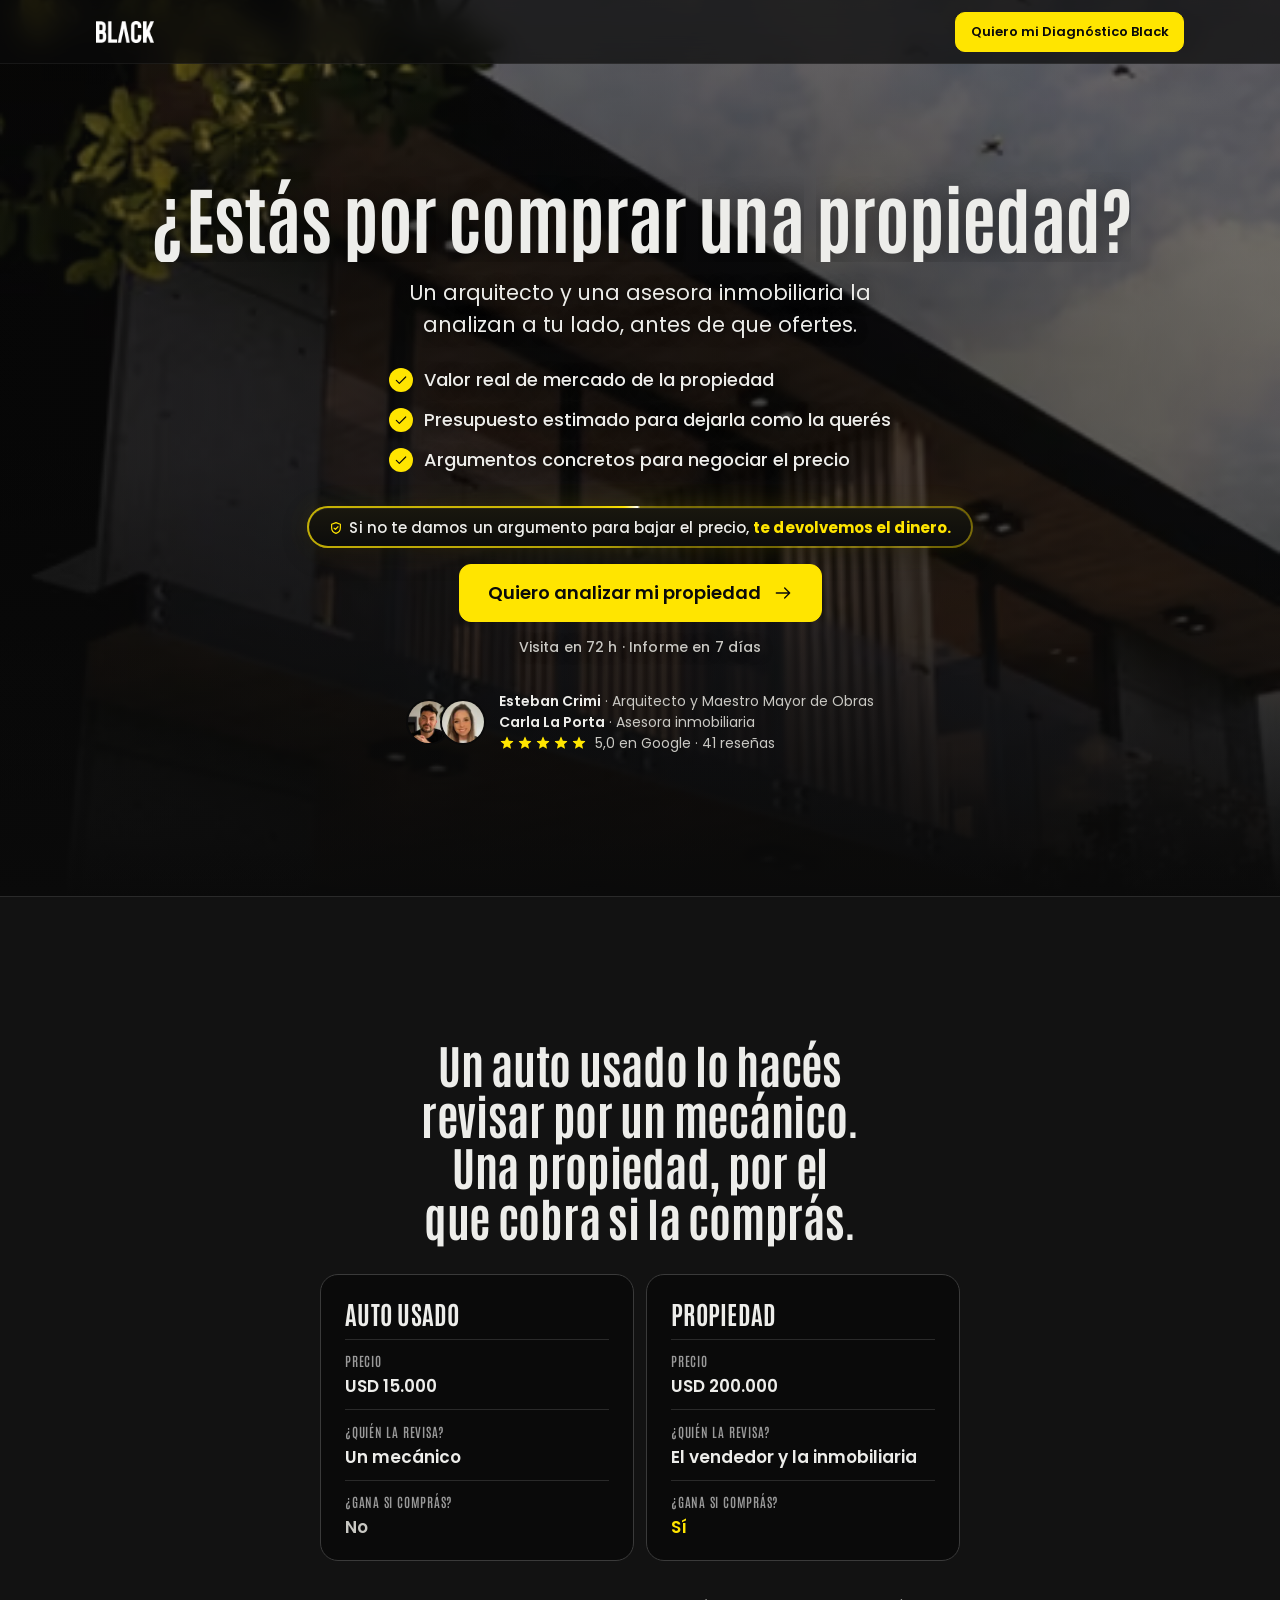
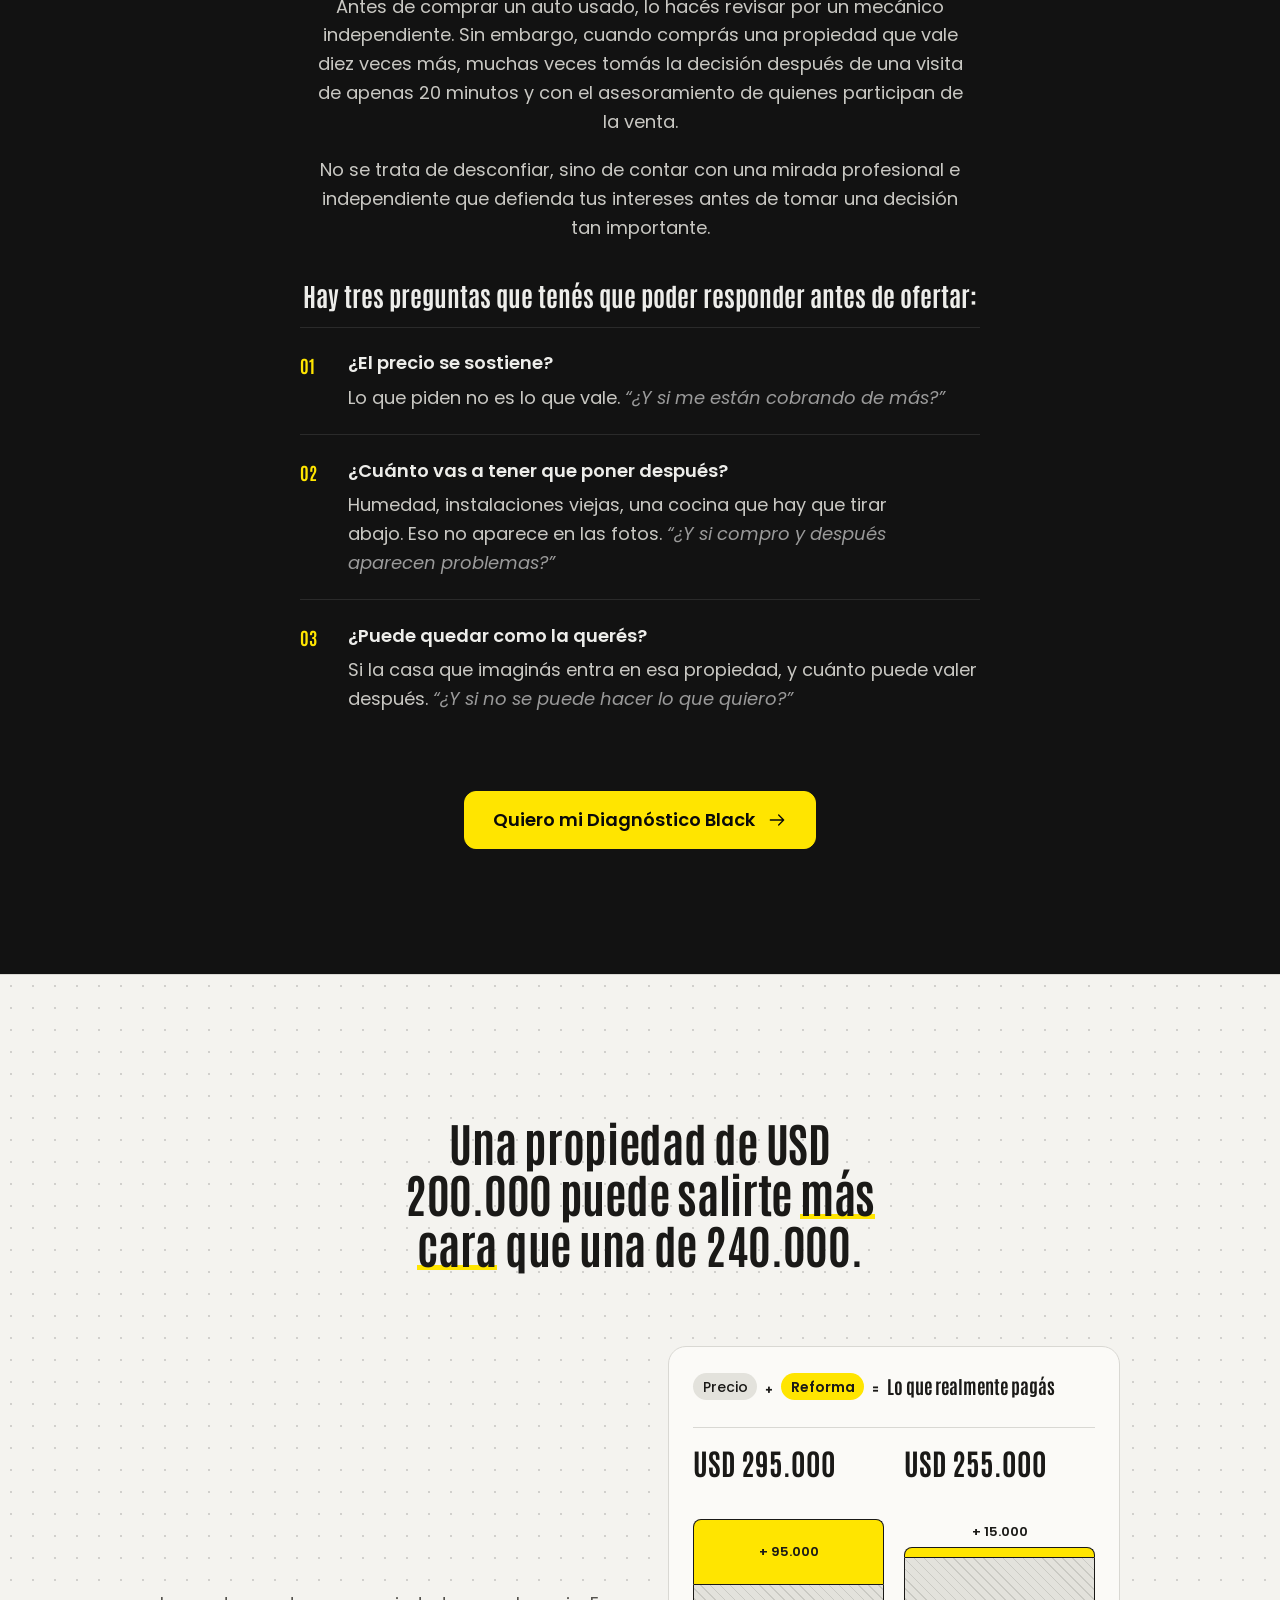
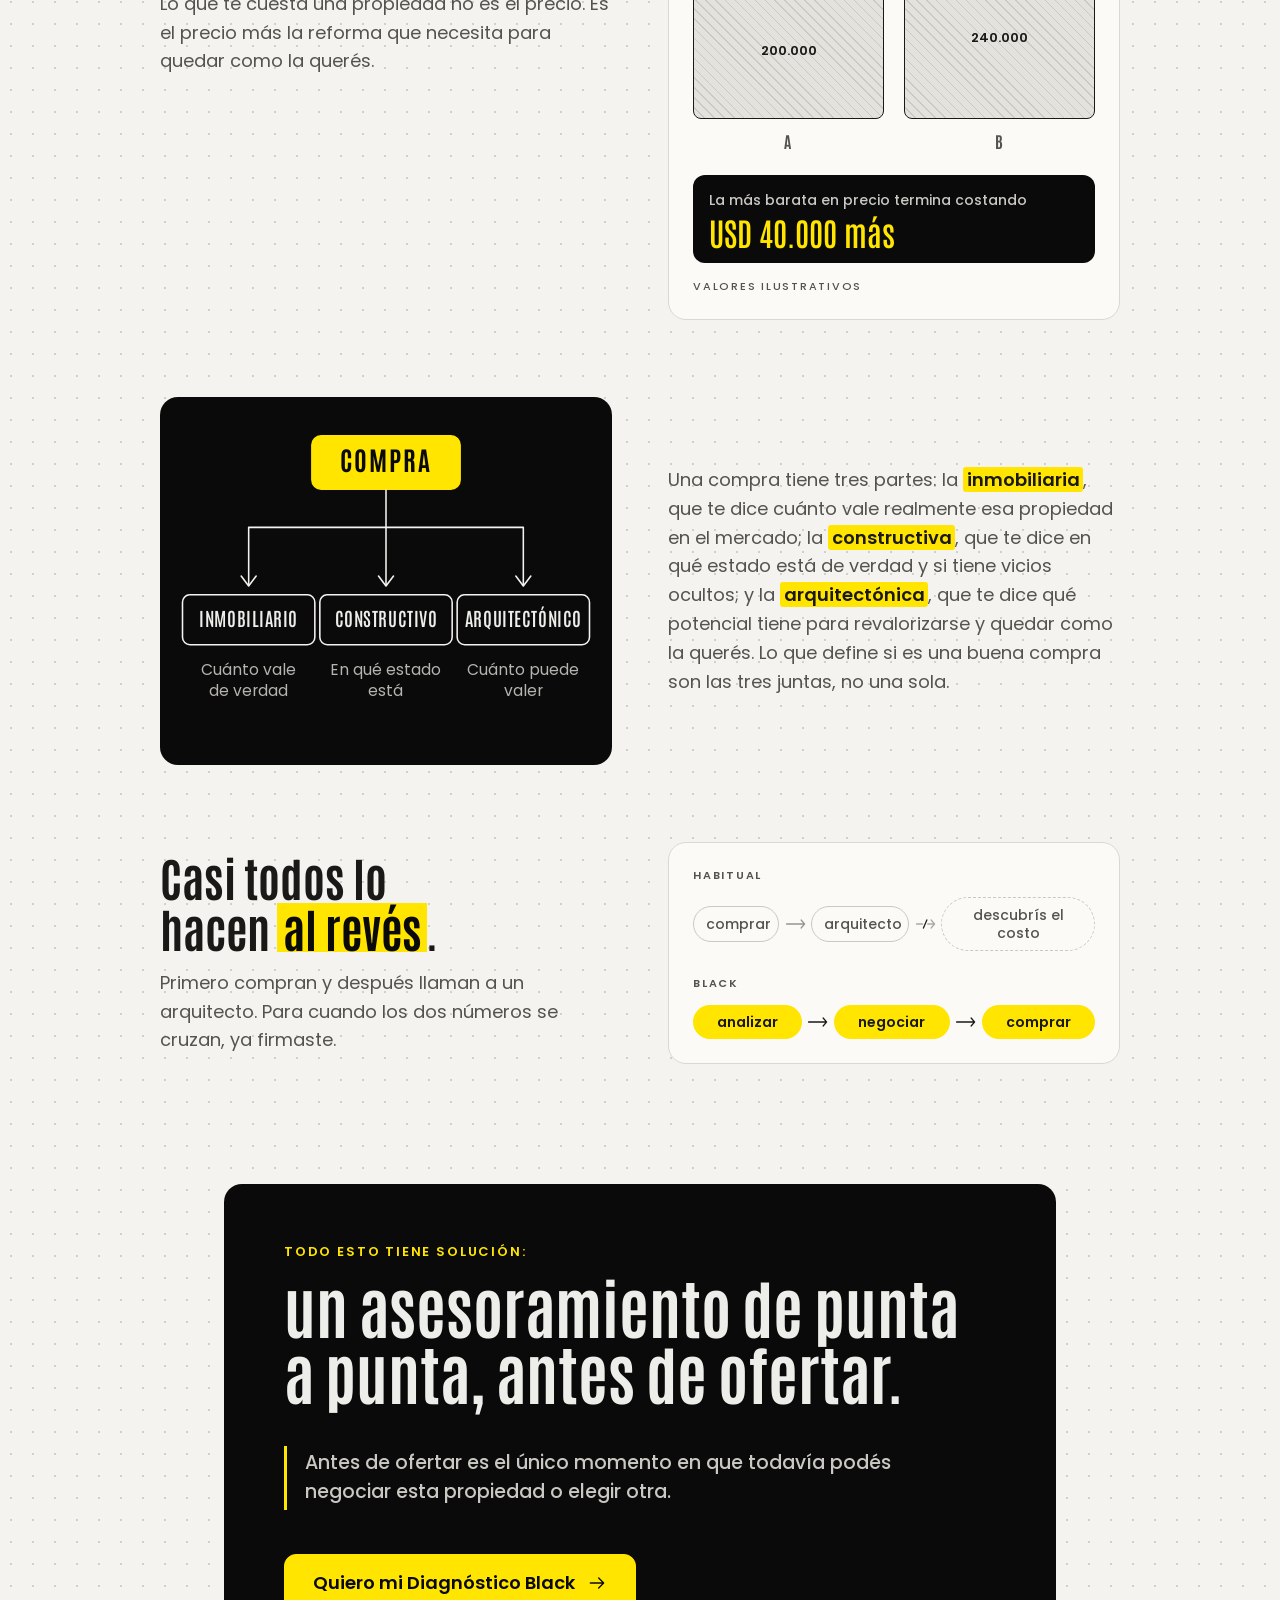
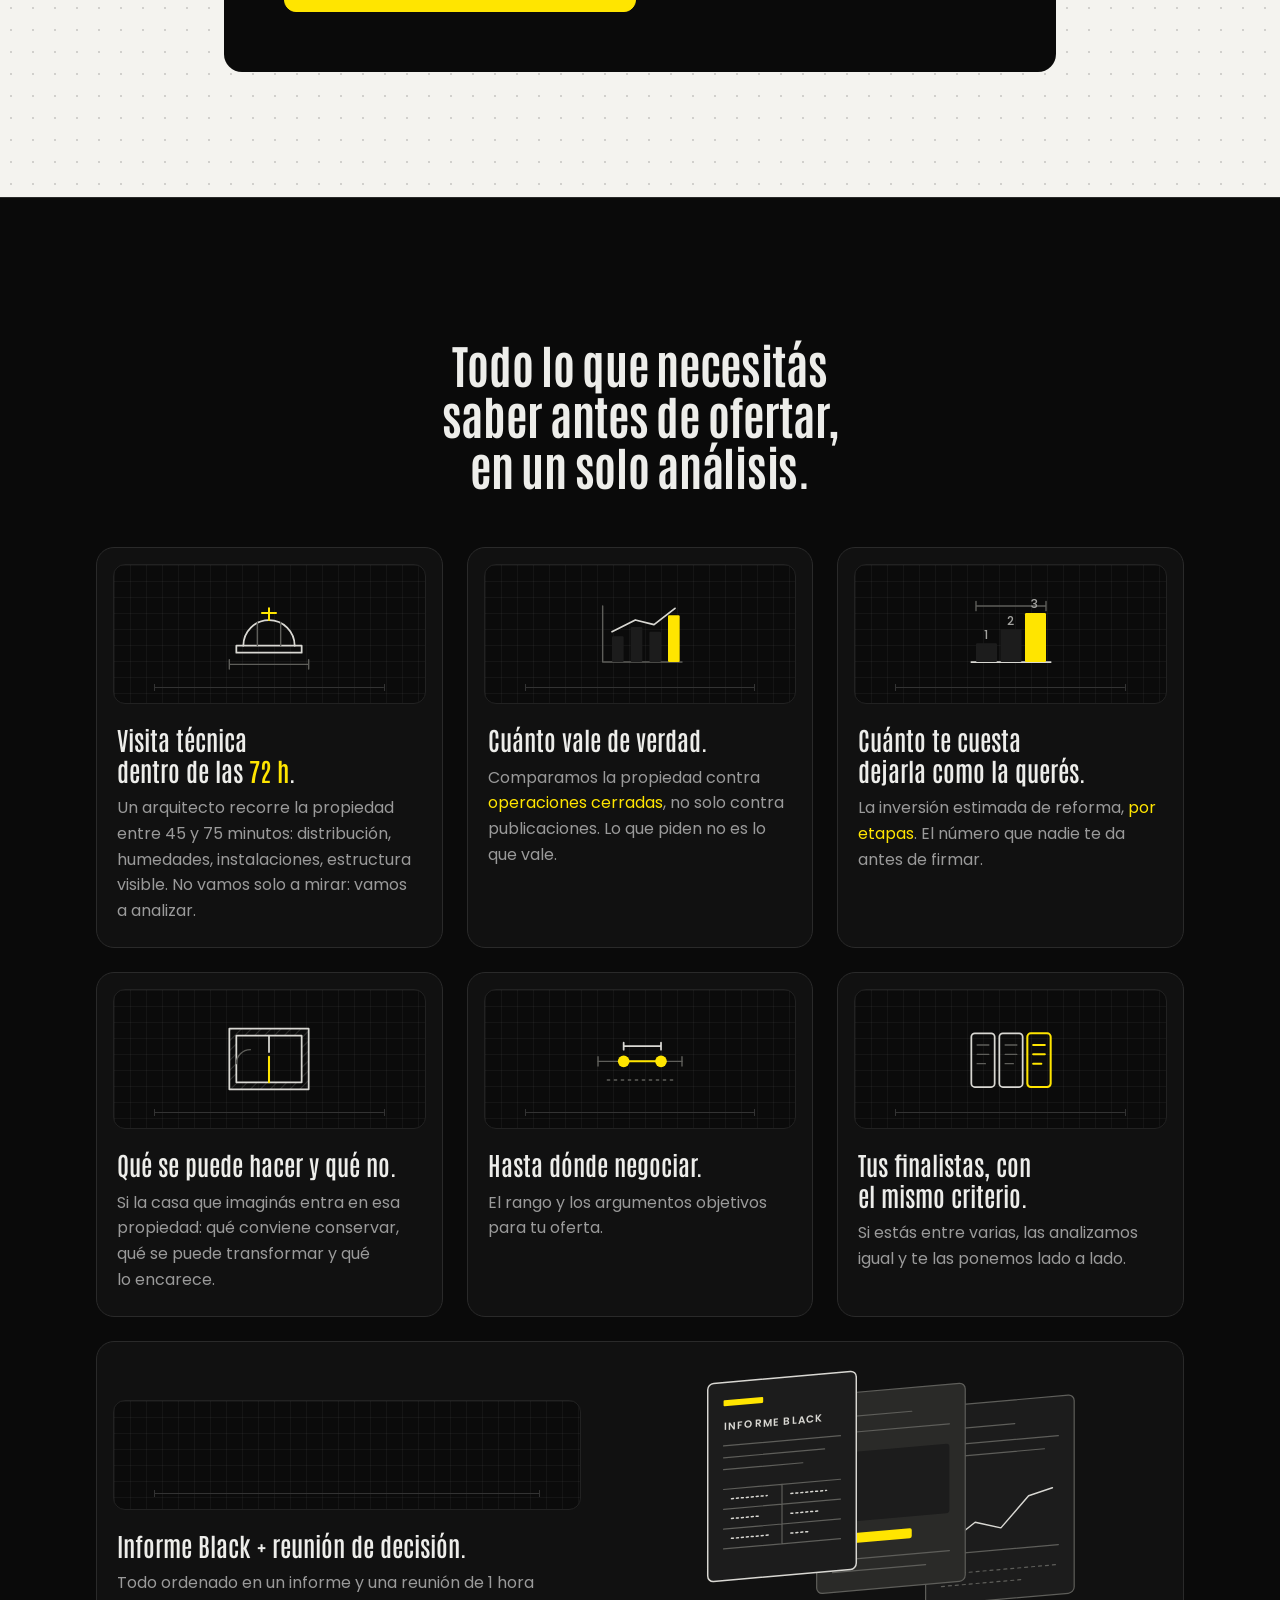
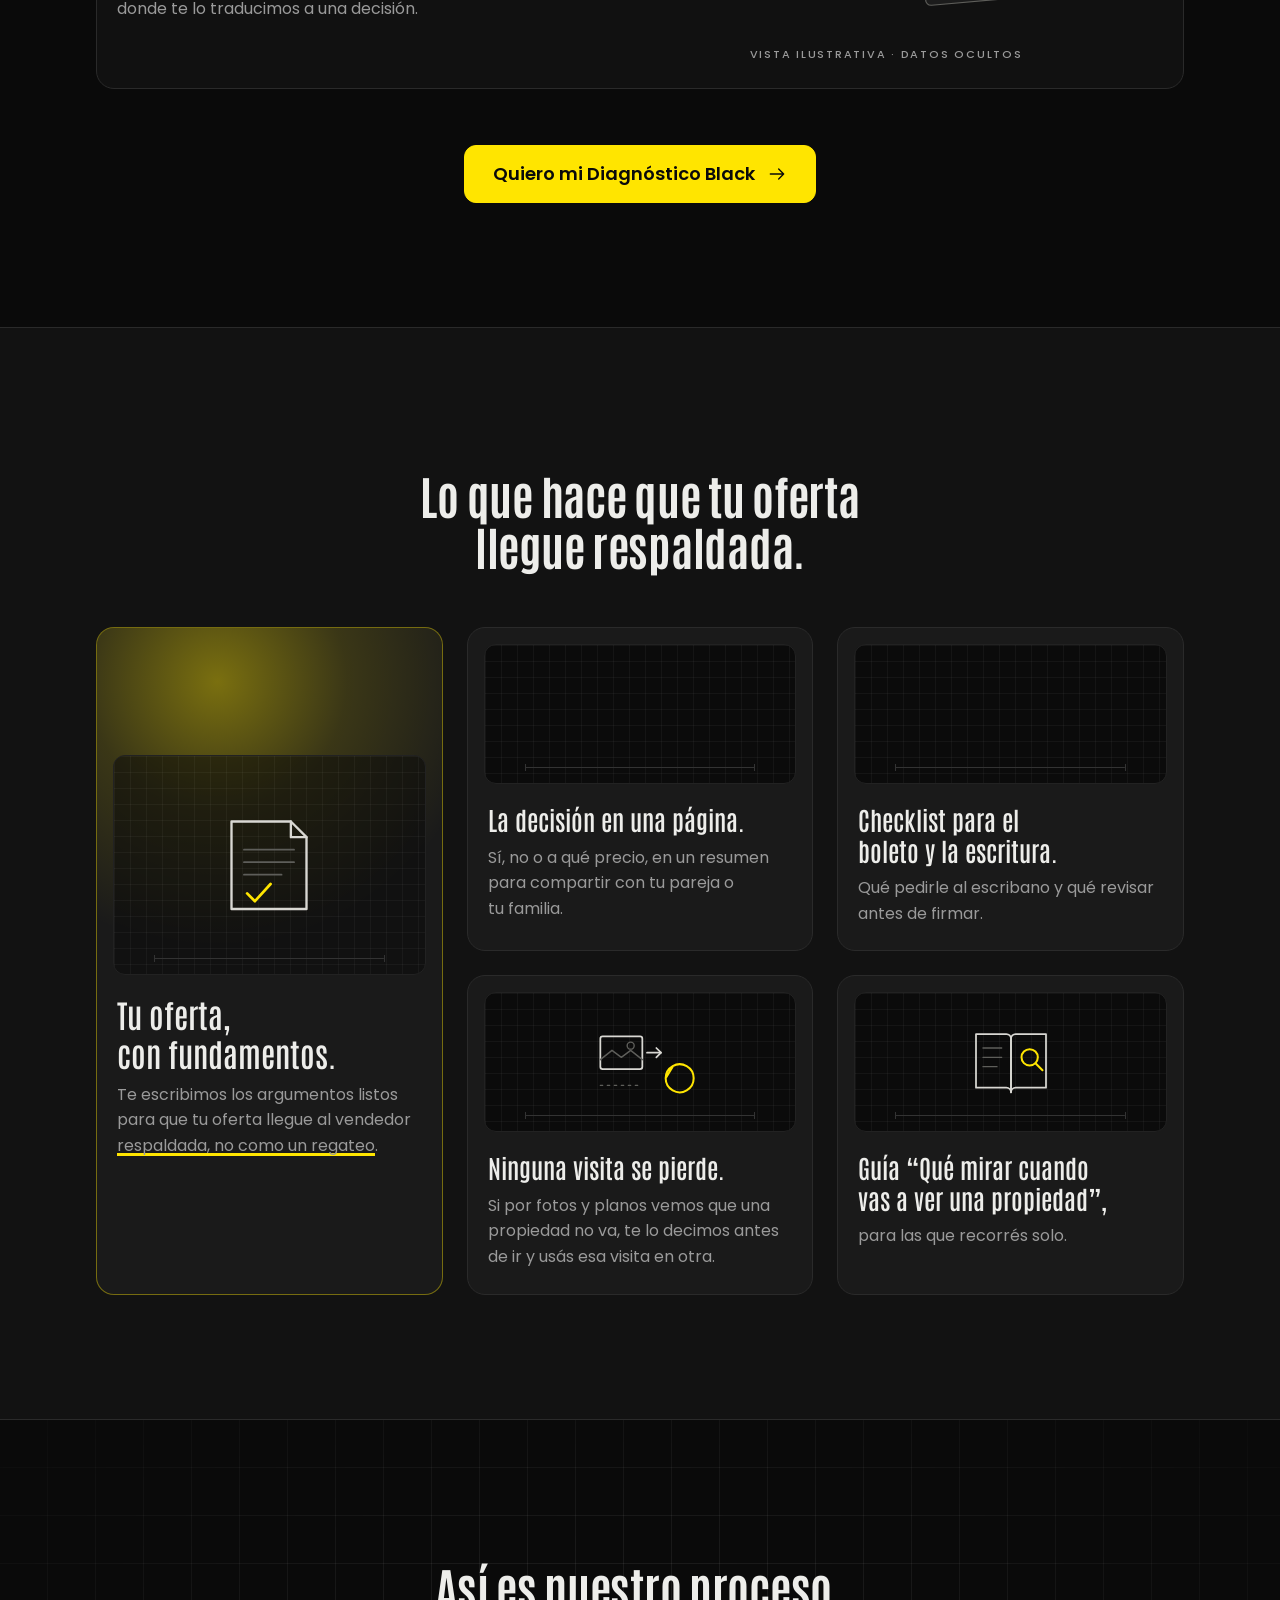
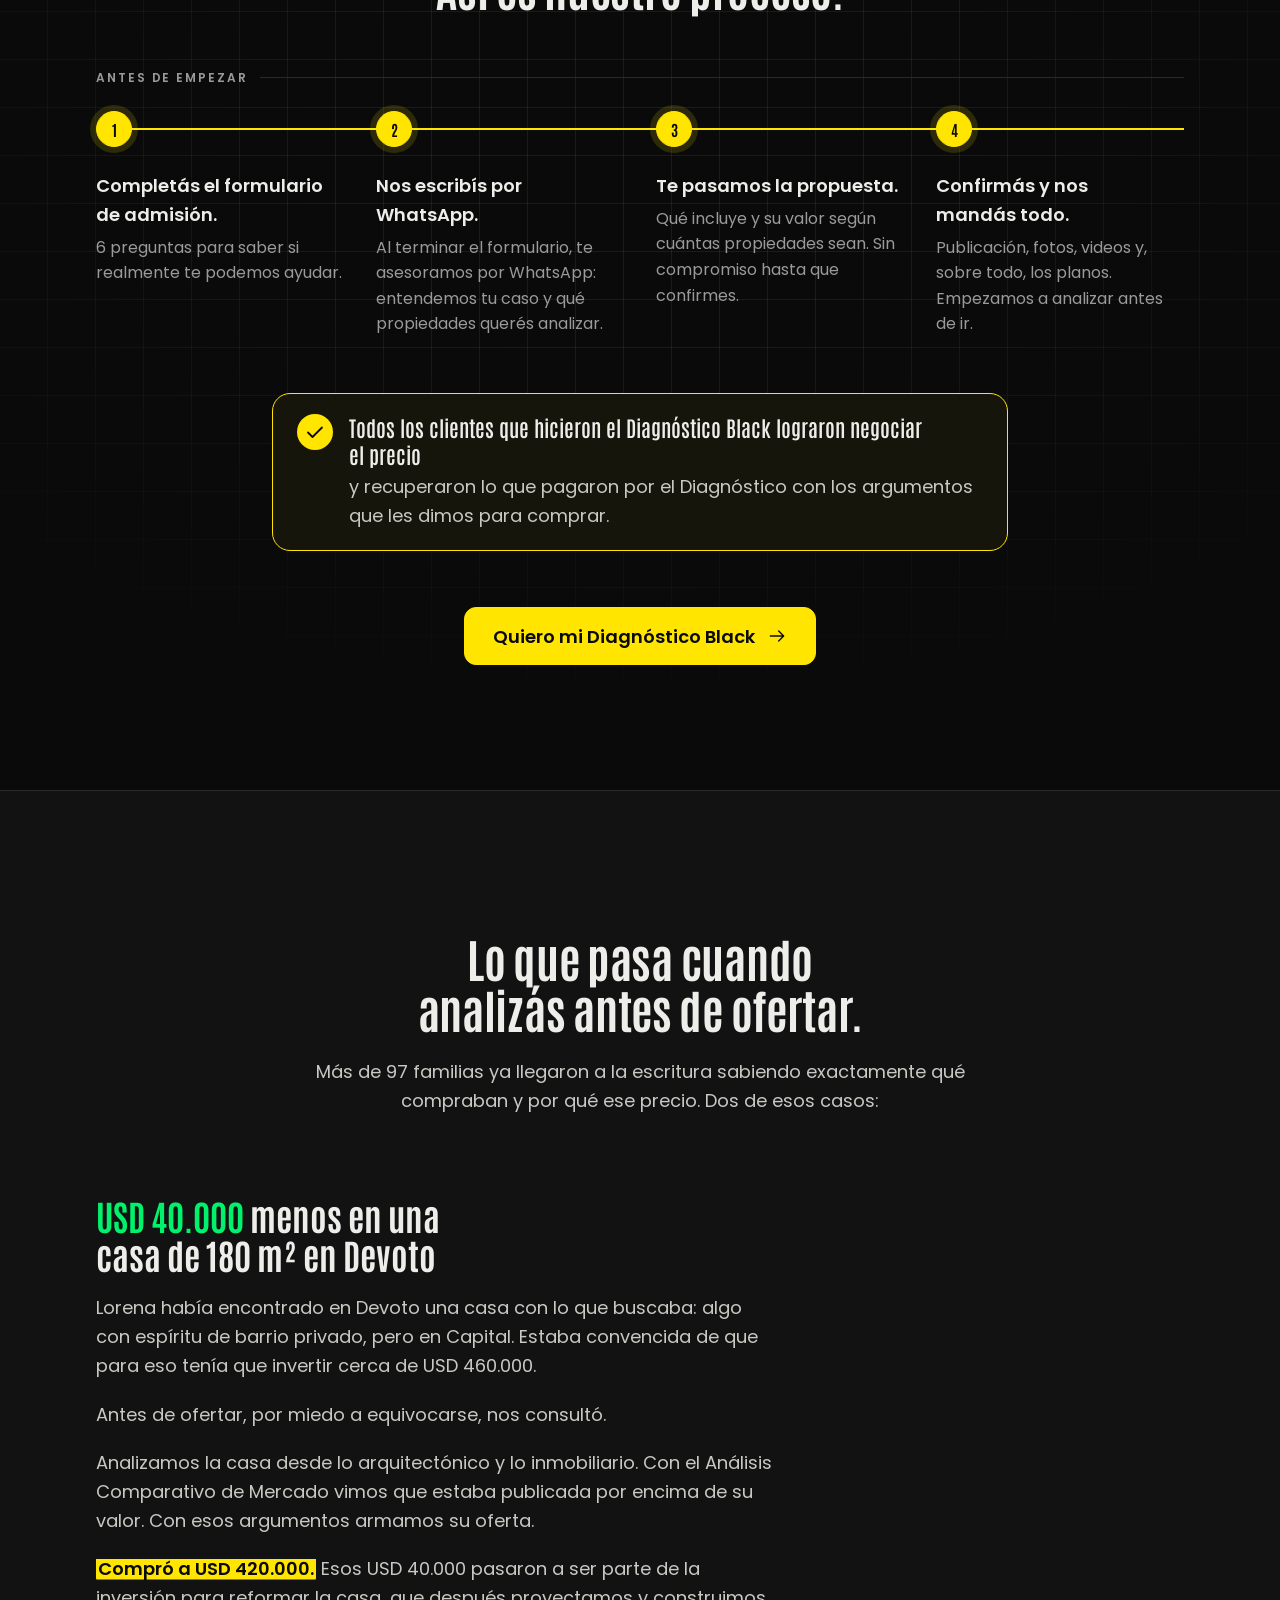
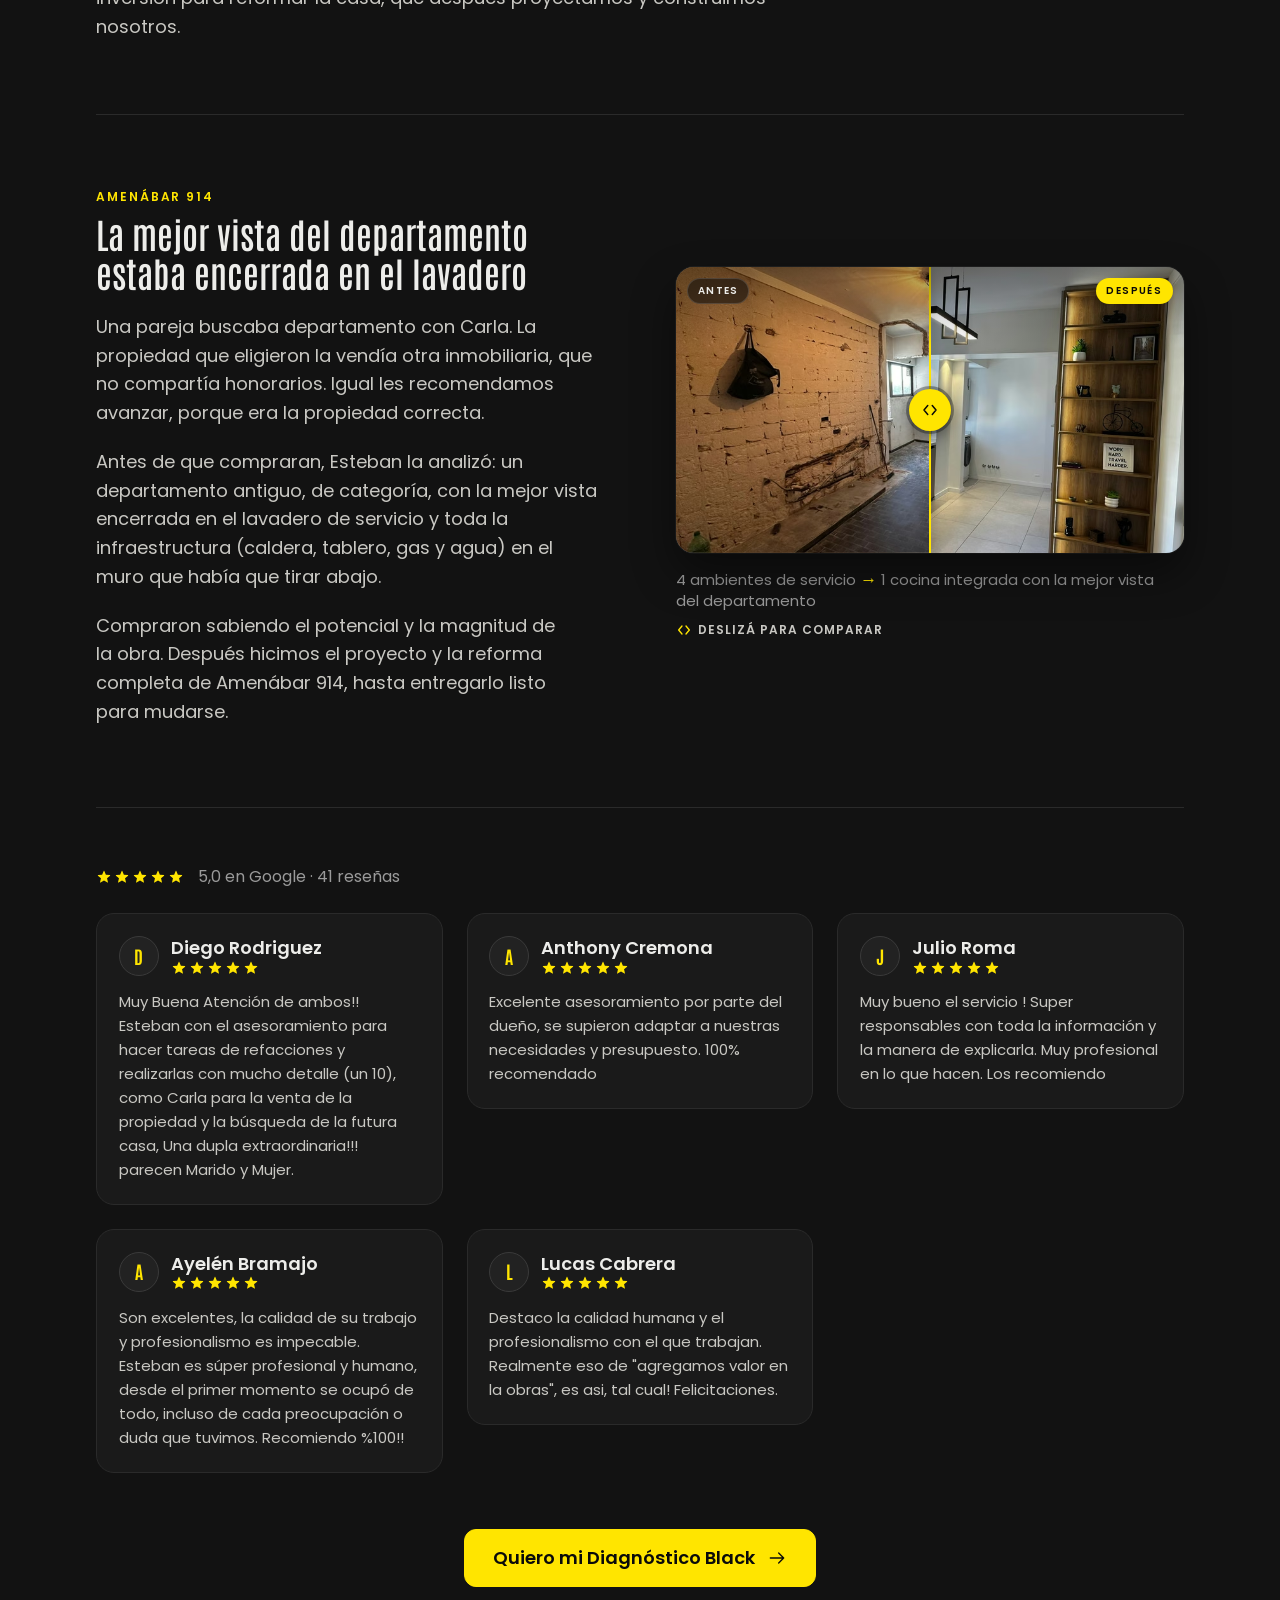
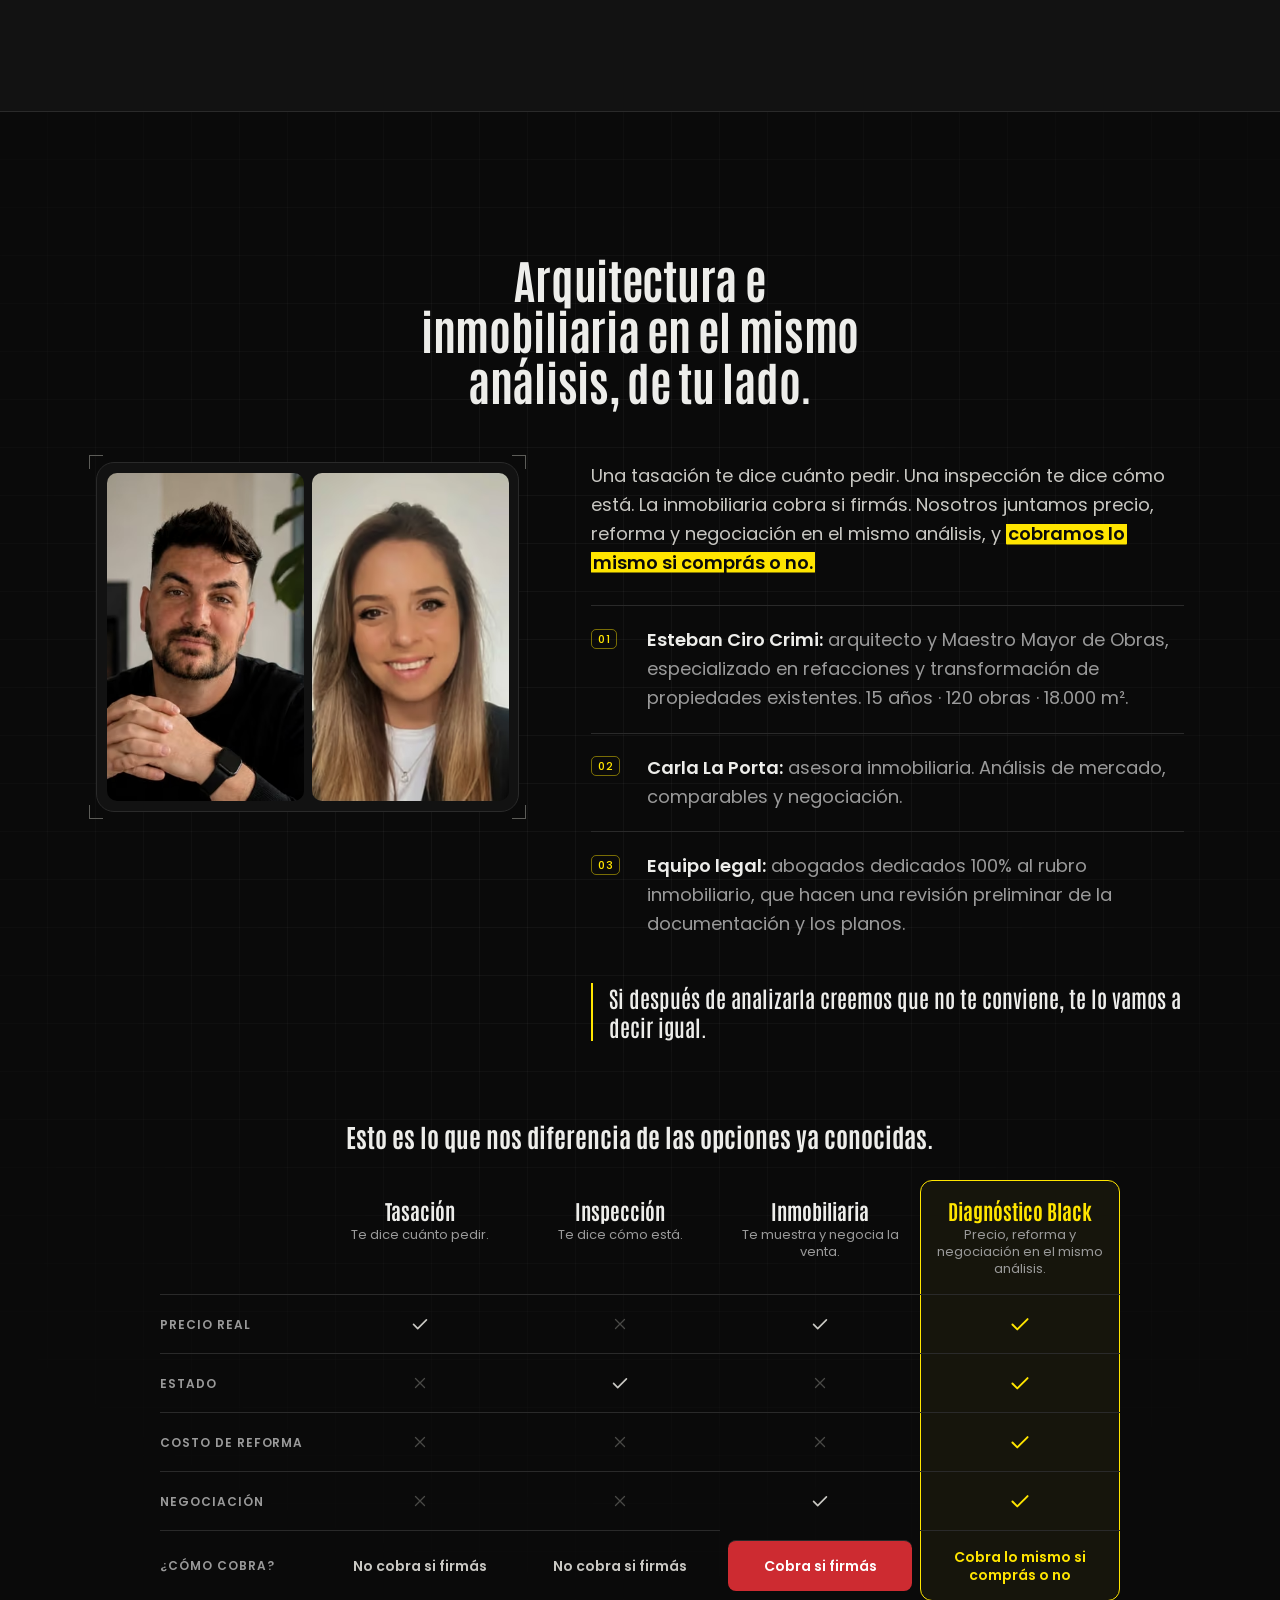
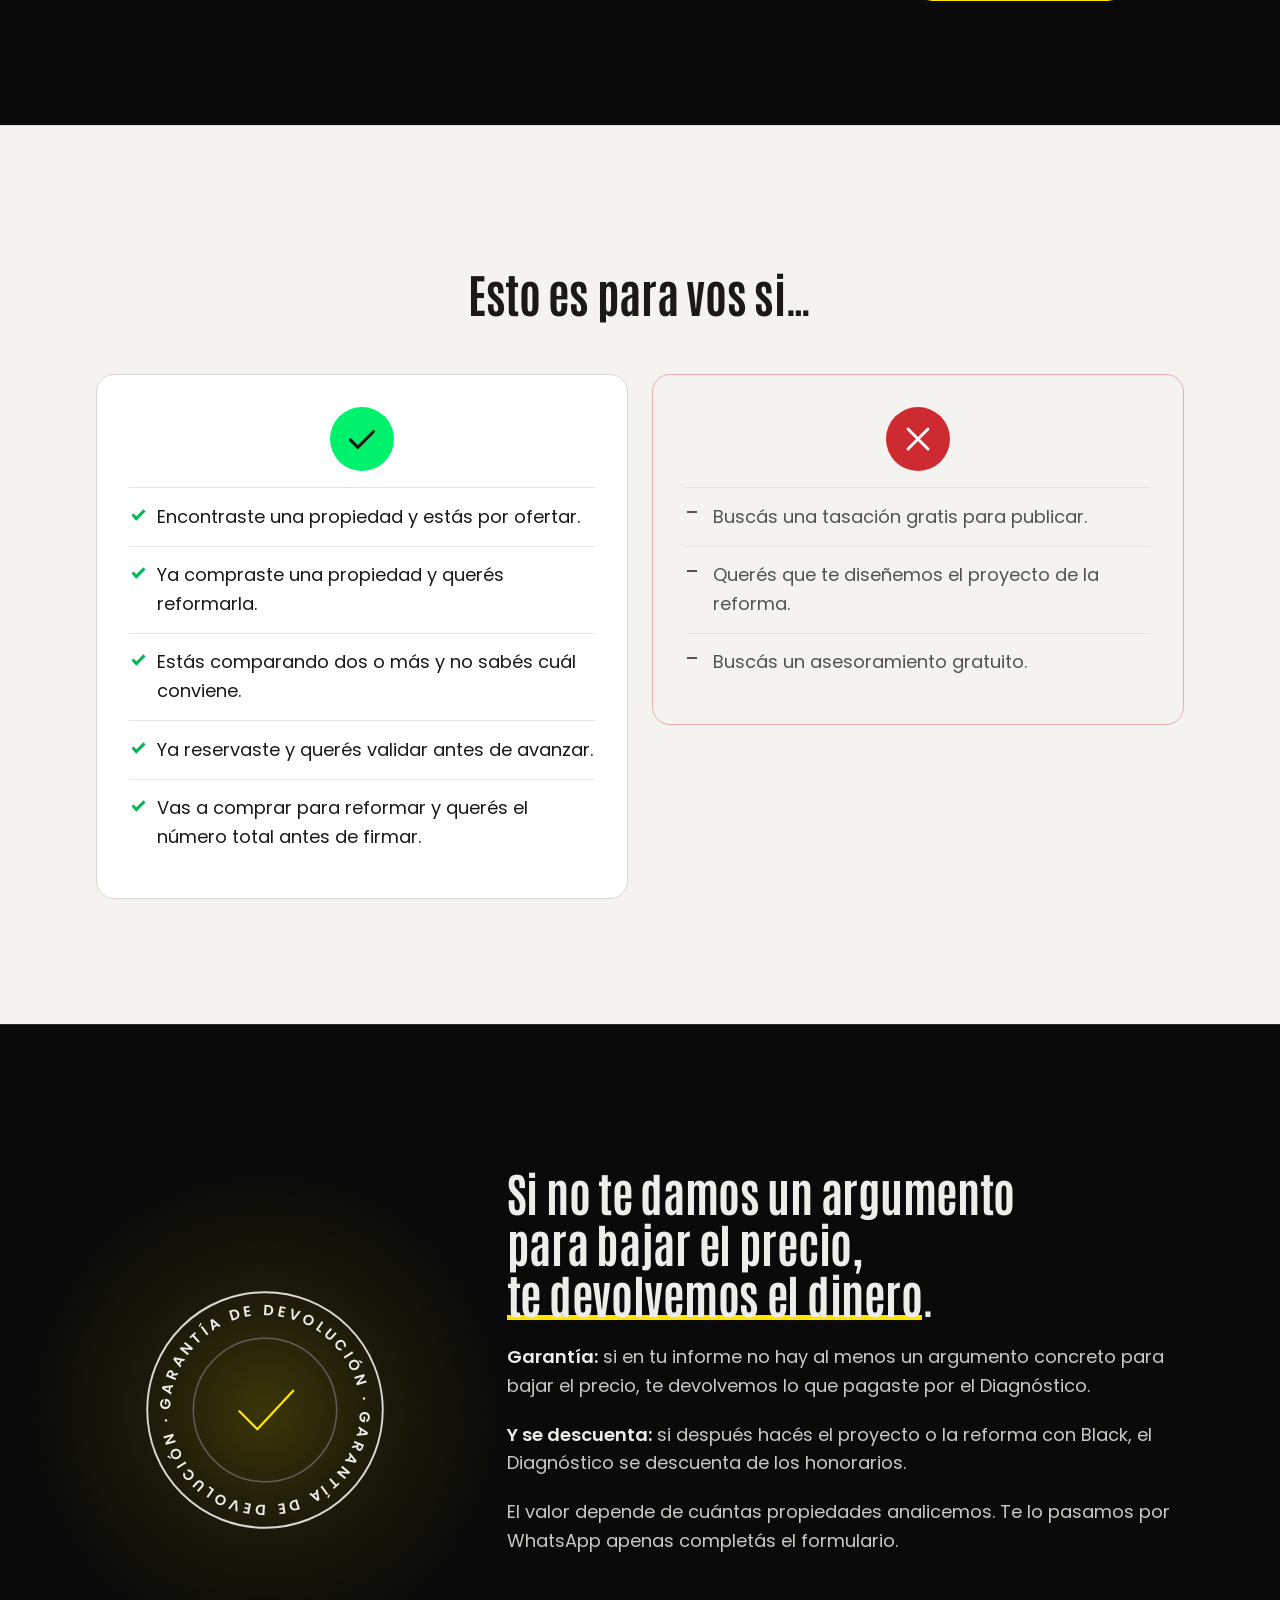
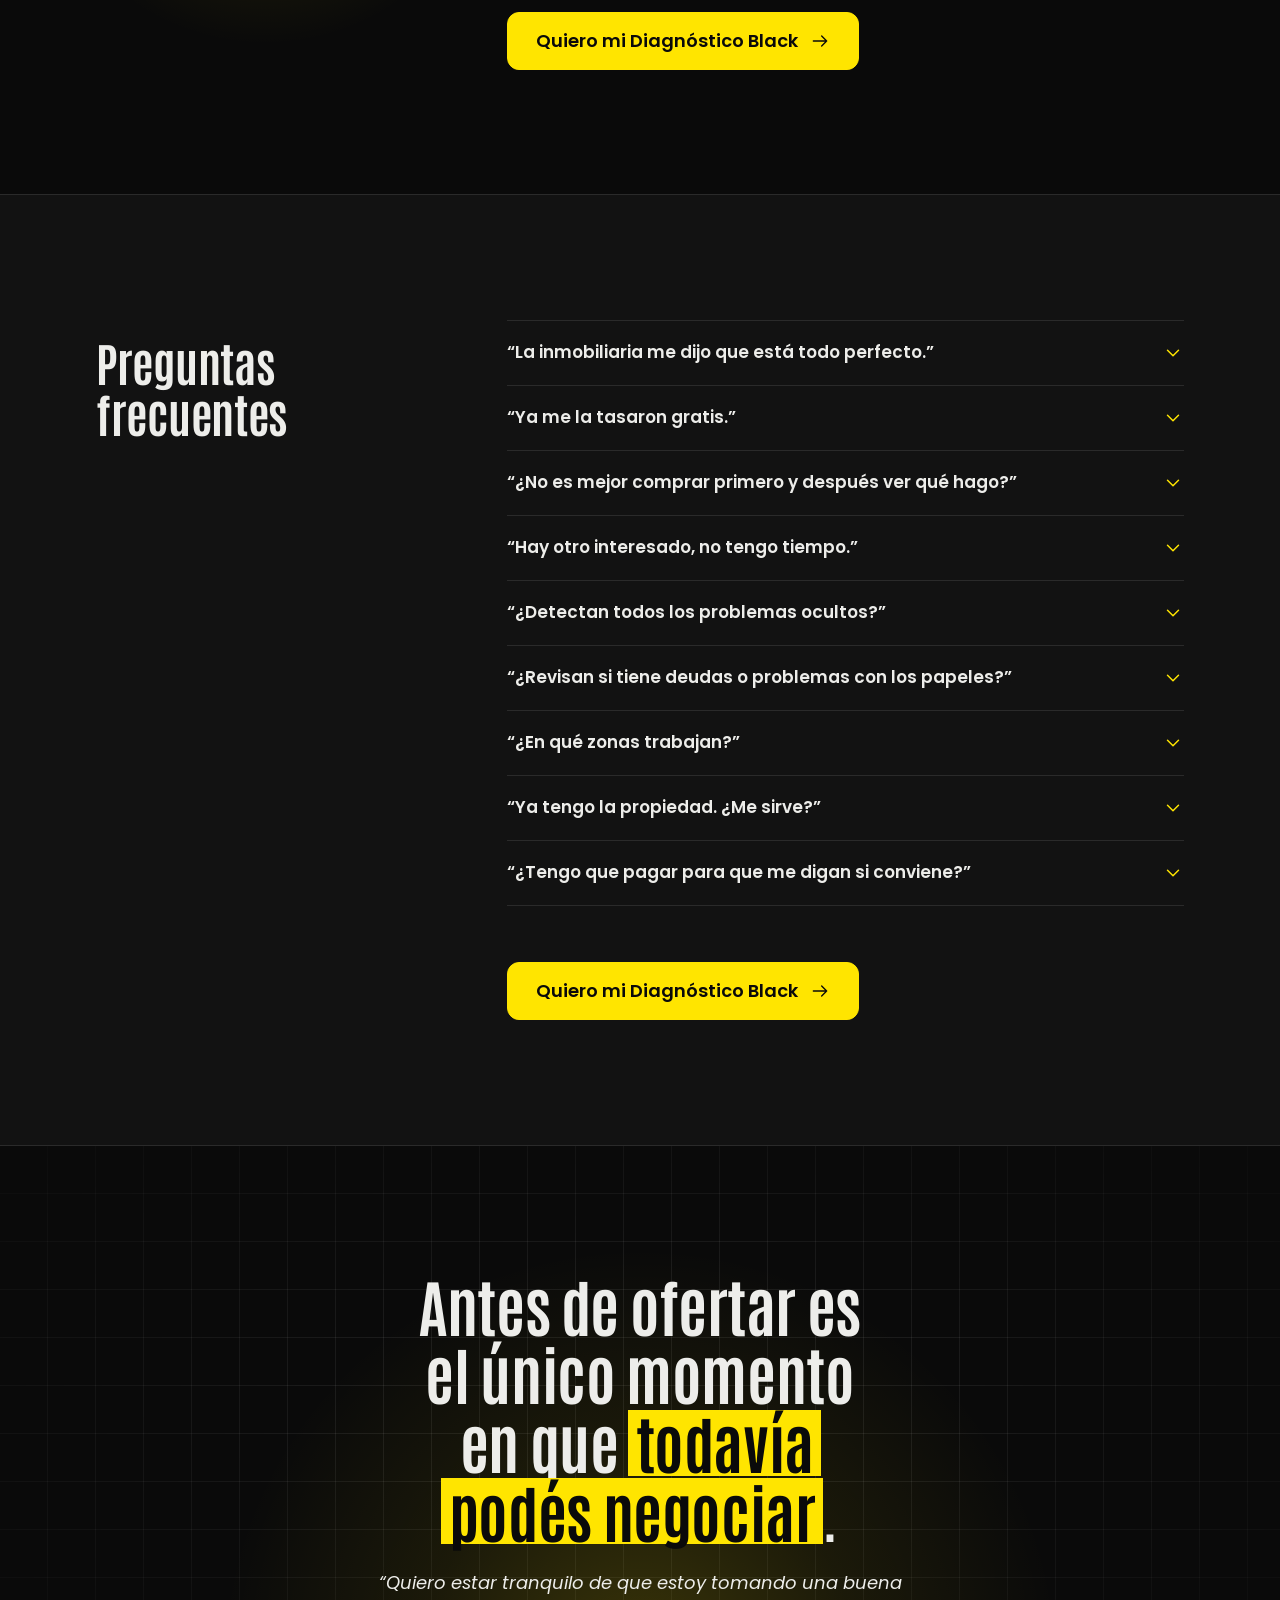
==== site/index.html @ 534cf338 "PageView por píxel de imagen: sale en 0,2 s en vez de 4-14 s con señal floja El píxel en el <head> n" ====
<!doctype html>
<html lang="es-AR" class="no-js">
<head>
<meta charset="utf-8">
<meta name="viewport" content="width=device-width, initial-scale=1, viewport-fit=cover">
<title>Diagnóstico Black — Precio, reforma y negociación antes de ofertar</title>
<meta name="description" content="Un arquitecto y una asesora inmobiliaria analizan la propiedad que te gusta antes de que ofertes: en qué estado está, cuánto cuesta dejarla como la querés y cuánto vale de verdad. Visita en 72 h, informe en 7 días.">
<meta name="theme-color" content="#0A0A0A">
<link rel="canonical" href="https://blackarquitectura.com/">

<!-- Saca `no-js` antes del primer paint. Sin JS la página se lee completa.
     `motion` habilita los estados iniciales de las animaciones; no se pone
     con prefers-reduced-motion, y se saca sola si motion.js no arranca. -->
<script>(function(d){var r=window.matchMedia&&matchMedia('(prefers-reduced-motion: reduce)').matches;d.className='js'+(r?'':' motion');if(!r)setTimeout(function(){if(!window.__motion)d.classList.remove('motion')},2500)})(document.documentElement)</script>

<!-- Píxel de Meta, lo primero del <head>.
     PageView por "píxel de imagen" (el método sin JavaScript de Meta): una
     sola petición mínima que sale apenas abre la página. Si esperara al
     script de Meta (fbevents.js + su configuración, ~280 KB que bajan uno
     detrás del otro), en un celular con señal floja tardaba 4 a 14 s y
     quien se iba antes no contaba como visita a la página de destino.
     Las cookies _fbp/_fbc se crean acá con el formato de Meta; el script
     las reusa, así todos los eventos quedan atados al mismo clic.
     El script completo carga igual (con prioridad alta) para el resto de
     los eventos, pero ya no manda PageView: habría dos.
     El ID es el mismo de config.js (metaPixelId): si cambia, cambiarlo en
     los dos. external_id usa la misma clave que site.js (black:vid). -->
<script>
(function(w,d,l){var P='1638281244623196',n=Date.now(),h=l.hostname,
ip=/^[\d.]+$|:/.test(h)||h.indexOf('.')<0,i=ip?1:h.split('.').length-1,
dom=ip?'':';domain=.'+h,sec=l.protocol==='https:'?';Secure':'',
ck=function(c){var m=d.cookie.match('(?:^|; )'+c+'=([^;]*)');return m?m[1]:''},
pon=function(c,v){d.cookie=c+'='+v+';path=/;max-age=7776000;SameSite=Lax'+dom+sec},
fbp=ck('_fbp'),fbc=ck('_fbc'),cl=(l.search.match(/[?&]fbclid=([^&#]*)/)||[])[1],
eid='pv-'+n.toString(36)+'-'+Math.random().toString(36).slice(2,8),q;
if(!fbp){fbp='fb.'+i+'.'+n+'.'+Math.floor(1e9+Math.random()*9e9);pon('_fbp',fbp);}
if(cl&&fbc.split('.').slice(3).join('.')!==cl){fbc='fb.'+i+'.'+n+'.'+cl;pon('_fbc',fbc);}
q='id='+P+'&ev=PageView&eid='+eid+'&dl='+encodeURIComponent(l.href)+'&rl='+encodeURIComponent(d.referrer)+
'&if=false&ts='+n+'&sw='+screen.width+'&sh='+screen.height+'&fbp='+encodeURIComponent(fbp)+(fbc?'&fbc='+encodeURIComponent(fbc):'');
w.__blackPV=eid;(new Image()).src='https://www.facebook.com/tr/?'+q;
})(window,document,location);
!function(f,b,e,v,n,t,s){if(f.fbq)return;n=f.fbq=function(){n.callMethod?
n.callMethod.apply(n,arguments):n.queue.push(arguments)};if(!f._fbq)f._fbq=n;
n.push=n;n.loaded=!0;n.version='2.0';n.queue=[];t=b.createElement(e);t.async=!0;t.fetchPriority='high';
t.src=v;s=b.getElementsByTagName(e)[0];s.parentNode.insertBefore(t,s)}
(window,document,'script','https://connect.facebook.net/en_US/fbevents.js');
fbq.disablePushState=true;
(function(){var k='black:vid',n=Date.now(),id;
try{var o=JSON.parse(localStorage.getItem(k)||'null');if(o&&o.id&&o.exp>n)id=o.id;}catch(x){}
if(!id){id='v-'+n.toString(36)+'-'+Math.random().toString(36).slice(2,10);
try{localStorage.setItem(k,JSON.stringify({id:id,exp:n+7776e6}));}catch(x){}}
fbq('init','1638281244623196',{external_id:id});})();
</script>

<!-- GA4. En localhost no carga gtag (no ensucia los datos reales), pero el
     dataLayer existe igual: los eventos se pueden inspeccionar en consola.
     ?ga_debug=1 en la URL activa debug_mode para verlos en DebugView. -->
<script>
(function(){var id='G-EE9PC274XF';window.dataLayer=window.dataLayer||[];
window.gtag=function(){dataLayer.push(arguments)};
var h=location.hostname,local=location.protocol==='file:'||/^(localhost|127\.|\[::1\]|.*\.localhost$|.*\.test$)/.test(h);
if(!local){var cargar=function(){var s=document.createElement('script');s.async=true;s.src='https://www.googletagmanager.com/gtag/js?id='+id;document.head.appendChild(s);};if(document.readyState==='complete')cargar();else addEventListener('load',function(){setTimeout(cargar,0)});}
gtag('js',new Date());var c={};if(/[?&]ga_debug=1/.test(location.search))c.debug_mode=true;gtag('config',id,c);})();
</script>

<meta property="og:type" content="website">
<meta property="og:locale" content="es_AR">
<meta property="og:site_name" content="Black Arquitectura">
<meta property="og:url" content="https://blackarquitectura.com/">
<meta property="og:title" content="Llegá a la oferta sabiendo cuánto vale la propiedad y hasta dónde negociar.">
<meta property="og:description" content="Diagnóstico Black: precio, reforma y negociación. Visita en 72 h · Informe en 7 días.">
<meta property="og:image" content="https://blackarquitectura.com/assets/brand/og.png">
<meta name="twitter:card" content="summary_large_image">

<link rel="icon" href="assets/brand/icon-512.png" type="image/png">
<link rel="apple-touch-icon" href="assets/brand/apple-icon.png">

<!-- Fuentes: Antonio precargada (el H1). La hoja de Google no bloquea el
     render: entra con media=print y se activa al cargar. -->
<!-- Fondo del hero en mobile: se pide antes que nada. -->
<link rel="preload" as="image" type="image/avif" media="(max-width: 899px)" imagesrcset="assets/img/hero-m-480.avif 480w, assets/img/hero-m-720.avif 720w" imagesizes="100vw" fetchpriority="high">
<link rel="preconnect" href="https://fonts.googleapis.com">
<link rel="preconnect" href="https://fonts.gstatic.com" crossorigin>
<link rel="stylesheet" href="https://fonts.googleapis.com/css2?family=Antonio:wght@600;700&family=Poppins:ital,wght@0,400;0,500;0,600;1,400&display=swap" media="print" onload="this.media='all'">
<noscript><link rel="stylesheet" href="https://fonts.googleapis.com/css2?family=Antonio:wght@600;700&family=Poppins:ital,wght@0,400;0,500;0,600;1,400&display=swap"></noscript>
<link rel="stylesheet" href="assets/css/site.css?v=20261022">

<script type="application/ld+json">
{"@context":"https://schema.org","@type":"ProfessionalService","@id":"https://blackarquitectura.com/#business","name":"Black Arquitectura","description":"Estudio de arquitectura, obra y desarrollo inmobiliario en Buenos Aires. Diagnóstico Black: un arquitecto y una asesora inmobiliaria analizan la propiedad antes de que ofertes: precio, reforma y negociación.","url":"https://blackarquitectura.com/","telephone":"+54 9 11 6480-3777","image":"https://blackarquitectura.com/assets/brand/og.png","logo":"https://blackarquitectura.com/assets/brand/logo-white.png","sameAs":["https://www.instagram.com/black_arq/","https://maps.google.com/?cid=7365464068826002467"],"areaServed":[{"@type":"AdministrativeArea","name":"CABA"},{"@type":"AdministrativeArea","name":"Zona Norte"},{"@type":"AdministrativeArea","name":"Zona Oeste"}],"aggregateRating":{"@type":"AggregateRating","ratingValue":"5.0","reviewCount":"41"}}
</script>
<script type="application/ld+json">
{"@context":"https://schema.org","@type":"FAQPage","mainEntity":[
{"@type":"Question","name":"La inmobiliaria me dijo que está todo perfecto.","acceptedAnswer":{"@type":"Answer","text":"Puede ser. Pero la inmobiliaria cobra si firmás; nosotros cobramos lo mismo si comprás o no. Un diagnóstico vale más cuando quien lo da no gana con la operación."}},
{"@type":"Question","name":"Ya me la tasaron gratis.","acceptedAnswer":{"@type":"Answer","text":"Una tasación te dice cuánto pedir. Nosotros te decimos cuánto vale, cuánto cuesta dejarla como la querés y hasta dónde negociar."}},
{"@type":"Question","name":"¿No es mejor comprar primero y después ver qué hago?","acceptedAnswer":{"@type":"Answer","text":"Es lo que hace casi todo el mundo, y por eso descubren el costo real cuando ya firmaron."}},
{"@type":"Question","name":"Hay otro interesado, no tengo tiempo.","acceptedAnswer":{"@type":"Answer","text":"Por eso la visita es dentro de las 72 h y la minuta te la llevás en el momento."}},
{"@type":"Question","name":"¿Detectan todos los problemas ocultos?","acceptedAnswer":{"@type":"Answer","text":"Nadie ve detrás de una pared sin romperla. Analizamos con criterio de obra e instrumental y te marcamos qué conviene verificar con cateos o especialistas antes de firmar."}},
{"@type":"Question","name":"¿Revisan si tiene deudas o problemas con los papeles?","acceptedAnswer":{"@type":"Answer","text":"Nuestro equipo legal hace una revisión preliminar de la documentación y los planos. El estudio de títulos y los libres de deuda los pide el escribano; te damos el checklist de qué pedirle."}},
{"@type":"Question","name":"¿En qué zonas trabajan?","acceptedAnswer":{"@type":"Answer","text":"CABA, Zona Norte y Zona Oeste del GBA. Otras localidades se evalúan según el caso."}},
{"@type":"Question","name":"Ya tengo la propiedad. ¿Me sirve?","acceptedAnswer":{"@type":"Answer","text":"Sí. El mismo análisis te dice qué reforma conviene, en qué orden y cuánto cuesta. Elegí \"Ya tengo el inmueble\" en el formulario."}},
{"@type":"Question","name":"¿Tengo que pagar para que me digan si conviene?","acceptedAnswer":{"@type":"Answer","text":"Sí, y es justamente lo que garantiza que nadie gana nada si comprás. Y si no te damos un argumento para bajar el precio, te devolvemos el dinero."}}]}
</script>
</head>

<body>
<a href="#contenido" class="skip">Ir al contenido</a>

<!-- Íconos de interfaz (los usa también form.js) y tramas de corte. -->
<svg width="0" height="0" style="position:absolute" aria-hidden="true" focusable="false"><defs>
<symbol id="i-wa" viewBox="0 0 24 24" fill="currentColor"><path d="M12.04 2C6.58 2 2.13 6.45 2.13 11.91c0 1.75.46 3.45 1.32 4.95L2 22l5.25-1.38a9.87 9.87 0 0 0 4.79 1.22h.01c5.46 0 9.91-4.45 9.91-9.91 0-2.65-1.03-5.14-2.9-7.01A9.82 9.82 0 0 0 12.04 2Zm0 18.15h-.01a8.2 8.2 0 0 1-4.19-1.15l-.3-.18-3.12.82.83-3.04-.2-.31a8.18 8.18 0 0 1-1.26-4.38c0-4.54 3.7-8.23 8.25-8.23 2.2 0 4.27.86 5.83 2.42a8.18 8.18 0 0 1 2.41 5.82c0 4.54-3.7 8.23-8.24 8.23Zm4.52-6.16c-.25-.13-1.47-.72-1.69-.81-.23-.08-.39-.12-.56.13-.16.24-.64.8-.79.97-.14.16-.29.19-.54.06-.25-.12-1.05-.38-1.99-1.23-.74-.65-1.23-1.46-1.38-1.71-.14-.25-.01-.38.11-.5.11-.11.25-.29.37-.44.13-.14.17-.25.25-.41.08-.17.04-.31-.02-.44-.06-.12-.56-1.35-.77-1.84-.2-.49-.4-.42-.55-.43h-.47c-.16 0-.43.06-.65.31-.22.25-.85.83-.85 2.03s.87 2.35.99 2.51c.12.17 1.71 2.62 4.15 3.67.58.25 1.03.4 1.39.51.58.19 1.11.16 1.53.1.47-.07 1.47-.6 1.68-1.18.2-.58.2-1.07.14-1.18-.06-.11-.22-.17-.47-.29Z"/></symbol>
<symbol id="i-star" viewBox="0 0 24 24" fill="currentColor"><path d="m12 17.27 5.18 3.13c.38.23.85-.11.75-.54l-1.37-5.89 4.57-3.96c.34-.29.16-.85-.29-.89l-6.02-.51-2.35-5.55c-.17-.41-.75-.41-.92 0L9.2 8.61l-6.02.51c-.45.04-.63.6-.29.89l4.57 3.96-1.37 5.89c-.1.43.37.77.75.54L12 17.27Z"/></symbol>
<symbol id="i-chev" viewBox="0 0 24 24" fill="none" stroke="currentColor" stroke-width="1.6" stroke-linecap="round" stroke-linejoin="round"><path d="m6 9 6 6 6-6"/></symbol>
<symbol id="i-flecha" viewBox="0 0 24 24" fill="none" stroke="currentColor" stroke-width="1.6" stroke-linecap="round" stroke-linejoin="round"><path d="M4 12h16m-6-6 6 6-6 6"/></symbol>
<symbol id="i-x" viewBox="0 0 24 24" fill="none" stroke="currentColor" stroke-width="1.7" stroke-linecap="round"><path d="m6 6 12 12M18 6 6 18"/></symbol>
<symbol id="i-ig" viewBox="0 0 24 24" fill="none" stroke="currentColor" stroke-width="1.6"><rect x="3" y="3" width="18" height="18" rx="5"/><circle cx="12" cy="12" r="4"/><circle cx="17.5" cy="6.5" r="1" fill="currentColor" stroke="none"/></symbol>
<symbol id="i-ok" viewBox="0 0 24 24" fill="none" stroke="currentColor" stroke-width="1.8" stroke-linecap="round" stroke-linejoin="round"><path d="m5 12.5 4.5 4.5L19 7.5"/></symbol>
<symbol id="i-escudo" viewBox="0 0 24 24" fill="none" stroke="currentColor" stroke-width="2" stroke-linecap="round" stroke-linejoin="round"><path d="M12 2.8 4.5 5.6v5.9c0 4.6 3.1 8.4 7.5 9.7 4.4-1.3 7.5-5.1 7.5-9.7V5.6L12 2.8Z"/><path d="m8.6 12.1 2.4 2.4 4.4-4.6"/></symbol>
<pattern id="hatch-d" width="6" height="6" patternUnits="userSpaceOnUse" patternTransform="rotate(45)"><path d="M0 0V6" stroke="#4a4a47" stroke-width="1"/></pattern>
<pattern id="hatch-l" width="6" height="6" patternUnits="userSpaceOnUse" patternTransform="rotate(45)"><path d="M0 0V6" stroke="#a9a8a2" stroke-width="1"/></pattern>
<pattern id="hatch-y" width="5" height="5" patternUnits="userSpaceOnUse" patternTransform="rotate(-45)"><rect width="5" height="5" fill="#ffe500"/><path d="M0 0V5" stroke="#0a0a0a" stroke-width=".9"/></pattern>
</defs></svg>

<!-- ======================================================== ENCABEZADO === -->
<!-- Sin menú: logo + CTA. En mobile scrollea con la página (abajo aparece
     el CTA fijo); en desktop queda fijo arriba. -->
<header class="top">
  <div class="wrap top-in">
    <img class="top-logo" src="assets/brand/black-solo-blanco-160.png" width="160" height="61" alt="Black Arquitectura">
    <a class="btn btn-1 btn-l btn-sm" href="#diagnostico" data-cta="cta_header"><span>Quiero mi Diagnóstico Black</span></a>
  </div>
</header>

<main id="contenido">

<!-- ======================================================= 1 · HERO ===== -->
<!-- Fondo: el render de la casa (fondo arquitectónico del repo) con velo
     oscuro. Todo centrado. -->
<section class="hero bg-negro" data-hero>
  <picture class="hero-fondo" aria-hidden="true">
    <source media="(min-width: 900px)" type="image/avif" srcset="assets/img/hero-d-1080.avif">
    <source media="(min-width: 900px)" type="image/webp" srcset="assets/img/hero-d-1080.webp">
    <source type="image/avif" srcset="assets/img/hero-m-480.avif 480w, assets/img/hero-m-720.avif 720w" sizes="100vw">
    <img src="assets/img/hero-m-720.webp" srcset="assets/img/hero-m-480.webp 480w, assets/img/hero-m-720.webp 720w" sizes="100vw" width="720" height="1110" alt="" fetchpriority="high" decoding="async">
  </picture>

  <div class="wrap hero-in">
    <img class="hero-logo" src="assets/brand/black-solo-blanco-160.png" width="160" height="61" alt="Black Arquitectura">
    <h1 data-split>¿Estás por comprar una propiedad?</h1>
    <p class="hero-bajada" data-h="1">Un arquitecto y una asesora inmobiliaria la analizan a tu lado, antes de que ofertes.</p>
    <ul class="hero-bullets" data-h="1">
      <li><svg aria-hidden="true"><use href="#i-ok"/></svg>Valor real de mercado de la propiedad</li>
      <li><svg aria-hidden="true"><use href="#i-ok"/></svg>Presupuesto estimado para dejarla como la querés</li>
      <li><svg aria-hidden="true"><use href="#i-ok"/></svg>Argumentos concretos para negociar el precio</li>
    </ul>
    <div class="hero-cta" data-h="2">
      <!-- Garantía: píldora finita. Una luz recorre el borde y un halo late
           detrás, en loop. El ícono lleva tamaño en el HTML: sin CSS no crece. -->
      <div class="hg">
        <span class="hg-halo" aria-hidden="true"></span>
        <p class="hg-caja"><span class="hg-luz" aria-hidden="true"></span><span class="hg-in"><svg class="hg-ico" width="14" height="14" aria-hidden="true"><use href="#i-escudo"/></svg> Si no te damos un argumento para bajar el precio, <b>te devolvemos el dinero.</b></span></p>
      </div>
      <a class="btn btn-1 btn-l btn-lg" href="#diagnostico" data-cta="cta_hero"><span>Quiero analizar mi propiedad</span><svg width="20" height="20" aria-hidden="true"><use href="#i-flecha"/></svg></a>
      <p class="hero-plazos">Visita en 72 h · Informe en 7 días</p>
    </div>
    <!-- Prueba: quiénes son + reseñas de Google. -->
    <div class="hero-prueba" data-h="3">
      <div class="hero-caras" aria-hidden="true">
        <img src="assets/img/esteban-mini.webp" width="96" height="120" alt="" decoding="async">
        <img src="assets/img/carla-mini.webp" width="96" height="120" alt="" decoding="async">
      </div>
      <div class="hero-quienes">
        <p><span><b>Esteban Crimi</b> · Arquitecto y Maestro Mayor de Obras</span><span><b>Carla La Porta</b> · Asesora inmobiliaria</span></p>
        <p class="hero-google"><span class="estrellas" aria-hidden="true"><svg><use href="#i-star"/></svg><svg><use href="#i-star"/></svg><svg><use href="#i-star"/></svg><svg><use href="#i-star"/></svg><svg><use href="#i-star"/></svg></span><span class="dato" data-dato="resenas_google">[DATO: puntaje y cantidad de reseñas en Google]</span></p>
      </div>
    </div>
  </div>
</section>
<!-- Entrada del hero: corre acá (no espera a los scripts diferidos) para
     que el titular no parpadee. Parte el H1 en palabras y les asigna su
     línea; el CSS las revela línea por línea con máscara. -->
<script>(function(){var d=document.documentElement;if(!/\bmotion\b/.test(d.className))return;var h=document.querySelector('[data-hero]'),t=h.querySelector('[data-split]'),q=function(s){return[].slice.call(h.querySelectorAll(s))};
function split(n){[].slice.call(n.childNodes).forEach(function(c){if(c.nodeType===3){var f=document.createDocumentFragment();c.textContent.split(/(\s+)/).forEach(function(w){if(!w)return;if(/^\s+$/.test(w)){f.appendChild(document.createTextNode(w));return}var o=document.createElement('span'),i=document.createElement('span');o.className='w';i.className='wi';i.textContent=w;o.appendChild(i);f.appendChild(o)});n.replaceChild(f,c)}else if(c.nodeType===1)split(c)})}
split(t);var y0=null,l=-1;q('[data-split] .w').forEach(function(w){var y=w.getBoundingClientRect().top;if(y0===null||y>y0+8){l++;y0=y}w.style.setProperty('--l',l)});t.classList.add('is-split');
requestAnimationFrame(function(){requestAnimationFrame(function(){h.classList.add('hero-on')})});
setTimeout(function(){q('.hl-u,.hl-m').forEach(function(e){e.classList.add('is-in')})},700)})()</script>

<!-- ===================================================== 2 · PROBLEMA ==== -->
<section class="sec bg-g1" id="problema">
  <div class="wrap">
    <div class="medida">
      <h2 data-reveal>Un auto usado lo hacés revisar por un mecánico. Una propiedad, por el que cobra si la comprás.</h2>
    </div>

    <!-- Auto vs propiedad. Sin tildes ni cruces: acá un "Sí" es malo, y con
         íconos se confundiría con la comparativa de "Quiénes". -->
    <div class="av" data-stagger>
      <dl class="av-card">
        <dt class="av-n">Auto usado</dt>
        <dd class="av-f"><span class="av-k">Precio</span><span class="av-v">USD 15.000</span></dd>
        <dd class="av-f"><span class="av-k">¿Quién la revisa?</span><span class="av-v">Un mecánico</span></dd>
        <dd class="av-f"><span class="av-k">¿Gana si comprás?</span><span class="av-v av-no">No</span></dd>
      </dl>
      <dl class="av-card av-prop">
        <dt class="av-n">Propiedad</dt>
        <dd class="av-f"><span class="av-k">Precio</span><span class="av-v">USD 200.000</span></dd>
        <dd class="av-f"><span class="av-k">¿Quién la revisa?</span><span class="av-v">El vendedor y la inmobiliaria</span></dd>
        <dd class="av-f"><span class="av-k">¿Gana si comprás?</span><span class="av-v av-si">Sí</span></dd>
      </dl>
    </div>

    <div class="medida">
      <p class="texto av-txt" data-reveal>Antes de comprar un auto usado, lo hacés revisar por un mecánico independiente. Sin embargo, cuando comprás una propiedad que vale diez veces más, muchas veces tomás la decisión después de una visita de apenas 20 minutos y con el asesoramiento de quienes participan de la venta.</p>
      <p class="texto av-txt" data-reveal>No se trata de desconfiar, sino de contar con una mirada profesional e independiente que defienda tus intereses antes de tomar una decisión tan importante.</p>
      <p class="puente" data-reveal>Hay tres preguntas que tenés que poder responder antes de ofertar:</p>
      <ol class="preguntas" data-stagger>
        <li><p><b>¿El precio se sostiene?</b> Lo que piden no es lo que vale. <em>“¿Y si me están cobrando de más?”</em></p></li>
        <li><p><b>¿Cuánto vas a tener que poner después?</b> Humedad, instalaciones viejas, una cocina que hay que tirar abajo. Eso no aparece en las fotos. <em>“¿Y si compro y después aparecen problemas?”</em></p></li>
        <li><p><b>¿Puede quedar como la querés?</b> Si la casa que imaginás entra en esa propiedad, y cuánto puede valer después. <em>“¿Y si no se puede hacer lo que quiero?”</em></p></li>
      </ol>
      <div class="cta-fila" data-reveal>
        <a class="btn btn-1 btn-l btn-lg" href="#diagnostico" data-cta="cta_problema"><span>Quiero mi Diagnóstico Black</span><svg width="20" height="20" aria-hidden="true"><use href="#i-flecha"/></svg></a>
      </div>
    </div>

  </div>
</section>


<!-- ================================================= 3 · IDEA CENTRAL ==== -->
<section class="sec bg-blanco puntos" id="idea">
  <div class="wrap">
    <div class="medida">
      <h2 data-reveal>Una propiedad de USD 200.000 puede salirte <span class="hl-u">más cara</span> que una de 240.000.</h2>
    </div>

    <div class="idea-fila">
      <div class="texto idea-txt" data-reveal>
        <p>Lo que te cuesta una propiedad no es el precio. Es el precio más la reforma que necesita para quedar como la querés.</p>
      </div>
      <!-- Ecuación: precio + reforma, dos propiedades. -->
      <figure class="ecu il" data-ecu aria-label="Precio más reforma igual a lo que realmente pagás. Propiedad A: 200.000 más 95.000, igual a 295.000. Propiedad B: 240.000 más 15.000, igual a 255.000. Valores ilustrativos.">
        <p class="ecu-f" aria-hidden="true"><span class="ecu-k ecu-k-p">Precio</span><i>+</i><span class="ecu-k ecu-k-r">Reforma</span><i>=</i><b>Lo que realmente pagás</b></p>
        <div class="ecu-cols" aria-hidden="true">
          <div class="ecu-col" style="--p:200;--r:95">
            <p class="ecu-tot">USD <span data-count="295000">295.000</span></p>
            <div class="ecu-bar"><span class="ecu-r"><em>+ <span data-count="95000">95.000</span></em></span><span class="ecu-p"><em><span data-count="200000">200.000</span></em></span></div>
            <p class="ecu-id">A</p>
          </div>
          <div class="ecu-col" style="--p:240;--r:15">
            <p class="ecu-tot">USD <span data-count="255000">255.000</span></p>
            <div class="ecu-bar"><span class="ecu-r ecu-r-chica"><em>+ <span data-count="15000">15.000</span></em></span><span class="ecu-p"><em><span data-count="240000">240.000</span></em></span></div>
            <p class="ecu-id">B</p>
          </div>
        </div>
        <p class="ecu-dif"><span>La más barata en precio termina costando</span> <b>USD 40.000 más</b></p>
        <figcaption class="rotulo">Valores ilustrativos</figcaption>
      </figure>
    </div>

    <div class="idea-fila idea-fila-inv">
      <div class="texto idea-txt" data-reveal>
        <p>Una compra tiene tres partes: la <b class="hl-y">inmobiliaria</b>, que te dice cuánto vale realmente esa propiedad en el mercado; la <b class="hl-y">constructiva</b>, que te dice en qué estado está de verdad y si tiene vicios ocultos; y la <b class="hl-y">arquitectónica</b>, que te dice qué potencial tiene para revalorizarse y quedar como la querés. Lo que define si es una buena compra son las tres juntas, no una sola.</p>
      </div>
      <!-- Mapa conceptual: COMPRA → inmobiliario · constructivo · arquitectónico.
           Las flechas se dibujan al entrar (data-draw, motion.js). -->
      <figure class="il mapa" data-draw>
        <svg viewBox="0 0 330 250" role="img" aria-label="Mapa conceptual: una compra tiene tres partes. Inmobiliario: cuánto vale de verdad. Constructivo: en qué estado está. Arquitectónico: cuánto puede valer.">
          <rect class="yf" x="105" y="8" width="120" height="44" rx="8"/>
          <text class="mapa-c" x="165" y="38" text-anchor="middle">COMPRA</text>
          <path class="s" d="M165 52V82H55V128M165 82V128M165 82H275V128"/>
          <path class="s" d="M49 121L55 129L61 121M159 121L165 129L171 121M269 121L275 129L281 121"/>
          <rect class="s mapa-n" x="2" y="136" width="106" height="40" rx="6"/>
          <rect class="s mapa-n" x="112" y="136" width="106" height="40" rx="6"/>
          <rect class="s mapa-n" x="222" y="136" width="106" height="40" rx="6"/>
          <text class="mapa-l" x="55" y="162" text-anchor="middle">INMOBILIARIO</text>
          <text class="mapa-l" x="165" y="162" text-anchor="middle">CONSTRUCTIVO</text>
          <text class="mapa-l" x="275" y="162" text-anchor="middle">ARQUITECTÓNICO</text>
          <text class="mapa-d" x="55" y="200" text-anchor="middle"><tspan x="55">Cuánto vale</tspan><tspan x="55" dy="17">de verdad</tspan></text>
          <text class="mapa-d" x="165" y="200" text-anchor="middle"><tspan x="165">En qué estado</tspan><tspan x="165" dy="17">está</tspan></text>
          <text class="mapa-d" x="275" y="200" text-anchor="middle"><tspan x="275">Cuánto puede</tspan><tspan x="275" dy="17">valer</tspan></text>
        </svg>
      </figure>
    </div>

    <div class="idea-fila">
      <div class="idea-txt" data-reveal>
        <h3 class="idea-h">Casi todos lo hacen <span class="hl-m">al revés</span>.</h3>
        <p class="texto">Primero compran y después llaman a un arquitecto. Para cuando los dos números se cruzan, ya firmaste.</p>
      </div>
      <!-- Proceso invertido -->
      <figure class="flujos" data-stagger aria-label="Habitual: comprar, arquitecto, descubrís el costo. Black: analizar, negociar, comprar.">
        <div class="flujo flujo-gris" aria-hidden="true">
          <p class="flujo-et">Habitual</p>
          <ol><li>comprar</li><li>arquitecto</li><li class="roto">descubrís el costo</li></ol>
        </div>
        <div class="flujo flujo-black" aria-hidden="true">
          <p class="flujo-et">Black</p>
          <ol><li>analizar</li><li>negociar</li><li>comprar</li></ol>
        </div>
      </figure>
    </div>

    <!-- Remate del bloque de problema: panel oscuro separado del comparativo. -->
    <div class="remate">
      <p class="solucion" data-reveal><span>Todo esto tiene solución:</span> <b>un asesoramiento de punta a punta, antes de ofertar.</b></p>
      <p class="frase" data-reveal>Antes de ofertar es el único momento en que todavía podés negociar esta propiedad o elegir otra.</p>
      <div class="cta-fila" data-reveal>
        <a class="btn btn-1 btn-l btn-lg" href="#diagnostico" data-cta="cta_solucion"><span>Quiero mi Diagnóstico Black</span><svg width="20" height="20" aria-hidden="true"><use href="#i-flecha"/></svg></a>
      </div>
    </div>
  </div>
</section>


<!-- =================================================== 4 · QUÉ INCLUYE === -->
<section class="sec bg-negro" id="incluye">
  <div class="wrap">
    <div class="medida">
      <h2 data-reveal>Todo lo que necesitás saber antes de ofertar, en un solo análisis.</h2>
    </div>

    <ul class="cards cards-3" data-stagger>
      <li class="card">
        <div class="card-vis il" data-draw>
          <svg viewBox="0 0 96 72" aria-hidden="true"><path class="s" d="M26 46a22 22 0 0 1 44 0"/><path class="s" d="M20 46H76V52H20Z"/><path class="y" d="M48 24V14M42 18h12"/><path class="s2" d="M38 26v20M58 26v20"/><path class="s2 nd" d="M14 62H82M14 58V66M82 58V66"/></svg>
        </div>
        <h3>Visita técnica dentro de las <span class="hl-y">72 h</span>.</h3>
        <p>Un arquitecto recorre la propiedad entre 45 y 75 minutos: distribución, humedades, instalaciones, estructura visible. No vamos solo a mirar: vamos a analizar.</p>
      </li>
      <li class="card">
        <div class="card-vis il" data-draw>
          <svg viewBox="0 0 96 72" aria-hidden="true"><path class="s2" d="M16 12V60H84"/><rect class="f" x="24" y="38" width="10" height="22" rx="1"/><rect class="f" x="40" y="30" width="10" height="30" rx="1"/><rect class="f" x="56" y="34" width="10" height="26" rx="1"/><rect class="yf" x="72" y="20" width="10" height="40" rx="1"/><path class="s" d="M24 34L44 24L60 28L78 14"/></svg>
        </div>
        <h3>Cuánto vale de verdad.</h3>
        <p>Comparamos la propiedad contra <span class="hl-y">operaciones cerradas</span>, no solo contra publicaciones. Lo que piden no es lo que vale.</p>
      </li>
      <li class="card">
        <div class="card-vis il" data-draw>
          <svg viewBox="0 0 96 72" aria-hidden="true"><path class="s" d="M14 60H82"/><rect class="f" x="18" y="44" width="18" height="16" rx="1"/><rect class="f" x="39" y="32" width="18" height="28" rx="1"/><rect class="yf" x="60" y="18" width="18" height="42" rx="1"/><path class="s2 nd" d="M18 12H78M18 8V16M78 8V16"/><text class="t" x="27" y="40" text-anchor="middle">1</text><text class="t" x="48" y="28" text-anchor="middle">2</text><text class="t" x="69" y="14" text-anchor="middle">3</text></svg>
        </div>
        <h3>Cuánto te cuesta dejarla como la querés.</h3>
        <p>La inversión estimada de reforma, <span class="hl-y">por etapas</span>. El número que nadie te da antes de firmar.</p>
      </li>
      <li class="card">
        <div class="card-vis il" data-draw>
          <svg viewBox="0 0 96 72" aria-hidden="true"><path d="M14 10H82V62H14Z M20 16V56H76V16Z" fill="url(#hatch-d)" fill-rule="evenodd"/><path class="s" d="M14 10H82V62H14Z"/><path class="s" d="M20 16H76V56H20Z"/><path class="s" d="M48 16V30"/><path class="y" d="M48 34V56" stroke-dasharray="4 3"/><path class="s2" d="M20 40A12 12 0 0 1 32 28"/></svg>
        </div>
        <h3>Qué se puede hacer y qué no.</h3>
        <p>Si la casa que imaginás entra en esa propiedad: qué conviene conservar, qué se puede transformar y qué lo encarece.</p>
      </li>
      <li class="card">
        <div class="card-vis il" data-draw>
          <svg viewBox="0 0 96 72" aria-hidden="true"><path class="s2" d="M12 38H84"/><path class="y" d="M34 38H66" stroke-width="3"/><circle class="yf" cx="34" cy="38" r="5"/><circle class="yf" cx="66" cy="38" r="5"/><path class="s2 nd" d="M12 34V42M84 34V42"/><path class="s" d="M34 22V28M66 22V28M34 25H66"/><path class="s2 nd" d="M20 54H76" stroke-dasharray="2 4"/></svg>
        </div>
        <h3>Hasta dónde negociar.</h3>
        <p>El rango y los argumentos objetivos para tu oferta.</p>
      </li>
      <li class="card">
        <div class="card-vis il" data-draw>
          <svg viewBox="0 0 96 72" aria-hidden="true"><rect class="s" x="14" y="14" width="20" height="46" rx="3"/><rect class="s" x="38" y="14" width="20" height="46" rx="3"/><rect class="y" x="62" y="14" width="20" height="46" rx="3"/><path class="s2" d="M19 24h10M19 32h10M19 40h7M43 24h10M43 32h10M43 40h7"/><path class="y" d="M67 24h10M67 32h10M67 40h7"/></svg>
        </div>
        <h3>Tus finalistas, con el mismo criterio.</h3>
        <p>Si estás entre varias, las analizamos igual y te las ponemos lado a lado.</p>
      </li>
      <li class="card card-ancha">
        <div class="card-ancha-txt">
          <div class="card-vis card-vis-mini il" data-draw>
            <svg viewBox="0 0 96 72" aria-hidden="true"><path class="s" d="M26 10H62L72 20V62H26Z"/><path class="s" d="M62 10V20H72"/><path class="s2" d="M34 28H64M34 36H64M34 44H54"/><rect class="yf" x="34" y="50" width="20" height="5" rx="1"/></svg>
          </div>
          <h3>Informe Black + reunión de decisión.</h3>
          <p>Todo ordenado en un informe y una reunión de 1 hora donde te lo traducimos a una decisión.</p>
        </div>
        <!-- PLACEHOLDER: reemplazar por 2–3 páginas reales del informe
             anonimizado (ACM y estrategia de negociación tapados). -->
        <figure class="informe il" data-draw>
          <svg viewBox="0 0 420 260" aria-hidden="true">
            <g transform="translate(250 34) skewY(-5)">
              <rect class="f" width="150" height="200" rx="6"/><rect class="s2" width="150" height="200" rx="6"/>
              <path class="s2" d="M16 24H90M16 40H134M16 52H120"/>
              <path class="s2" d="M16 150V80M16 150H134"/>
              <path class="s" d="M22 140L50 120L76 128L104 98L128 92"/>
              <path class="s2 nd" d="M16 170H134M16 182H100" stroke-dasharray="3 4"/>
            </g>
            <g transform="translate(140 22) skewY(-5)">
              <rect class="f2" width="150" height="200" rx="6"/><rect class="s2" width="150" height="200" rx="6"/>
              <path class="s2" d="M16 24H96M16 40H134"/>
              <rect class="f" x="16" y="60" width="118" height="70" rx="3"/>
              <rect class="yf" x="16" y="142" width="80" height="10" rx="2"/>
              <path class="s2" d="M16 168H134M16 180H110"/>
            </g>
            <g transform="translate(30 10) skewY(-5)">
              <rect class="f" width="150" height="200" rx="6"/><rect class="s" width="150" height="200" rx="6"/>
              <rect class="yf" x="16" y="18" width="40" height="6" rx="1"/>
              <text class="t t-fuerte" x="16" y="48">INFORME BLACK</text>
              <path class="s2" d="M16 64H134M16 76H118M16 88H96"/>
              <path class="s2" d="M16 108H134M16 128H134M16 148H134M75 108V168M16 168H134"/>
              <path class="s nd" d="M24 118H60M84 118H120M24 138H52M84 138H112M24 158H64M84 158H104" stroke-dasharray="2 3"/>
            </g>
          </svg>
          <figcaption class="rotulo">Vista ilustrativa · datos ocultos</figcaption>
        </figure>
      </li>
    </ul>

    <div class="cta-fila" data-reveal>
      <a class="btn btn-1 btn-l btn-lg" href="#diagnostico" data-cta="cta_incluye"><span>Quiero mi Diagnóstico Black</span><svg width="20" height="20" aria-hidden="true"><use href="#i-flecha"/></svg></a>
    </div>
  </div>
</section>


<!-- ========================================================= 5 · BONOS === -->
<section class="sec bg-g1" id="bonos">
  <div class="wrap">
    <div class="medida">
      <h2 data-reveal>Lo que hace que tu oferta llegue respaldada.</h2>
    </div>
    <ul class="cards cards-bonos carrusel" data-stagger>
      <li class="card card-destacada">
        <span class="glow glow-card" aria-hidden="true"></span>
        <div class="card-vis il" data-draw>
          <svg viewBox="0 0 96 72" aria-hidden="true"><path class="s" d="M24 8H62L72 18V64H24Z"/><path class="s" d="M62 8V18H72"/><path class="s2" d="M32 26H64M32 34H64M32 42H56"/><path class="y" d="M34 54l5 5 10-11" stroke-width="2"/></svg>
        </div>
        <h3>Tu oferta, con fundamentos.</h3>
        <p>Te escribimos los argumentos listos para que tu oferta llegue al vendedor <span class="hl-u">respaldada, no como un regateo</span>.</p>
      </li>
      <li class="card">
        <div class="card-vis il" data-draw>
          <svg viewBox="0 0 96 72" aria-hidden="true"><rect class="s" x="26" y="8" width="44" height="56" rx="3"/><path class="s2" d="M34 20H62"/><rect class="yf" x="34" y="30" width="28" height="12" rx="2"/><path class="s2" d="M34 50H62M34 56H52"/></svg>
        </div>
        <h3>La decisión en una página.</h3>
        <p>Sí, no o a qué precio, en un resumen para compartir con tu pareja o tu familia.</p>
      </li>
      <li class="card">
        <div class="card-vis il" data-draw>
          <svg viewBox="0 0 96 72" aria-hidden="true"><rect class="s" x="22" y="8" width="52" height="58" rx="3"/><path class="s" d="M38 8V4H58V8"/><path class="y" d="M30 22l3 3 6-6M30 36l3 3 6-6"/><rect class="s2" x="30" y="47" width="8" height="8" rx="1"/><path class="s2" d="M44 23H66M44 37H66M44 51H62"/></svg>
        </div>
        <h3>Checklist para el boleto y la escritura.</h3>
        <p>Qué pedirle al escribano y qué revisar antes de firmar.</p>
      </li>
      <li class="card">
        <div class="card-vis il" data-draw>
          <svg viewBox="0 0 96 72" aria-hidden="true"><rect class="s" x="14" y="14" width="36" height="28" rx="2"/><path class="s2" d="M14 34l10-8 8 6 8-6 10 8"/><circle class="s2" cx="40" cy="22" r="3"/><path class="s" d="M54 28H66"/><path class="s" d="M62 24l4 4-4 4"/><path class="y" d="M70 50a12 12 0 1 0 0-.1M76 40l-6 10"/><path class="s2 nd" d="M14 56H50" stroke-dasharray="2 4"/></svg>
        </div>
        <h3>Ninguna visita se pierde.</h3>
        <p>Si por fotos y planos vemos que una propiedad no va, te lo decimos antes de ir y usás esa visita en otra.</p>
      </li>
      <li class="card">
        <div class="card-vis il" data-draw>
          <svg viewBox="0 0 96 72" aria-hidden="true"><path class="s" d="M18 12H44a4 4 0 0 1 4 4V62a4 4 0 0 0-4-4H18Z"/><path class="s" d="M78 12H52a4 4 0 0 0-4 4V62a4 4 0 0 1 4-4H78Z"/><circle class="y" cx="64" cy="32" r="7"/><path class="y" d="M69 37l6 6"/><path class="s2" d="M24 24H40M24 32H40M24 40H36"/></svg>
        </div>
        <h3>Guía “Qué mirar cuando vas a ver una propiedad”,</h3>
        <p>para las que recorrés solo.</p>
      </li>
    </ul>
  </div>
</section>


<!-- ==================================================== 6 · PASO A PASO === -->
<section class="sec bg-negro grilla" id="pasos">
  <div class="wrap">
    <div class="medida">
      <h2 data-reveal>Así es nuestro proceso.</h2>
    </div>

    <div class="tl">
      <div class="tramo" data-tramo>
        <p class="tramo-t">Antes de empezar</p>
        <div class="tramo-in">
          <span class="tl-riel" aria-hidden="true"><i data-tl-fill></i></span>
          <ol class="tl-pasos" start="1">
            <li class="tl-paso"><span class="tl-n" aria-hidden="true">1</span><div><p class="tl-t">Completás el formulario de admisión.</p><p>6 preguntas para saber si realmente te podemos ayudar.</p></div></li>
            <li class="tl-paso"><span class="tl-n" aria-hidden="true">2</span><div><p class="tl-t">Nos escribís por WhatsApp.</p><p>Al terminar el formulario, te asesoramos por WhatsApp: entendemos tu caso y qué propiedades querés analizar.</p></div></li>
            <li class="tl-paso"><span class="tl-n" aria-hidden="true">3</span><div><p class="tl-t">Te pasamos la propuesta.</p><p>Qué incluye y su valor según cuántas propiedades sean. Sin compromiso hasta que confirmes.</p></div></li>
            <li class="tl-paso"><span class="tl-n" aria-hidden="true">4</span><div><p class="tl-t">Confirmás y nos mandás todo.</p><p>Publicación, fotos, videos y, sobre todo, los planos. Empezamos a analizar antes de ir.</p></div></li>
          </ol>
        </div>
      </div>
    </div>
    <div class="recupero" data-reveal>
      <svg aria-hidden="true"><use href="#i-ok"/></svg>
      <p><b>Todos los clientes que hicieron el Diagnóstico Black lograron negociar el precio</b> y recuperaron lo que pagaron por el Diagnóstico con los argumentos que les dimos para comprar.</p>
    </div>
    <div class="cta-fila" data-reveal>
      <a class="btn btn-1 btn-l btn-lg" href="#diagnostico" data-cta="cta_pasos"><span>Quiero mi Diagnóstico Black</span><svg width="20" height="20" aria-hidden="true"><use href="#i-flecha"/></svg></a>
    </div>
  </div>
</section>


<!-- ========================================================= 7 · CASOS === -->
<section class="sec bg-g1" id="casos">
  <div class="wrap">
    <div class="medida">
      <h2 data-reveal>Lo que pasa cuando analizás antes de ofertar.</h2>
      <p class="texto intro" data-reveal>Más de 97 familias ya llegaron a la escritura sabiendo exactamente qué compraban y por qué ese precio. Dos de esos casos:</p>
    </div>

    <article class="caso caso-solo" data-reveal>
      <div class="caso-txt texto">
        <h3 class="caso-t"><span class="hl-v">USD 40.000</span> menos en una casa de 180 m² en Devoto</h3>
        <p>Lorena había encontrado en Devoto una casa con lo que buscaba: algo con espíritu de barrio privado, pero en Capital. Estaba convencida de que para eso tenía que invertir cerca de USD 460.000.</p>
        <p>Antes de ofertar, por miedo a equivocarse, nos consultó.</p>
        <p>Analizamos la casa desde lo arquitectónico y lo inmobiliario. Con el Análisis Comparativo de Mercado vimos que estaba publicada por encima de su valor. Con esos argumentos armamos su oferta.</p>
        <p><strong class="hl-m">Compró a USD 420.000.</strong> Esos USD 40.000 pasaron a ser parte de la inversión para reformar la casa, que después proyectamos y construimos nosotros.</p>
      </div>
    </article>

    <article class="caso caso-inv" data-reveal>
      <div class="caso-vis">
        <!-- Fotos reales de Amenábar en alta, 16:9 (el antes recortado al centro). -->
        <div class="ba ba-169" data-ba data-caso="amenabar" style="--pos:50%">
          <picture>
            <source type="image/avif" srcset="assets/img/caso2-despues-800.avif 800w, assets/img/caso2-despues-1400.avif 1400w, assets/img/caso2-despues-2000.avif 2000w" sizes="(min-width: 960px) 560px, 92vw">
            <img src="assets/img/caso2-despues-1400.webp" srcset="assets/img/caso2-despues-800.webp 800w, assets/img/caso2-despues-1400.webp 1400w, assets/img/caso2-despues-2000.webp 2000w" sizes="(min-width: 960px) 560px, 92vw" width="2000" height="1125" alt="Cocina de Amenábar 914 después de la reforma" loading="lazy" decoding="async">
          </picture>
          <div class="ba-top">
            <picture>
              <source type="image/avif" srcset="assets/img/caso2-antes-800.avif 800w, assets/img/caso2-antes-1400.avif 1400w, assets/img/caso2-antes-2000.avif 2000w" sizes="(min-width: 960px) 560px, 92vw">
              <img src="assets/img/caso2-antes-1400.webp" srcset="assets/img/caso2-antes-800.webp 800w, assets/img/caso2-antes-1400.webp 1400w, assets/img/caso2-antes-2000.webp 2000w" sizes="(min-width: 960px) 560px, 92vw" width="2000" height="1125" alt="Amenábar 914 antes de la reforma" loading="lazy" decoding="async">
            </picture>
          </div>
          <span class="ba-tag a" aria-hidden="true">Antes</span><span class="ba-tag b" aria-hidden="true">Después</span>
          <div class="ba-div" aria-hidden="true"></div>
          <span class="ba-knob" role="slider" tabindex="0" aria-label="Comparar antes y después de la cocina de Amenábar 914" aria-valuemin="0" aria-valuemax="100" aria-valuenow="50" aria-valuetext="50% antes">
            <svg width="18" height="18" viewBox="0 0 24 24" aria-hidden="true"><path d="m9 6-5 6 5 6M15 6l5 6-5 6" fill="none" stroke="currentColor" stroke-width="2" stroke-linecap="round" stroke-linejoin="round"/></svg>
          </span>
        </div>
        <p class="ba-pie">4 ambientes de servicio <span aria-hidden="true">→</span> 1 cocina integrada con la mejor vista del departamento</p>
        <p class="ba-ayuda" aria-hidden="true"><svg width="16" height="16" viewBox="0 0 24 24"><path d="m9 6-5 6 5 6M15 6l5 6-5 6" fill="none" stroke="currentColor" stroke-width="2" stroke-linecap="round" stroke-linejoin="round"/></svg>Deslizá para comparar</p>
      </div>
      <div class="caso-txt texto">
        <p class="caso-et">Amenábar 914</p>
        <h3>La mejor vista del departamento estaba encerrada en el lavadero</h3>
        <p>Una pareja buscaba departamento con Carla. La propiedad que eligieron la vendía otra inmobiliaria, que no compartía honorarios. Igual les recomendamos avanzar, porque era la propiedad correcta.</p>
        <p>Antes de que compraran, Esteban la analizó: un departamento antiguo, de categoría, con la mejor vista encerrada en el lavadero de servicio y toda la infraestructura (caldera, tablero, gas y agua) en el muro que había que tirar abajo.</p>
        <p>Compraron sabiendo el potencial y la magnitud de la obra. Después hicimos el proyecto y la reforma completa de Amenábar 914, hasta entregarlo listo para mudarse.</p>
      </div>
    </article>

    <!-- Reseñas reales de Google: data/reviews.json (solo las "OK"). -->
    <div class="resenas" id="resenas">
      <div class="res-head" data-reveal>
        <div class="estrellas" aria-hidden="true"><svg><use href="#i-star"/></svg><svg><use href="#i-star"/></svg><svg><use href="#i-star"/></svg><svg><use href="#i-star"/></svg><svg><use href="#i-star"/></svg></div>
        <p class="res-nota"><span class="dato" data-dato="resenas_google">[DATO: puntaje y cantidad de reseñas en Google]</span></p>
      </div>
      <ul class="res-lista carrusel" data-res-lista aria-label="Reseñas de Google"></ul>
      <button type="button" class="btn btn-2" data-res-mas hidden><span>Ver más reseñas</span></button>
    </div>

    <div class="cta-fila" data-reveal>
      <a class="btn btn-1 btn-l btn-lg" href="#diagnostico" data-cta="cta_casos"><span>Quiero mi Diagnóstico Black</span><svg width="20" height="20" aria-hidden="true"><use href="#i-flecha"/></svg></a>
    </div>
  </div>
</section>


<!-- ======================================================= 8 · QUIÉNES === -->
<section class="sec bg-negro grilla grilla-tenue" id="quienes">
  <div class="wrap">
    <div class="medida">
      <h2 data-reveal>Arquitectura e inmobiliaria en el mismo análisis, de tu lado.</h2>
    </div>

    <div class="quienes">
      <!-- PLACEHOLDER: foto de Esteban y Carla juntos en una visita, con
           instrumental. Mientras tanto, los dos retratos existentes. -->
      <figure class="quienes-foto esquinas" data-reveal>
        <div class="quienes-duo">
          <picture>
            <source type="image/avif" srcset="assets/img/esteban-400.avif 400w, assets/img/esteban-560.avif 560w" sizes="(min-width: 960px) 240px, 46vw">
            <img src="assets/img/esteban-560.webp" srcset="assets/img/esteban-400.webp 400w, assets/img/esteban-560.webp 560w" sizes="(min-width: 960px) 240px, 46vw" width="560" height="700" alt="Esteban Ciro Crimi, arquitecto y Maestro Mayor de Obras" loading="lazy" decoding="async">
          </picture>
          <picture>
            <source type="image/avif" srcset="assets/img/carla-400.avif 400w, assets/img/carla-596.avif 596w" sizes="(min-width: 960px) 240px, 46vw">
            <img src="assets/img/carla-596.webp" srcset="assets/img/carla-400.webp 400w, assets/img/carla-596.webp 596w" sizes="(min-width: 960px) 240px, 46vw" width="596" height="745" alt="Carla La Porta, asesora inmobiliaria" loading="lazy" decoding="async">
          </picture>
        </div>
      </figure>

      <div class="quienes-txt">
        <p class="texto" data-reveal>Una tasación te dice cuánto pedir. Una inspección te dice cómo está. La inmobiliaria cobra si firmás. Nosotros juntamos precio, reforma y negociación en el mismo análisis, y <strong class="hl-m">cobramos lo mismo si comprás o no.</strong></p>
        <ul class="atributos" data-stagger>
          <li><span class="plano-cod" aria-hidden="true">01</span><p><b>Esteban Ciro Crimi:</b> arquitecto y Maestro Mayor de Obras, especializado en refacciones y transformación de propiedades existentes. <span class="dato" data-dato="trayectoria_esteban">[DATO: años / obras]</span></p></li>
          <li><span class="plano-cod" aria-hidden="true">02</span><p><b>Carla La Porta:</b> asesora inmobiliaria. Análisis de mercado, comparables y negociación.</p></li>
          <li><span class="plano-cod" aria-hidden="true">03</span><p><b>Equipo legal:</b> abogados dedicados 100% al rubro inmobiliario, que hacen una revisión preliminar de la documentación y los planos.</p></li>
        </ul>
        <p class="nota-fuerte" data-reveal>Si después de analizarla creemos que no te conviene, te lo vamos a decir igual.</p>
      </div>
    </div>

    <!-- Comparativa en matriz: criterios en filas, opciones en columnas.
         Mobile: el criterio va arriba de cada fila (ancho completo) y las
         4 opciones debajo, sin scroll. La columna Black lleva el fondo. -->
    <h3 class="comp-t" data-reveal>Esto es lo que nos diferencia de las opciones ya conocidas.</h3>
    <div class="mx" role="table" aria-label="Comparación entre tasación, inspección, inmobiliaria y Diagnóstico Black" data-reveal>
      <div class="mx-r mx-head" role="row"><span class="mx-k" role="columnheader"><span class="sr">Criterio</span></span>
        <span class="mx-o" role="columnheader"><b>Tasación</b><small>Te dice cuánto pedir.</small></span>
        <span class="mx-o" role="columnheader"><b>Inspección</b><small>Te dice cómo está.</small></span>
        <span class="mx-o" role="columnheader"><b>Inmobiliaria</b><small>Te muestra y negocia la venta.</small></span>
        <span class="mx-o" role="columnheader"><b>Diagnóstico Black</b><small>Precio, reforma y negociación en el mismo análisis.</small></span>
      </div>
      <div class="mx-r" role="row"><span class="mx-k" role="rowheader">Precio real</span><span class="mx-c si" role="cell"><svg aria-hidden="true"><use href="#i-ok"/></svg><span class="sr">Sí</span></span><span class="mx-c no" role="cell"><svg aria-hidden="true"><use href="#i-x"/></svg><span class="sr">No</span></span><span class="mx-c si" role="cell"><svg aria-hidden="true"><use href="#i-ok"/></svg><span class="sr">Sí</span></span><span class="mx-c si" role="cell"><svg aria-hidden="true"><use href="#i-ok"/></svg><span class="sr">Sí</span></span></div>
      <div class="mx-r" role="row"><span class="mx-k" role="rowheader">Estado</span><span class="mx-c no" role="cell"><svg aria-hidden="true"><use href="#i-x"/></svg><span class="sr">No</span></span><span class="mx-c si" role="cell"><svg aria-hidden="true"><use href="#i-ok"/></svg><span class="sr">Sí</span></span><span class="mx-c no" role="cell"><svg aria-hidden="true"><use href="#i-x"/></svg><span class="sr">No</span></span><span class="mx-c si" role="cell"><svg aria-hidden="true"><use href="#i-ok"/></svg><span class="sr">Sí</span></span></div>
      <div class="mx-r" role="row"><span class="mx-k" role="rowheader">Costo de reforma</span><span class="mx-c no" role="cell"><svg aria-hidden="true"><use href="#i-x"/></svg><span class="sr">No</span></span><span class="mx-c no" role="cell"><svg aria-hidden="true"><use href="#i-x"/></svg><span class="sr">No</span></span><span class="mx-c no" role="cell"><svg aria-hidden="true"><use href="#i-x"/></svg><span class="sr">No</span></span><span class="mx-c si" role="cell"><svg aria-hidden="true"><use href="#i-ok"/></svg><span class="sr">Sí</span></span></div>
      <div class="mx-r" role="row"><span class="mx-k" role="rowheader">Negociación</span><span class="mx-c no" role="cell"><svg aria-hidden="true"><use href="#i-x"/></svg><span class="sr">No</span></span><span class="mx-c no" role="cell"><svg aria-hidden="true"><use href="#i-x"/></svg><span class="sr">No</span></span><span class="mx-c si" role="cell"><svg aria-hidden="true"><use href="#i-ok"/></svg><span class="sr">Sí</span></span><span class="mx-c si" role="cell"><svg aria-hidden="true"><use href="#i-ok"/></svg><span class="sr">Sí</span></span></div>
      <div class="mx-r mx-cobra" role="row"><span class="mx-k" role="rowheader">¿Cómo cobra?</span><span class="mx-c" role="cell">No cobra si firmás</span><span class="mx-c" role="cell">No cobra si firmás</span><span class="mx-c mx-mal" role="cell">Cobra si firmás</span><span class="mx-c" role="cell">Cobra lo mismo si comprás o no</span></div>
    </div>
  </div>
</section>


<!-- ===================================================== 9 · PARA QUIÉN === -->
<section class="sec bg-blanco" id="para-quien">
  <div class="wrap">
    <div class="medida">
      <h2 data-reveal>Esto es para vos si…</h2>
    </div>
    <div class="pq">
      <div class="pq-col pq-si" data-reveal>
        <p class="pq-t"><svg aria-hidden="true"><use href="#i-ok"/></svg><span class="sr">Es para vos si:</span></p>
        <ul data-stagger>
          <li>Encontraste una propiedad y estás por ofertar.</li>
          <li>Ya compraste una propiedad y querés reformarla.</li>
          <li>Estás comparando dos o más y no sabés cuál conviene.</li>
          <li>Ya reservaste y querés validar antes de avanzar.</li>
          <li>Vas a comprar para reformar y querés el número total antes de firmar.</li>
        </ul>
      </div>
      <div class="pq-col pq-no" data-reveal>
        <p class="pq-t"><svg aria-hidden="true"><use href="#i-x"/></svg><span class="sr">No es para vos si:</span></p>
        <ul data-stagger>
          <li>Buscás una tasación gratis para publicar.</li>
          <li>Querés que te diseñemos el proyecto de la reforma.</li>
          <li>Buscás un asesoramiento gratuito.</li>
        </ul>
      </div>
    </div>
  </div>
</section>


<!-- ====================================================== 10 · GARANTÍA === -->
<section class="sec bg-negro" id="garantia">
  <div class="wrap garantia">
    <div class="sello-wrap" aria-hidden="true">
      <span class="glow" aria-hidden="true"></span>
      <svg class="sello il" viewBox="0 0 200 200" data-draw>
        <defs><path id="sello-c" d="M100 100m-74 0a74 74 0 1 1 148 0a74 74 0 1 1-148 0"/></defs>
        <circle class="s" cx="100" cy="100" r="92"/>
        <circle class="s2" cx="100" cy="100" r="56"/>
        <g class="sello-giro">
          <text class="t sello-txt"><textPath href="#sello-c" textLength="460">GARANTÍA DE DEVOLUCIÓN · GARANTÍA DE DEVOLUCIÓN ·</textPath></text>
        </g>
        <path class="y" d="M80 101l14 14 28-30" stroke-width="3"/>
      </svg>
    </div>
    <div class="garantia-txt">
      <h2 data-reveal>Si no te damos un argumento <span class="nw">para bajar el precio,</span> <span class="hl-u">te devolvemos el dinero</span>.</h2>
      <div class="texto" data-reveal>
        <p><b>Garantía:</b> si en tu informe no hay al menos un argumento concreto para bajar el precio, te devolvemos lo que pagaste por el Diagnóstico.</p>
        <p><b>Y se descuenta:</b> si después hacés el proyecto o la reforma con Black, el Diagnóstico se descuenta de los honorarios.</p>
        <p>El valor depende de cuántas propiedades analicemos. Te lo pasamos por WhatsApp apenas completás el formulario.</p>
      </div>
      <div class="cta-fila" data-reveal>
        <a class="btn btn-1 btn-l btn-lg" href="#diagnostico" data-cta="cta_garantia"><span>Quiero mi Diagnóstico Black</span><svg width="20" height="20" aria-hidden="true"><use href="#i-flecha"/></svg></a>
      </div>
    </div>
  </div>
</section>


<!-- =========================================================== 11 · FAQ === -->
<section class="sec bg-g1" id="faq">
  <div class="wrap faq-grid">
    <div>
      <h2 class="faq-t" data-reveal>Preguntas frecuentes</h2>
    </div>
    <div>
      <div class="faq" data-stagger>
        <div class="faq-item"><h3><button class="faq-btn" type="button" aria-expanded="false">“La inmobiliaria me dijo que está todo perfecto.”<svg aria-hidden="true"><use href="#i-chev"/></svg></button></h3><div class="faq-panel"><div><p>Puede ser. Pero la inmobiliaria cobra si firmás; nosotros cobramos lo mismo si comprás o no. Un diagnóstico vale más cuando quien lo da no gana con la operación.</p></div></div></div>
        <div class="faq-item"><h3><button class="faq-btn" type="button" aria-expanded="false">“Ya me la tasaron gratis.”<svg aria-hidden="true"><use href="#i-chev"/></svg></button></h3><div class="faq-panel"><div><p>Una tasación te dice cuánto pedir. Nosotros te decimos cuánto vale, cuánto cuesta dejarla como la querés y hasta dónde negociar.</p></div></div></div>
        <div class="faq-item"><h3><button class="faq-btn" type="button" aria-expanded="false">“¿No es mejor comprar primero y después ver qué hago?”<svg aria-hidden="true"><use href="#i-chev"/></svg></button></h3><div class="faq-panel"><div><p>Es lo que hace casi todo el mundo, y por eso descubren el costo real cuando ya firmaron.</p></div></div></div>
        <div class="faq-item"><h3><button class="faq-btn" type="button" aria-expanded="false">“Hay otro interesado, no tengo tiempo.”<svg aria-hidden="true"><use href="#i-chev"/></svg></button></h3><div class="faq-panel"><div><p>Por eso la visita es dentro de las 72 h y la minuta te la llevás en el momento.</p></div></div></div>
        <div class="faq-item"><h3><button class="faq-btn" type="button" aria-expanded="false">“¿Detectan todos los problemas ocultos?”<svg aria-hidden="true"><use href="#i-chev"/></svg></button></h3><div class="faq-panel"><div><p>Nadie ve detrás de una pared sin romperla. Analizamos con criterio de obra e instrumental y te marcamos qué conviene verificar con cateos o especialistas antes de firmar.</p></div></div></div>
        <div class="faq-item"><h3><button class="faq-btn" type="button" aria-expanded="false">“¿Revisan si tiene deudas o problemas con los papeles?”<svg aria-hidden="true"><use href="#i-chev"/></svg></button></h3><div class="faq-panel"><div><p>Nuestro equipo legal hace una revisión preliminar de la documentación y los planos. El estudio de títulos y los libres de deuda los pide el escribano; te damos el checklist de qué pedirle.</p></div></div></div>
        <div class="faq-item"><h3><button class="faq-btn" type="button" aria-expanded="false">“¿En qué zonas trabajan?”<svg aria-hidden="true"><use href="#i-chev"/></svg></button></h3><div class="faq-panel"><div><p>CABA, Zona Norte y Zona Oeste del GBA. Otras localidades se evalúan según el caso.</p></div></div></div>
        <div class="faq-item"><h3><button class="faq-btn" type="button" aria-expanded="false">“Ya tengo la propiedad. ¿Me sirve?”<svg aria-hidden="true"><use href="#i-chev"/></svg></button></h3><div class="faq-panel"><div><p>Sí. El mismo análisis te dice qué reforma conviene, en qué orden y cuánto cuesta. Elegí “Ya tengo el inmueble” en el formulario.</p></div></div></div>
        <div class="faq-item"><h3><button class="faq-btn" type="button" aria-expanded="false">“¿Tengo que pagar para que me digan si conviene?”<svg aria-hidden="true"><use href="#i-chev"/></svg></button></h3><div class="faq-panel"><div><p>Sí, y es justamente lo que garantiza que nadie gana nada si comprás. Y si no te damos un argumento para bajar el precio, te devolvemos el dinero.</p></div></div></div>
      </div>
      <div class="cta-fila" data-reveal>
        <a class="btn btn-1 btn-l btn-lg" href="#diagnostico" data-cta="cta_faq"><span>Quiero mi Diagnóstico Black</span><svg width="20" height="20" aria-hidden="true"><use href="#i-flecha"/></svg></a>
      </div>
    </div>
  </div>
</section>


<!-- ======================================================== 12 · CIERRE === -->
<section class="sec bg-negro grilla s-cierre" data-oculta-sticky>
  <span class="glow glow-cierre" aria-hidden="true"></span>
  <div class="wrap cierre-in">
    <h2 class="cierre-t" data-reveal>Antes de ofertar es el único momento en que <span class="hl-m">todavía podés negociar</span>.</h2>
    <p class="cierre-bajada" data-reveal><em>“Quiero estar tranquilo de que estoy tomando una buena decisión.”</em> Esa tranquilidad empieza antes de la oferta.</p>
    <div class="cierre-cta" data-reveal>
      <a class="btn btn-1 btn-l btn-lg" href="#diagnostico" data-cta="cta_cierre"><span>Quiero mi Diagnóstico Black</span><svg width="20" height="20" aria-hidden="true"><use href="#i-flecha"/></svg></a>
      <p class="hero-reaseguro">Visita en 72 h · Informe en 7 días · Garantía de devolución.</p>
    </div>
  </div>
</section>

</main>

<!-- ========================================================== FOOTER ==== -->
<footer class="footer bg-negro" data-oculta-sticky>
  <div class="wrap footer-in">
    <img class="footer-logo" src="assets/brand/logo-white-240.png" width="240" height="110" alt="Black Arquitectura" loading="lazy" decoding="async">
    <p class="footer-zonas">CABA · Zona Norte · Zona Oeste</p>
    <p class="footer-copy">© 2026 Black Arquitectura</p>
  </div>
</footer>

<!-- ============================================== CTA FIJO (mobile) ===== -->
<div class="sticky-cta">
  <a class="btn btn-1 btn-l" href="#diagnostico" data-cta="cta_sticky"><span>Quiero mi Diagnóstico Black</span><svg width="20" height="20" aria-hidden="true"><use href="#i-flecha"/></svg></a>
</div>

<!-- ===================================================== FORMULARIO ===== -->
<!-- Cáscara del modal. Las preguntas las arma form.js a partir de
     assets/js/form-config.js: para cambiar preguntas no se toca este HTML. -->
<div class="modal" id="modal" hidden>
  <div class="modal-fondo" data-cerrar-form></div>
  <div class="modal-panel" role="dialog" aria-modal="true" aria-labelledby="form-titulo" tabindex="-1">
    <div class="modal-top">
      <div class="modal-barra"><i data-form-barra></i></div>
      <div class="modal-head">
        <p class="modal-paso-n" data-form-paso></p>
        <button type="button" class="modal-x" data-cerrar-form aria-label="Cerrar">
          <svg aria-hidden="true"><use href="#i-x"/></svg>
        </button>
      </div>
    </div>
    <div class="modal-body" data-form-cuerpo></div>
  </div>
</div>

<script src="assets/js/config.js?v=20261027" defer></script>
<script src="assets/js/form-config.js?v=20261013" defer></script>
<script src="assets/js/content.js?v=20261013" defer></script>
<script src="assets/js/site.js?v=20261027" defer></script>
<script src="assets/js/form.js?v=20261027" defer></script>
<script src="assets/js/motion.js?v=20261008" defer></script>
</body>
</html>
---- site/assets/css/site.css ----
/* ==========================================================================
   BLACK ARQUITECTURA — DIAGNÓSTICO BLACK · v4
   Estudio de arquitectura contemporáneo con lenguaje de plano técnico.
   Base negro + grises; blanco cálido solo en dos cortes de ritmo (Idea
   central y Para quién). El amarillo de marca (--acento) es acento: CTA,
   dato importante y el elemento protagonista de cada ilustración.

   Reglas del sistema:
   - Antonio para títulos, Poppins para texto. Mobile: texto ≥ 17 px,
     line-height 1.6.
   - Tres resaltados, siempre los mismos: .hl-u (subrayado que se dibuja),
     .hl-m (marcador que se pinta) y .hl-y (palabra/cifra en amarillo).
   - Sin JS, o con prefers-reduced-motion, todo se ve en su estado final:
     los estados iniciales de animación viven bajo html.motion.

   El bloque FORMULARIO (modal) y los botones base (.btn, .btn-1, .btn-2)
   son los de la versión anterior, sin cambios. Los botones de la landing
   suman .btn-l. /estudio y /obras usan paginas.css.
   ========================================================================== */

/* Fallbacks con métricas ajustadas a Antonio y Poppins (medidas sobre los
   archivos reales contra Arial/Liberation Sans): mientras cargan las
   fuentes el texto ocupa casi lo mismo, así el cambio no mueve la página
   (CLS). */
@font-face {
  font-family: "Antonio Fallback";
  src:
    local("Arial Bold"), local("Arial-BoldMT"), local("Liberation Sans Bold"), local("LiberationSans-Bold"),
    local("Roboto Bold"), local("Roboto-Bold"), local("Helvetica Bold");
  font-weight: 600 700;
  size-adjust: 80.88%;
  ascent-override: 142.77%;
  descent-override: 17.21%;
  line-gap-override: 0%;
}
@font-face {
  font-family: "Poppins Fallback";
  src:
    local("Arial"), local("ArialMT"), local("Liberation Sans"), local("LiberationSans"), local("Roboto"),
    local("Roboto-Regular"), local("Helvetica");
  size-adjust: 113.95%;
  ascent-override: 92.15%;
  descent-override: 30.72%;
  line-gap-override: 8.78%;
}

/* --------------------------------------------------------------- TOKENS -- */

:root {
  /* Marca */
  --negro: #0a0a0a;
  --acento: #ffe500;

  /* Fondos */
  --g1: #121212;
  --g2: #1a1a1a;
  --g3: #222222;
  --hueso: #f4f3ef; /* blanco cálido de los cortes de ritmo */

  /* Texto sobre oscuro */
  --texto: #ededea;
  --texto-2: #9a9a9a; /* 7:1 sobre negro · 5,6:1 sobre #222 */
  --texto-3: #c9c8c3; /* párrafos largos */

  /* Texto sobre blanco */
  --tinta: #1a1917;
  --tinta-2: #55534e; /* 7:1 sobre --hueso */

  /* Líneas */
  --borde: #2a2a2a;
  --borde-2: #3a3a3a;
  --borde-claro: #d9d8d3;
  --verde: #00f26d; /* verde eléctrico: cifras y "sí" sobre oscuro */
  --verde-osc: #00f26d; /* sobre blanco el verde va de fondo, nunca de texto */
  --rojo: #cd2b31; /* solo para el "No es para vos" (5,1:1 sobre blanco) */

  /* Heredados del formulario (no cambiar: los usa el modal) */
  --papel: #f6f6f4;
  --blanco: #f6f6f4;
  --carbon: #141414;
  --linea: #262626;
  --linea-2: #3d3d3d;
  --gris: #a3a3a3;

  --display: "Antonio", "Antonio Fallback", "Arial Narrow", sans-serif;
  --sans: "Poppins", "Poppins Fallback", system-ui, -apple-system, "Segoe UI", Roboto, sans-serif;

  --fs-h1: clamp(2.3rem, 1.6rem + 3vw, 3.9rem);
  --fs-h2: clamp(1.9rem, 1.4rem + 1.9vw, 2.9rem);
  --fs-h3: clamp(1.3rem, 1.15rem + 0.6vw, 1.6rem);
  --fs-body: clamp(1.0625rem, 1.03rem + 0.15vw, 1.125rem);
  --fs-small: 0.875rem;
  --t-micro: var(--fs-small);

  --max: 68rem;
  --gutter: clamp(1rem, 4vw, 3rem);
  --gap: clamp(1rem, 2vw, 1.5rem);
  --sec: clamp(4.5rem, 3rem + 6vw, 8.5rem);
  --medida: 42.5rem; /* ~680 px de lectura */
  --r: 18px;
  --r-s: 12px;
  --top-h: 64px;

  --e-out: cubic-bezier(0.16, 1, 0.3, 1);
  --e-inout: cubic-bezier(0.65, 0, 0.35, 1);
}

/* ----------------------------------------------------------------- BASE -- */

*,
*::before,
*::after {
  box-sizing: border-box;
  min-width: 0;
}
html {
  background: var(--negro);
  -webkit-text-size-adjust: 100%;
  text-size-adjust: 100%;
  scroll-padding-top: 1rem;
}
body {
  margin: 0;
  background: var(--negro);
  color: var(--texto);
  font-family: var(--sans);
  font-size: var(--fs-body);
  font-weight: 400;
  line-height: 1.6;
  -webkit-font-smoothing: antialiased;
  -moz-osx-font-smoothing: grayscale;
  overflow-x: clip;
}
@supports not (overflow-x: clip) {
  html,
  body {
    overflow-x: hidden;
  }
}
img,
svg,
video,
picture {
  display: block;
  max-width: 100%;
}
img {
  height: auto;
}
a {
  color: inherit;
  text-decoration: none;
}
button {
  font: inherit;
  color: inherit;
  background: none;
  border: 0;
  padding: 0;
  cursor: pointer;
}
input,
textarea {
  font: inherit;
}
ul,
ol {
  margin: 0;
  padding: 0;
  list-style: none;
}
p,
blockquote {
  margin: 0;
  text-wrap: pretty;
}
figure {
  margin: 0;
}
[hidden] {
  display: none !important;
}
b,
strong {
  font-weight: 600;
}
:focus-visible {
  outline: 3px solid var(--acento);
  outline-offset: 3px;
}
.bg-blanco :focus-visible {
  outline-color: var(--tinta);
}

.skip {
  position: absolute;
  left: 1rem;
  top: -4rem;
  z-index: 100;
  padding: 0.75rem 1rem;
  background: var(--acento);
  color: var(--negro);
  font-weight: 600;
}
.skip:focus {
  top: 1rem;
}

/* ------------------------------------------------------------- BOTONES -- */

.btn {
  position: relative;
  display: inline-flex;
  align-items: center;
  justify-content: center;
  gap: 0.75rem;
  min-height: 52px;
  padding-inline: 1.5rem;
  font-family: var(--sans);
  font-size: var(--fs-body);
  font-weight: 600;
  line-height: 1.2;
  text-align: center;
  -webkit-tap-highlight-color: transparent;
  transition:
    transform 0.2s var(--e-out),
    box-shadow 0.2s var(--e-out),
    background-color 0.2s;
}
.btn svg {
  flex-shrink: 0;
  width: 20px;
  height: 20px;
  transition: transform 0.3s var(--e-out);
}
.btn-lg {
  min-height: 58px;
  padding-inline: 1.75rem;
}
.btn-1 {
  background: var(--acento);
  color: var(--negro);
  border: 1.5px solid var(--negro);
  box-shadow: 4px 4px 0 var(--negro);
}
.f-negro .btn-1,
.modal .btn-1,
.sticky-cta .btn-1 {
  border-color: var(--acento);
  box-shadow: none;
}
@media (hover: hover) {
  .btn-1:hover {
    transform: translate(-2px, -2px);
    box-shadow: 6px 6px 0 var(--negro);
  }
  .f-negro .btn-1:hover,
  .modal .btn-1:hover {
    transform: none;
    box-shadow: none;
    background: #fff27a;
  }
  .btn:hover svg {
    transform: translateX(3px);
  }
}
.btn-1:active {
  transform: translate(2px, 2px);
  box-shadow: 2px 2px 0 var(--negro);
}
.btn-2 {
  border: 1.5px solid var(--tinta);
  color: var(--tinta);
  background: transparent;
}
@media (hover: hover) {
  .btn-2:hover {
    background: var(--tinta);
    color: var(--papel);
  }
}
.cta-fila {
  margin-top: clamp(2.5rem, 5vw, 3.5rem);
}

/* ------------------------------------------------- BOTONES DE LA LANDING -- */
/* Suman .btn-l a .btn/.btn-1: esquina redondeada, sin sombra desplazada,
   glow amarillo en hover y un press corto. */

.btn-l {
  border-radius: var(--r-s);
}
.btn-1.btn-l {
  border-color: var(--acento);
  box-shadow: 0 0 0 rgba(255, 229, 0, 0);
}
@media (hover: hover) {
  .btn-1.btn-l:hover {
    transform: translateY(-2px);
    background: #fff27a;
    box-shadow: 0 10px 34px -10px rgba(255, 229, 0, 0.6);
  }
}
.btn-1.btn-l:active {
  transform: translateY(1px) scale(0.99);
  box-shadow: none;
}
.btn-sm {
  min-height: 40px;
  padding-inline: 0.9rem;
  font-size: 0.8125rem;
  border-radius: 10px;
}
.cta-fila {
  margin-top: clamp(2.5rem, 5vw, 3.5rem);
}
@media (max-width: 399px) {
  .btn-l.btn-lg {
    gap: 0.5rem;
    padding-inline: 1rem;
    font-size: 1rem;
  }
}
@media (max-width: 599px) {
  .cta-fila .btn,
  .hero-cta .btn,
  .cierre-cta .btn {
    width: 100%;
  }
}

/* ----------------------------------------------------------- TIPOGRAFÍA -- */

h1,
h2,
h3 {
  margin: 0;
  font-family: var(--display);
  font-weight: 700;
  text-wrap: balance;
}
h1 {
  font-size: var(--fs-h1);
  line-height: 1.08;
  letter-spacing: -0.012em;
}
h2 {
  max-width: 22ch;
  margin-top: 1rem;
  font-size: var(--fs-h2);
  line-height: 1.1;
  letter-spacing: -0.006em;
}
h3 {
  font-size: var(--fs-h3);
  font-weight: 600;
  line-height: 1.2;
}
.eyebrow {
  display: flex;
  flex-wrap: wrap;
  align-items: center;
  gap: 0.4rem 0.7rem;
  font-size: 0.78rem;
  font-weight: 500;
  line-height: 1.4;
  letter-spacing: 0.16em;
  text-transform: uppercase;
  color: var(--texto-2);
}
/* Numeración de plano: A-01, B-02… */
.plano-cod {
  display: inline-block;
  padding: 0.18em 0.5em;
  border: 1px solid var(--borde-2);
  border-radius: 5px;
  font-family: var(--sans);
  font-size: 0.6875rem;
  font-weight: 500;
  line-height: 1.3;
  letter-spacing: 0.08em;
  color: var(--texto-2);
  font-variant-numeric: tabular-nums;
}
.texto {
  max-width: var(--medida);
  color: var(--texto-3);
}
.texto > p + p,
.texto + .texto {
  margin-top: 1.1em;
}
.texto b,
.texto strong {
  color: var(--texto);
}
h2 + .texto,
h2 + .intro {
  margin-top: 1.5rem;
}
.medida {
  max-width: var(--medida);
}
.rotulo {
  margin-top: 0.9rem;
  font-size: 0.6875rem;
  font-weight: 500;
  letter-spacing: 0.16em;
  text-transform: uppercase;
  color: var(--texto-2);
}

/* --------------------------------------------------------- RESALTADOS --- */
/* 1 · Subrayado: barra gruesa que se dibuja de izquierda a derecha. */
.hl-u {
  background-image: linear-gradient(var(--acento), var(--acento));
  background-repeat: no-repeat;
  background-position: 0 94%;
  background-size: 100% max(3px, 0.11em);
  -webkit-box-decoration-break: clone;
  box-decoration-break: clone;
}
/* 2 · Marcador: fondo amarillo con texto negro, se pinta con un wipe. */
.hl-m {
  padding: 0 0.12em;
  margin: 0 -0.02em;
  border-radius: 3px;
  background-image: linear-gradient(var(--acento), var(--acento));
  background-repeat: no-repeat;
  background-position: 0 60%;
  background-size: 100% 82%;
  color: var(--negro);
  -webkit-box-decoration-break: clone;
  box-decoration-break: clone;
}
/* 3 · Palabra/cifra en amarillo. Sobre blanco el amarillo no da contraste
   como texto: pasa a fondo amarillo con texto negro. */
.hl-y {
  color: var(--acento);
}
.bg-blanco .hl-y {
  padding: 0 0.2em;
  border-radius: 3px;
  background: var(--acento);
  color: var(--tinta);
}

.motion .hl-u {
  background-size: 0% max(3px, 0.11em);
  transition: background-size 0.8s var(--e-out) 0.1s;
}
.motion .hl-u.is-in {
  background-size: 100% max(3px, 0.11em);
}
.motion .hl-m {
  background-size: 0% 82%;
  color: inherit;
  transition:
    background-size 0.6s var(--e-out),
    color 0.2s linear 0.22s;
}
.motion .hl-m.is-in {
  background-size: 100% 82%;
  color: var(--negro);
}

/* Dato pendiente: tiene que verse como pendiente. */
.dato {
  padding: 0.05em 0.35em;
  border-radius: 4px;
  outline: 1px dashed rgba(255, 229, 0, 0.7);
  outline-offset: -1px;
  background: rgba(255, 229, 0, 0.08);
  font-family: var(--sans);
  font-size: 0.85em;
  font-style: normal;
  font-weight: 500;
  letter-spacing: 0;
  text-transform: none;
  color: var(--acento);
}
.bg-blanco .dato {
  outline-color: #7a6a00;
  background: rgba(255, 229, 0, 0.3);
  color: var(--tinta);
}

/* --------------------------------------------------------------- LAYOUT -- */

.wrap {
  width: 100%;
  max-width: calc(var(--max) + 2 * var(--gutter));
  margin-inline: auto;
  padding-inline: var(--gutter);
}
.sec {
  position: relative;
  isolation: isolate;
  overflow-x: clip; /* los glows no ensanchan la página (no rompe sticky) */
  padding-block: var(--sec);
  border-top: 1px solid var(--borde);
}
.bg-negro {
  background-color: var(--negro);
}
.bg-g1 {
  background-color: var(--g1);
}
.bg-blanco {
  background-color: var(--hueso);
  color: var(--tinta);
  border-top-color: var(--borde-claro);
}
.bg-blanco .texto {
  color: var(--tinta-2);
}
.bg-blanco .texto b,
.bg-blanco .texto strong {
  color: var(--tinta);
}
.bg-blanco .eyebrow,
.bg-blanco .rotulo {
  color: var(--tinta-2);
}
.bg-blanco .plano-cod {
  border-color: #c9c8c2;
  color: var(--tinta-2);
}

/* Grilla de plano: líneas de 1 px al ~7 %, que se desvanecen hacia los
   bordes para no competir con el texto. */
.grilla {
  position: relative;
  isolation: isolate;
}
.grilla::before {
  content: "";
  position: absolute;
  inset: 0;
  z-index: -1;
  pointer-events: none;
  background-image:
    linear-gradient(to right, rgba(255, 255, 255, 0.07) 1px, transparent 1px),
    linear-gradient(to bottom, rgba(255, 255, 255, 0.07) 1px, transparent 1px);
  background-size: 48px 48px;
  background-position: -1px -1px;
  -webkit-mask-image: radial-gradient(ellipse 90% 70% at 50% 35%, #000 25%, transparent 85%);
  mask-image: radial-gradient(ellipse 90% 70% at 50% 35%, #000 25%, transparent 85%);
}
.grilla-tenue::before {
  opacity: 0.55;
}
.puntos {
  background-image: radial-gradient(circle, rgba(26, 25, 23, 0.16) 1px, transparent 1.5px);
  background-size: 22px 22px;
}

/* Glow amarillo radial (detrás del contador, del sello, del CTA final). */
.glow {
  position: absolute;
  z-index: -1;
  left: 50%;
  top: 50%;
  width: 150%;
  aspect-ratio: 1;
  transform: translate(-50%, -50%);
  pointer-events: none;
  background: radial-gradient(circle, rgba(255, 229, 0, 0.2) 0%, rgba(255, 229, 0, 0.07) 32%, transparent 62%);
}

/* Marcas de esquina tipo plano. */
.esquinas {
  position: relative;
}
.esquinas::after {
  --c: #5c5c58;
  content: "";
  position: absolute;
  inset: -8px;
  pointer-events: none;
  background:
    linear-gradient(var(--c), var(--c)) top left / 14px 1px no-repeat,
    linear-gradient(var(--c), var(--c)) top left / 1px 14px no-repeat,
    linear-gradient(var(--c), var(--c)) top right / 14px 1px no-repeat,
    linear-gradient(var(--c), var(--c)) top right / 1px 14px no-repeat,
    linear-gradient(var(--c), var(--c)) bottom left / 14px 1px no-repeat,
    linear-gradient(var(--c), var(--c)) bottom left / 1px 14px no-repeat,
    linear-gradient(var(--c), var(--c)) bottom right / 14px 1px no-repeat,
    linear-gradient(var(--c), var(--c)) bottom right / 1px 14px no-repeat;
}
.esquinas-ba::after {
  bottom: 2.5rem;
}

/* Línea de cota con marcas a 45°. */
.cota-linea {
  position: relative;
  display: inline-block;
  flex: 1;
  height: 1px;
  min-width: 2rem;
  background: currentColor;
}
.cota-linea::before,
.cota-linea::after {
  content: "";
  position: absolute;
  top: -5px;
  width: 1px;
  height: 11px;
  background: currentColor;
  transform: rotate(45deg);
}
.cota-linea::before {
  left: 0;
}
.cota-linea::after {
  right: 0;
}

/* ---------------------------------------------------- ILUSTRACIONES ---- */
/* Un solo sistema: trazo uniforme de 1,5 px, puntas redondeadas, rellenos
   planos en grises y amarillo solo en el protagonista. Rótulos en Poppins
   pequeña, mayúsculas. Variante clara en las secciones blancas. */

.il {
  --il-l: #d9d8d3;
  --il-l2: #5e5e5a;
  --il-f: #1c1c1c;
  --il-f2: #2a2a28;
  --il-t: #a3a3a0;
}
.bg-blanco .il {
  --il-l: #1a1917;
  --il-l2: #a9a8a2;
  --il-f: #e7e6e0;
  --il-f2: #d6d5ce;
  --il-t: #55534e;
}
.il svg {
  width: 100%;
  height: auto;
  overflow: visible;
}
.il .s,
.il .s2,
.il .y {
  fill: none;
  stroke-linecap: round;
  stroke-linejoin: round;
}
.il .s {
  stroke: var(--il-l);
  stroke-width: 1.5;
}
.il .s2 {
  stroke: var(--il-l2);
  stroke-width: 1.2;
}
.il .y {
  stroke: var(--acento);
  stroke-width: 1.75;
}
.bg-blanco .il .y {
  stroke: var(--tinta);
}
.il .f {
  fill: var(--il-f);
}
.il .f2 {
  fill: var(--il-f2);
}
.il .yf {
  fill: var(--acento);
}
.il .t {
  font-family: var(--sans);
  font-size: 10.5px;
  font-weight: 500;
  letter-spacing: 0.12em;
  fill: var(--il-t);
}
.il .t-claro {
  font-weight: 600;
  fill: var(--texto);
}
.il .t-fuerte {
  font-weight: 600;
  fill: var(--il-l);
}

/* Dibujo de entrada: stroke-dashoffset (pathLength = 1, lo pone motion.js)
   y después los rellenos. Una sola vez. */
.motion [data-draw] :is(.s, .s2, .y):not(.nd) {
  stroke-dasharray: 1 1;
  stroke-dashoffset: 1;
  transition: stroke-dashoffset 1.1s var(--e-out);
}
.motion [data-draw].is-in :is(.s, .s2, .y):not(.nd) {
  stroke-dashoffset: 0;
}
.motion [data-draw] :is(.f, .f2, .yf, text, .nd, [fill^="url"]) {
  opacity: 0;
  transition: opacity 0.6s ease 0.5s;
}
.motion [data-draw].is-in :is(.f, .f2, .yf, text, .nd, [fill^="url"]) {
  opacity: 1;
}

/* ---------------------------------------------------- REVEALS + STAGGER -- */

.motion [data-reveal],
.motion [data-stagger] > * {
  opacity: 0;
  transform: translate3d(0, 20px, 0);
  transition:
    opacity 0.7s var(--e-out),
    transform 0.7s var(--e-out);
}
.motion [data-stagger] > * {
  transition-delay: calc(var(--i, 0) * 70ms);
}
.motion [data-reveal].is-in,
.motion [data-stagger].is-in > * {
  opacity: 1;
  transform: none;
}

/* ============================================================ ENCABEZADO = */

.top {
  display: none;
  position: absolute;
  inset-inline: 0;
  top: 0;
  z-index: 30;
  height: var(--top-h);
}
.top-in {
  display: flex;
  align-items: center;
  justify-content: space-between;
  gap: 1rem;
  height: 100%;
}
.top-logo {
  width: auto;
  height: 22px;
}
@media (min-width: 1024px) {
  .top {
    display: block;
    position: fixed;
    background: rgba(10, 10, 10, 0.72);
    -webkit-backdrop-filter: blur(14px);
    backdrop-filter: blur(14px);
    border-bottom: 1px solid rgba(255, 255, 255, 0.06);
  }
  html {
    scroll-padding-top: calc(var(--top-h) + 1rem);
  }
}

/* ================================================================ HERO === */
/* Centrado, con el render de la casa de fondo bajo un velo oscuro.
   Titular → bajada → tres bullets → CTA → prueba (quiénes + Google). */

.hero {
  position: relative;
  isolation: isolate;
  overflow: hidden;
  padding-top: 2rem;
  padding-bottom: clamp(3rem, 6vw, 5rem);
  text-align: center;
}
.hero-fondo,
.hero-fondo img {
  position: absolute;
  inset: 0;
  z-index: -2;
  width: 100%;
  height: 100%;
  max-width: none;
}
.hero-fondo img {
  object-fit: cover;
  object-position: 50% 40%;
}
.hero::after {
  content: "";
  position: absolute;
  inset: 0;
  z-index: -1;
  background:
    radial-gradient(ellipse 70% 55% at 50% 42%, rgba(10, 10, 10, 0.62), rgba(10, 10, 10, 0.3) 75%),
    linear-gradient(180deg, rgba(10, 10, 10, 0.35) 0%, rgba(10, 10, 10, 0.45) 50%, var(--negro) 100%);
}
.hero-in {
  display: flex;
  flex-direction: column;
  align-items: center;
}
.hero-logo {
  width: auto;
  height: 22px;
  margin-bottom: 2.25rem;
}
.hero h1 {
  max-width: 16ch;
  margin-inline: auto;
  color: var(--texto);
  text-shadow: 0 2px 24px rgba(0, 0, 0, 0.45);
}
.hero h1 .hl-m {
  text-shadow: none;
}
.hero-bajada,
.hero-bullets li {
  text-shadow: 0 1px 14px rgba(0, 0, 0, 0.6);
}
.hero-quienes p {
  margin: 0;
}
.hero-quienes p:first-child > span {
  display: block;
}
.hero-bajada {
  max-width: 34rem;
  margin-top: 1.4rem;
  font-size: clamp(1.125rem, 1.05rem + 0.4vw, 1.3rem);
  line-height: 1.55;
  color: var(--texto);
}
.hero-bullets {
  display: inline-flex;
  flex-direction: column;
  gap: 0.6rem;
  margin-top: 1.5rem;
  text-align: left;
}
.hero-bullets li {
  display: flex;
  align-items: center;
  gap: 0.65rem;
  font-weight: 500;
  color: var(--texto);
}
.hero-bullets svg {
  flex-shrink: 0;
  width: 24px;
  height: 24px;
  padding: 4px;
  border-radius: 50%;
  background: var(--acento);
  color: var(--negro);
}
.hero-cta {
  width: 100%;
  margin-top: 2rem;
}
.hero-prueba {
  display: flex;
  flex-direction: column;
  align-items: center;
  gap: 0.9rem;
  max-width: 34rem;
  margin-top: 2rem;
  font-size: var(--fs-small);
  line-height: 1.5;
  color: var(--texto-3);
}
.hero-prueba b {
  font-weight: 600;
  color: var(--texto);
}
.hero-caras {
  display: flex;
}
.hero-caras img {
  width: 46px;
  height: 46px;
  object-fit: cover;
  object-position: 50% 20%;
  border: 2px solid var(--negro);
  border-radius: 50%;
}
.hero-caras img + img {
  margin-left: -12px;
}
.hero-google {
  display: flex;
  flex-wrap: wrap;
  align-items: center;
  justify-content: center;
  gap: 0.5rem;
  margin-top: 0.4rem;
}

/* Entrada (la dispara el script inline): titular por línea → resaltados
   → bajada y bullets → CTA → prueba. Todo en menos de 1,2 s. */
.motion [data-hero] [data-h] {
  opacity: 0;
  transform: translate3d(0, 14px, 0);
  transition:
    opacity 0.5s var(--e-out),
    transform 0.5s var(--e-out);
}
.motion [data-hero].hero-on [data-h] {
  opacity: 1;
  transform: none;
}
.motion [data-hero].hero-on [data-h="1"] {
  transition-delay: 0.42s;
}
.motion [data-hero].hero-on [data-h="2"] {
  transition-delay: 0.6s;
}
.motion [data-hero].hero-on [data-h="3"] {
  transition-delay: 0.75s;
}
[data-split] .w {
  display: inline-block;
  overflow: hidden;
  padding: 0.08em 0 0.1em;
  margin: -0.08em 0 -0.1em;
  vertical-align: top;
}
[data-split] .wi {
  display: inline-block;
}
.motion [data-split] .wi {
  transform: translate3d(0, 110%, 0);
}
.motion .hero-on [data-split] .wi {
  transform: none;
  transition: transform 0.62s var(--e-out) calc(var(--l, 0) * 85ms + 40ms);
}

@media (min-width: 760px) {
  .hero-bullets {
    flex-direction: row;
    flex-wrap: wrap;
    justify-content: center;
    gap: 0.75rem 1.75rem;
  }
  .hero-prueba {
    flex-direction: row;
    text-align: left;
    gap: 1rem;
  }
  .hero-google {
    justify-content: flex-start;
  }
}
@media (min-width: 1024px) {
  .hero {
    display: flex;
    align-items: center;
    min-height: min(100svh, 56rem);
    padding-top: calc(var(--top-h) + 3rem);
  }
  .hero-logo {
    display: none;
  }
  .hero-cta {
    width: auto;
  }
  .hero h1 {
    max-width: 19ch;
  }
}

/* ============================================================== STATS ==== */

.stats {
  border-top: 1px solid var(--borde);
}
.stats-in {
  display: grid;
  grid-template-columns: repeat(2, minmax(0, 1fr));
}
.stats-in li {
  display: flex;
  flex-direction: column;
  gap: 0.35rem;
  padding: 1.75rem 0 1.75rem 1rem;
  border-bottom: 1px solid var(--borde);
}
.stats-in li:nth-child(odd) {
  padding-left: 0;
  border-right: 1px solid var(--borde);
}
.stats-in li:nth-child(n + 3) {
  border-bottom: 0;
}
.stats-in b {
  font-family: var(--display);
  font-size: clamp(2.1rem, 1.45rem + 3vw, 4.4rem);
  font-weight: 700;
  line-height: 1;
  color: var(--acento);
  font-variant-numeric: tabular-nums;
  white-space: nowrap;
}
.stats-in li > span {
  font-size: 0.75rem;
  font-weight: 500;
  letter-spacing: 0.16em;
  text-transform: uppercase;
  color: var(--texto-2);
}
@media (min-width: 860px) {
  .stats-in {
    grid-template-columns: repeat(4, minmax(0, 1fr));
  }
  .stats-in li {
    padding: 2.5rem 1.5rem;
    border-bottom: 0;
    border-right: 1px solid var(--borde);
  }
  .stats-in li:nth-child(odd) {
    padding-left: 1.5rem;
  }
  .stats-in li:first-child {
    padding-left: 0;
  }
  .stats-in li:last-child {
    border-right: 0;
  }
}

/* ============================================================ PROBLEMA === */

.preguntas {
  max-width: var(--medida);
  margin-top: 1.75rem;
  counter-reset: q;
}
.preguntas li {
  position: relative;
  padding: 1.35rem 0 1.35rem 3rem;
  border-top: 1px solid var(--borde);
  color: var(--texto-3);
  counter-increment: q;
}
.preguntas li::before {
  content: "0" counter(q);
  position: absolute;
  left: 0;
  top: 1.45rem;
  font-family: var(--display);
  font-size: 1.1rem;
  font-weight: 700;
  color: var(--acento);
}
.preguntas b {
  display: block;
  margin-bottom: 0.35rem;
  font-size: 1.125rem;
  color: var(--texto);
}
.preguntas em {
  color: var(--texto-2);
}

/* ======================================================= IDEA CENTRAL ==== */

.bg-blanco h2 {
  color: var(--tinta);
}
.idea-fila {
  display: grid;
  gap: 2rem;
  margin-top: clamp(3rem, 6vw, 5rem);
  align-items: center;
}
.idea-txt {
  font-size: 1.125rem;
}
.idea-h {
  margin-bottom: 1rem;
  font-size: var(--fs-h2);
  font-weight: 700;
  line-height: 1.1;
  color: var(--tinta);
}
.idea-h + .texto {
  max-width: 30rem;
}
.ecu,
.flujos {
  width: 100%;
  max-width: 30rem;
  padding: 1.5rem;
  border: 1px solid var(--borde-claro);
  border-radius: var(--r);
  background: #fbfaf7;
}
.ecu-f {
  display: flex;
  flex-wrap: wrap;
  align-items: center;
  gap: 0.4rem 0.5rem;
  font-size: 0.875rem;
  font-weight: 500;
  color: var(--tinta-2);
}
.ecu-f i {
  font-family: var(--display);
  font-size: 1.25rem;
  font-style: normal;
  font-weight: 700;
  color: var(--tinta);
}
.ecu-f b {
  font-family: var(--display);
  font-size: 1.15rem;
  font-weight: 700;
  color: var(--tinta);
}
.ecu-k {
  padding: 0.15rem 0.6rem;
  border-radius: 999px;
}
.ecu-k-p {
  background: #e3e2dc;
  color: var(--tinta);
}
.ecu-k-r {
  background: var(--acento);
  color: var(--tinta);
  font-weight: 600;
}
.ecu-cols {
  display: grid;
  grid-template-columns: 1fr 1fr;
  gap: 1.25rem;
  margin-top: 1.5rem;
  padding-top: 1.25rem;
  border-top: 1px solid var(--borde-claro);
}
.ecu-tot {
  font-family: var(--display);
  font-size: clamp(1.5rem, 1.3rem + 0.8vw, 1.85rem);
  font-weight: 700;
  line-height: 1;
  color: var(--tinta);
  font-variant-numeric: tabular-nums;
  white-space: nowrap;
}
.ecu-bar {
  display: flex;
  flex-direction: column;
  justify-content: flex-end;
  height: 230px;
  margin-top: 0.75rem;
}
.ecu-bar > span {
  position: relative;
  display: flex;
  align-items: center;
  justify-content: center;
  width: 100%;
  transform-origin: bottom;
}
.ecu-bar em {
  font-size: 0.8125rem;
  font-style: normal;
  font-weight: 600;
  color: var(--tinta);
  font-variant-numeric: tabular-nums;
  white-space: nowrap;
}
.ecu-p {
  height: calc(var(--p) * 200px / 295);
  border: 1.5px solid var(--tinta);
  border-radius: 0 0 8px 8px;
  background: repeating-linear-gradient(45deg, rgba(26, 25, 23, 0.12) 0 1px, transparent 1px 7px), #e3e2dc;
}
.ecu-r {
  height: calc(var(--r) * 200px / 295);
  border: 1.5px solid var(--tinta);
  border-bottom: 0;
  border-radius: 8px 8px 0 0;
  background: var(--acento);
}
.ecu-r-chica em {
  position: absolute;
  bottom: calc(100% + 0.3rem);
}
.ecu-id {
  margin-top: 0.6rem;
  font-family: var(--display);
  font-size: 1rem;
  font-weight: 700;
  letter-spacing: 0.1em;
  text-align: center;
  color: var(--tinta-2);
}
.motion .ecu .ecu-bar > span {
  transform: scaleY(0);
  transition: transform 0.8s var(--e-out);
}
.motion .ecu .ecu-r {
  transition-delay: 0.55s;
}
.motion .ecu.is-in .ecu-bar > span {
  transform: none;
}

/* Proceso invertido. Mobile: dos columnas verticales; desktop: dos filas. */
.flujos {
  display: grid;
  grid-template-columns: 1fr 1fr;
  gap: 1rem;
}
.flujo-et {
  margin-bottom: 0.75rem;
  font-size: 0.6875rem;
  font-weight: 600;
  letter-spacing: 0.16em;
  text-transform: uppercase;
  color: var(--tinta-2);
}
.flujo ol {
  display: flex;
  flex-direction: column;
  align-items: stretch;
  gap: 1.75rem;
}
.flujo li {
  position: relative;
  padding: 0.5rem 0.75rem;
  border-radius: 999px;
  font-size: 0.875rem;
  font-weight: 500;
  line-height: 1.3;
  text-align: center;
}
.flujo li + li::before {
  content: "";
  position: absolute;
  left: 50%;
  bottom: 100%;
  width: 12px;
  height: 1.75rem;
  transform: translateX(-50%);
  background: center / 12px 100% no-repeat
    url("data:image/svg+xml,%3Csvg xmlns='http://www.w3.org/2000/svg' viewBox='0 0 12 28' preserveAspectRatio='none'%3E%3Cpath d='M6 5V22M2 18l4 4 4-4' fill='none' stroke='%231a1917' stroke-width='1.5' stroke-linecap='round' stroke-linejoin='round'/%3E%3C/svg%3E");
}
.flujo-gris li {
  border: 1px solid #c9c8c2;
  color: var(--tinta-2);
}
.flujo-gris li + li::before {
  opacity: 0.45;
}
.flujo-gris li.roto::before {
  opacity: 1;
  background-image: url("data:image/svg+xml,%3Csvg xmlns='http://www.w3.org/2000/svg' viewBox='0 0 12 28' preserveAspectRatio='none'%3E%3Cpath d='M6 4V10M6 16V22M2 18l4 4 4-4' fill='none' stroke='%23a9a8a2' stroke-width='1.5' stroke-linecap='round' stroke-linejoin='round'/%3E%3Cpath d='M2 15l8-4' stroke='%231a1917' stroke-width='1.5' stroke-linecap='round'/%3E%3C/svg%3E");
}
.flujo-gris li.roto {
  border-style: dashed;
}
.flujo-black li {
  background: var(--acento);
  color: var(--tinta);
  font-weight: 600;
}
@media (min-width: 620px) {
  .flujos {
    grid-template-columns: 1fr;
    gap: 1.5rem;
  }
  .flujo ol {
    flex-direction: row;
    align-items: center;
    gap: 2rem;
  }
  .flujo li {
    flex: 1 1 auto;
  }
  .flujo li + li::before {
    left: auto;
    right: calc(100% + 0.25rem);
    bottom: auto;
    top: 50%;
    width: 1.5rem;
    height: 12px;
    transform: translateY(-50%);
    background-size: 100% 12px;
    background-image: url("data:image/svg+xml,%3Csvg xmlns='http://www.w3.org/2000/svg' viewBox='0 0 28 12' preserveAspectRatio='none'%3E%3Cpath d='M3 6H24M20 2l4 4-4 4' fill='none' stroke='%231a1917' stroke-width='1.5' stroke-linecap='round' stroke-linejoin='round'/%3E%3C/svg%3E");
  }
  .flujo-gris li.roto::before {
    background-image: url("data:image/svg+xml,%3Csvg xmlns='http://www.w3.org/2000/svg' viewBox='0 0 28 12' preserveAspectRatio='none'%3E%3Cpath d='M3 6H10M16 6H24M20 2l4 4-4 4' fill='none' stroke='%23a9a8a2' stroke-width='1.5' stroke-linecap='round' stroke-linejoin='round'/%3E%3Cpath d='M11 10l4-8' stroke='%231a1917' stroke-width='1.5' stroke-linecap='round'/%3E%3C/svg%3E");
  }
}

.frase {
  margin-top: clamp(3rem, 6vw, 5rem);
  font-family: var(--display);
  font-size: clamp(1.6rem, 1.15rem + 1.9vw, 2.6rem);
  font-weight: 700;
  line-height: 1.45;
  color: var(--tinta);
}
.frase strong {
  font-weight: 700;
}

@media (min-width: 960px) {
  .idea-fila {
    grid-template-columns: minmax(0, 1fr) minmax(0, 1fr);
    gap: 4.5rem;
  }
  .idea-fila > figure {
    justify-self: end;
  }
  .idea-fila-inv > figure {
    order: -1;
    justify-self: start;
  }
}

/* ========================================================== CARDS ======= */

.cards {
  display: grid;
  gap: var(--gap);
  margin-top: clamp(2.5rem, 5vw, 3.5rem);
}
.card {
  position: relative;
  display: flex;
  flex-direction: column;
  padding: 1rem 1rem 1.5rem;
  border: 1px solid var(--borde);
  border-radius: var(--r);
  background: #111;
  overflow: hidden;
}
.card-vis {
  position: relative;
  display: grid;
  place-items: center;
  height: 140px;
  margin-bottom: 1.25rem;
  border: 1px solid #222;
  border-radius: var(--r-s);
  background-color: #0b0b0b;
  background-image:
    linear-gradient(to right, rgba(255, 255, 255, 0.04) 1px, transparent 1px),
    linear-gradient(to bottom, rgba(255, 255, 255, 0.04) 1px, transparent 1px);
  background-size: 16px 16px;
}
.card-vis svg {
  width: 112px;
}
/* Cota decorativa al pie del visual. */
.card-vis::after {
  content: "";
  position: absolute;
  left: 2.5rem;
  right: 2.5rem;
  bottom: 12px;
  height: 7px;
  border-left: 1px solid #333;
  border-right: 1px solid #333;
  background: linear-gradient(#333, #333) center / 100% 1px no-repeat;
}
.card-vis .plano-cod {
  position: absolute;
  top: 10px;
  left: 10px;
}
.card h3 {
  padding-inline: 0.25rem;
  color: var(--texto);
}
.card p {
  margin-top: 0.6rem;
  padding-inline: 0.25rem;
  font-size: 1rem;
  color: var(--texto-2);
}
.card-ancha {
  display: grid;
  gap: 1.5rem;
}
.card-vis-mini {
  height: 110px;
}
.informe {
  padding: 1rem 0.5rem 0;
}
.informe svg {
  max-width: 26rem;
  margin-inline: auto;
}
.informe .rotulo {
  text-align: center;
}
@media (min-width: 700px) {
  .cards-3 {
    grid-template-columns: repeat(2, minmax(0, 1fr));
  }
  .card-ancha {
    grid-column: 1 / -1;
    grid-template-columns: minmax(0, 1fr) minmax(0, 1.2fr);
    align-items: center;
  }
}
@media (min-width: 1024px) {
  .cards-3 {
    grid-template-columns: repeat(3, minmax(0, 1fr));
  }
}

/* Bonos: carrusel horizontal en mobile, grilla en desktop. */
.carrusel {
  display: flex;
  margin-inline: calc(-1 * var(--gutter));
  padding: 0.25rem var(--gutter) 1rem;
  overflow-x: auto;
  scroll-snap-type: x mandatory;
  scroll-padding-inline: var(--gutter);
  scrollbar-width: none;
  overscroll-behavior-x: contain;
}
.carrusel::-webkit-scrollbar {
  display: none;
}
.carrusel > li {
  flex: 0 0 min(84%, 22rem);
  scroll-snap-align: start;
}
.cards-bonos .card {
  background: var(--g2);
}
.card-destacada {
  isolation: isolate;
  border-color: rgba(255, 229, 0, 0.4);
}
.card-destacada .card-vis {
  background-color: rgba(10, 10, 10, 0.55);
}
.glow-card {
  left: 35%;
  top: 8%;
  width: 190%;
  background: radial-gradient(circle, rgba(255, 229, 0, 0.42) 0%, rgba(255, 229, 0, 0.14) 28%, transparent 58%);
}
@media (min-width: 1024px) {
  .cards-bonos {
    display: grid;
    grid-template-columns: repeat(3, minmax(0, 1fr));
    margin-inline: 0;
    padding: 0;
    overflow: visible;
  }
  .cards-bonos > li {
    flex: none;
  }
  .card-destacada {
    grid-row: span 2;
    justify-content: center;
  }
  .card-destacada .card-vis {
    height: 220px;
  }
  .card-destacada .card-vis svg {
    width: 150px;
  }
  .card-destacada h3 {
    font-size: 2rem;
  }
}

/* ======================================================== PASO A PASO ==== */

.tl {
  margin-top: clamp(2.5rem, 5vw, 3.5rem);
}
.tramo + .tramo {
  margin-top: 2.5rem;
}
.tramo-t {
  display: flex;
  align-items: center;
  gap: 0.75rem;
  margin-bottom: 1.5rem;
  font-size: 0.75rem;
  font-weight: 600;
  letter-spacing: 0.16em;
  text-transform: uppercase;
  color: var(--texto-2);
}
.tramo-t::after {
  content: "";
  flex: 1;
  height: 1px;
  background: var(--borde);
}
.tramo-in {
  position: relative;
}
.tl-riel {
  position: absolute;
  left: 17px;
  top: 18px;
  bottom: 18px;
  width: 2px;
  background: var(--borde-2);
}
.tl-riel i {
  position: absolute;
  left: 0;
  top: 0;
  width: 100%;
  height: calc(var(--p, 1) * 100%);
  background: var(--acento);
}
.tl-paso {
  position: relative;
  padding: 0 0 2rem 3.5rem;
}
.tl-paso:last-child {
  padding-bottom: 0;
}
.tl-n {
  position: absolute;
  left: 0;
  top: 0;
  display: grid;
  place-items: center;
  width: 36px;
  height: 36px;
  border: 1.5px solid var(--acento);
  border-radius: 50%;
  background: var(--acento);
  font-family: var(--display);
  font-size: 0.95rem;
  font-weight: 700;
  color: var(--negro);
  transition:
    background-color 0.3s,
    border-color 0.3s,
    color 0.3s,
    box-shadow 0.3s;
}
.motion .tl-paso:not(.on) .tl-n {
  border-color: var(--borde-2);
  background: var(--negro);
  color: var(--texto-2);
}
.motion .tl-paso.on .tl-n {
  box-shadow: 0 0 0 6px rgba(255, 229, 0, 0.14);
}
.tl-badge {
  display: inline-block;
  margin-bottom: 0.5rem;
  padding: 0.1rem 0.6rem;
  border: 1px solid var(--acento);
  border-radius: 999px;
  font-size: 0.75rem;
  font-weight: 600;
  line-height: 1.5;
  color: var(--acento);
}
.tl-t {
  padding-top: 0.3rem;
  font-weight: 600;
  color: var(--texto);
}
.tl-badge + div .tl-t {
  padding-top: 0;
}
.tl-t + p {
  margin-top: 0.3rem;
  font-size: 1rem;
  color: var(--texto-2);
}
@media (min-width: 1024px) {
  .tramo + .tramo {
    margin-top: 3.5rem;
  }
  .tl-riel {
    left: 18px;
    right: 0;
    top: 17px;
    bottom: auto;
    width: auto;
    height: 2px;
  }
  .tl-riel i {
    width: calc(var(--p, 1) * 100%);
    height: 100%;
  }
  .tl-pasos {
    display: grid;
    grid-template-columns: repeat(4, minmax(0, 1fr));
    gap: 2rem;
  }
  .tl-paso {
    padding: 3.5rem 0 0;
  }
  .tl-badge {
    position: absolute;
    top: 0.3rem;
    left: 3rem;
    background: var(--negro);
  }
}

/* ============================================================= CASOS ==== */

.intro {
  max-width: var(--medida);
}
.caso {
  display: grid;
  gap: 2rem;
  margin-top: clamp(3rem, 6vw, 4.5rem);
  align-items: start;
}
.caso + .caso {
  padding-top: clamp(3rem, 6vw, 4.5rem);
  border-top: 1px solid var(--borde);
}
.caso-t {
  margin-bottom: 1.25rem;
  font-size: clamp(1.6rem, 1.3rem + 1.2vw, 2.2rem);
  font-weight: 700;
  line-height: 1.12;
  color: var(--texto);
}
.caso-et {
  font-size: 0.75rem;
  font-weight: 600;
  letter-spacing: 0.16em;
  text-transform: uppercase;
  color: var(--acento);
}
.caso-txt h3 {
  margin: 0.5rem 0 1.25rem;
  font-size: clamp(1.6rem, 1.3rem + 1.2vw, 2.2rem);
  line-height: 1.12;
  color: var(--texto);
}
.cita {
  margin-top: 1.75rem;
  padding: 1.25rem 1.25rem 1.25rem 1.5rem;
  border-left: 2px solid var(--acento);
  border-radius: 0 var(--r-s) var(--r-s) 0;
  background: var(--g2);
}
.cita p {
  font-family: var(--display);
  font-size: 1.35rem;
  font-weight: 600;
  line-height: 1.3;
  color: var(--texto);
}
.cita footer {
  margin-top: 0.6rem;
  font-size: var(--fs-small);
  color: var(--texto-2);
}
@media (min-width: 960px) {
  .caso {
    grid-template-columns: minmax(0, 1fr) minmax(0, 1fr);
    gap: 4.5rem;
  }
  .caso-inv .caso-vis {
    order: 2;
    align-self: center;
  }
  .caso-solo {
    grid-template-columns: minmax(0, 1fr);
    max-width: var(--medida);
  }
}

/* Slider antes/después: arrastrable con el dedo (solo horizontal), mouse
   y teclado. touch-action: pan-y deja el scroll vertical al navegador. */
.ba {
  position: relative;
  aspect-ratio: 9 / 10;
  overflow: hidden;
  border: 1px solid var(--borde-2);
  border-radius: var(--r);
  background: var(--g2);
  touch-action: pan-y;
  user-select: none;
  -webkit-user-select: none;
  cursor: ew-resize;
}
/* Fotos apaisadas (Amenábar): 16:9, la foto entera sin recorte. */
.ba.ba-169 {
  aspect-ratio: 16 / 9;
}
.ba img {
  position: absolute;
  inset: 0;
  width: 100%;
  height: 100%;
  object-fit: cover;
  pointer-events: none;
  -webkit-user-drag: none;
}
.ba-top {
  position: absolute;
  inset: 0;
  clip-path: inset(0 calc(100% - var(--pos, 50%)) 0 0);
}
.ba-div {
  position: absolute;
  top: 0;
  bottom: 0;
  left: var(--pos, 50%);
  width: 2px;
  background: var(--acento);
  transform: translateX(-1px);
  pointer-events: none;
}
.ba-knob {
  position: absolute;
  top: 50%;
  left: var(--pos, 50%);
  display: grid;
  place-items: center;
  width: 52px;
  height: 52px;
  border-radius: 50%;
  background: var(--acento);
  color: var(--negro);
  box-shadow:
    0 0 0 6px rgba(255, 229, 0, 0.22),
    0 8px 24px rgba(0, 0, 0, 0.5);
  transform: translate(-50%, -50%);
  transition: transform 0.2s var(--e-out);
}
.ba-knob:focus-visible {
  outline: 3px solid var(--texto);
  outline-offset: 4px;
}
.ba.arrastrando .ba-knob {
  transform: translate(-50%, -50%) scale(1.08);
}
.ba-tag {
  position: absolute;
  top: 0.9rem;
  padding: 0.3rem 0.7rem;
  border-radius: 999px;
  background: rgba(10, 10, 10, 0.78);
  font-size: 0.6875rem;
  font-weight: 600;
  letter-spacing: 0.14em;
  text-transform: uppercase;
  color: var(--texto);
  pointer-events: none;
}
.ba-tag.a {
  left: 0.9rem;
}
.ba-tag.b {
  right: 0.9rem;
}
.ba-pie {
  margin-top: 0.9rem;
  font-size: 0.9375rem;
  line-height: 1.5;
  color: var(--texto-2);
}
.ba-pie span {
  color: var(--acento);
}

/* Reseñas (data/reviews.json) */
.resenas {
  margin-top: clamp(3.5rem, 7vw, 5rem);
  padding-top: clamp(2.5rem, 5vw, 3.5rem);
  border-top: 1px solid var(--borde);
}
.res-head {
  display: flex;
  flex-wrap: wrap;
  align-items: center;
  gap: 0.5rem 0.9rem;
}
.res-nota {
  font-size: 1rem;
  color: var(--texto-2);
}
.estrellas {
  display: flex;
  gap: 2px;
  color: var(--acento);
}
.estrellas svg {
  width: 16px;
  height: 16px;
}
.res-lista {
  gap: var(--gap);
  margin-top: 1.5rem;
}
.res-card {
  display: flex;
  flex-direction: column;
  gap: 0.9rem;
  padding: 1.35rem;
  border: 1px solid var(--borde);
  border-radius: var(--r);
  background: var(--g2);
}
.res-card-head {
  display: flex;
  align-items: center;
  gap: 0.75rem;
}
.res-avatar {
  display: grid;
  flex-shrink: 0;
  place-items: center;
  width: 40px;
  height: 40px;
  border-radius: 50%;
  background: var(--g3);
  border: 1px solid var(--borde-2);
  font-family: var(--display);
  font-weight: 700;
  color: var(--acento);
  overflow: hidden;
}
.res-avatar img {
  width: 100%;
  height: 100%;
  object-fit: cover;
}
.res-nombre {
  font-weight: 600;
  line-height: 1.3;
  color: var(--texto);
}
.res-texto {
  font-size: 0.9375rem;
  line-height: 1.6;
  color: var(--texto-3);
}
.res-fecha {
  font-size: var(--fs-small);
  color: var(--texto-2);
}
.res-card.pendiente {
  border-style: dashed;
  border-color: rgba(255, 229, 0, 0.6);
}
.resenas .btn-2 {
  margin-top: 1rem;
  border-color: var(--borde-2);
  border-radius: var(--r-s);
  color: var(--texto);
}
@media (min-width: 960px) {
  .res-lista {
    display: grid;
    grid-template-columns: repeat(3, minmax(0, 1fr));
    align-items: start;
    margin-inline: 0;
    padding: 0;
    overflow: visible;
  }
  .js .res-lista:not(.todas) .res-card:nth-child(n + 7) {
    display: none;
  }
}

/* ============================================================ QUIÉNES ==== */

.quienes {
  display: grid;
  gap: 2.5rem;
  margin-top: clamp(2.5rem, 5vw, 3.5rem);
  align-items: start;
}
.quienes-foto {
  max-width: 30rem;
  padding: 0.6rem;
  border: 1px solid var(--borde);
  border-radius: var(--r);
  background: var(--g1);
}
.quienes-duo {
  display: grid;
  grid-template-columns: 1fr 1fr;
  gap: 0.5rem;
}
.quienes-duo img {
  width: 100%;
  aspect-ratio: 3 / 5;
  object-fit: cover;
  border-radius: 10px;
  filter: saturate(0.85) contrast(1.02);
}
.quienes-foto figcaption {
  padding: 0.75rem 0.25rem 0.25rem;
  font-size: 0.8125rem;
}
.quienes-txt .texto {
  font-size: 1.125rem;
}
.atributos {
  margin-top: 1.75rem;
}
.atributos li {
  display: grid;
  grid-template-columns: 2.75rem 1fr;
  gap: 0.75rem;
  padding: 1.25rem 0;
  border-top: 1px solid var(--borde);
  color: var(--texto-2);
}
.atributos .plano-cod {
  justify-self: start;
  align-self: start;
  margin-top: 0.15rem;
  color: var(--acento);
  border-color: rgba(255, 229, 0, 0.45);
}
.atributos b {
  color: var(--texto);
}
.nota-fuerte {
  margin-top: 1.5rem;
  padding-left: 1rem;
  border-left: 2px solid var(--acento);
  font-family: var(--display);
  font-size: 1.4rem;
  font-weight: 600;
  line-height: 1.3;
  color: var(--texto);
}
@media (min-width: 960px) {
  .quienes {
    grid-template-columns: minmax(0, 5fr) minmax(0, 7fr);
    gap: 4.5rem;
  }
  .quienes-foto {
    position: sticky;
    top: calc(var(--top-h) + 2rem);
  }
}

/* ========================================================= PARA QUIÉN ==== */

.pq {
  display: grid;
  gap: var(--gap);
  margin-top: clamp(2.5rem, 5vw, 3.5rem);
}
.pq-col {
  padding: 1.5rem;
  border: 1px solid var(--borde-claro);
  border-radius: var(--r);
  background: #fff;
}
.pq-no {
  background: transparent;
}
.pq-t {
  display: flex;
  align-items: center;
  gap: 0.75rem;
  font-family: var(--display);
  font-size: 1.6rem;
  font-weight: 700;
  color: var(--tinta);
}
.pq-t svg {
  width: 32px;
  height: 32px;
  padding: 5px;
  border-radius: 50%;
}
.pq-t {
  justify-content: center;
}
.pq-t svg {
  width: 64px;
  height: 64px;
  padding: 12px;
}
.pq-si .pq-t svg {
  background: var(--verde);
  color: var(--tinta);
  stroke-width: 2.6;
}
.pq-no {
  border-color: rgba(205, 43, 49, 0.35);
}
.pq-no .pq-t svg {
  background: var(--rojo);
  color: #fff;
}
.pq-no li::before {
  background: var(--rojo);
}
.pq ul {
  margin-top: 1rem;
}
.pq li {
  position: relative;
  padding: 0.9rem 0 0.9rem 1.75rem;
  border-top: 1px solid #e6e5df;
  color: var(--tinta-2);
}
.pq li::before {
  content: "";
  position: absolute;
  left: 0.15rem;
  top: 1.45rem;
  width: 10px;
  height: 2px;
  background: var(--tinta-2);
}
.pq-si li {
  color: var(--tinta);
}
.pq-si li::before {
  top: 1.15rem;
  width: 7px;
  height: 13px;
  background: none;
  border-right: 3px solid #00b852;
  border-bottom: 3px solid #00b852;
  transform: rotate(45deg);
  left: 0.35rem;
}
.pq-tuya {
  margin-top: 1rem;
  padding: 1rem 1.1rem;
  border: 1px dashed #b9b8b1;
  border-radius: var(--r-s);
  color: var(--tinta-2);
}
.pq-tuya b {
  color: var(--tinta);
}
@media (min-width: 860px) {
  .pq {
    grid-template-columns: 1fr 1fr;
    align-items: start;
  }
  .pq-col {
    padding: 2rem;
  }
}

/* =========================================================== GARANTÍA ==== */

.garantia {
  display: grid;
  gap: 1.5rem;
}
.sello-wrap {
  position: relative;
  isolation: isolate;
  width: 9rem;
  margin-inline: auto;
}
.sello .sello-txt {
  font-size: 11.5px;
  font-weight: 600;
  letter-spacing: 0.22em;
  fill: var(--texto);
}
.sello .s {
  stroke-width: 1.5;
}
.sello-giro {
  transform-box: view-box;
  transform-origin: 100px 100px;
}
.motion .sello-giro {
  animation: gira 28s linear infinite;
}
@keyframes gira {
  to {
    transform: rotate(360deg);
  }
}
.sello-wrap .glow {
  width: 210%;
}
.alcance {
  max-width: var(--medida);
  margin-top: 2rem;
}
.alcance-t {
  margin-bottom: 0.5rem;
  font-weight: 600;
  color: var(--texto);
}
.alcance li {
  display: grid;
  grid-template-columns: 1.75rem 1fr;
  gap: 0.75rem;
  padding: 1rem 0;
  border-top: 1px solid var(--borde);
  font-size: 1rem;
  color: var(--texto-2);
}
.alcance li b {
  color: var(--texto);
}
.alcance svg {
  width: 22px;
  height: 22px;
  margin-top: 0.15rem;
}
.alc-si svg {
  color: var(--acento);
}
.alc-no svg {
  color: var(--texto-2);
}
@media (min-width: 960px) {
  .garantia {
    grid-template-columns: minmax(0, 4fr) minmax(0, 8fr);
    gap: 4.5rem;
    align-items: center;
  }
  .sello-wrap {
    width: 100%;
    max-width: 16rem;
    margin: 0 auto;
  }
}

/* ================================================================ FAQ ==== */

.faq-grid {
  display: grid;
  gap: 2rem;
}
.faq-t {
  margin-top: 1rem;
}
.faq-item {
  border-bottom: 1px solid var(--borde);
}
.faq-item:first-child {
  border-top: 1px solid var(--borde);
}
.faq-btn {
  display: flex;
  align-items: center;
  justify-content: space-between;
  gap: 1rem;
  width: 100%;
  min-height: 64px;
  padding-block: 1.1rem;
  text-align: left;
  font-family: var(--sans);
  font-size: 1.0625rem;
  font-weight: 600;
  line-height: 1.4;
  color: var(--texto);
}
.faq-btn svg {
  flex-shrink: 0;
  width: 22px;
  height: 22px;
  color: var(--acento);
  transition: transform 0.3s var(--e-out);
}
.faq-btn[aria-expanded="true"] svg {
  transform: rotate(180deg);
}
.faq-panel {
  display: grid;
  grid-template-rows: 1fr;
}
.js .faq-panel {
  grid-template-rows: 0fr;
  visibility: hidden;
  transition:
    grid-template-rows 0.35s var(--e-out),
    visibility 0s linear 0.35s;
}
.js .faq-item.abierto .faq-panel {
  grid-template-rows: 1fr;
  visibility: visible;
  transition:
    grid-template-rows 0.35s var(--e-out),
    visibility 0s;
}
.faq-panel > div {
  overflow: hidden;
}
.faq-panel p {
  max-width: var(--medida);
  padding-bottom: 1.35rem;
  color: var(--texto-3);
}
@media (min-width: 960px) {
  .faq-grid {
    grid-template-columns: minmax(0, 4fr) minmax(0, 8fr);
    gap: 4.5rem;
  }
  .faq-grid > div:first-child {
    position: sticky;
    top: calc(var(--top-h) + 2rem);
    align-self: start;
  }
}

/* ============================================================= CIERRE ==== */

.s-cierre {
  overflow: hidden;
  text-align: center;
}
.cierre-in {
  display: flex;
  flex-direction: column;
  align-items: center;
}
.cierre-t {
  max-width: 17ch;
  margin-top: 0;
  font-size: var(--fs-h1);
  line-height: 1.1;
}
.cierre-bajada {
  max-width: 36rem;
  margin-top: 1.5rem;
  color: var(--texto-3);
}
.cierre-bajada em {
  color: var(--texto);
}
.cierre-cta {
  width: 100%;
  margin-top: 2rem;
}
.cierre-cta .hero-reaseguro {
  margin-inline: auto;
}
.glow-cierre {
  top: 72%;
  width: min(60rem, 160vw);
}

/* ============================================================= FOOTER ==== */

.footer {
  padding-block: 3rem calc(3rem + env(safe-area-inset-bottom));
  border-top: 1px solid var(--borde);
}
.footer-in {
  display: grid;
  gap: 1.25rem;
  justify-items: start;
}
.footer-logo {
  width: 110px;
}
.footer-zonas {
  font-size: var(--fs-small);
  letter-spacing: 0.06em;
  color: var(--texto-2);
}
.redes {
  display: flex;
  flex-wrap: wrap;
  gap: 0.25rem 1.5rem;
}
.redes a {
  display: inline-flex;
  align-items: center;
  gap: 0.5rem;
  min-height: 44px;
  font-size: var(--fs-small);
  font-weight: 500;
  color: var(--texto);
}
.redes svg {
  width: 20px;
  height: 20px;
}
.footer-copy {
  width: 100%;
  padding-top: 1.25rem;
  border-top: 1px solid var(--borde);
  font-size: 0.8125rem;
  color: var(--texto-2);
}
@media (min-width: 860px) {
  .footer-in {
    grid-template-columns: auto 1fr auto;
    align-items: center;
    column-gap: 2.5rem;
  }
  .footer-copy {
    grid-column: 1 / -1;
  }
}

/* ========================================================== CTA FIJO ===== */
/* Solo mobile y tablet. Aparece pasado el hero; se esconde con el
   formulario abierto y sobre el cierre y el footer. */

.sticky-cta {
  position: fixed;
  inset-inline: 0;
  bottom: 0;
  z-index: 40;
  padding: 0.75rem var(--gutter);
  padding-bottom: max(0.75rem, env(safe-area-inset-bottom));
  background: rgba(10, 10, 10, 0.9);
  -webkit-backdrop-filter: blur(12px);
  backdrop-filter: blur(12px);
  border-top: 1px solid var(--borde);
  transform: translateY(110%);
  visibility: hidden;
  transition:
    transform 0.4s var(--e-out),
    visibility 0s linear 0.4s;
}
.sticky-cta.is-in {
  transform: none;
  visibility: visible;
  transition:
    transform 0.4s var(--e-out),
    visibility 0s;
}
.sticky-cta .btn {
  width: 100%;
  min-height: 52px;
}
@media (min-width: 1024px) {
  .sticky-cta {
    display: none;
  }
}

@keyframes aparece {
  from {
    opacity: 0;
  }
}
@keyframes entra {
  from {
    opacity: 0;
    transform: translate3d(0, 24px, 0);
  }
}

/* ======================================================= FORMULARIO ===== */

.modal {
  position: fixed;
  inset: 0;
  z-index: 80;
  display: flex;
  align-items: stretch;
  justify-content: center;
}
.modal-fondo {
  position: absolute;
  inset: 0;
  background: rgba(10, 10, 10, 0.86);
  -webkit-backdrop-filter: blur(6px);
  backdrop-filter: blur(6px);
  animation: aparece 0.25s var(--e-out) both;
}
.modal-panel {
  position: relative;
  display: flex;
  flex-direction: column;
  width: 100%;
  height: 100%;
  overflow-y: auto;
  overscroll-behavior: contain;
  background: var(--carbon);
  animation: entra 0.35s var(--e-out) both;
}
.modal-top {
  position: sticky;
  top: 0;
  z-index: 2;
  background: var(--carbon);
}
.modal-barra {
  height: 3px;
  background: var(--linea);
}
.modal-barra i {
  display: block;
  height: 100%;
  width: 0;
  background: var(--acento);
  transition: width 0.45s var(--e-inout);
}
.modal-head {
  display: flex;
  align-items: center;
  justify-content: space-between;
  gap: 1rem;
  padding: 0.5rem 0.5rem 0 1.25rem;
}
.modal-paso-n {
  font-family: var(--display);
  font-size: 0.75rem;
  font-weight: 600;
  letter-spacing: 0.2em;
  text-transform: uppercase;
  color: var(--gris);
}
.modal-x {
  display: grid;
  place-items: center;
  width: 48px;
  height: 48px;
  color: var(--gris);
  transition: color 0.2s;
}
.modal-x:hover {
  color: var(--blanco);
}
.modal-x svg {
  width: 22px;
  height: 22px;
}
.modal-body {
  flex: 1;
  padding: 0.5rem 1.25rem 2rem;
}

.f-intro {
  padding-bottom: 1.25rem;
  margin-bottom: 1.5rem;
  border-bottom: 1px solid var(--linea);
}
.f-intro-t {
  font-size: 0.9375rem;
  line-height: 1.6;
  color: rgba(255, 255, 255, 0.86);
}
.f-intro-micro {
  display: flex;
  align-items: center;
  gap: 0.5rem;
  margin-top: 0.75rem;
  font-size: var(--t-micro);
  color: var(--acento);
}
.f-intro-micro::before {
  content: "";
  width: 14px;
  height: 1px;
  background: currentColor;
}

.f-paso {
  border: 0;
  margin: 0;
  padding: 0;
  min-width: 0;
}
.f-paso.entra {
  animation: paso-entra 0.32s var(--e-out) both;
}
.f-paso.vuelve {
  animation: paso-vuelve 0.32s var(--e-out) both;
}
@keyframes paso-entra {
  from {
    opacity: 0;
    transform: translate3d(28px, 0, 0);
  }
}
@keyframes paso-vuelve {
  from {
    opacity: 0;
    transform: translate3d(-28px, 0, 0);
  }
}
.f-titulo {
  display: block;
  padding: 0;
  font-family: var(--display);
  font-size: clamp(1.5rem, 1.3rem + 1vw, 1.875rem);
  font-weight: 700;
  line-height: 1.15;
  color: var(--blanco);
}
.f-titulo:focus {
  outline: none;
}
.f-ayuda {
  margin-top: 0.5rem;
  font-size: 0.875rem;
  color: var(--gris);
}
.f-opciones {
  display: grid;
  gap: 0.5rem;
  margin-top: 1.25rem;
}
.f-op {
  position: relative;
  display: flex;
  align-items: center;
  gap: 0.875rem;
  width: 100%;
  min-height: 54px;
  padding: 0.75rem 1rem;
  border: 1px solid var(--linea-2);
  background: var(--negro);
  text-align: left;
  font-size: 0.9375rem;
  font-weight: 400;
  line-height: 1.4;
  color: var(--blanco);
  cursor: pointer;
  -webkit-tap-highlight-color: transparent;
  transition:
    border-color 0.2s,
    background-color 0.2s,
    color 0.2s,
    transform 0.15s;
}
.f-op:active {
  transform: scale(0.985);
}
@media (hover: hover) {
  .f-op:hover {
    border-color: rgba(255, 255, 255, 0.5);
  }
}
/* Marca: círculo para única, cuadrado para múltiple. */
.f-op-marca {
  position: relative;
  flex-shrink: 0;
  width: 20px;
  height: 20px;
  border: 1.5px solid var(--linea-2);
  border-radius: 50%;
  transition:
    border-color 0.2s,
    background 0.2s;
}
.f-op-multi .f-op-marca {
  border-radius: 3px;
}
.f-op.on {
  border-color: var(--acento);
  background: rgba(255, 229, 0, 0.08);
}
.f-op.on .f-op-marca {
  border-color: var(--acento);
  background: var(--acento);
}
.f-op.on .f-op-marca::after {
  content: "";
  position: absolute;
  left: 50%;
  top: 45%;
  width: 5px;
  height: 9px;
  border-right: 2px solid var(--negro);
  border-bottom: 2px solid var(--negro);
  transform: translate(-50%, -50%) rotate(45deg);
}
.f-op input {
  position: absolute;
  opacity: 0;
  pointer-events: none;
}
.f-op:has(input:focus-visible) {
  outline: 3px solid var(--acento);
  outline-offset: 2px;
}

.f-campo {
  margin-top: 1.25rem;
}
.f-campo label {
  display: block;
  margin-bottom: 0.4rem;
  font-family: var(--display);
  font-size: 0.75rem;
  font-weight: 600;
  letter-spacing: 0.16em;
  text-transform: uppercase;
  color: var(--gris);
}
.f-input {
  width: 100%;
  min-height: 56px;
  padding: 0.75rem 1rem;
  border: 1px solid var(--linea-2);
  border-radius: 0;
  background: var(--negro);
  color: var(--blanco);
  font-size: 1rem;
  -webkit-appearance: none;
  appearance: none;
  transition: border-color 0.2s;
}
.f-input::placeholder {
  color: #6f6f6f;
}
.f-input:focus {
  border-color: var(--blanco);
}
.f-input[aria-invalid="true"] {
  border-color: var(--acento);
}
.f-otro {
  margin-top: 0.5rem;
}
.f-error {
  margin-top: 0.625rem;
  padding-left: 0.75rem;
  border-left: 2px solid var(--acento);
  font-size: var(--t-micro);
  line-height: 1.45;
  color: var(--acento);
}
.f-nota {
  margin-top: 1rem;
  font-size: var(--t-micro);
  line-height: 1.5;
  color: var(--gris);
}
.f-nav {
  display: flex;
  align-items: center;
  justify-content: space-between;
  gap: 1rem;
  margin-top: 1.75rem;
}
.f-nav .btn {
  flex: 1;
  max-width: 20rem;
  margin-left: auto;
}
.f-atras {
  display: inline-flex;
  align-items: center;
  gap: 0.375rem;
  min-height: 48px;
  padding-right: 0.5rem;
  font-size: 0.9375rem;
  color: var(--gris);
  transition: color 0.2s;
}
.f-atras:hover {
  color: var(--blanco);
}
.f-atras svg {
  width: 18px;
  height: 18px;
  transform: scaleX(-1);
}
/* Honeypot: fuera de pantalla, sin foco, invisible para lectores. */
.f-hp {
  position: absolute !important;
  left: -9999px !important;
  width: 1px;
  height: 1px;
  overflow: hidden;
}

.f-final {
  padding-top: 1.5rem;
  text-align: left;
}
.f-final h2 {
  font-size: clamp(1.875rem, 1.5rem + 2vw, 2.5rem);
  line-height: 1.05;
}
.f-final p {
  margin-top: 1rem;
  color: var(--gris);
}
.f-final .btn {
  width: 100%;
  margin-top: 1.75rem;
}

@media (min-width: 640px) {
  .modal {
    align-items: center;
    padding: 1.5rem;
  }
  .modal-panel {
    max-width: 600px;
    height: auto;
    max-height: min(92vh, 860px);
    border: 1px solid var(--linea);
  }
  .modal-head {
    padding-left: 2rem;
  }
  .modal-body {
    padding: 0.75rem 2rem 2.25rem;
  }
}

/* ====================================================== REDUCED MOTION === */

@media (prefers-reduced-motion: reduce) {
  *,
  *::before,
  *::after {
    animation-duration: 0.01ms !important;
    animation-iteration-count: 1 !important;
    animation-delay: 0s !important;
    transition-duration: 0.01ms !important;
    transition-delay: 0s !important;
    scroll-behavior: auto !important;
  }
  .btn:active,
  .f-op:active {
    transform: none;
  }
}

/* ============================================================ v4.2 ======= */

/* Cifras y beneficios: verde eléctrico. */
.hl-v {
  color: var(--verde);
}
.bg-blanco .hl-v {
  padding: 0 0.2em;
  border-radius: 3px;
  background: var(--verde);
  color: var(--tinta);
}
.ecu-dif {
  display: flex;
  flex-direction: column;
  gap: 0.15rem;
  margin-top: 1.25rem;
  padding: 0.9rem 1rem;
  border-radius: var(--r-s);
  background: var(--negro);
  color: var(--texto-3);
}
.ecu-dif span {
  font-size: 0.875rem;
  font-weight: 500;
}
.ecu-dif b {
  font-family: var(--display);
  font-size: clamp(1.6rem, 1.3rem + 1vw, 2rem);
  line-height: 1.1;
  color: var(--acento);
}

/* Puente al Diagnóstico */
.solucion {
  max-width: var(--medida);
  margin-top: clamp(3rem, 6vw, 5rem);
  font-family: var(--display);
  font-size: var(--fs-h3);
  font-weight: 600;
  line-height: 1.3;
  color: var(--tinta-2);
}
.solucion {
  padding: clamp(1.5rem, 4vw, 2.5rem);
  border-radius: var(--r);
  background: var(--negro);
  color: var(--texto-2);
}
.solucion span {
  display: block;
  font-size: 0.6em;
  letter-spacing: 0.08em;
  text-transform: uppercase;
}
.solucion b {
  display: block;
  margin-top: 0.4rem;
  font-size: clamp(1.9rem, 1.3rem + 2.6vw, 3.2rem);
  font-weight: 700;
  line-height: 1.1;
  color: var(--acento);
}
.solucion + .frase {
  margin-top: 1.25rem;
  font-family: var(--sans);
  font-size: 1.05rem;
  font-weight: 500;
  line-height: 1.5;
  color: var(--tinta-2);
}

/* Hero: bajada con el "juntos" en blanco pleno y garantía bajo el CTA. */
.hero-bajada b {
  font-weight: 600;
  color: #fff;
}
.hero-garantia {
  max-width: 26rem;
  margin: 0.9rem auto 0;
  font-size: 0.875rem;
  line-height: 1.5;
  color: var(--texto-3);
  text-shadow: 0 1px 12px rgba(0, 0, 0, 0.6);
}

/* Paso a paso: recupero del Diagnóstico. */
.recupero {
  display: flex;
  gap: 1rem;
  align-items: flex-start;
  max-width: 46rem;
  margin: clamp(2.5rem, 5vw, 3.5rem) auto 0;
  padding: 1.25rem 1.5rem;
  border: 1px solid var(--acento);
  border-radius: var(--r);
  background: #16150c;
  color: var(--texto-3);
}
.recupero svg {
  flex-shrink: 0;
  width: 36px;
  height: 36px;
  padding: 6px;
  border-radius: 50%;
  background: var(--acento);
  color: var(--negro);
}
.recupero b {
  display: block;
  margin-bottom: 0.3rem;
  font-family: var(--display);
  font-size: 1.35rem;
  line-height: 1.25;
  color: var(--texto);
}

/* Hero: más compacto en mobile; prueba en fila (caras a la izquierda). */
.hero h1 {
  font-size: clamp(2.15rem, 1.5rem + 3vw, 3.9rem);
}
.hero-prueba {
  flex-direction: row;
  align-items: center;
  gap: 0.85rem;
  text-align: left;
}
.hero-caras {
  flex-shrink: 0;
}
.hero-google {
  justify-content: flex-start;
}

/* Comparativa: una card por opción. */
.comp-t {
  margin-top: clamp(3.5rem, 7vw, 5rem);
  font-family: var(--display);
  font-size: var(--fs-h3);
  font-weight: 700;
  line-height: 1.2;
  text-align: center;
  color: var(--texto);
}
.sr {
  position: absolute;
  width: 1px;
  height: 1px;
  overflow: hidden;
  clip: rect(0 0 0 0);
}
/* Desktop: encabezados de sección centrados y bloques de texto al medio,
   para que nada quede pegado a los bordes. */
@media (min-width: 960px) {
  .sec .medida,
  .preguntas,
  .solucion,
  .frase {
    margin-inline: auto;
  }
  .sec .medida > h2,
  .solucion,
  .frase {
    margin-inline: auto;
    text-align: center;
  }
  .sec .medida > .intro {
    text-align: center;
  }
  .sec .cta-fila {
    text-align: center;
  }
  .idea-fila {
    max-width: 60rem;
    margin-inline: auto;
    gap: 3.5rem;
  }
  .idea-fila > figure,
  .idea-fila-inv > figure {
    justify-self: center;
  }
  .faq-grid .cta-fila,
  .garantia .cta-fila {
    text-align: left;
  }
}

/* ============================================================ v4.4 ======= */
/* Mobile: hero y solución más livianos para que se lean. */
.solucion span {
  font-family: var(--sans);
  font-size: 0.95rem;
  font-weight: 600;
  letter-spacing: 0.04em;
  color: var(--texto-3);
}
@media (max-width: 599px) {
  .hero-logo {
    margin-bottom: 1.5rem;
  }
  .hero h1 {
    font-size: 1.95rem;
    line-height: 1.12;
  }
  .hero-bajada {
    margin-top: 1rem;
    font-size: 0.975rem;
    line-height: 1.5;
  }
  .hero-bullets {
    gap: 0.45rem;
    margin-top: 1.1rem;
  }
  .hero-bullets li {
    font-size: 0.875rem;
    line-height: 1.35;
  }
  .hero-bullets svg {
    width: 20px;
    height: 20px;
    padding: 3px;
  }
  .hero-cta {
    margin-top: 1.5rem;
  }
  .hero-cta .btn-lg {
    font-size: 0.95rem;
  }
  .hero-garantia {
    font-size: 0.8125rem;
  }
  .solucion {
    padding: 1.25rem;
  }
  .solucion b {
    font-size: 1.6rem;
  }
}

/* ============================================================ v5 ========= */

/* ---- Hero: titular a todo el ancho, sin resaltado. 2 líneas en 375 px. */
.hero h1 {
  max-width: none;
  width: 100%;
  font-size: clamp(2.6rem, 1.2rem + 6.4vw, 4.6rem);
  line-height: 1.05;
}
.hero-garantia span {
  display: block;
}
.hero-garantia span + span {
  margin-top: 0.2rem;
}
@media (max-width: 599px) {
  .hero h1 {
    font-size: clamp(2.45rem, 0.6rem + 9.6vw, 3.2rem);
    line-height: 1.05;
  }
}

/* ---- Problema: auto usado vs propiedad. Sin íconos: "Sí" en amarillo
   (acá es lo malo), "No" en tono neutro. Filas alineadas con subgrid. */
.av {
  display: grid;
  grid-template-columns: repeat(2, minmax(0, 1fr));
  grid-template-rows: repeat(4, auto);
  gap: 0 0.75rem;
  max-width: 40rem;
  margin-top: 2rem;
}
.av-card {
  display: grid;
  grid-row: span 4;
  grid-template-rows: subgrid;
  margin: 0;
  padding: 1rem 0.9rem 0.4rem;
  border: 1px solid var(--borde-2);
  border-radius: var(--r);
  background: var(--negro);
}
.av-n {
  padding-bottom: 0.75rem;
  font-family: var(--display);
  font-size: 1.35rem;
  font-weight: 700;
  line-height: 1.1;
  letter-spacing: 0.01em;
  text-transform: uppercase;
  color: var(--texto);
}
.av-f {
  display: flex;
  flex-direction: column;
  gap: 0.2rem;
  margin: 0;
  padding: 0.7rem 0;
  border-top: 1px solid var(--borde);
}
.av-k {
  font-family: var(--display);
  font-size: 0.8125rem;
  font-weight: 600;
  letter-spacing: 0.06em;
  text-transform: uppercase;
  color: var(--texto-2);
}
.av-v {
  font-size: 0.9375rem;
  font-weight: 600;
  line-height: 1.35;
  color: var(--texto);
}
.av-no {
  color: var(--texto-3);
}
.av-si {
  font-size: 1.15rem;
  color: var(--acento);
}
.av-txt {
  margin-top: 2rem;
  color: var(--texto-3);
}
.puente {
  margin-top: 2.25rem;
  font-family: var(--display);
  font-size: var(--fs-h3);
  font-weight: 700;
  line-height: 1.25;
  color: var(--texto);
}
.puente + .preguntas {
  margin-top: 1rem;
}
@media (min-width: 960px) {
  .av {
    margin-inline: auto;
  }
  .av-card {
    padding: 1.5rem 1.5rem 0.6rem;
  }
  .av-n {
    font-size: 1.6rem;
  }
  .av-v {
    font-size: 1.0625rem;
  }
  .av-txt,
  .puente {
    text-align: center;
  }
}

/* ---- Mapa conceptual: compra → tres partes. Fondo oscuro de marca
   también dentro de la sección clara. */
.il.mapa,
.bg-blanco .il.mapa {
  --il-l: #f4f3ef;
  --il-t: var(--texto-2);
  width: 100%;
  max-width: 30rem;
  padding: 1.5rem 0.5rem;
  border-radius: var(--r);
  background: var(--negro);
}
.mapa .s {
  stroke-width: 1.25;
}
.mapa-c {
  font-family: var(--display);
  font-size: 21px;
  font-weight: 700;
  letter-spacing: 0.08em;
  fill: var(--negro);
}
.mapa-l {
  font-family: var(--display);
  font-size: 15px;
  font-weight: 600;
  letter-spacing: 0.03em;
  fill: var(--texto);
}
.mapa-d {
  font-family: var(--sans);
  font-size: 12.5px;
  fill: #b5b4ae;
}
.motion .mapa .mapa-n {
  transition-delay: 0.55s;
}
@media (min-width: 600px) {
  .il.mapa,
  .bg-blanco .il.mapa {
    padding: 1.75rem 1.25rem;
  }
}

/* ---- Remate del bloque de problema: panel oscuro con aire, separado del
   comparativo "Habitual vs Black". */
.remate {
  max-width: 52rem;
  margin: clamp(4.5rem, 10vw, 7.5rem) auto 0;
  padding: clamp(2rem, 6vw, 3.75rem) clamp(1.25rem, 5vw, 3.75rem);
  border-radius: var(--r);
  background: var(--negro);
  color: var(--texto);
}
.remate .solucion {
  max-width: none;
  margin: 0;
  padding: 0;
  border-radius: 0;
  background: none;
  text-align: left;
}
.remate .solucion span {
  font-family: var(--sans);
  font-size: 0.8125rem;
  font-weight: 600;
  letter-spacing: 0.14em;
  text-transform: uppercase;
  color: var(--acento);
}
.remate .solucion b {
  margin-top: 0.75rem;
  font-family: var(--display);
  font-size: clamp(2.3rem, 1.4rem + 4vw, 4rem);
  font-weight: 700;
  line-height: 1.04;
  color: var(--texto);
}
.remate .frase {
  max-width: 38rem;
  margin: clamp(1.75rem, 4vw, 2.5rem) 0 0;
  padding: 0.2rem 0 0.2rem 1.1rem;
  border-left: 3px solid var(--acento);
  font-family: var(--sans);
  font-size: clamp(1.05rem, 1rem + 0.3vw, 1.2rem);
  font-weight: 500;
  line-height: 1.5;
  text-align: left;
  color: var(--texto-3);
}
.remate .cta-fila {
  margin-top: clamp(2rem, 4vw, 2.75rem);
  text-align: left;
}

/* ---- Comparativa en matriz. Mobile: criterio arriba de cada fila y las 4
   opciones debajo; desktop: criterio a la izquierda. La columna Black es
   un fondo continuo (::before) con borde amarillo. */
.mx {
  --mx-k: 0px;
  position: relative;
  isolation: isolate;
  max-width: 60rem;
  margin: 1.75rem auto 0;
}
.mx::before {
  content: "";
  position: absolute;
  z-index: -1;
  top: 0;
  right: 0;
  bottom: 0;
  width: calc((100% - var(--mx-k)) / 4);
  border: 1.5px solid var(--acento);
  border-radius: var(--r-s);
  background: #16150c;
}
.mx-r {
  display: grid;
  grid-template-columns: repeat(4, minmax(0, 1fr));
}
.mx-k {
  grid-column: 1 / -1;
  padding: 0.85rem 0 0.2rem;
  border-top: 1px solid var(--borde);
  font-size: 0.75rem;
  font-weight: 600;
  letter-spacing: 0.08em;
  text-transform: uppercase;
  color: var(--texto-2);
}
.mx-head .mx-k {
  padding: 0;
  border: 0;
}
.mx-o {
  display: flex;
  flex-direction: column;
  align-items: center;
  padding: 0.9rem 0.25rem 0.75rem;
  text-align: center;
}
.mx-o b {
  font-family: var(--display);
  font-size: 1rem;
  font-weight: 700;
  line-height: 1.1;
  color: var(--texto);
}
.mx-o small {
  margin-top: 0.3rem;
  font-size: 0.6875rem;
  line-height: 1.3;
  color: var(--texto-2);
}
.mx-o:last-child b {
  color: var(--acento);
}
.mx-c {
  display: flex;
  align-items: center;
  justify-content: center;
  padding: 0.3rem 0.25rem 0.75rem;
}
.mx-c svg {
  width: 22px;
  height: 22px;
}
.mx-c.si svg {
  color: var(--texto-3);
}
.mx-c.no svg {
  width: 18px;
  height: 18px;
  color: #4a4a47;
}
.mx-c:last-child.si svg {
  width: 26px;
  height: 26px;
  color: var(--acento);
}
.mx-cobra .mx-c {
  padding: 0.4rem 0.3rem 1rem;
  font-size: 0.8125rem;
  font-weight: 600;
  line-height: 1.3;
  text-align: center;
  color: var(--texto-3);
}
.mx-cobra .mx-mal {
  margin: 0.2rem 0.2rem 0.8rem;
  padding: 0.45rem 0.3rem;
  border-radius: 8px;
  background: var(--rojo);
  color: #fff;
}
.mx-cobra .mx-c:last-child {
  color: var(--acento);
}
@media (min-width: 700px) {
  .mx {
    --mx-k: 10rem;
  }
  .mx-r {
    grid-template-columns: var(--mx-k) repeat(4, minmax(0, 1fr));
  }
  .mx-r > * {
    border-top: 1px solid var(--borde);
  }
  .mx-head > * {
    border-top: 0;
  }
  .mx-k {
    grid-column: auto;
    display: flex;
    align-items: center;
    padding: 0.9rem 1rem 0.9rem 0;
  }
  .mx-c,
  .mx-cobra .mx-c {
    padding-block: 1rem;
  }
  .mx-o {
    padding: 1.25rem 0.75rem 1rem;
  }
  .mx-o b {
    font-size: 1.3rem;
  }
  .mx-o small {
    font-size: 0.8125rem;
  }
  .mx-cobra .mx-c {
    font-size: 0.875rem;
  }
  .mx-cobra .mx-mal {
    margin: 0.6rem 0.5rem;
  }
}
@media (max-width: 699px) {
  .mx-o b {
    font-size: 0.9rem;
    letter-spacing: -0.005em;
  }
}
@media (max-width: 399px) {
  .remate {
    padding-inline: 1rem;
  }
  .remate .btn-l.btn-lg {
    padding-inline: 0.75rem;
    font-size: 0.95rem;
  }
}

/* ======================================================== v5.1 ========= */
/* ---- Hero: garantía en una píldora finita arriba del CTA.
   - Borde: una luz amarilla lo recorre en loop (gradiente cónico que gira
     detrás del interior negro; solo transform).
   - Halo: un resplandor amarillo late detrás de la píldora (opacity/transform).
   - "te devolvemos el dinero." en amarillo, con un brillo que acompaña.
   Con prefers-reduced-motion: quieta, borde amarillo fijo y halo suave. */
.hg {
  position: relative;
  isolation: isolate;
  width: fit-content;
  max-width: 100%;
  margin: 0 auto 1rem;
}
.hg-halo {
  position: absolute;
  inset: -60% 4%;
  z-index: -1;
  border-radius: 50%;
  background: radial-gradient(closest-side, rgba(255, 229, 0, 0.6), rgba(255, 229, 0, 0.18) 60%, rgba(255, 229, 0, 0) 100%);
  filter: blur(10px);
  opacity: 0.2;
  transform: scale(0.9);
  pointer-events: none;
  animation: hg-latido 2.8s ease-in-out infinite;
}
.hg-caja {
  position: relative;
  overflow: hidden;
  margin: 0;
  padding: 1.5px; /* grosor del borde */
  border-radius: 999px;
  background: rgba(255, 229, 0, 0.42);
  box-shadow: 0 6px 24px rgba(0, 0, 0, 0.35);
}
/* Resplandor del borde: se prende y se apaga, al ritmo del halo. */
.hg::after {
  content: "";
  position: absolute;
  inset: 0;
  z-index: -1;
  border-radius: 999px;
  box-shadow: 0 0 12px 1px rgba(255, 229, 0, 0.6), 0 0 34px 4px rgba(255, 229, 0, 0.28);
  opacity: 0.1;
  pointer-events: none;
  animation: hg-borde 2.8s ease-in-out infinite;
}
.hg-luz {
  position: absolute;
  top: 50%;
  left: 50%;
  width: 150%;
  height: 0;
  padding-bottom: 150%; /* cuadrado: cubre el borde en cualquier ángulo */
  background: conic-gradient(rgba(255, 229, 0, 0) 0deg, rgba(255, 229, 0, 0) 170deg, rgba(255, 229, 0, 0.45) 260deg, #ffe500 320deg, #ffffff 352deg, rgba(255, 229, 0, 0) 360deg);
  transform: translate(-50%, -50%) rotate(0deg);
  pointer-events: none;
  animation: hg-giro 3.2s linear infinite;
}
.hg-in {
  position: relative;
  display: block;
  padding: 0.5rem 1.1rem;
  border-radius: 999px;
  background: linear-gradient(180deg, #19170e 0%, #0c0c0b 100%);
  box-shadow: inset 0 1px 0 rgba(255, 255, 255, 0.06);
  font-size: 0.875rem;
  font-weight: 500;
  line-height: 1.4;
  letter-spacing: 0.005em;
  text-align: center;
  text-wrap: balance;
  color: var(--texto);
}
.hg-ico {
  display: inline-block;
  width: 14px;
  height: 14px;
  margin-right: 0.15rem;
  vertical-align: -2px;
  color: var(--acento);
}
.hg-in b {
  font-weight: 700;
  color: var(--acento);
  white-space: nowrap;
  animation: hg-txt 2.8s ease-in-out infinite;
}
@keyframes hg-giro {
  to { transform: translate(-50%, -50%) rotate(360deg); }
}
@keyframes hg-latido {
  0%, 100% { opacity: 0.2; transform: scale(0.9); }
  50% { opacity: 0.85; transform: scale(1.04); }
}
@keyframes hg-borde {
  0%, 100% { opacity: 0.1; }
  50% { opacity: 1; }
}
@keyframes hg-txt {
  0%, 100% { text-shadow: 0 0 0 rgba(255, 229, 0, 0); }
  50% { text-shadow: 0 0 10px rgba(255, 229, 0, 0.55); }
}
@media (prefers-reduced-motion: reduce) {
  .hg-halo,
  .hg::after,
  .hg-luz,
  .hg-in b {
    animation: none;
  }
  .hg::after {
    opacity: 0.5;
  }
  .hg-luz {
    display: none;
  }
  .hg-caja {
    background: rgba(255, 229, 0, 0.75);
  }
  .hg-halo {
    opacity: 0.45;
    transform: none;
  }
}
.hero-plazos {
  margin: 0.9rem auto 0;
  font-size: 0.875rem;
  font-weight: 500;
  letter-spacing: 0.01em;
  color: var(--texto-3);
  text-shadow: 0 1px 12px rgba(0, 0, 0, 0.6);
}
@media (max-width: 599px) {
  .hg-in {
    padding: 0.55rem 1.25rem;
    font-size: 0.8125rem;
  }
  .hero-plazos {
    font-size: 0.8125rem;
  }
}
@media (min-width: 1024px) {
  .hg-in {
    padding: 0.55rem 1.25rem;
    font-size: 0.9375rem;
  }
}

/* ---- Hero: los tres puntos uno abajo del otro también en PC. */
@media (min-width: 760px) {
  .hero-bullets {
    flex-direction: column;
    flex-wrap: nowrap;
    gap: 0.7rem;
  }
}

/* ======================================================== v5.2 ========= */
/* ---- Hero en mobile y tablet: ocupa la primera pantalla entera y los
   espacios crecen con el alto disponible (svh). En pantallas bajas quedan
   los mínimos de antes (el CTA sigue arriba del pliegue); en las altas el
   contenido respira en vez de amontonarse arriba con un hueco abajo. */
@media (max-width: 1023px) {
  .hero {
    display: flex;
    flex-direction: column;
    justify-content: center;
    min-height: 100vh;
    min-height: 100svh;
    padding-top: clamp(2rem, 5vh, 3.25rem);
    padding-top: clamp(2rem, 5svh, 3.25rem);
    padding-bottom: clamp(2.5rem, 6vh, 4rem);
    padding-bottom: clamp(2.5rem, 6svh, 4rem);
  }
  .hero-in {
    width: 100%;
  }
  .hero-logo {
    margin-bottom: clamp(1.5rem, 4.5vh, 2.75rem);
    margin-bottom: clamp(1.5rem, 4.5svh, 2.75rem);
  }
  .hero-bajada {
    margin-top: clamp(1rem, 2.4vh, 1.5rem);
    margin-top: clamp(1rem, 2.4svh, 1.5rem);
  }
  .hero-bullets {
    gap: clamp(0.45rem, 1.3vh, 0.8rem);
    gap: clamp(0.45rem, 1.3svh, 0.8rem);
    margin-top: clamp(1.1rem, 3.2vh, 2rem);
    margin-top: clamp(1.1rem, 3.2svh, 2rem);
  }
  .hero-cta {
    margin-top: clamp(1.5rem, 4.2vh, 2.6rem);
    margin-top: clamp(1.5rem, 4.2svh, 2.6rem);
  }
  .hg {
    margin-bottom: clamp(1rem, 2.4vh, 1.5rem);
    margin-bottom: clamp(1rem, 2.4svh, 1.5rem);
  }
  .hero-plazos {
    margin-top: clamp(0.9rem, 2vh, 1.25rem);
    margin-top: clamp(0.9rem, 2svh, 1.25rem);
  }
  .hero-prueba {
    margin-top: clamp(2rem, 5vh, 3.25rem);
    margin-top: clamp(2rem, 5svh, 3.25rem);
  }
}

/* ======================================================== v5.3 ========= */
/* ---- Slider antes/después: tarjeta limpia. Sin marcas de esquina, control
   y etiquetas más chicos (no tapan la foto), "Después" en amarillo, línea
   fina con sombra y una pista de uso debajo. Sigue en 16:9: la foto entera. */
.ba {
  border: 0;
  border-radius: var(--r);
  box-shadow: 0 20px 44px rgba(0, 0, 0, 0.45), 0 0 0 1px rgba(255, 255, 255, 0.06);
}
.ba::after {
  /* Velo arriba para que las etiquetas se lean sobre cualquier foto. */
  content: "";
  position: absolute;
  inset: 0 0 auto;
  height: 28%;
  background: linear-gradient(180deg, rgba(10, 10, 10, 0.35), rgba(10, 10, 10, 0));
  pointer-events: none;
}
.ba-div {
  width: 2px;
  box-shadow: 0 0 10px rgba(0, 0, 0, 0.45);
}
.ba-knob {
  z-index: 2;
  width: 42px;
  height: 42px;
  box-shadow:
    0 0 0 3px rgba(10, 10, 10, 0.35),
    0 6px 18px rgba(0, 0, 0, 0.5);
}
.ba-tag {
  z-index: 1;
  top: 0.7rem;
  padding: 0.24rem 0.6rem;
  border: 1px solid rgba(255, 255, 255, 0.14);
  background: rgba(10, 10, 10, 0.55);
  -webkit-backdrop-filter: blur(6px);
  backdrop-filter: blur(6px);
  font-size: 0.625rem;
  letter-spacing: 0.14em;
}
.ba-tag.a {
  left: 0.7rem;
}
.ba-tag.b {
  right: 0.7rem;
  border-color: transparent;
  background: var(--acento);
  color: var(--negro);
}
.ba-pie {
  margin-top: 1rem;
  font-size: 0.9375rem;
  line-height: 1.45;
  color: var(--texto-2);
}
.ba-ayuda {
  display: inline-flex;
  align-items: center;
  gap: 0.4rem;
  margin-top: 0.5rem;
  font-size: 0.75rem;
  font-weight: 600;
  letter-spacing: 0.08em;
  text-transform: uppercase;
  color: var(--texto-3);
}
.ba-ayuda svg {
  color: var(--acento);
}
@media (max-width: 599px) {
  .ba {
    border-radius: var(--r-s);
  }
  .ba-knob {
    width: 38px;
    height: 38px;
  }
  .ba-knob svg {
    width: 16px;
    height: 16px;
  }
  .ba-tag {
    top: 0.55rem;
    padding: 0.2rem 0.5rem;
    font-size: 0.5625rem;
  }
  .ba-tag.a {
    left: 0.55rem;
  }
  .ba-tag.b {
    right: 0.55rem;
  }
  .ba-pie {
    margin-top: 0.85rem;
    font-size: 0.875rem;
  }
}

/* ---- Garantía: "te devolvemos el dinero" nunca se corta en dos líneas. */
.garantia-txt h2 {
  max-width: 28ch;
  text-wrap: balance;
}
.garantia-txt h2 .hl-u,
.garantia-txt h2 .nw {
  white-space: nowrap;
}
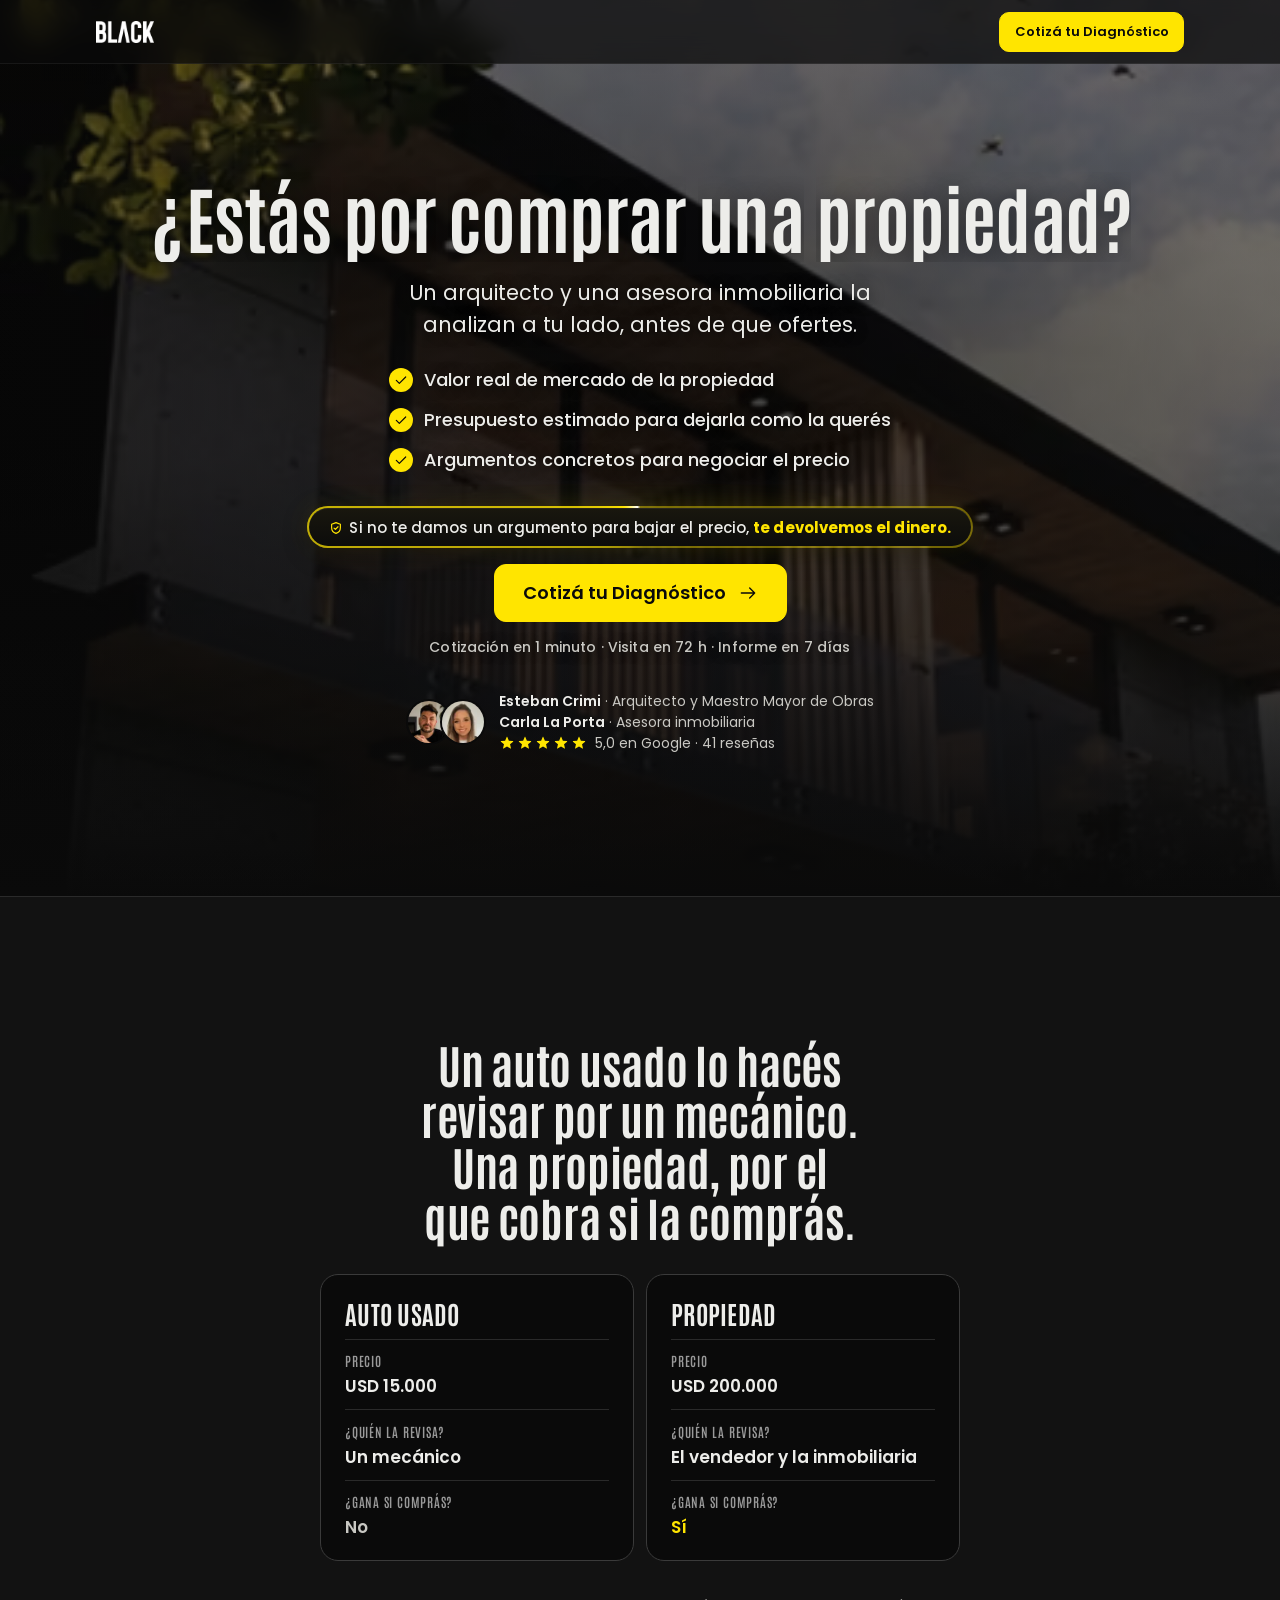
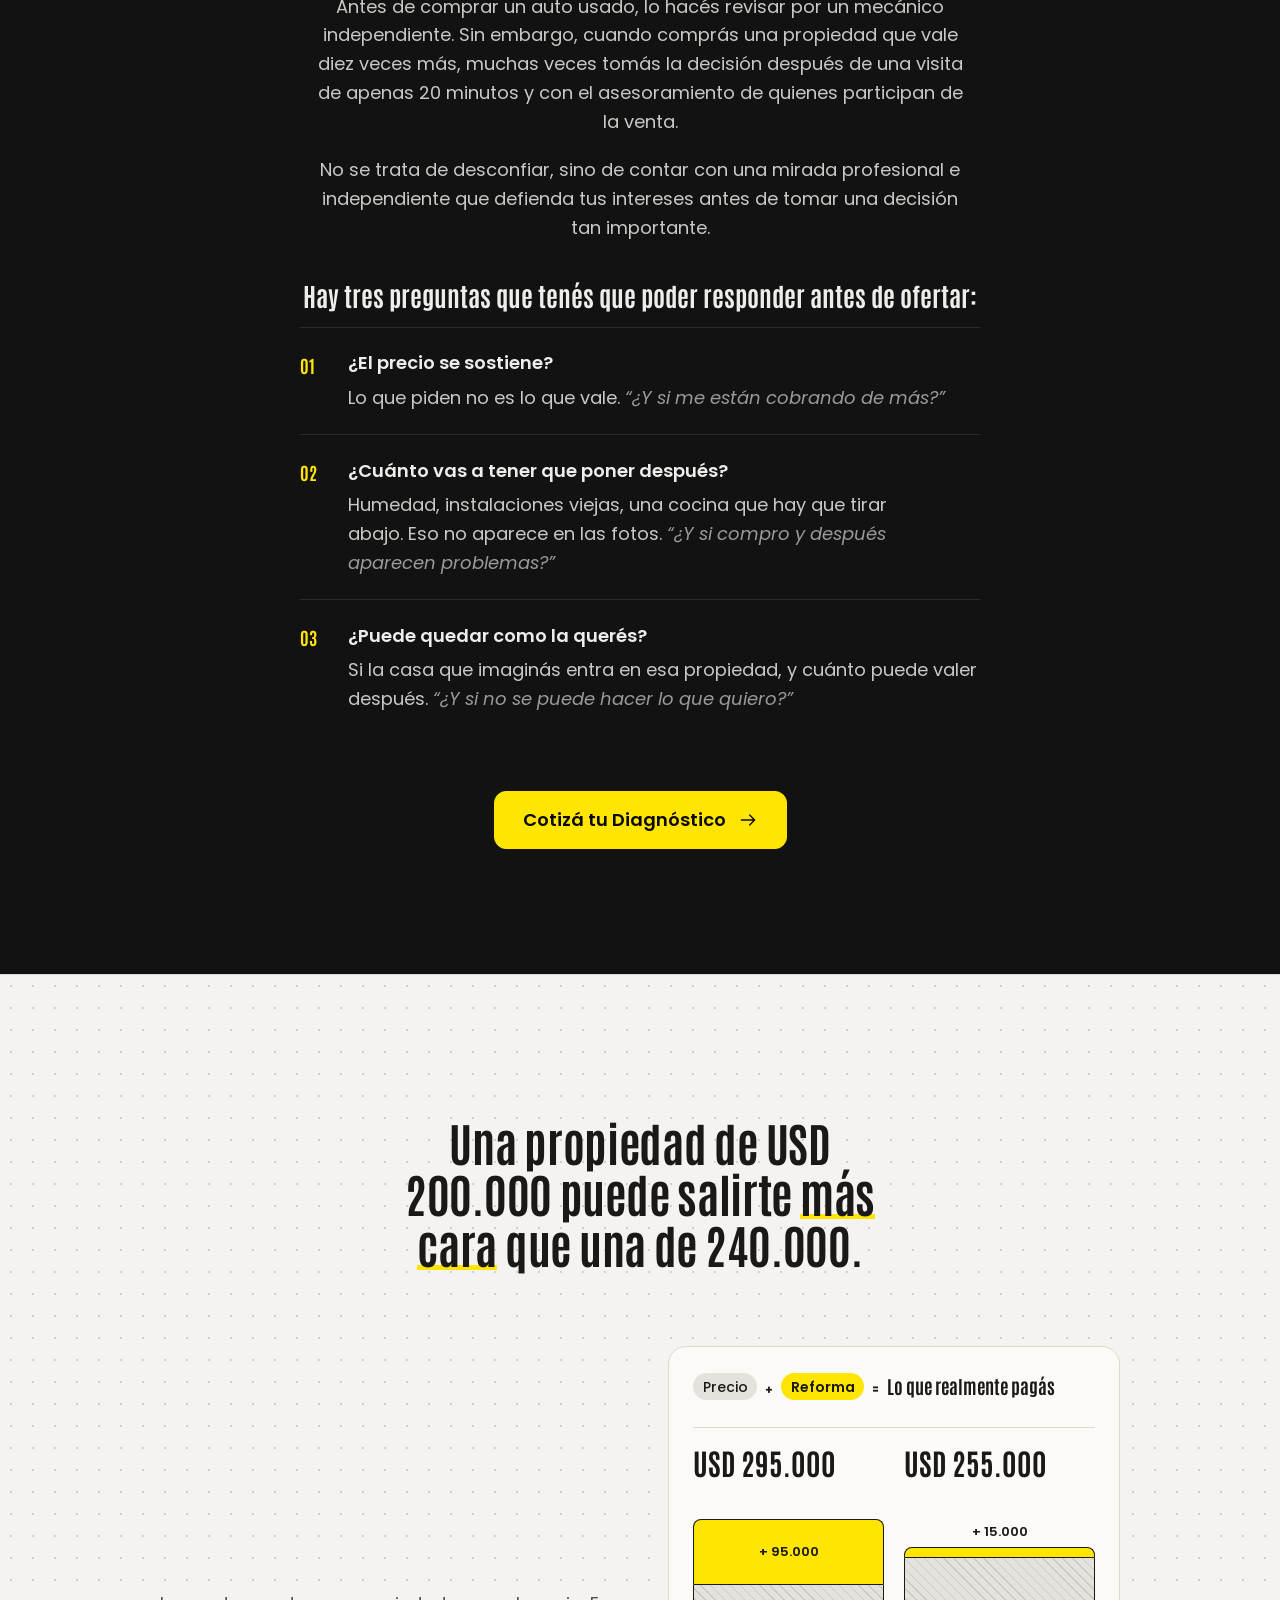
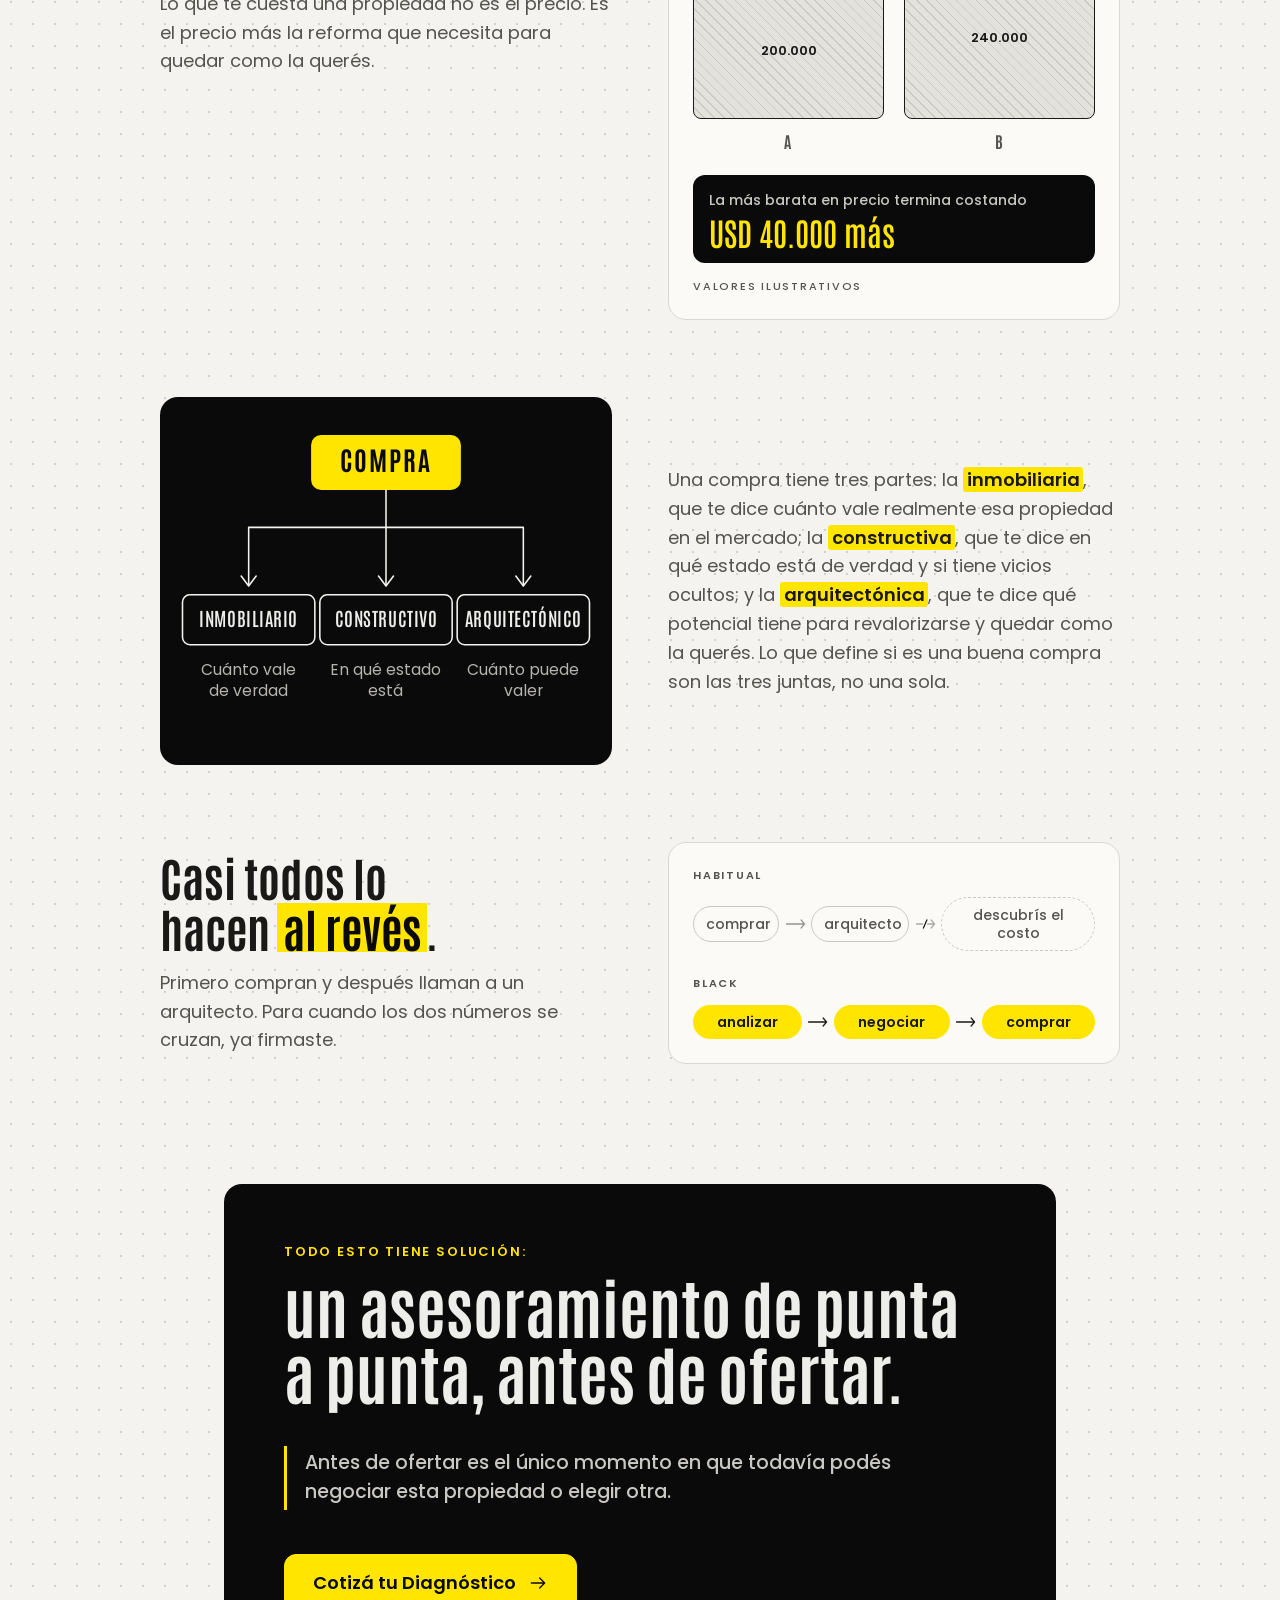
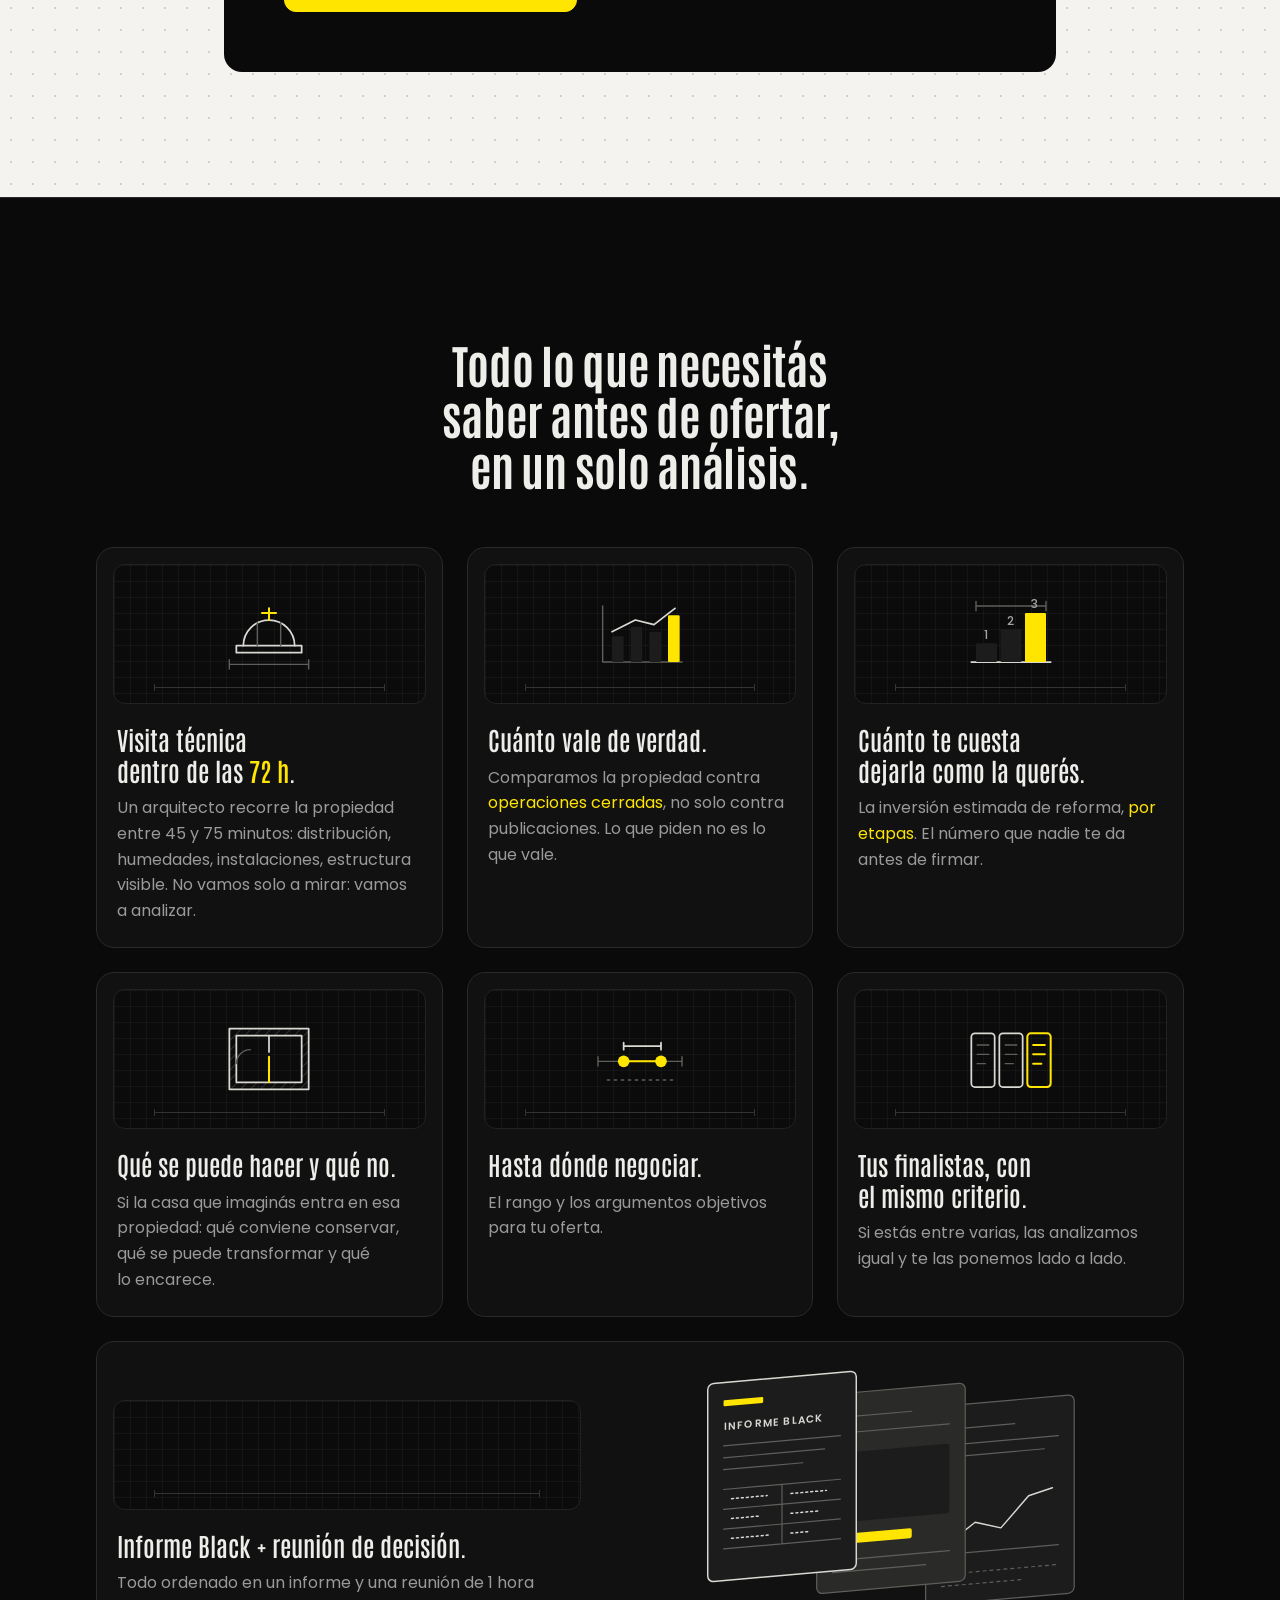
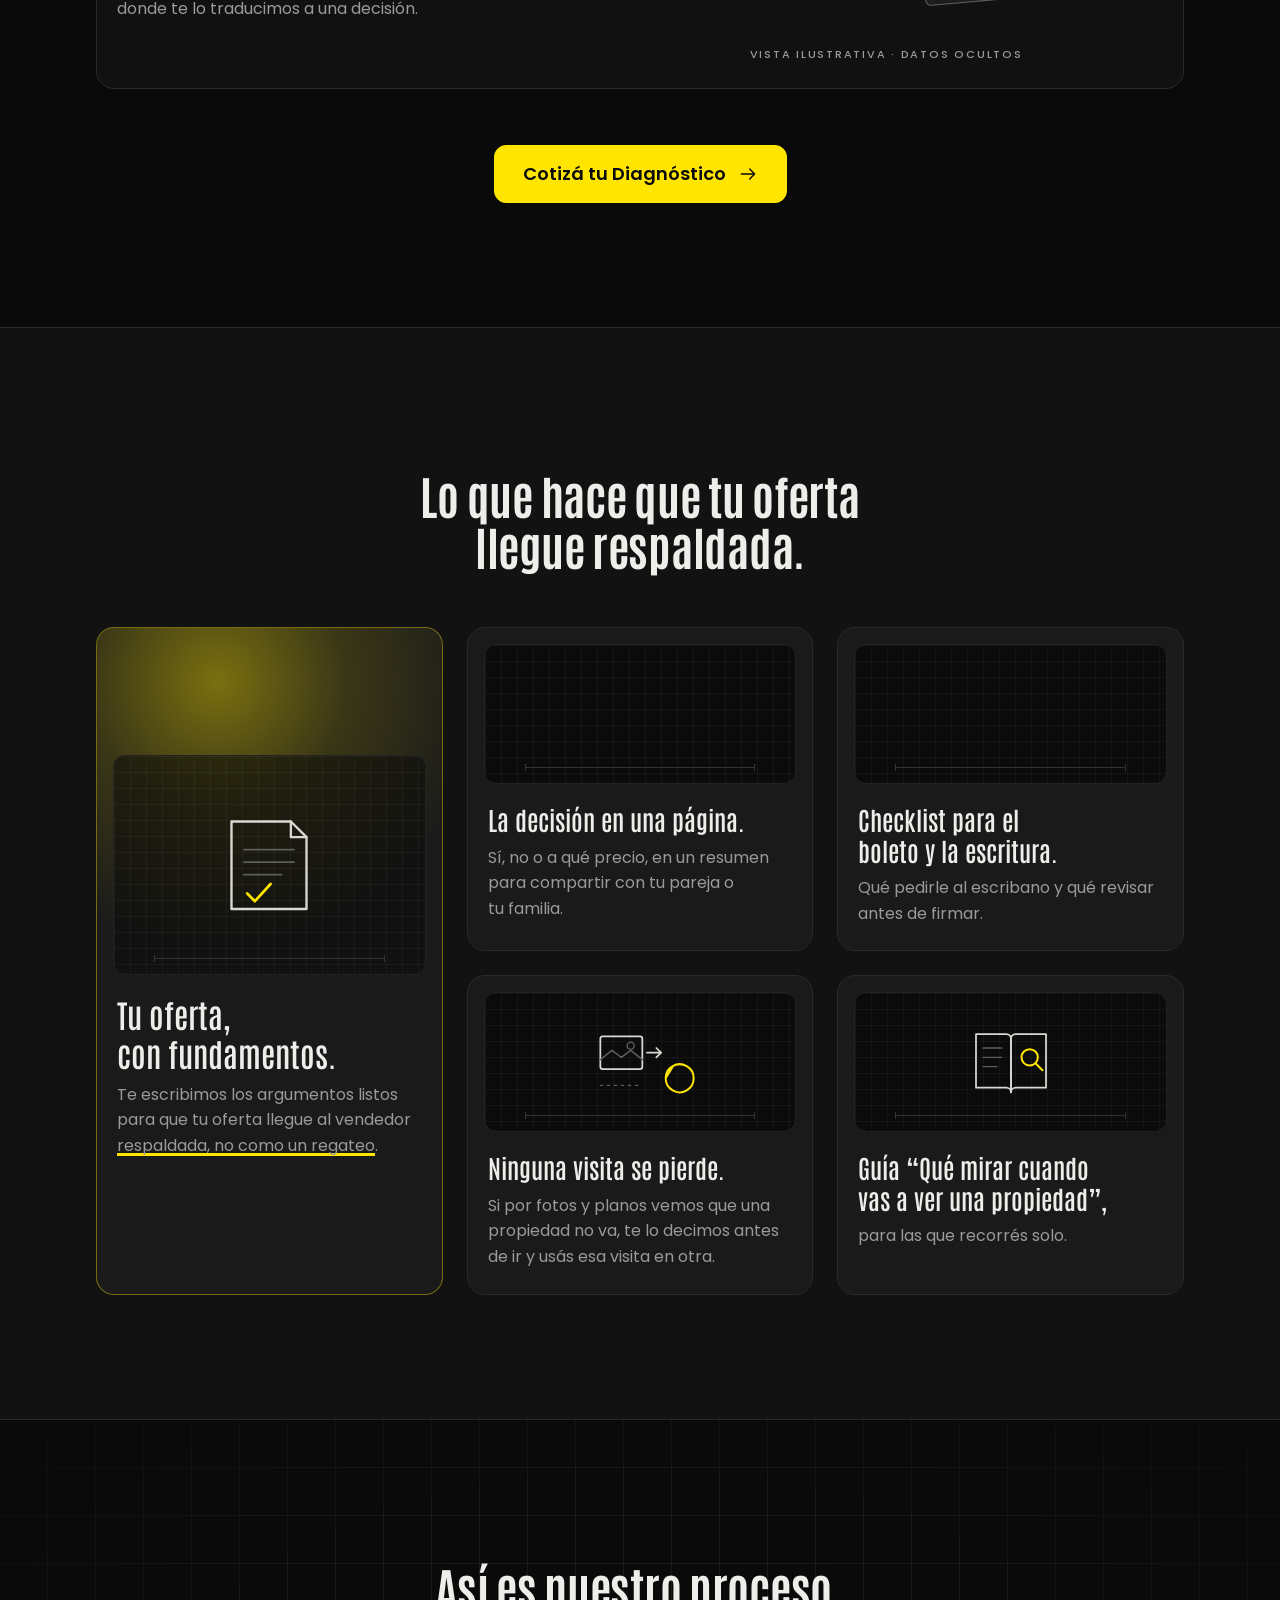
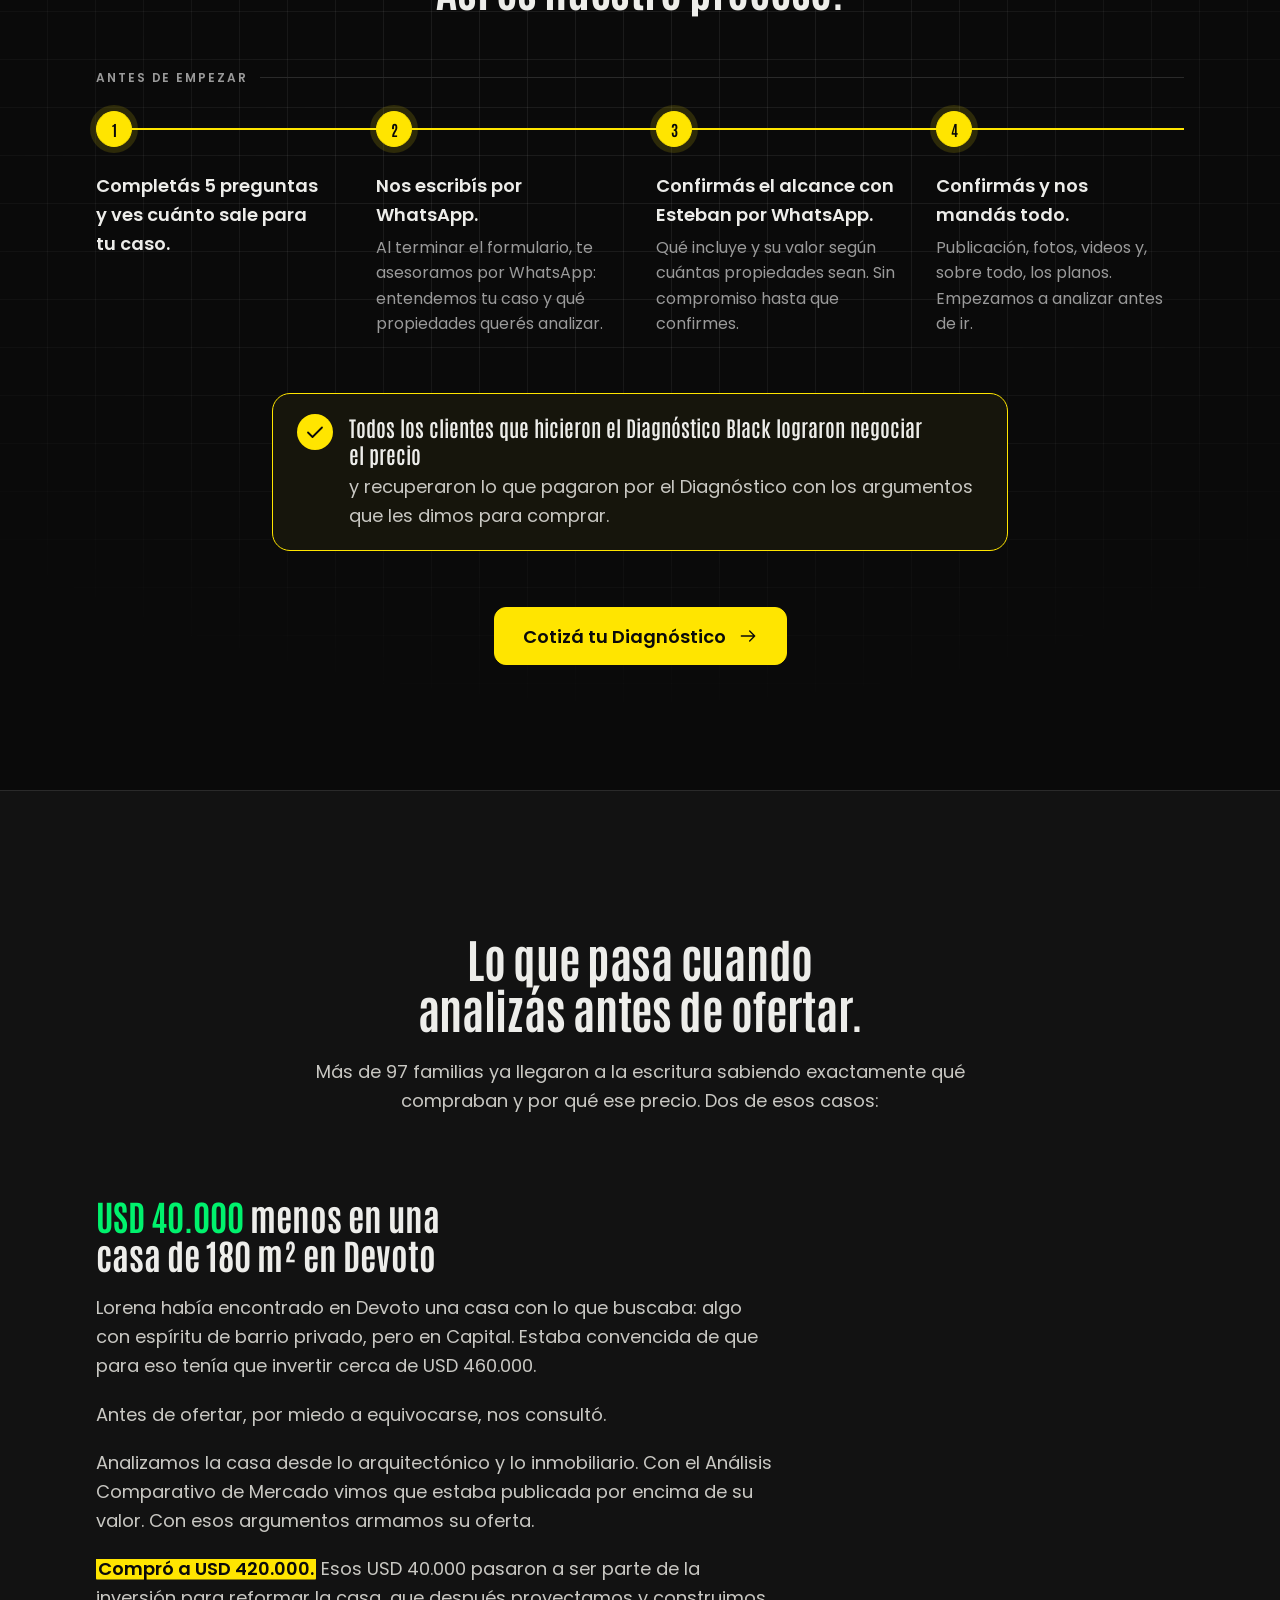
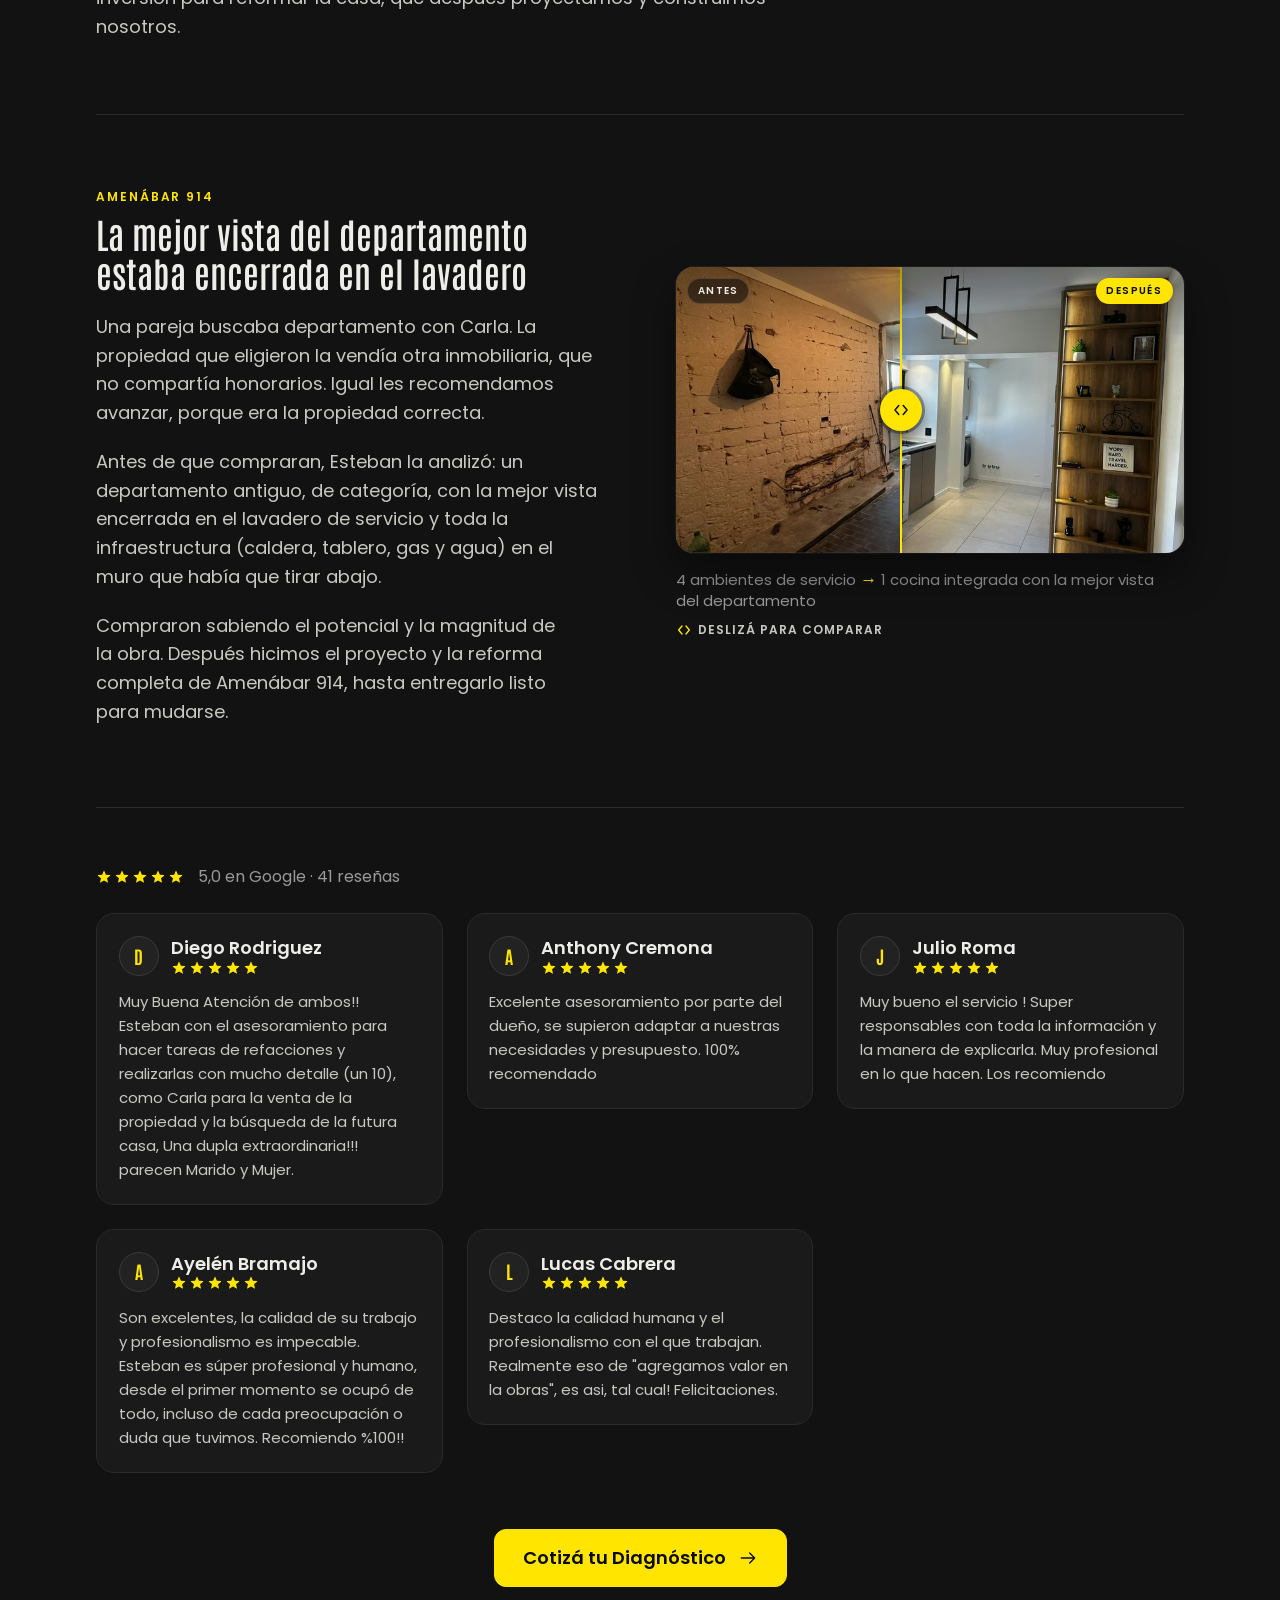
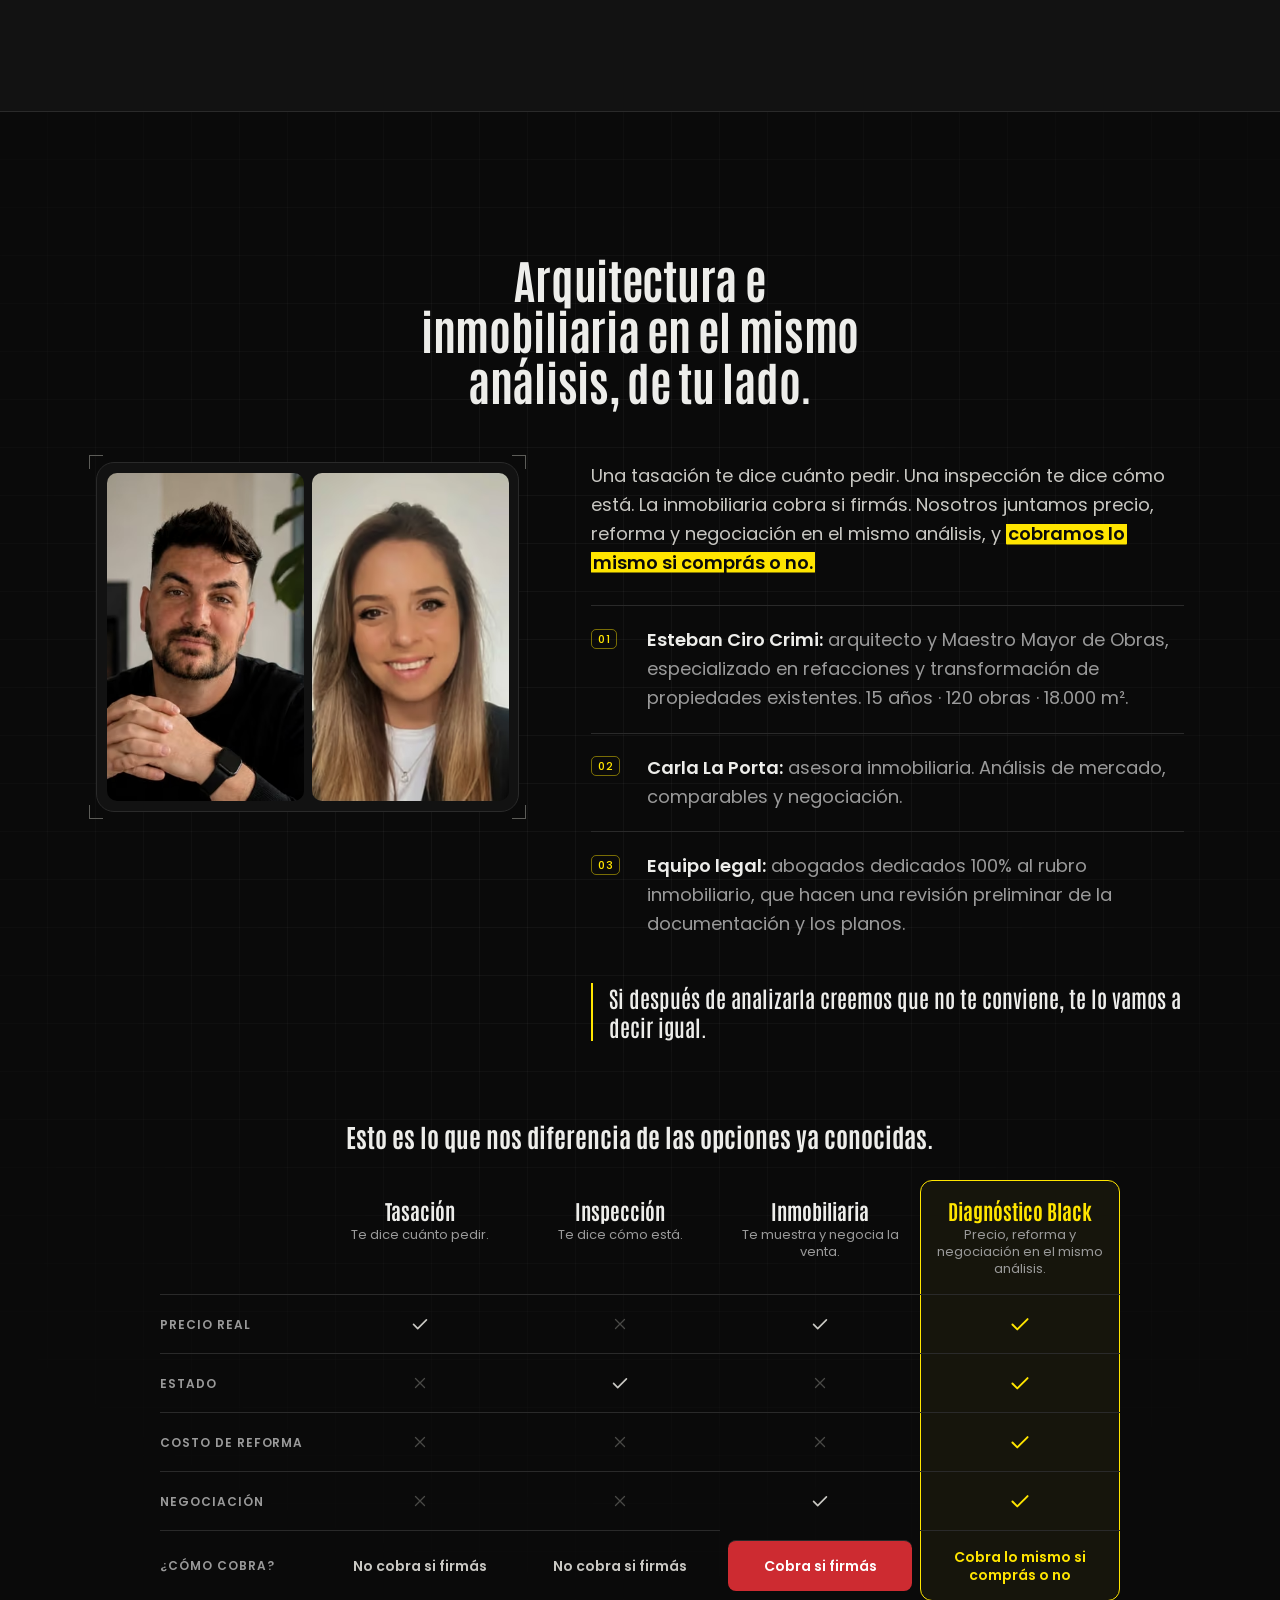
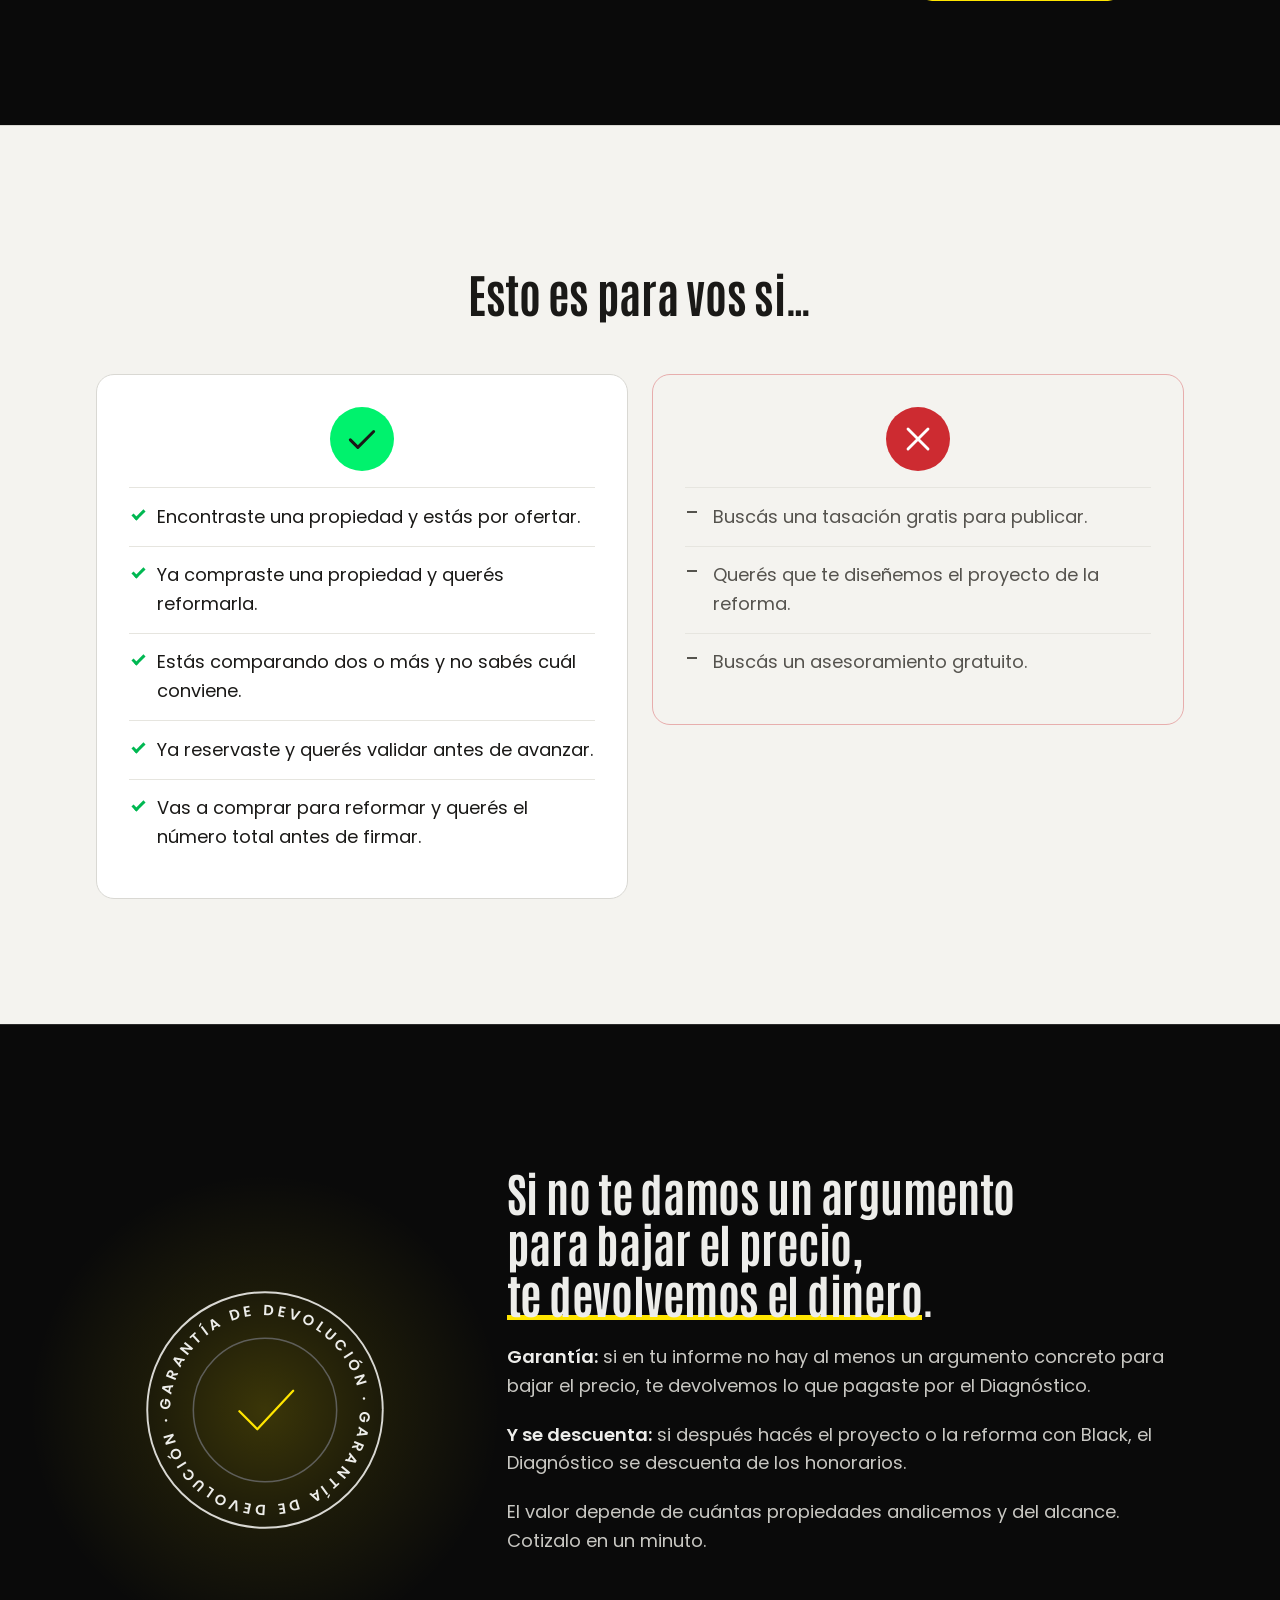
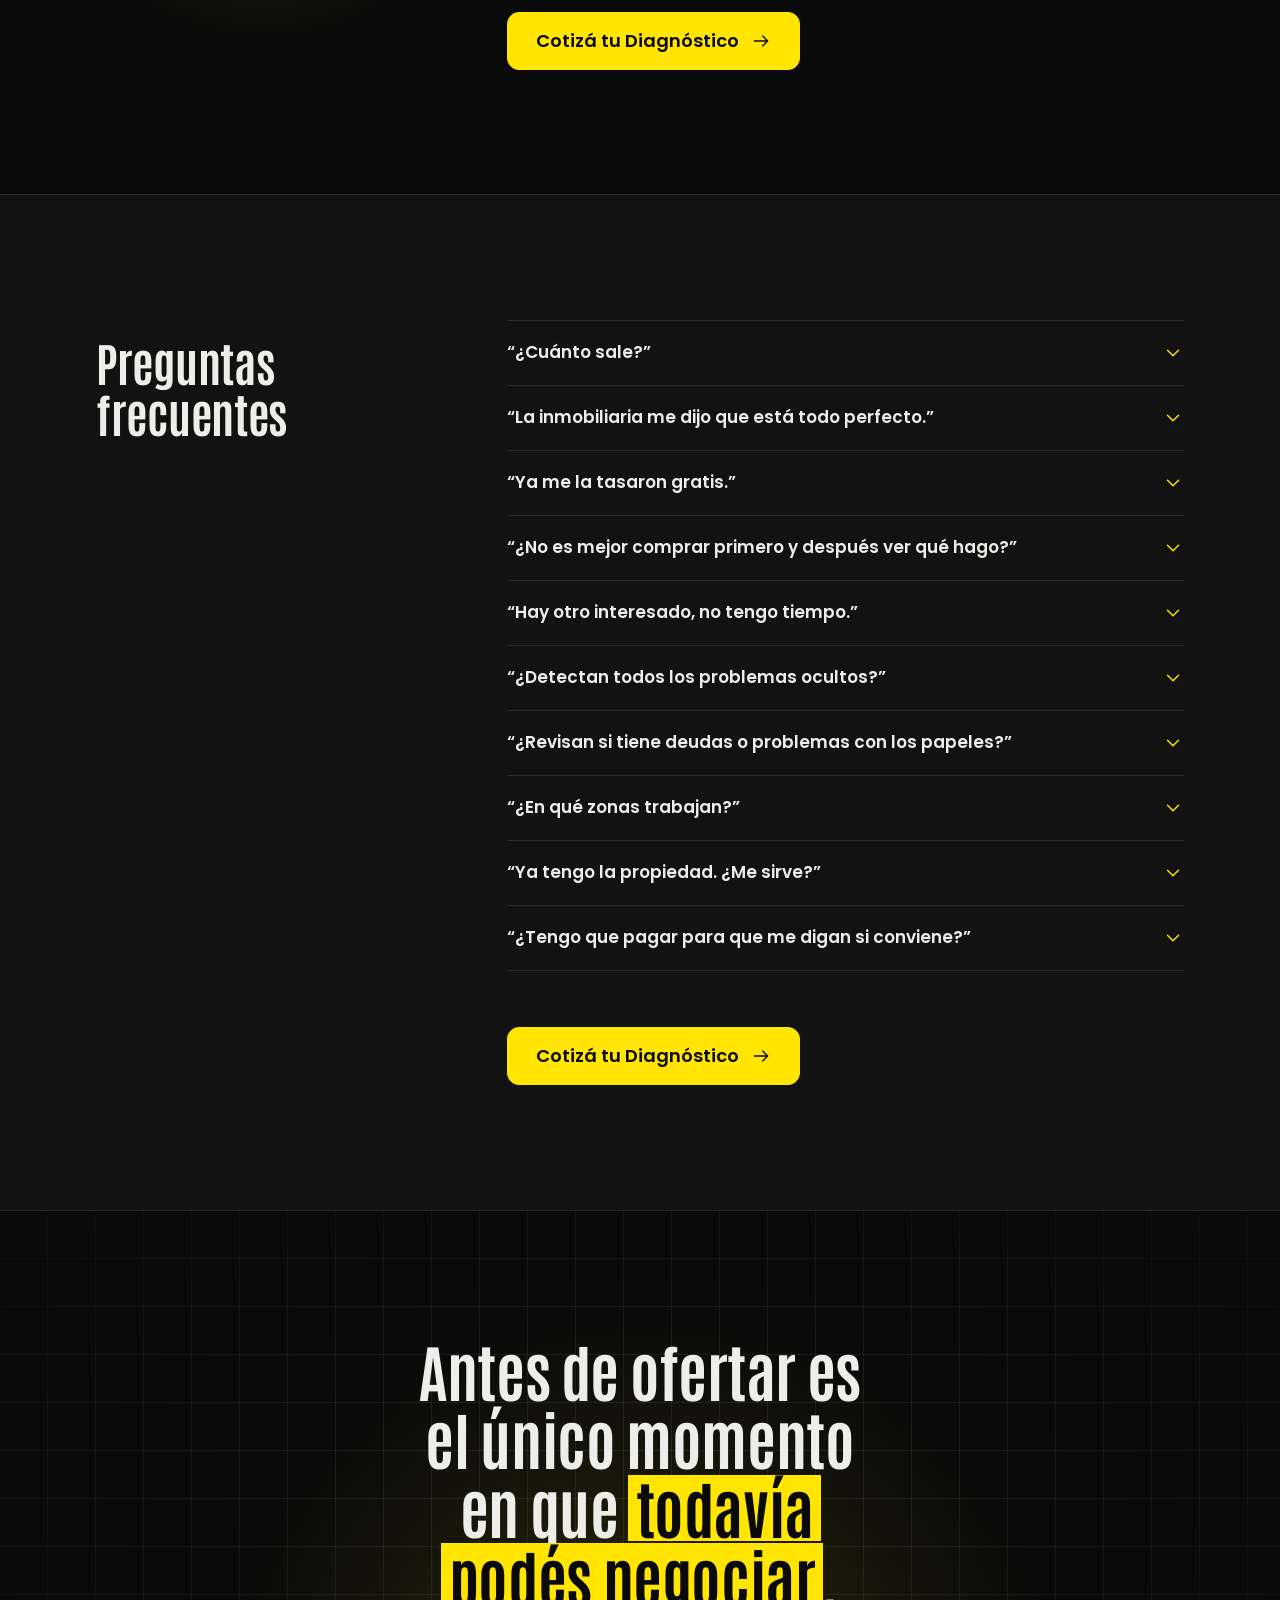
==== commit 989ae60c: "Landing: CTAs "Cotizá tu Diagnóstico", línea del hero, pasos 1 y 3, inversión y FAQ "¿Cuánto sale?" " ====
--- a/site/index.html
+++ b/site/index.html
@@ -59,7 +59,7 @@
 (function(){var id='G-EE9PC274XF';window.dataLayer=window.dataLayer||[];
 window.gtag=function(){dataLayer.push(arguments)};
 var h=location.hostname,local=location.protocol==='file:'||/^(localhost|127\.|\[::1\]|.*\.localhost$|.*\.test$)/.test(h);
-if(!local){var cargar=function(){var s=document.createElement('script');s.async=true;s.src='https://www.googletagmanager.com/gtag/js?id='+id;document.head.appendChild(s);};if(document.readyState==='complete')cargar();else addEventListener('load',function(){setTimeout(cargar,0)});}
+if(!local){var s=document.createElement('script');s.async=true;s.src='https://www.googletagmanager.com/gtag/js?id='+id;document.head.appendChild(s);}
 gtag('js',new Date());var c={};if(/[?&]ga_debug=1/.test(location.search))c.debug_mode=true;gtag('config',id,c);})();
 </script>
 
@@ -83,13 +83,14 @@
 <link rel="preconnect" href="https://fonts.gstatic.com" crossorigin>
 <link rel="stylesheet" href="https://fonts.googleapis.com/css2?family=Antonio:wght@600;700&family=Poppins:ital,wght@0,400;0,500;0,600;1,400&display=swap" media="print" onload="this.media='all'">
 <noscript><link rel="stylesheet" href="https://fonts.googleapis.com/css2?family=Antonio:wght@600;700&family=Poppins:ital,wght@0,400;0,500;0,600;1,400&display=swap"></noscript>
-<link rel="stylesheet" href="assets/css/site.css?v=20261022">
+<link rel="stylesheet" href="assets/css/site.css?v=20261030">
 
 <script type="application/ld+json">
 {"@context":"https://schema.org","@type":"ProfessionalService","@id":"https://blackarquitectura.com/#business","name":"Black Arquitectura","description":"Estudio de arquitectura, obra y desarrollo inmobiliario en Buenos Aires. Diagnóstico Black: un arquitecto y una asesora inmobiliaria analizan la propiedad antes de que ofertes: precio, reforma y negociación.","url":"https://blackarquitectura.com/","telephone":"+54 9 11 6480-3777","image":"https://blackarquitectura.com/assets/brand/og.png","logo":"https://blackarquitectura.com/assets/brand/logo-white.png","sameAs":["https://www.instagram.com/black_arq/","https://maps.google.com/?cid=7365464068826002467"],"areaServed":[{"@type":"AdministrativeArea","name":"CABA"},{"@type":"AdministrativeArea","name":"Zona Norte"},{"@type":"AdministrativeArea","name":"Zona Oeste"}],"aggregateRating":{"@type":"AggregateRating","ratingValue":"5.0","reviewCount":"41"}}
 </script>
 <script type="application/ld+json">
 {"@context":"https://schema.org","@type":"FAQPage","mainEntity":[
+{"@type":"Question","name":"¿Cuánto sale?","acceptedAnswer":{"@type":"Answer","text":"Depende de tu caso: cuántas propiedades, con o sin visita, con o sin revisión documental. Cotizalo acá en un minuto; después Esteban te confirma el valor exacto por WhatsApp."}},
 {"@type":"Question","name":"La inmobiliaria me dijo que está todo perfecto.","acceptedAnswer":{"@type":"Answer","text":"Puede ser. Pero la inmobiliaria cobra si firmás; nosotros cobramos lo mismo si comprás o no. Un diagnóstico vale más cuando quien lo da no gana con la operación."}},
 {"@type":"Question","name":"Ya me la tasaron gratis.","acceptedAnswer":{"@type":"Answer","text":"Una tasación te dice cuánto pedir. Nosotros te decimos cuánto vale, cuánto cuesta dejarla como la querés y hasta dónde negociar."}},
 {"@type":"Question","name":"¿No es mejor comprar primero y después ver qué hago?","acceptedAnswer":{"@type":"Answer","text":"Es lo que hace casi todo el mundo, y por eso descubren el costo real cuando ya firmaron."}},
@@ -97,7 +98,7 @@
 {"@type":"Question","name":"¿Detectan todos los problemas ocultos?","acceptedAnswer":{"@type":"Answer","text":"Nadie ve detrás de una pared sin romperla. Analizamos con criterio de obra e instrumental y te marcamos qué conviene verificar con cateos o especialistas antes de firmar."}},
 {"@type":"Question","name":"¿Revisan si tiene deudas o problemas con los papeles?","acceptedAnswer":{"@type":"Answer","text":"Nuestro equipo legal hace una revisión preliminar de la documentación y los planos. El estudio de títulos y los libres de deuda los pide el escribano; te damos el checklist de qué pedirle."}},
 {"@type":"Question","name":"¿En qué zonas trabajan?","acceptedAnswer":{"@type":"Answer","text":"CABA, Zona Norte y Zona Oeste del GBA. Otras localidades se evalúan según el caso."}},
-{"@type":"Question","name":"Ya tengo la propiedad. ¿Me sirve?","acceptedAnswer":{"@type":"Answer","text":"Sí. El mismo análisis te dice qué reforma conviene, en qué orden y cuánto cuesta. Elegí \"Ya tengo el inmueble\" en el formulario."}},
+{"@type":"Question","name":"Ya tengo la propiedad. ¿Me sirve?","acceptedAnswer":{"@type":"Answer","text":"Sí. El mismo análisis te dice qué reforma conviene, en qué orden y cuánto cuesta. Elegí \"Ya es mía y quiero reformarla\" en el formulario."}},
 {"@type":"Question","name":"¿Tengo que pagar para que me digan si conviene?","acceptedAnswer":{"@type":"Answer","text":"Sí, y es justamente lo que garantiza que nadie gana nada si comprás. Y si no te damos un argumento para bajar el precio, te devolvemos el dinero."}}]}
 </script>
 </head>
@@ -126,7 +127,7 @@
 <header class="top">
   <div class="wrap top-in">
     <img class="top-logo" src="assets/brand/black-solo-blanco-160.png" width="160" height="61" alt="Black Arquitectura">
-    <a class="btn btn-1 btn-l btn-sm" href="#diagnostico" data-cta="cta_header"><span>Quiero mi Diagnóstico Black</span></a>
+    <a class="btn btn-1 btn-l btn-sm" href="#diagnostico" data-cta="cta_header"><span>Cotizá tu Diagnóstico</span></a>
   </div>
 </header>
 
@@ -159,8 +160,8 @@
         <span class="hg-halo" aria-hidden="true"></span>
         <p class="hg-caja"><span class="hg-luz" aria-hidden="true"></span><span class="hg-in"><svg class="hg-ico" width="14" height="14" aria-hidden="true"><use href="#i-escudo"/></svg> Si no te damos un argumento para bajar el precio, <b>te devolvemos el dinero.</b></span></p>
       </div>
-      <a class="btn btn-1 btn-l btn-lg" href="#diagnostico" data-cta="cta_hero"><span>Quiero analizar mi propiedad</span><svg width="20" height="20" aria-hidden="true"><use href="#i-flecha"/></svg></a>
-      <p class="hero-plazos">Visita en 72 h · Informe en 7 días</p>
+      <a class="btn btn-1 btn-l btn-lg" href="#diagnostico" data-cta="cta_hero"><span>Cotizá tu Diagnóstico</span><svg width="20" height="20" aria-hidden="true"><use href="#i-flecha"/></svg></a>
+      <p class="hero-plazos">Cotización en 1 minuto · Visita en 72 h · Informe en 7 días</p>
     </div>
     <!-- Prueba: quiénes son + reseñas de Google. -->
     <div class="hero-prueba" data-h="3">
@@ -218,7 +219,7 @@
         <li><p><b>¿Puede quedar como la querés?</b> Si la casa que imaginás entra en esa propiedad, y cuánto puede valer después. <em>“¿Y si no se puede hacer lo que quiero?”</em></p></li>
       </ol>
       <div class="cta-fila" data-reveal>
-        <a class="btn btn-1 btn-l btn-lg" href="#diagnostico" data-cta="cta_problema"><span>Quiero mi Diagnóstico Black</span><svg width="20" height="20" aria-hidden="true"><use href="#i-flecha"/></svg></a>
+        <a class="btn btn-1 btn-l btn-lg" href="#diagnostico" data-cta="cta_problema"><span>Cotizá tu Diagnóstico</span><svg width="20" height="20" aria-hidden="true"><use href="#i-flecha"/></svg></a>
       </div>
     </div>
 
@@ -305,7 +306,7 @@
       <p class="solucion" data-reveal><span>Todo esto tiene solución:</span> <b>un asesoramiento de punta a punta, antes de ofertar.</b></p>
       <p class="frase" data-reveal>Antes de ofertar es el único momento en que todavía podés negociar esta propiedad o elegir otra.</p>
       <div class="cta-fila" data-reveal>
-        <a class="btn btn-1 btn-l btn-lg" href="#diagnostico" data-cta="cta_solucion"><span>Quiero mi Diagnóstico Black</span><svg width="20" height="20" aria-hidden="true"><use href="#i-flecha"/></svg></a>
+        <a class="btn btn-1 btn-l btn-lg" href="#diagnostico" data-cta="cta_solucion"><span>Cotizá tu Diagnóstico</span><svg width="20" height="20" aria-hidden="true"><use href="#i-flecha"/></svg></a>
       </div>
     </div>
   </div>
@@ -403,7 +404,7 @@
     </ul>
 
     <div class="cta-fila" data-reveal>
-      <a class="btn btn-1 btn-l btn-lg" href="#diagnostico" data-cta="cta_incluye"><span>Quiero mi Diagnóstico Black</span><svg width="20" height="20" aria-hidden="true"><use href="#i-flecha"/></svg></a>
+      <a class="btn btn-1 btn-l btn-lg" href="#diagnostico" data-cta="cta_incluye"><span>Cotizá tu Diagnóstico</span><svg width="20" height="20" aria-hidden="true"><use href="#i-flecha"/></svg></a>
     </div>
   </div>
 </section>
@@ -470,9 +471,9 @@
         <div class="tramo-in">
           <span class="tl-riel" aria-hidden="true"><i data-tl-fill></i></span>
           <ol class="tl-pasos" start="1">
-            <li class="tl-paso"><span class="tl-n" aria-hidden="true">1</span><div><p class="tl-t">Completás el formulario de admisión.</p><p>6 preguntas para saber si realmente te podemos ayudar.</p></div></li>
+            <li class="tl-paso"><span class="tl-n" aria-hidden="true">1</span><div><p class="tl-t">Completás 5 preguntas y ves cuánto sale para tu caso.</p></div></li>
             <li class="tl-paso"><span class="tl-n" aria-hidden="true">2</span><div><p class="tl-t">Nos escribís por WhatsApp.</p><p>Al terminar el formulario, te asesoramos por WhatsApp: entendemos tu caso y qué propiedades querés analizar.</p></div></li>
-            <li class="tl-paso"><span class="tl-n" aria-hidden="true">3</span><div><p class="tl-t">Te pasamos la propuesta.</p><p>Qué incluye y su valor según cuántas propiedades sean. Sin compromiso hasta que confirmes.</p></div></li>
+            <li class="tl-paso"><span class="tl-n" aria-hidden="true">3</span><div><p class="tl-t">Confirmás el alcance con Esteban por WhatsApp.</p><p>Qué incluye y su valor según cuántas propiedades sean. Sin compromiso hasta que confirmes.</p></div></li>
             <li class="tl-paso"><span class="tl-n" aria-hidden="true">4</span><div><p class="tl-t">Confirmás y nos mandás todo.</p><p>Publicación, fotos, videos y, sobre todo, los planos. Empezamos a analizar antes de ir.</p></div></li>
           </ol>
         </div>
@@ -483,7 +484,7 @@
       <p><b>Todos los clientes que hicieron el Diagnóstico Black lograron negociar el precio</b> y recuperaron lo que pagaron por el Diagnóstico con los argumentos que les dimos para comprar.</p>
     </div>
     <div class="cta-fila" data-reveal>
-      <a class="btn btn-1 btn-l btn-lg" href="#diagnostico" data-cta="cta_pasos"><span>Quiero mi Diagnóstico Black</span><svg width="20" height="20" aria-hidden="true"><use href="#i-flecha"/></svg></a>
+      <a class="btn btn-1 btn-l btn-lg" href="#diagnostico" data-cta="cta_pasos"><span>Cotizá tu Diagnóstico</span><svg width="20" height="20" aria-hidden="true"><use href="#i-flecha"/></svg></a>
     </div>
   </div>
 </section>
@@ -550,7 +551,7 @@
     </div>
 
     <div class="cta-fila" data-reveal>
-      <a class="btn btn-1 btn-l btn-lg" href="#diagnostico" data-cta="cta_casos"><span>Quiero mi Diagnóstico Black</span><svg width="20" height="20" aria-hidden="true"><use href="#i-flecha"/></svg></a>
+      <a class="btn btn-1 btn-l btn-lg" href="#diagnostico" data-cta="cta_casos"><span>Cotizá tu Diagnóstico</span><svg width="20" height="20" aria-hidden="true"><use href="#i-flecha"/></svg></a>
     </div>
   </div>
 </section>
@@ -661,10 +662,10 @@
       <div class="texto" data-reveal>
         <p><b>Garantía:</b> si en tu informe no hay al menos un argumento concreto para bajar el precio, te devolvemos lo que pagaste por el Diagnóstico.</p>
         <p><b>Y se descuenta:</b> si después hacés el proyecto o la reforma con Black, el Diagnóstico se descuenta de los honorarios.</p>
-        <p>El valor depende de cuántas propiedades analicemos. Te lo pasamos por WhatsApp apenas completás el formulario.</p>
+        <p>El valor depende de cuántas propiedades analicemos y del alcance. Cotizalo en un minuto.</p>
       </div>
       <div class="cta-fila" data-reveal>
-        <a class="btn btn-1 btn-l btn-lg" href="#diagnostico" data-cta="cta_garantia"><span>Quiero mi Diagnóstico Black</span><svg width="20" height="20" aria-hidden="true"><use href="#i-flecha"/></svg></a>
+        <a class="btn btn-1 btn-l btn-lg" href="#diagnostico" data-cta="cta_garantia"><span>Cotizá tu Diagnóstico</span><svg width="20" height="20" aria-hidden="true"><use href="#i-flecha"/></svg></a>
       </div>
     </div>
   </div>
@@ -679,6 +680,7 @@
     </div>
     <div>
       <div class="faq" data-stagger>
+        <div class="faq-item"><h3><button class="faq-btn" type="button" aria-expanded="false">“¿Cuánto sale?”<svg aria-hidden="true"><use href="#i-chev"/></svg></button></h3><div class="faq-panel"><div><p>Depende de tu caso: cuántas propiedades, con o sin visita, con o sin revisión documental. Cotizalo acá en un minuto; después Esteban te confirma el valor exacto por WhatsApp.</p></div></div></div>
         <div class="faq-item"><h3><button class="faq-btn" type="button" aria-expanded="false">“La inmobiliaria me dijo que está todo perfecto.”<svg aria-hidden="true"><use href="#i-chev"/></svg></button></h3><div class="faq-panel"><div><p>Puede ser. Pero la inmobiliaria cobra si firmás; nosotros cobramos lo mismo si comprás o no. Un diagnóstico vale más cuando quien lo da no gana con la operación.</p></div></div></div>
         <div class="faq-item"><h3><button class="faq-btn" type="button" aria-expanded="false">“Ya me la tasaron gratis.”<svg aria-hidden="true"><use href="#i-chev"/></svg></button></h3><div class="faq-panel"><div><p>Una tasación te dice cuánto pedir. Nosotros te decimos cuánto vale, cuánto cuesta dejarla como la querés y hasta dónde negociar.</p></div></div></div>
         <div class="faq-item"><h3><button class="faq-btn" type="button" aria-expanded="false">“¿No es mejor comprar primero y después ver qué hago?”<svg aria-hidden="true"><use href="#i-chev"/></svg></button></h3><div class="faq-panel"><div><p>Es lo que hace casi todo el mundo, y por eso descubren el costo real cuando ya firmaron.</p></div></div></div>
@@ -686,11 +688,11 @@
         <div class="faq-item"><h3><button class="faq-btn" type="button" aria-expanded="false">“¿Detectan todos los problemas ocultos?”<svg aria-hidden="true"><use href="#i-chev"/></svg></button></h3><div class="faq-panel"><div><p>Nadie ve detrás de una pared sin romperla. Analizamos con criterio de obra e instrumental y te marcamos qué conviene verificar con cateos o especialistas antes de firmar.</p></div></div></div>
         <div class="faq-item"><h3><button class="faq-btn" type="button" aria-expanded="false">“¿Revisan si tiene deudas o problemas con los papeles?”<svg aria-hidden="true"><use href="#i-chev"/></svg></button></h3><div class="faq-panel"><div><p>Nuestro equipo legal hace una revisión preliminar de la documentación y los planos. El estudio de títulos y los libres de deuda los pide el escribano; te damos el checklist de qué pedirle.</p></div></div></div>
         <div class="faq-item"><h3><button class="faq-btn" type="button" aria-expanded="false">“¿En qué zonas trabajan?”<svg aria-hidden="true"><use href="#i-chev"/></svg></button></h3><div class="faq-panel"><div><p>CABA, Zona Norte y Zona Oeste del GBA. Otras localidades se evalúan según el caso.</p></div></div></div>
-        <div class="faq-item"><h3><button class="faq-btn" type="button" aria-expanded="false">“Ya tengo la propiedad. ¿Me sirve?”<svg aria-hidden="true"><use href="#i-chev"/></svg></button></h3><div class="faq-panel"><div><p>Sí. El mismo análisis te dice qué reforma conviene, en qué orden y cuánto cuesta. Elegí “Ya tengo el inmueble” en el formulario.</p></div></div></div>
+        <div class="faq-item"><h3><button class="faq-btn" type="button" aria-expanded="false">“Ya tengo la propiedad. ¿Me sirve?”<svg aria-hidden="true"><use href="#i-chev"/></svg></button></h3><div class="faq-panel"><div><p>Sí. El mismo análisis te dice qué reforma conviene, en qué orden y cuánto cuesta. Elegí “Ya es mía y quiero reformarla” en el formulario.</p></div></div></div>
         <div class="faq-item"><h3><button class="faq-btn" type="button" aria-expanded="false">“¿Tengo que pagar para que me digan si conviene?”<svg aria-hidden="true"><use href="#i-chev"/></svg></button></h3><div class="faq-panel"><div><p>Sí, y es justamente lo que garantiza que nadie gana nada si comprás. Y si no te damos un argumento para bajar el precio, te devolvemos el dinero.</p></div></div></div>
       </div>
       <div class="cta-fila" data-reveal>
-        <a class="btn btn-1 btn-l btn-lg" href="#diagnostico" data-cta="cta_faq"><span>Quiero mi Diagnóstico Black</span><svg width="20" height="20" aria-hidden="true"><use href="#i-flecha"/></svg></a>
+        <a class="btn btn-1 btn-l btn-lg" href="#diagnostico" data-cta="cta_faq"><span>Cotizá tu Diagnóstico</span><svg width="20" height="20" aria-hidden="true"><use href="#i-flecha"/></svg></a>
       </div>
     </div>
   </div>
@@ -704,7 +706,7 @@
     <h2 class="cierre-t" data-reveal>Antes de ofertar es el único momento en que <span class="hl-m">todavía podés negociar</span>.</h2>
     <p class="cierre-bajada" data-reveal><em>“Quiero estar tranquilo de que estoy tomando una buena decisión.”</em> Esa tranquilidad empieza antes de la oferta.</p>
     <div class="cierre-cta" data-reveal>
-      <a class="btn btn-1 btn-l btn-lg" href="#diagnostico" data-cta="cta_cierre"><span>Quiero mi Diagnóstico Black</span><svg width="20" height="20" aria-hidden="true"><use href="#i-flecha"/></svg></a>
+      <a class="btn btn-1 btn-l btn-lg" href="#diagnostico" data-cta="cta_cierre"><span>Cotizá tu Diagnóstico</span><svg width="20" height="20" aria-hidden="true"><use href="#i-flecha"/></svg></a>
       <p class="hero-reaseguro">Visita en 72 h · Informe en 7 días · Garantía de devolución.</p>
     </div>
   </div>
@@ -723,7 +725,7 @@
 
 <!-- ============================================== CTA FIJO (mobile) ===== -->
 <div class="sticky-cta">
-  <a class="btn btn-1 btn-l" href="#diagnostico" data-cta="cta_sticky"><span>Quiero mi Diagnóstico Black</span><svg width="20" height="20" aria-hidden="true"><use href="#i-flecha"/></svg></a>
+  <a class="btn btn-1 btn-l" href="#diagnostico" data-cta="cta_sticky"><span>Cotizá tu Diagnóstico</span><svg width="20" height="20" aria-hidden="true"><use href="#i-flecha"/></svg></a>
 </div>
 
 <!-- ===================================================== FORMULARIO ===== -->
@@ -746,10 +748,10 @@
 </div>
 
 <script src="assets/js/config.js?v=20261027" defer></script>
-<script src="assets/js/form-config.js?v=20261013" defer></script>
+<script src="assets/js/form-config.js?v=20261030" defer></script>
 <script src="assets/js/content.js?v=20261013" defer></script>
 <script src="assets/js/site.js?v=20261027" defer></script>
-<script src="assets/js/form.js?v=20261027" defer></script>
+<script src="assets/js/form.js?v=20261030" defer></script>
 <script src="assets/js/motion.js?v=20261008" defer></script>
 </body>
 </html>
--- a/site/assets/css/site.css
+++ b/site/assets/css/site.css
@@ -2693,6 +2693,238 @@
   margin-top: 1.75rem;
 }
 
+/* ---- Cotizador (v6): pantalla de carga y de resultado ------------------ */
+
+/* Carga: planta que se dibuja (trazo 1,5 px a 120 px de ancho: 1,2 en el
+   viewBox de 96; amarillo solo en la cota) y
+   tres mensajes con fundido. Con movimiento reducido queda dibujada. */
+.f-carga {
+  display: flex;
+  flex-direction: column;
+  align-items: center;
+  justify-content: center;
+  gap: 1.5rem;
+  min-height: 55vh;
+  text-align: center;
+}
+.f-carga-plano {
+  width: 120px;
+  height: auto;
+  overflow: visible;
+}
+.f-carga-plano path {
+  fill: none;
+  stroke-linecap: round;
+  stroke-linejoin: round;
+  stroke-dasharray: 1 1;
+  stroke-dashoffset: 1;
+  animation: carga-traza 0.6s var(--e-out) forwards;
+  animation-delay: calc(var(--k, 0) * 280ms);
+}
+.f-carga-plano .s {
+  stroke: var(--blanco);
+  stroke-width: 1.2;
+}
+.f-carga-plano .s2 {
+  stroke: var(--gris);
+  stroke-width: 1.2;
+}
+.f-carga-plano .y {
+  stroke: var(--acento);
+  stroke-width: 1.4;
+}
+@keyframes carga-traza {
+  to {
+    stroke-dashoffset: 0;
+  }
+}
+.f-carga-msg {
+  font-family: var(--display);
+  font-size: 1.375rem;
+  font-weight: 600;
+  letter-spacing: 0.02em;
+  color: var(--blanco);
+  transition: opacity 0.18s ease;
+}
+.f-carga-msg.sale {
+  opacity: 0;
+}
+.f-carga-msg:focus,
+.f-final h2:focus {
+  outline: none;
+}
+
+/* Resultado: H2 + alcance + tres rangos (el del caso en amarillo) + ancla
+   + CTA. Pensado para 360 px: todo en un scroll corto como mucho. */
+.f-final.f-cot {
+  padding-top: 0;
+}
+.f-final.f-cot h2 {
+  max-width: none;
+  margin-top: 0;
+  font-size: clamp(1.5rem, 1.3rem + 1.1vw, 2rem);
+  line-height: 1.12;
+  text-wrap: pretty;
+}
+.f-chips {
+  display: flex;
+  flex-wrap: wrap;
+  gap: 0.375rem;
+  margin-top: 0.875rem;
+  padding: 0;
+  list-style: none;
+}
+.f-chips li {
+  padding: 0.2rem 0.625rem;
+  border: 1px solid var(--linea-2);
+  border-radius: 999px;
+  font-size: 0.75rem;
+  line-height: 1.4;
+  color: var(--texto-3);
+}
+.f-rangos {
+  display: grid;
+  grid-template-columns: repeat(3, minmax(0, 1fr));
+  gap: 0.375rem;
+  margin-top: 1.5rem;
+  padding: 0;
+  list-style: none;
+}
+.f-rango {
+  position: relative;
+  display: flex;
+  flex-direction: column;
+  padding: 0.8rem 0.45rem 0.65rem;
+  border: 1.5px solid var(--linea-2);
+  border-radius: var(--r-s);
+  background: var(--g2);
+  color: var(--gris);
+  transition:
+    background-color 0.3s ease,
+    border-color 0.3s ease,
+    color 0.3s ease;
+}
+.f-rango.mio {
+  border-color: var(--acento);
+  background: var(--acento);
+  color: var(--negro);
+}
+.f-rangos .f-rango-n {
+  margin: 0;
+  font-family: var(--display);
+  font-size: 0.8125rem;
+  font-weight: 700;
+  line-height: 1.15;
+  color: inherit;
+}
+.f-rangos .f-rango-m {
+  margin-top: 0.3rem;
+  font-family: var(--display);
+  font-size: 0.875rem;
+  font-weight: 700;
+  line-height: 1.2;
+  color: inherit;
+}
+.f-rangos .f-rango-i {
+  margin-top: 0.4rem;
+  font-size: 0.6875rem;
+  line-height: 1.35;
+  color: inherit;
+}
+.f-rango-tu {
+  position: absolute;
+  top: 0;
+  left: 50%;
+  transform: translate(-50%, -55%);
+  padding: 0.1rem 0.5rem;
+  border: 1px solid var(--acento);
+  border-radius: 999px;
+  background: var(--negro);
+  font-size: 0.625rem;
+  font-weight: 600;
+  letter-spacing: 0.12em;
+  text-transform: uppercase;
+  white-space: nowrap;
+  color: var(--acento);
+}
+.f-final .f-traslado,
+.f-final .f-contexto,
+.f-final .f-secundario {
+  font-size: var(--t-micro);
+  line-height: 1.5;
+  color: var(--gris);
+}
+.f-final .f-traslado {
+  margin-top: 0.75rem;
+}
+.f-final .f-ancla {
+  margin-top: 1.25rem;
+  font-size: 0.9375rem;
+  line-height: 1.55;
+  color: var(--texto-3);
+}
+.f-final .f-contexto {
+  margin-top: 0.5rem;
+}
+.f-final.f-cot .btn {
+  margin-top: 1.25rem;
+}
+.f-final .btn span {
+  text-wrap: balance;
+}
+@media (max-width: 439px) {
+  .f-final .btn {
+    gap: 0.625rem;
+    padding-inline: 1rem;
+    font-size: 1rem;
+  }
+}
+.f-final .f-secundario {
+  margin-top: 0.75rem;
+  text-align: center;
+}
+.f-otro-caso {
+  display: block;
+  min-height: 44px;
+  margin: 0.5rem auto 0;
+  padding: 0 0.75rem;
+  font-size: var(--t-micro);
+  color: var(--gris);
+  text-decoration: underline;
+  text-underline-offset: 3px;
+  transition: color 0.2s;
+}
+.f-otro-caso:hover {
+  color: var(--blanco);
+}
+/* Entrada: el stagger de la landing; el resaltado del caso llega después. */
+.motion .f-rangos[data-stagger] > .f-rango {
+  transition:
+    opacity 0.6s var(--e-out),
+    transform 0.6s var(--e-out),
+    background-color 0.3s ease,
+    border-color 0.3s ease,
+    color 0.3s ease;
+  transition-delay: calc(var(--i, 0) * 70ms), calc(var(--i, 0) * 70ms), 0s, 0s, 0s;
+}
+@media (min-width: 640px) {
+  .f-rangos {
+    gap: 0.625rem;
+  }
+  .f-rango {
+    padding: 1.1rem 0.875rem 1rem;
+  }
+  .f-rangos .f-rango-n {
+    font-size: 1rem;
+  }
+  .f-rangos .f-rango-m {
+    font-size: 1.0625rem;
+  }
+  .f-rangos .f-rango-i {
+    font-size: 0.75rem;
+  }
+}
+
 @media (min-width: 640px) {
   .modal {
     align-items: center;
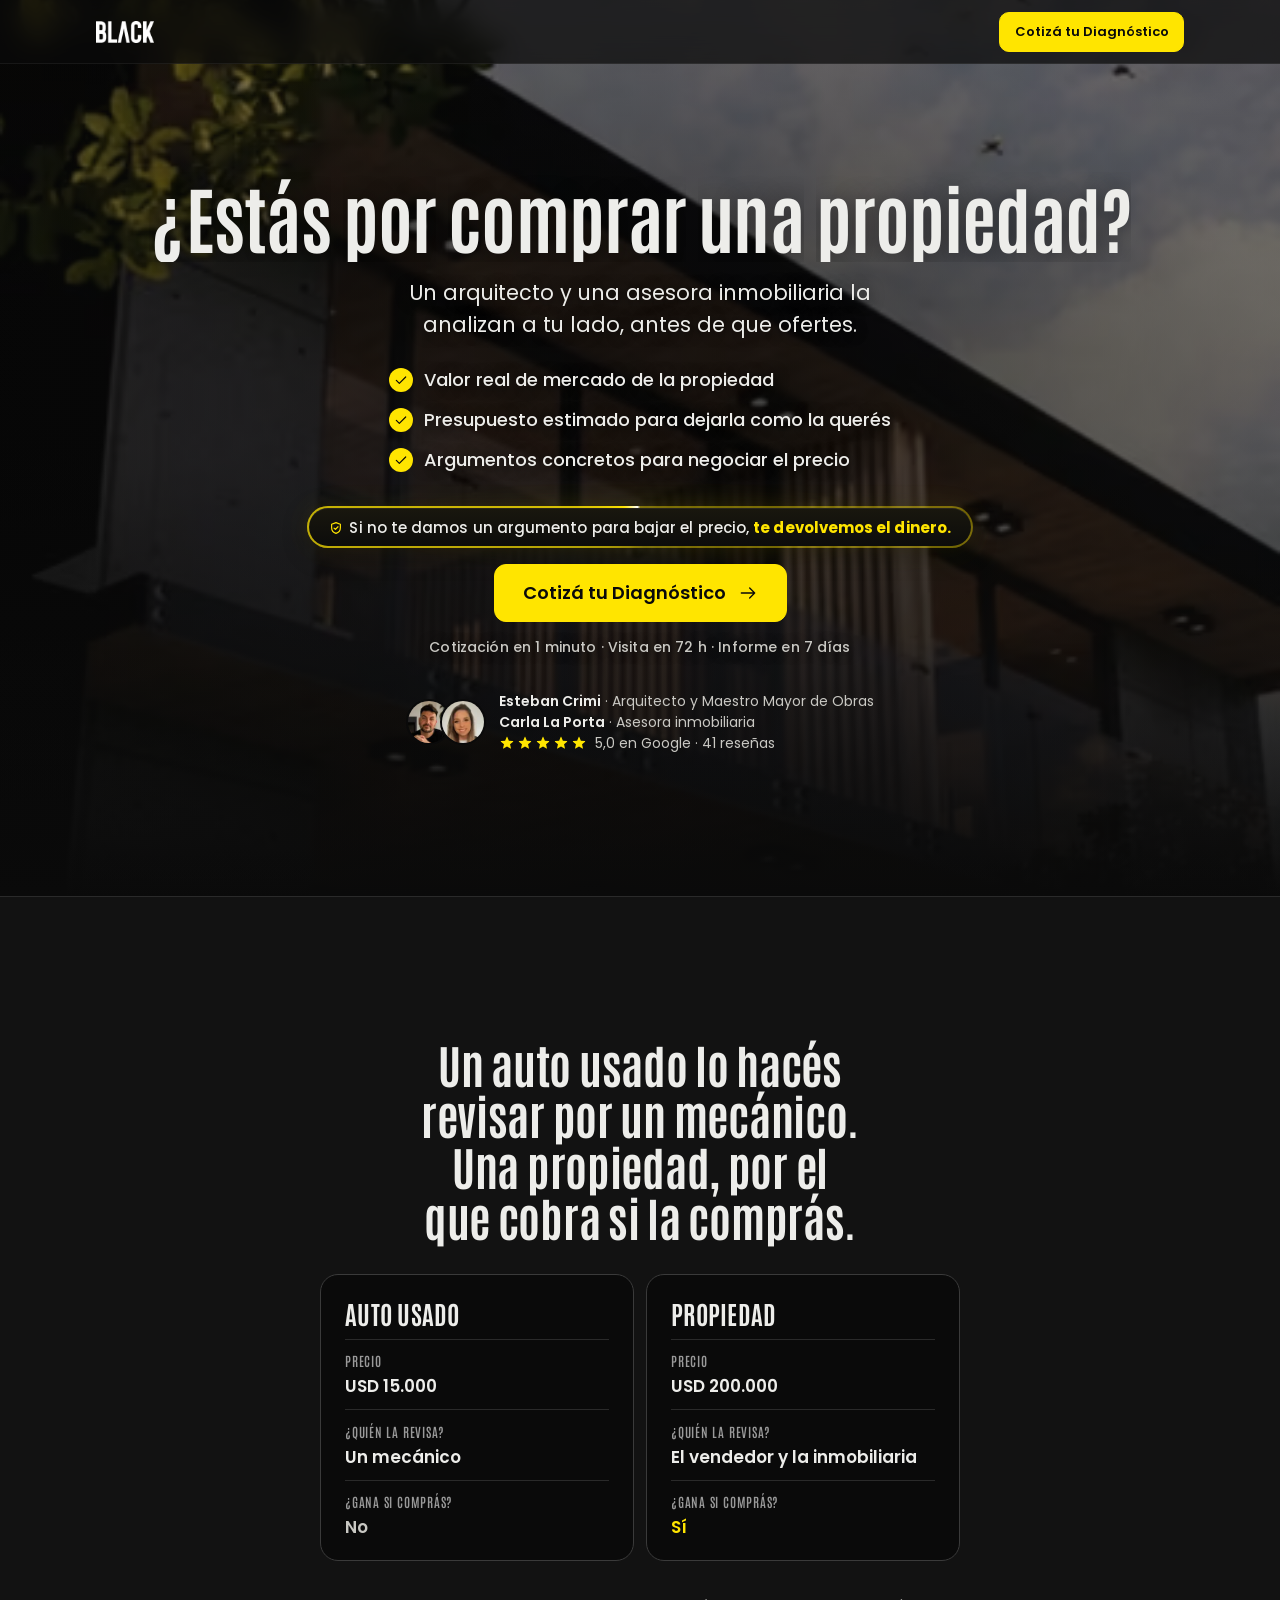
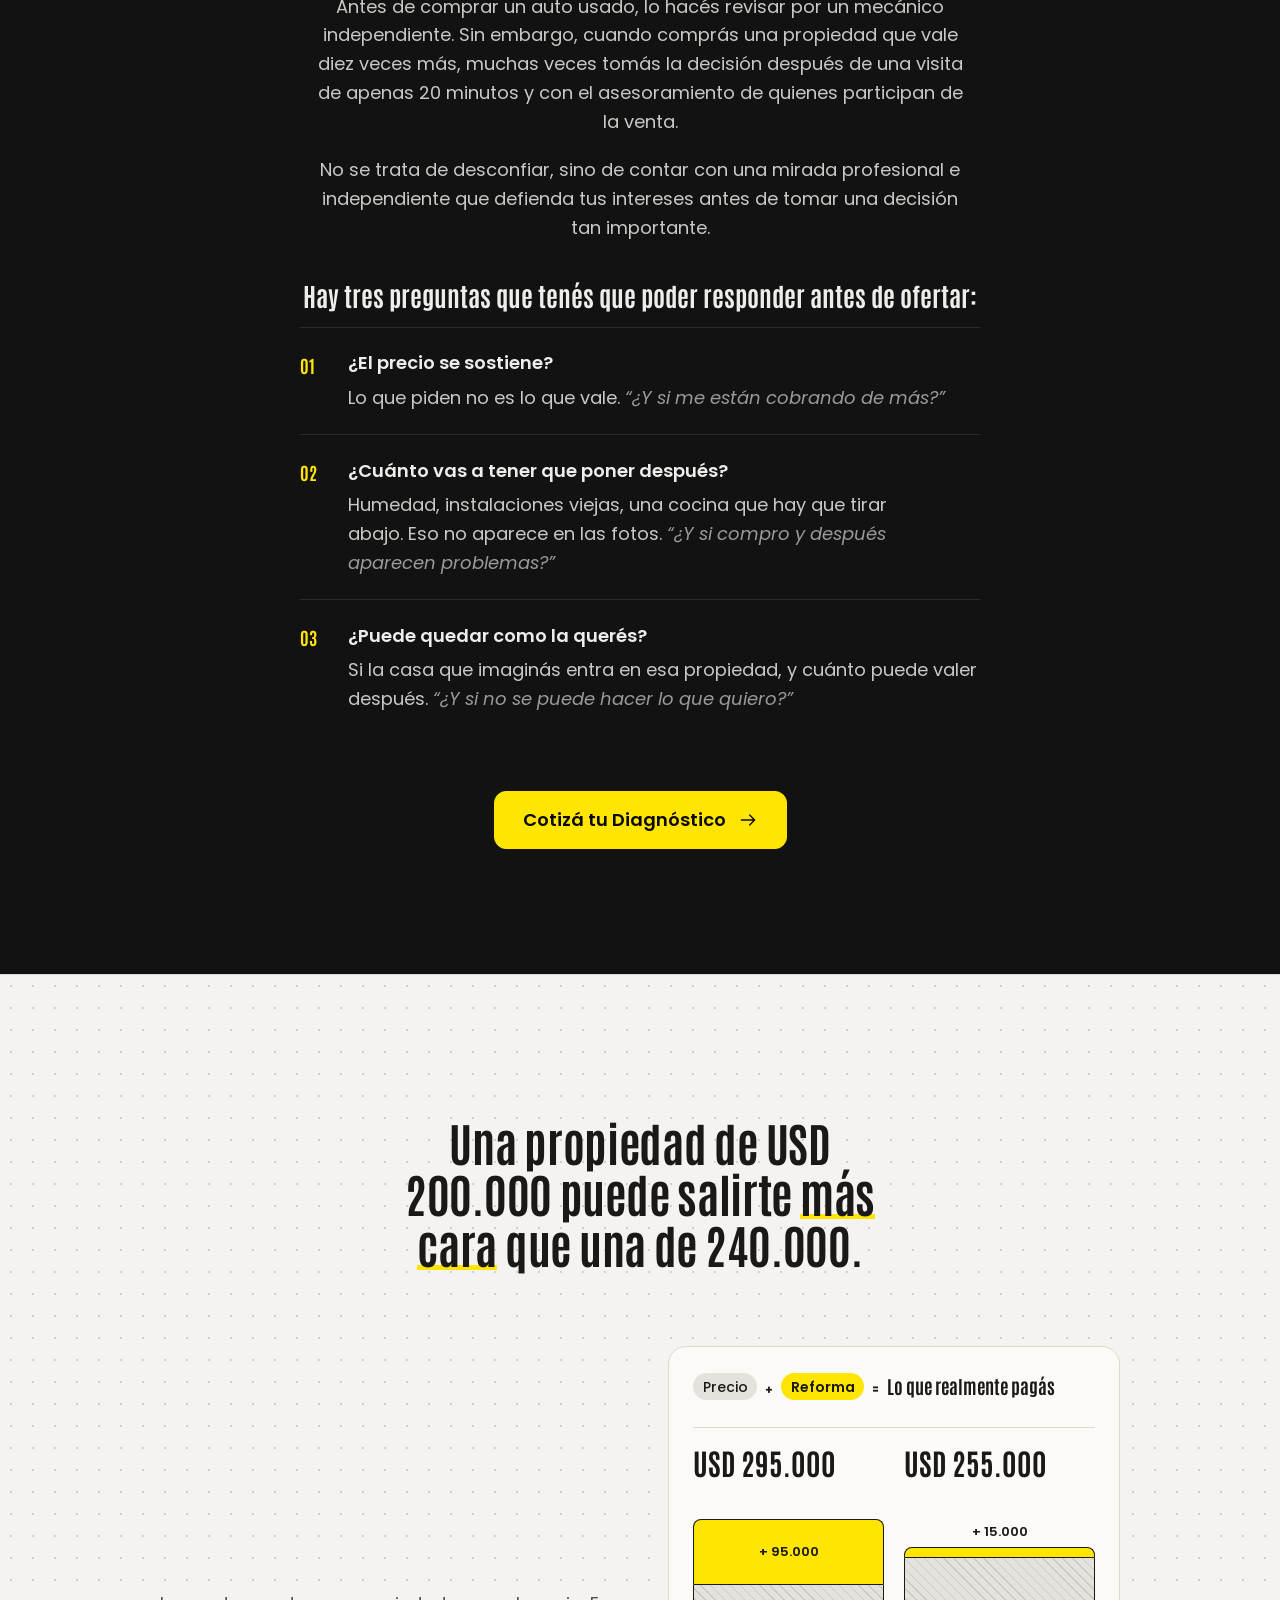
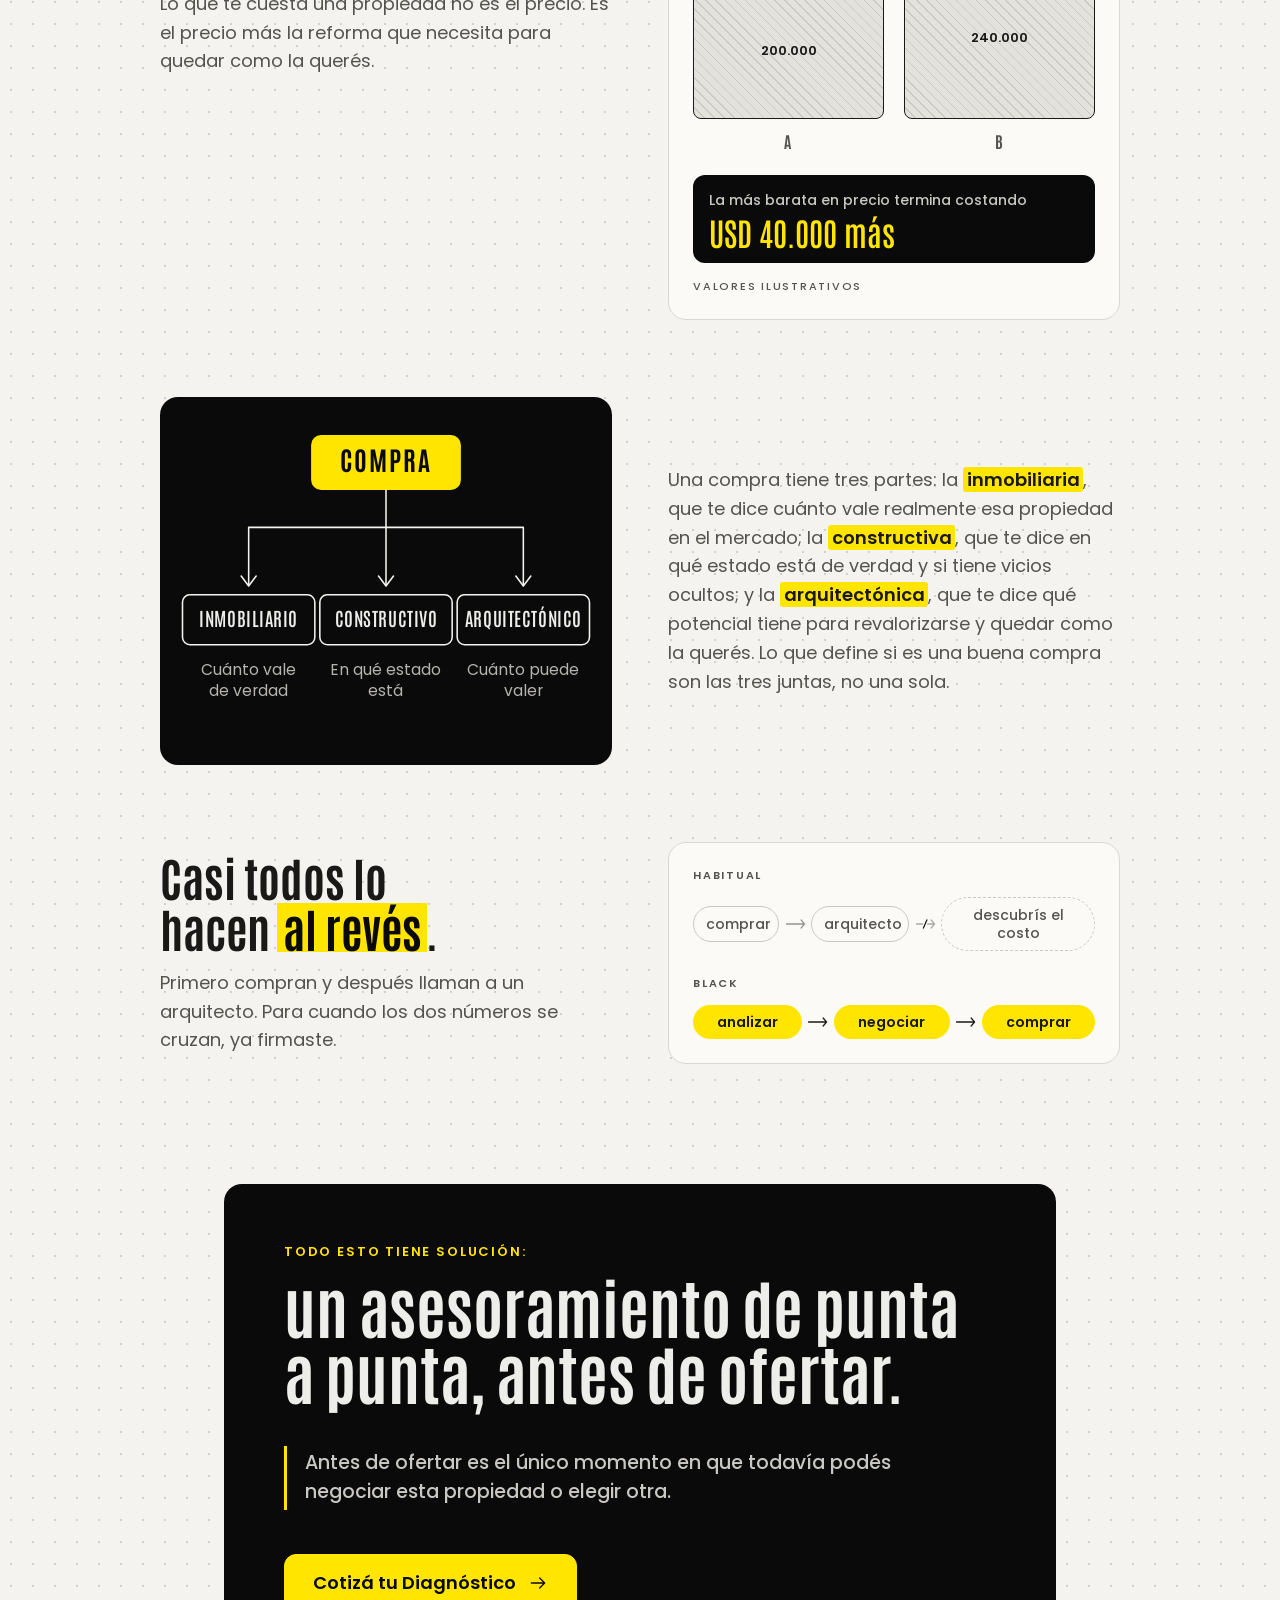
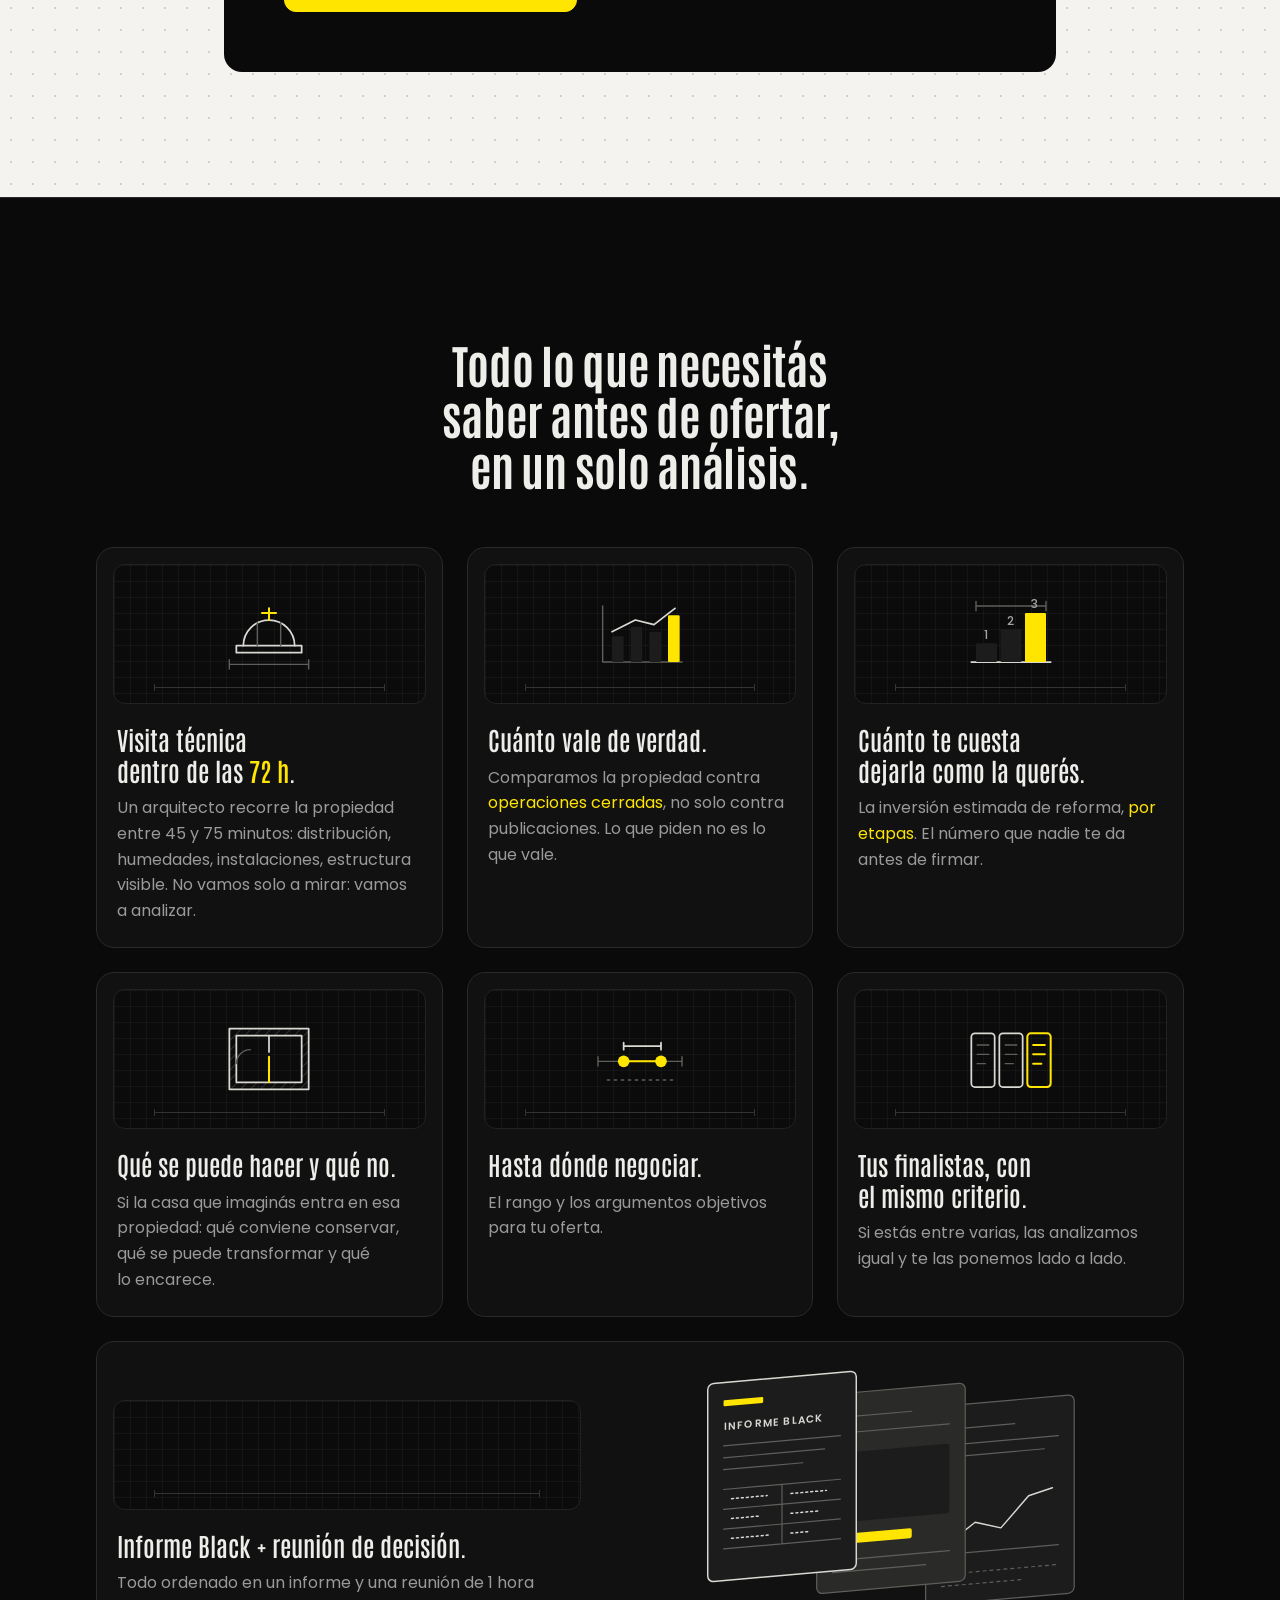
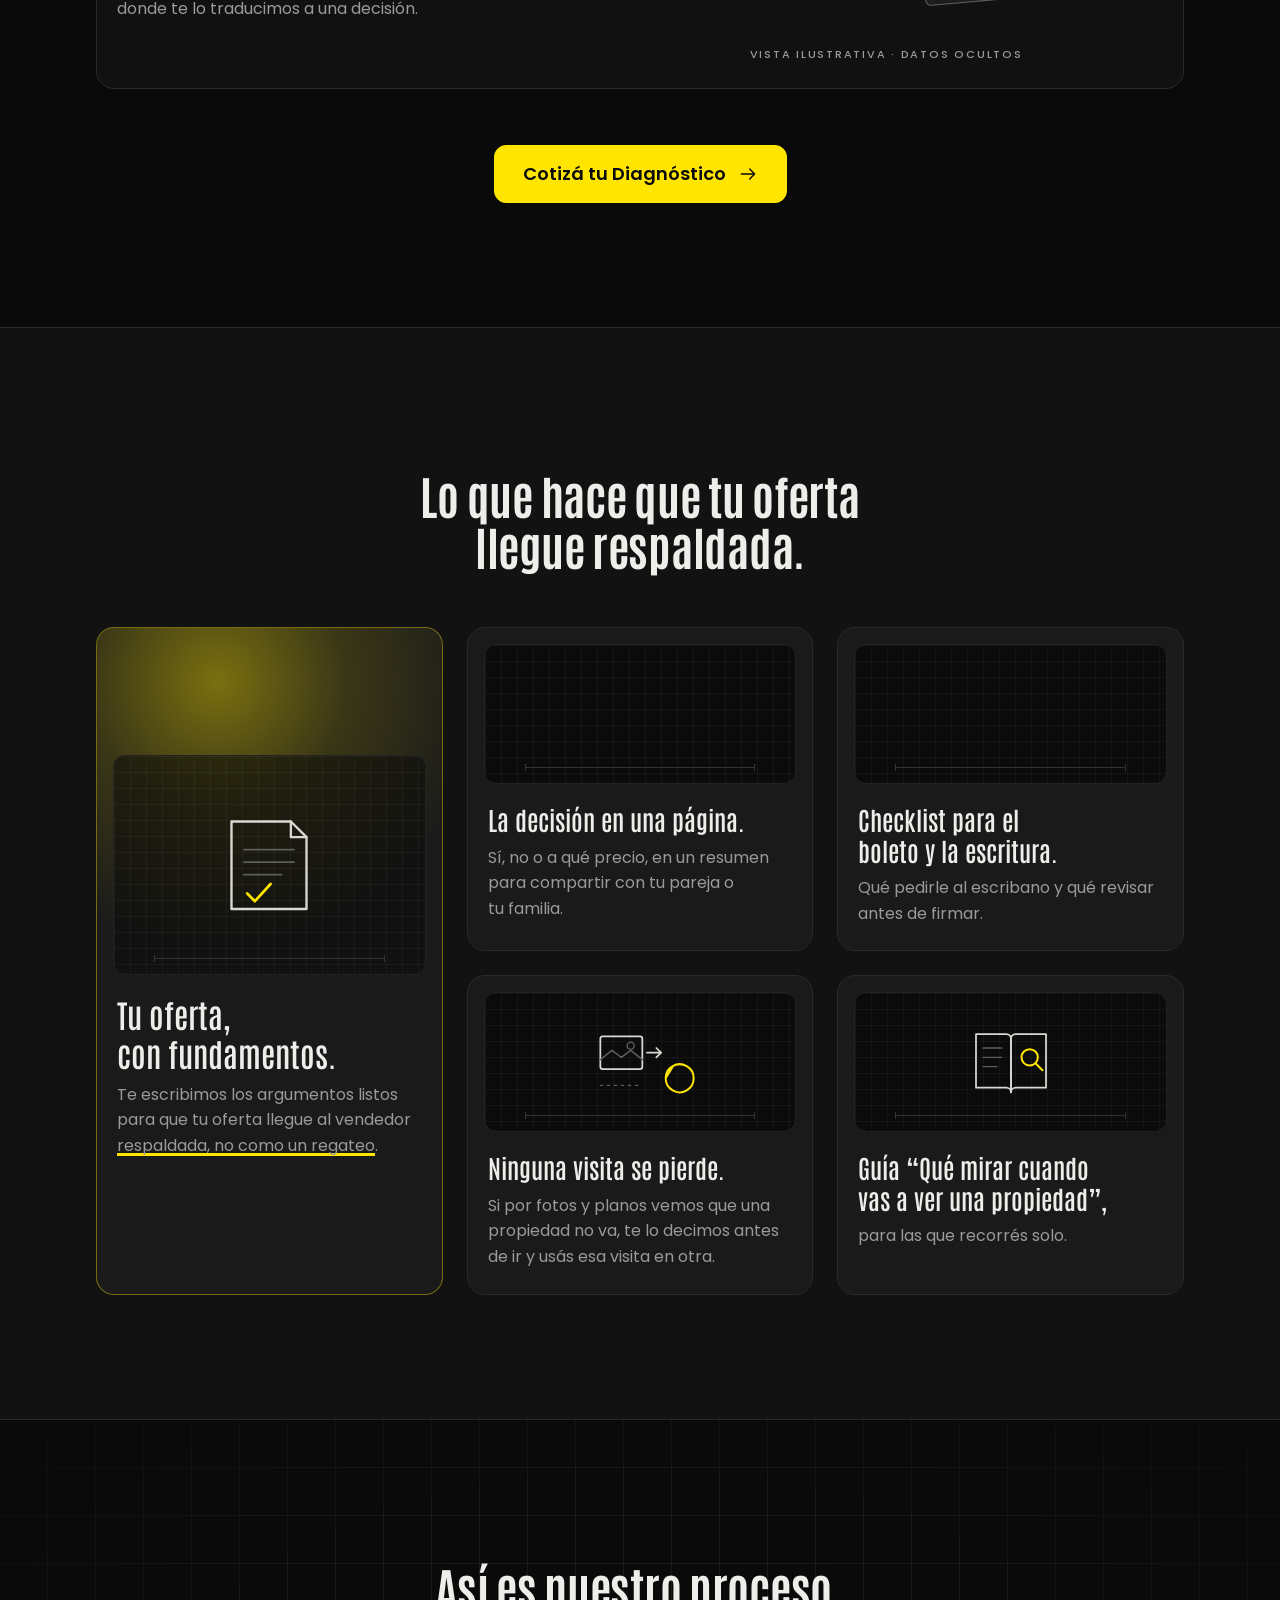
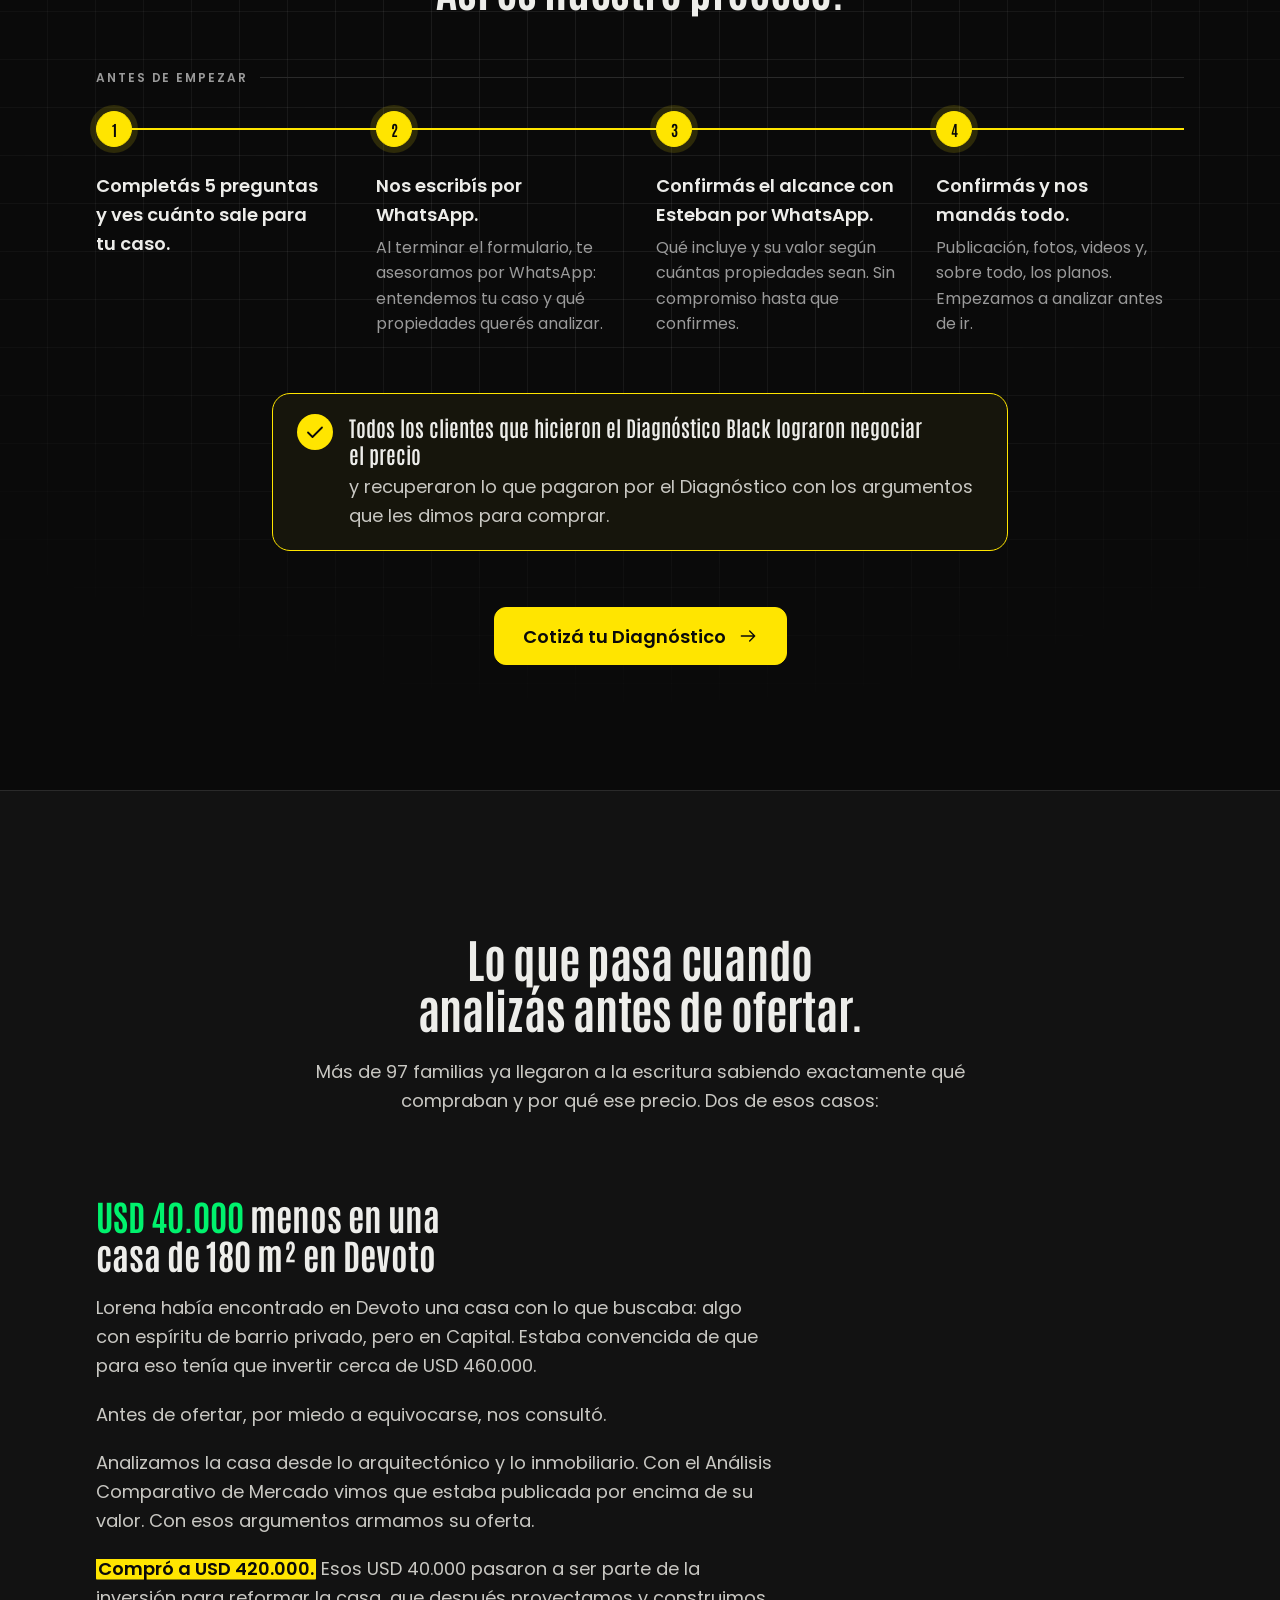
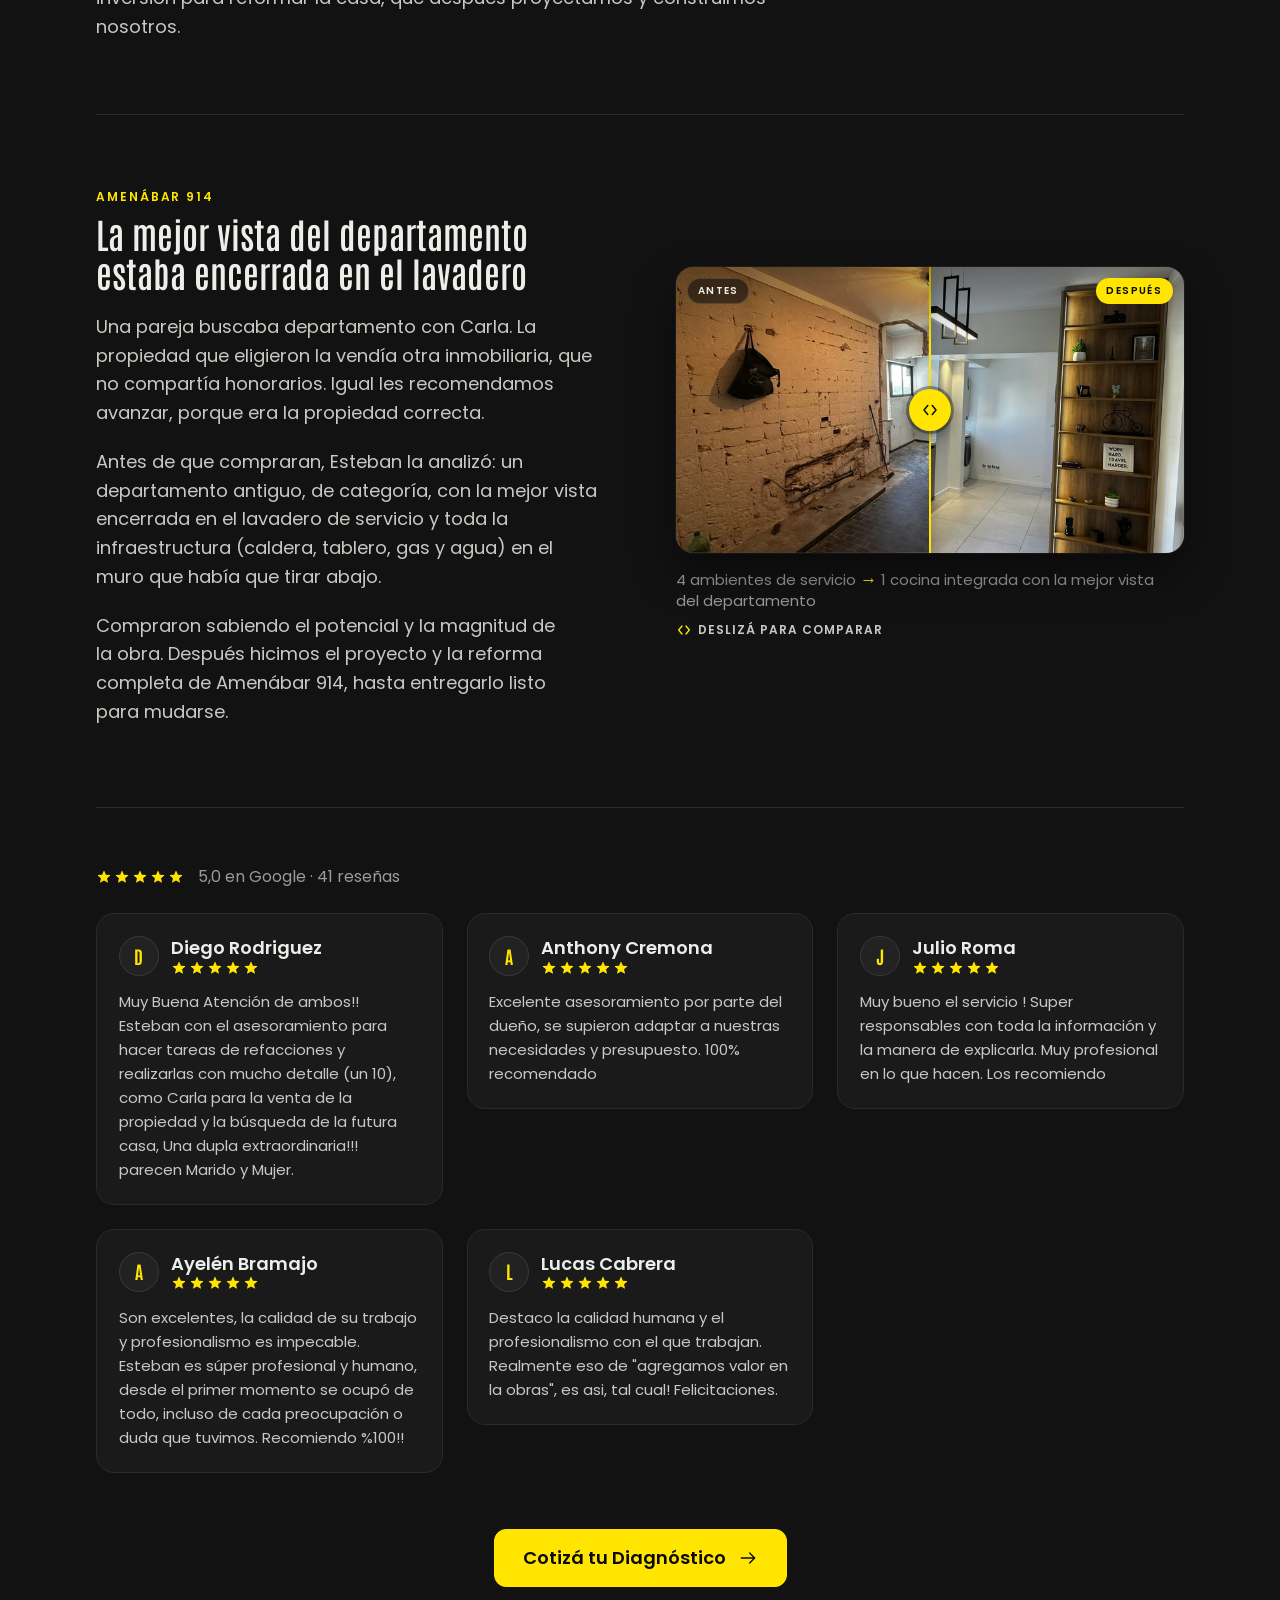
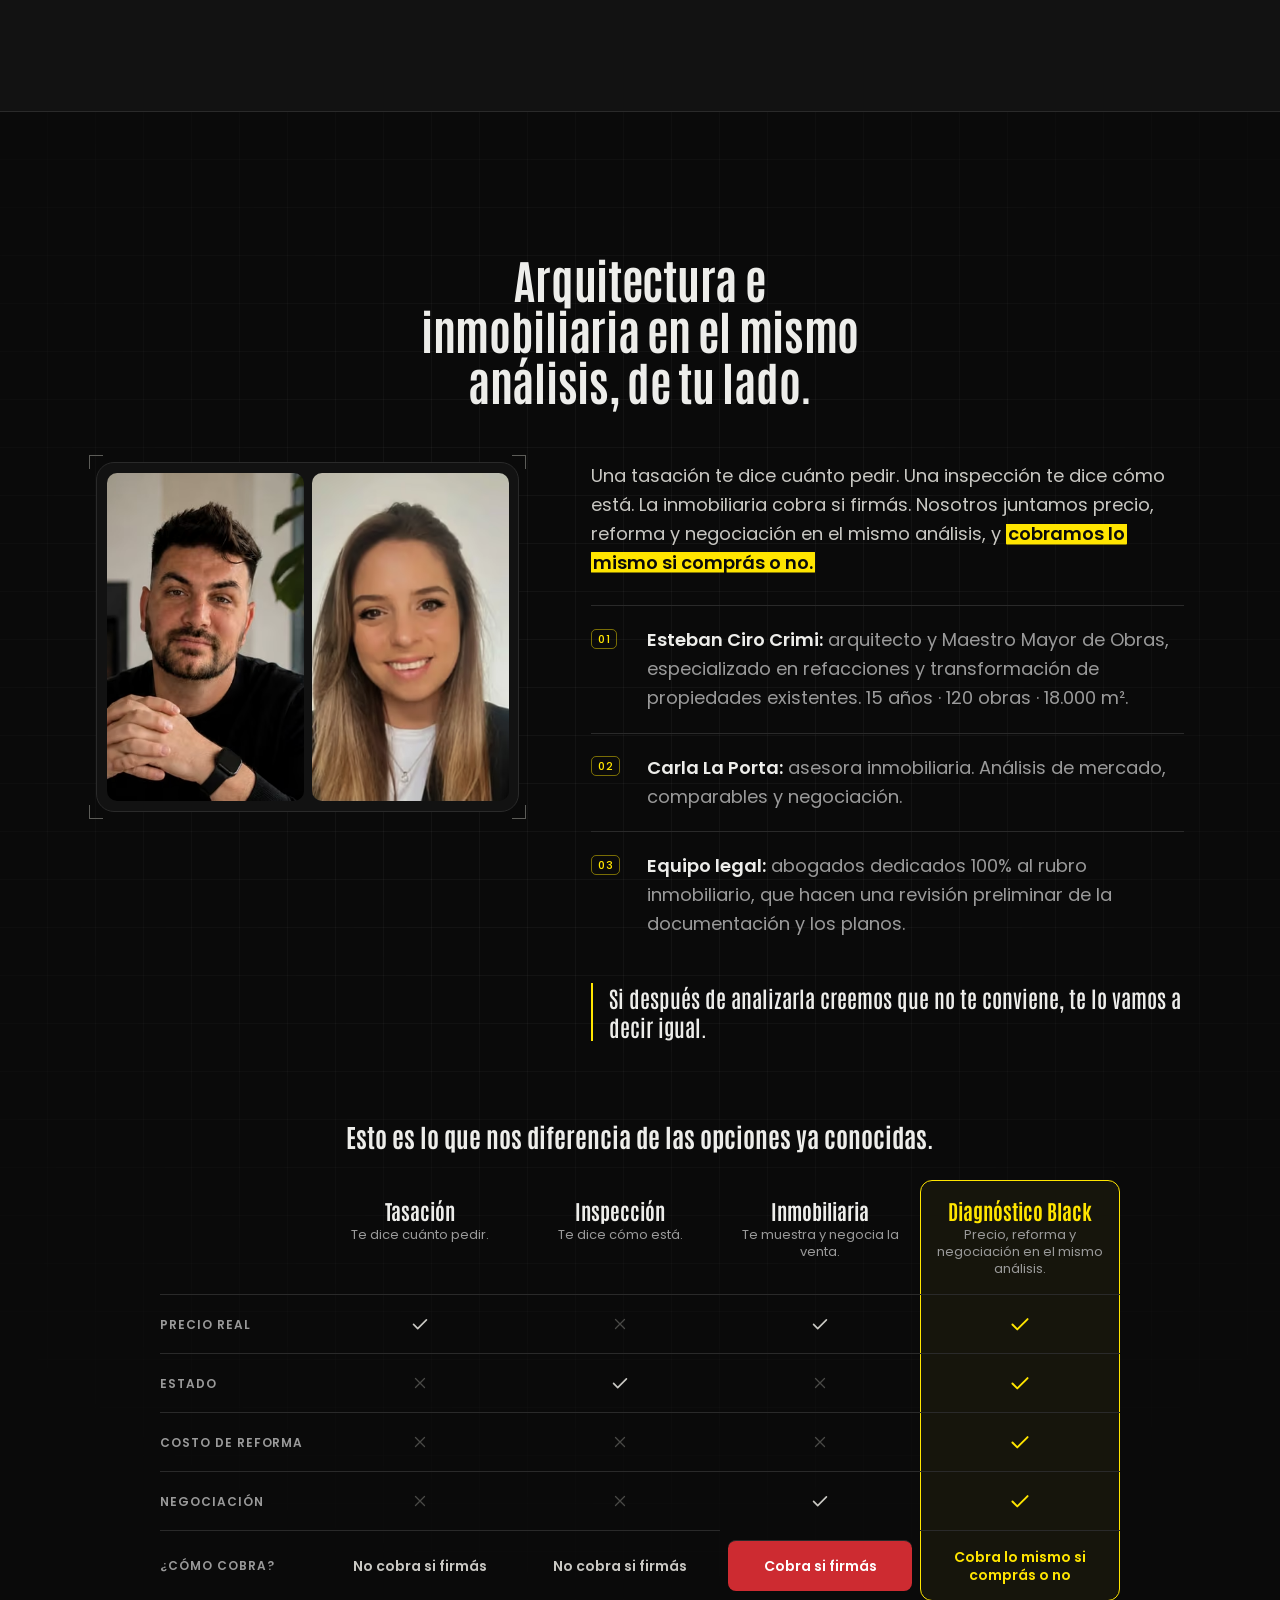
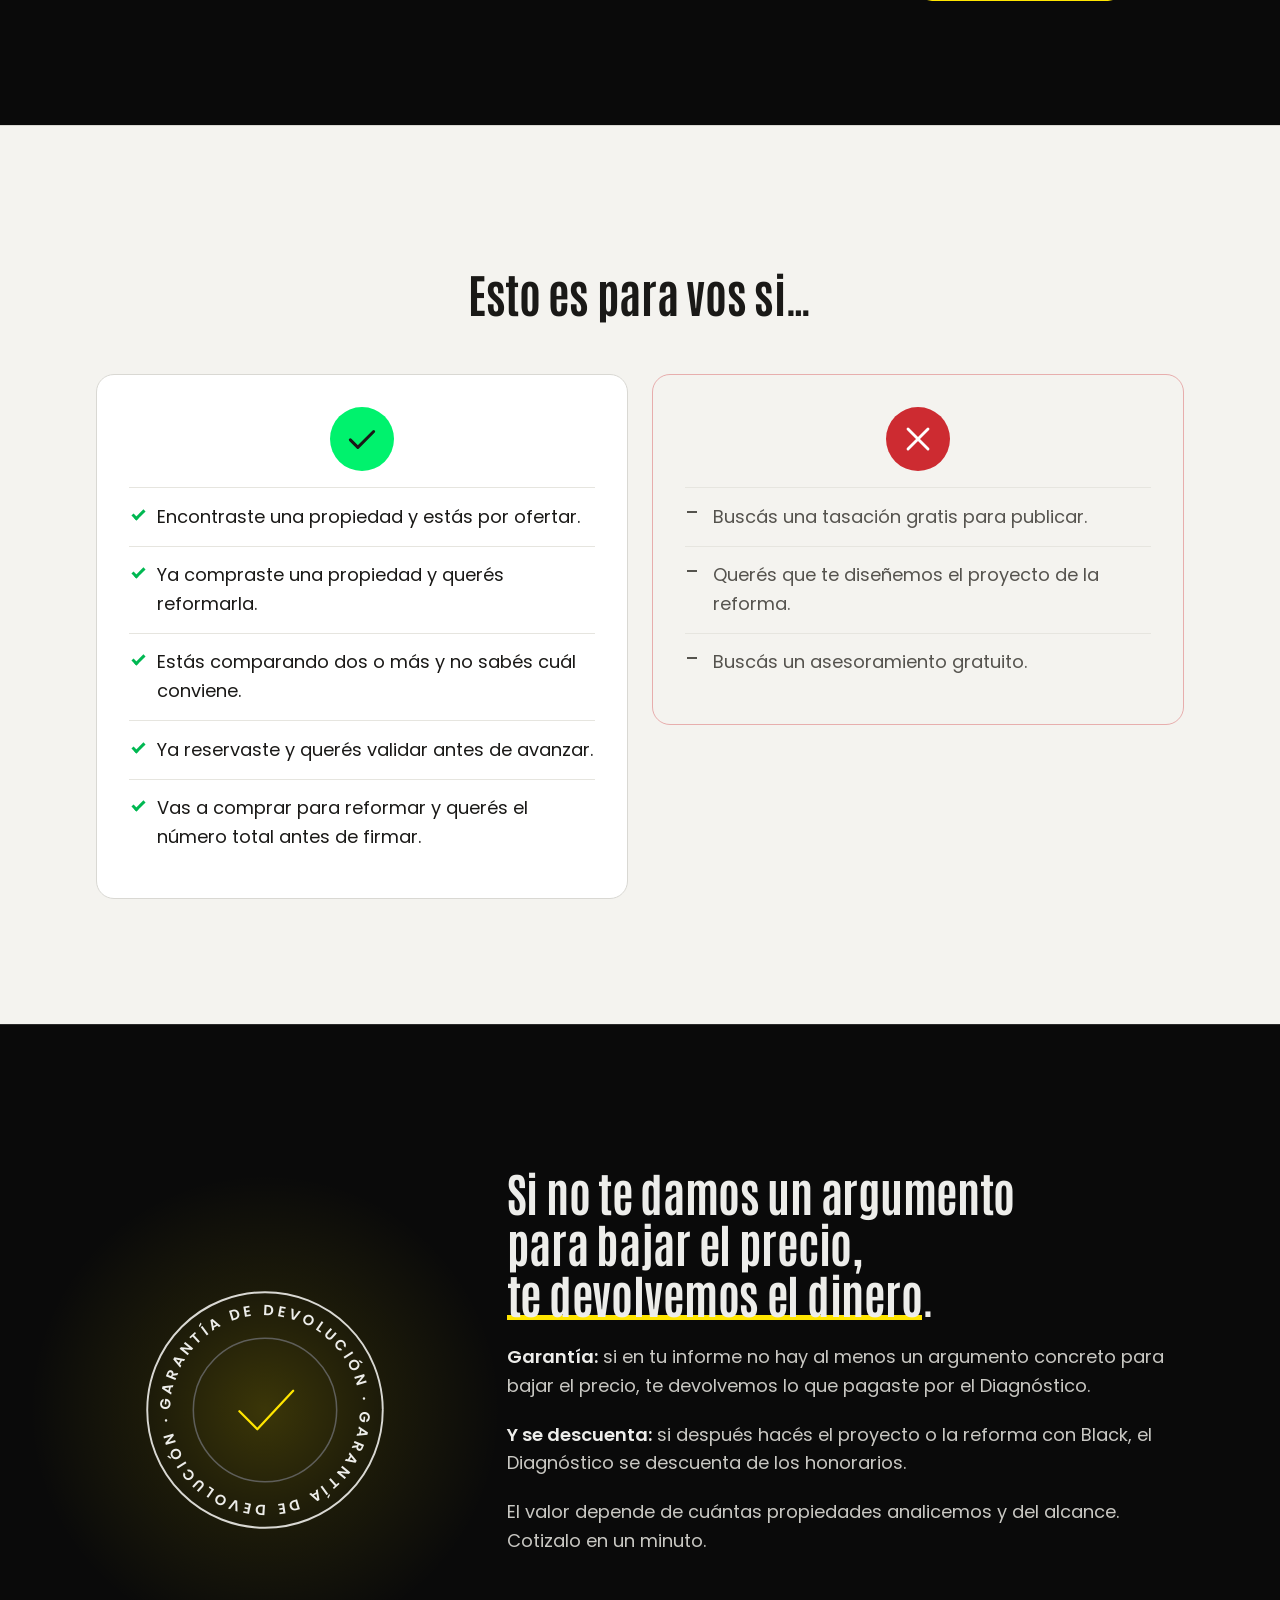
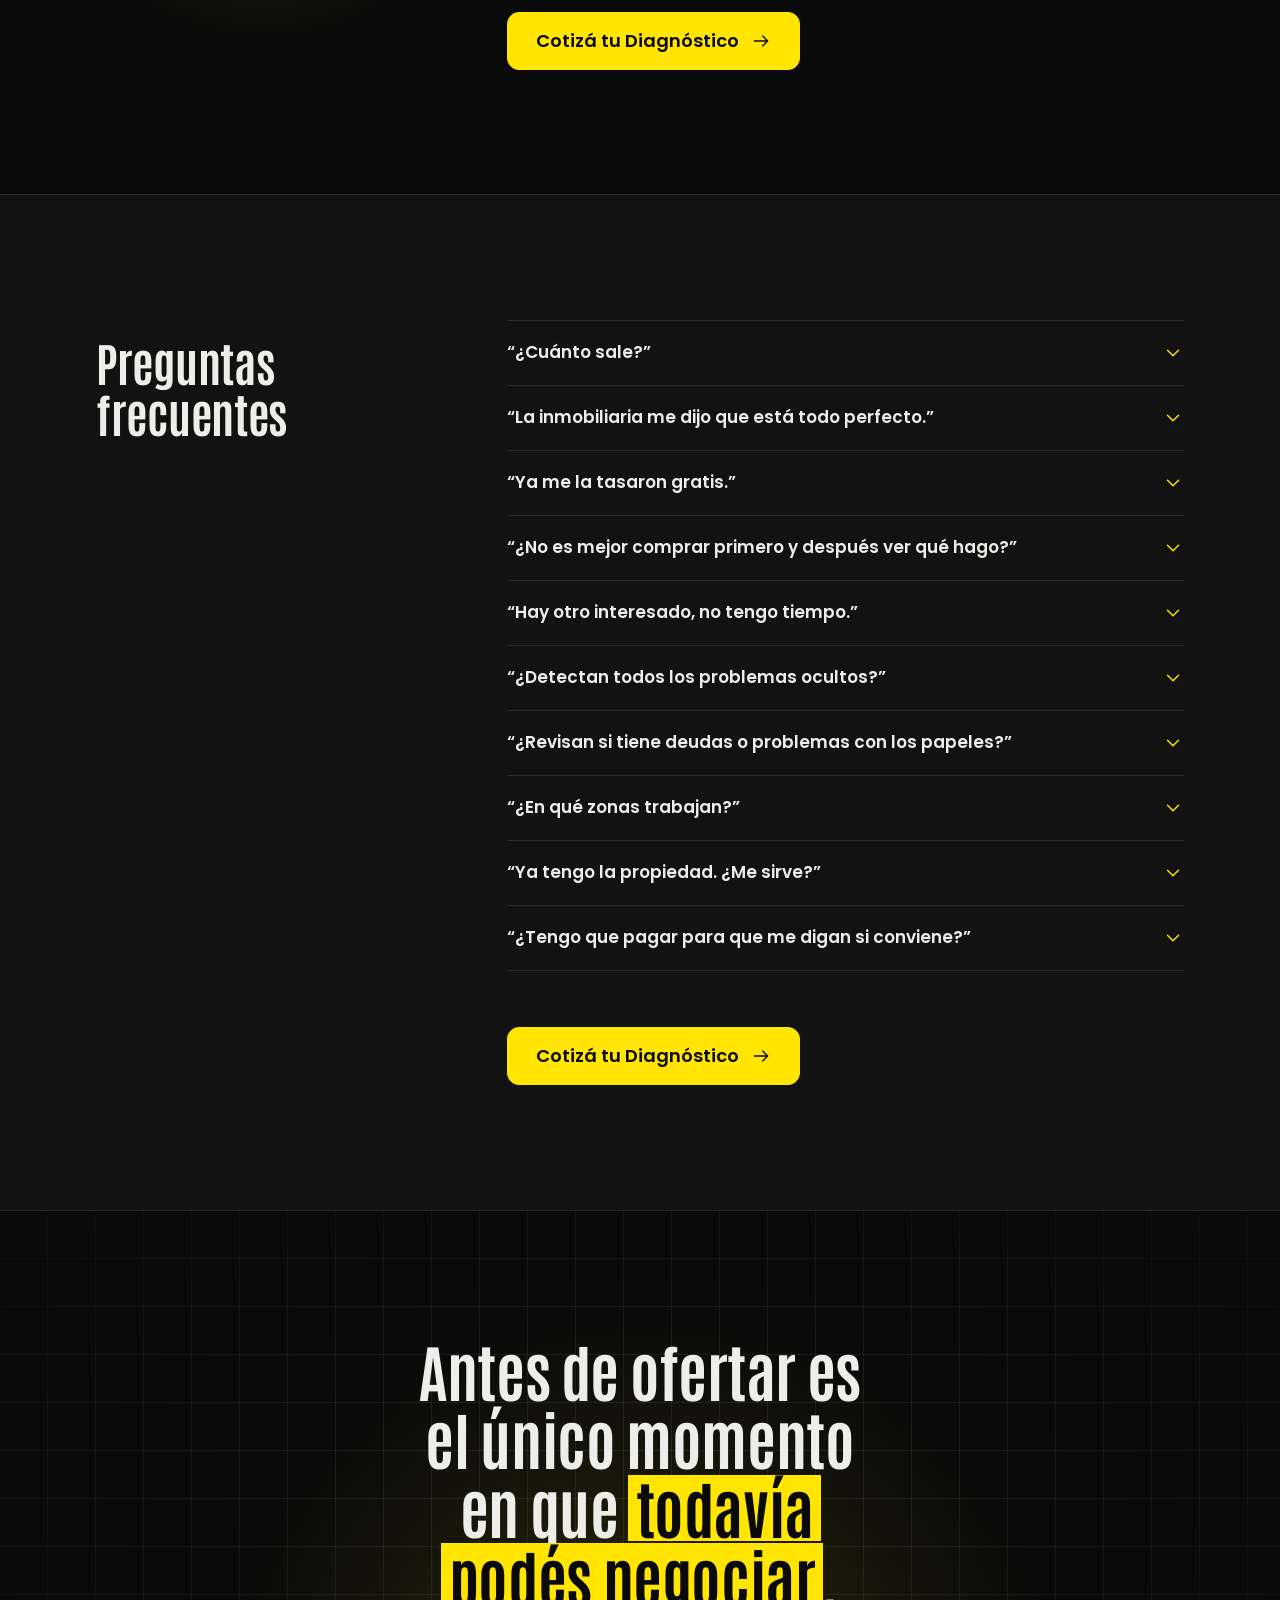
==== commit 37ed7d82: "Hero: "Cotización en 1 minuto" en su propia línea en mobile (sin salto de diseño al cargar Poppins) " ====
--- a/site/index.html
+++ b/site/index.html
@@ -161,7 +161,9 @@
         <p class="hg-caja"><span class="hg-luz" aria-hidden="true"></span><span class="hg-in"><svg class="hg-ico" width="14" height="14" aria-hidden="true"><use href="#i-escudo"/></svg> Si no te damos un argumento para bajar el precio, <b>te devolvemos el dinero.</b></span></p>
       </div>
       <a class="btn btn-1 btn-l btn-lg" href="#diagnostico" data-cta="cta_hero"><span>Cotizá tu Diagnóstico</span><svg width="20" height="20" aria-hidden="true"><use href="#i-flecha"/></svg></a>
-      <p class="hero-plazos">Cotización en 1 minuto · Visita en 72 h · Informe en 7 días</p>
+      <!-- En mobile, "Cotización en 1 minuto" va en su propia línea siempre:
+           así el corte no cambia cuando carga Poppins (sin salto de diseño). -->
+      <p class="hero-plazos"><span class="hp-1">Cotización en 1 minuto</span><span class="hp-sep"> · </span>Visita en 72 h · Informe en 7 días</p>
     </div>
     <!-- Prueba: quiénes son + reseñas de Google. -->
     <div class="hero-prueba" data-h="3">
--- a/site/assets/css/site.css
+++ b/site/assets/css/site.css
@@ -3711,6 +3711,12 @@
   .hero-plazos {
     font-size: 0.8125rem;
   }
+  .hero-plazos .hp-1 {
+    display: block;
+  }
+  .hero-plazos .hp-sep {
+    display: none;
+  }
 }
 @media (min-width: 1024px) {
   .hg-in {
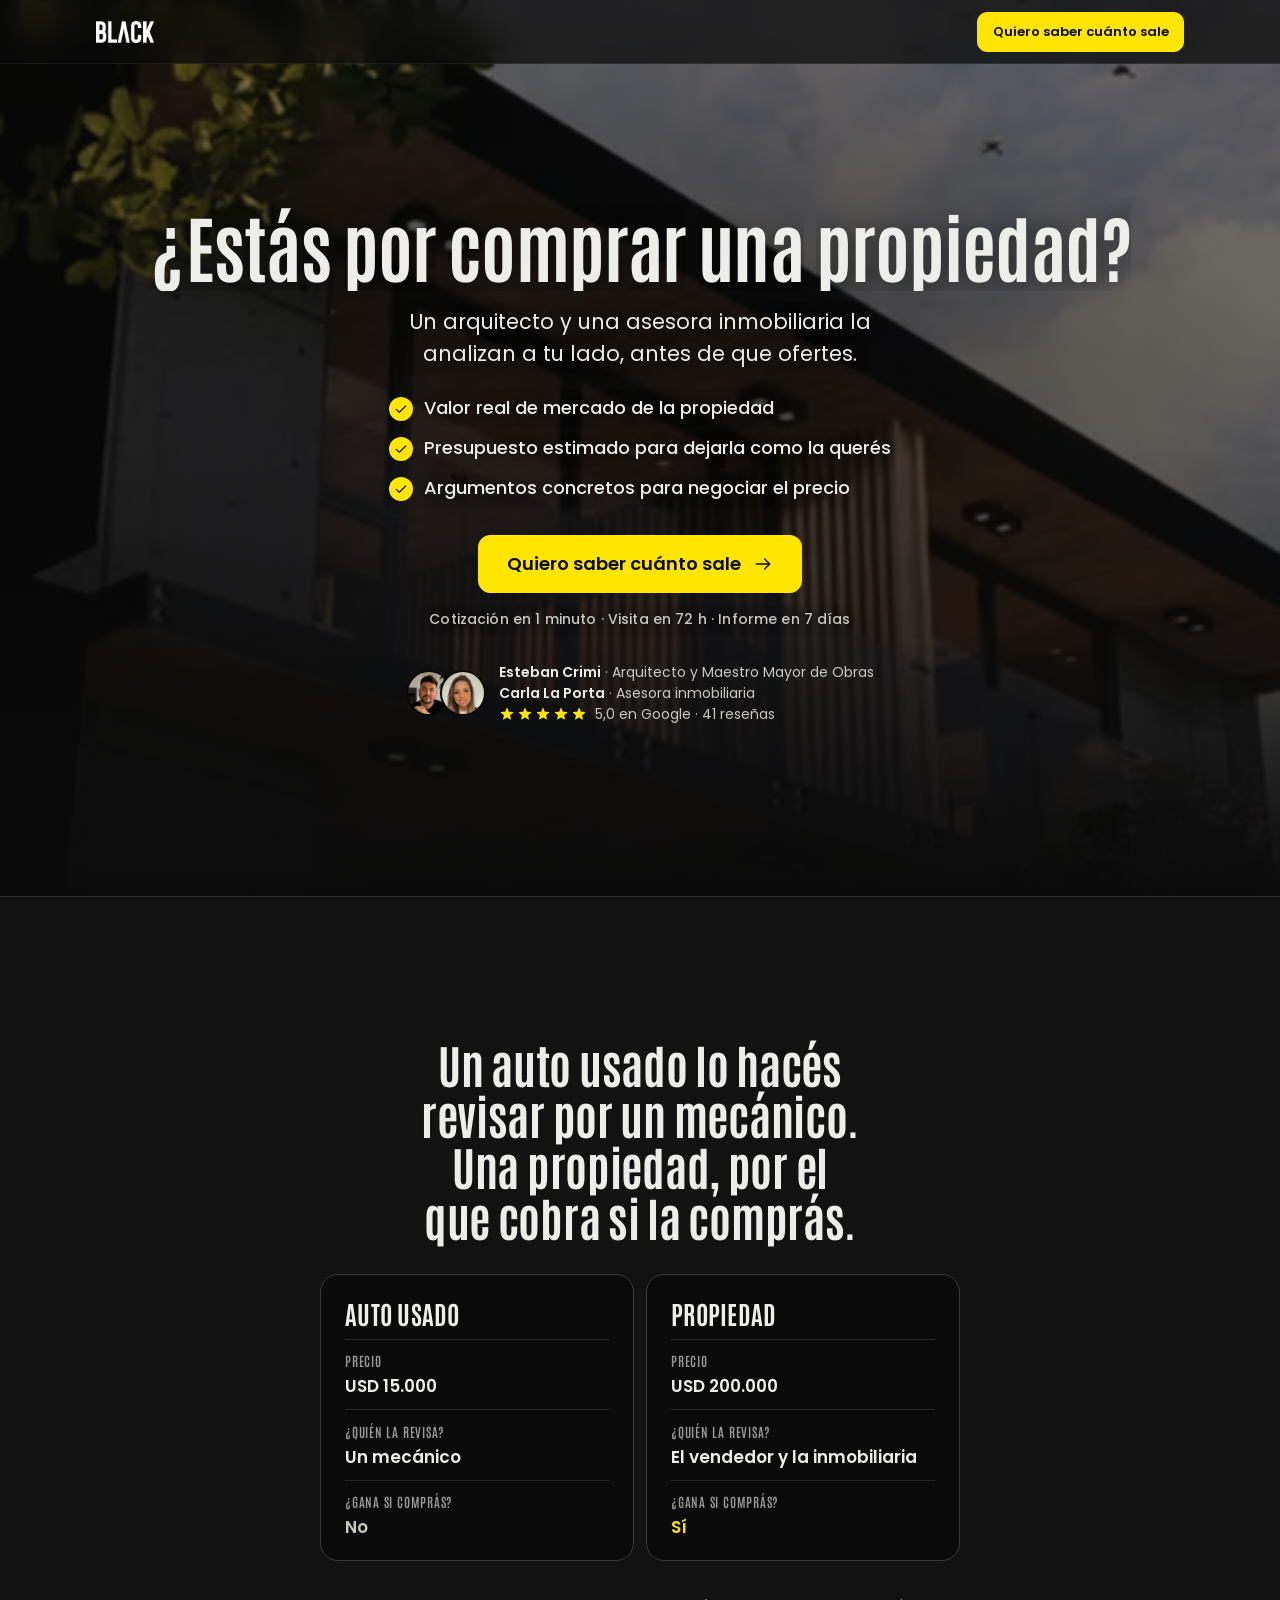
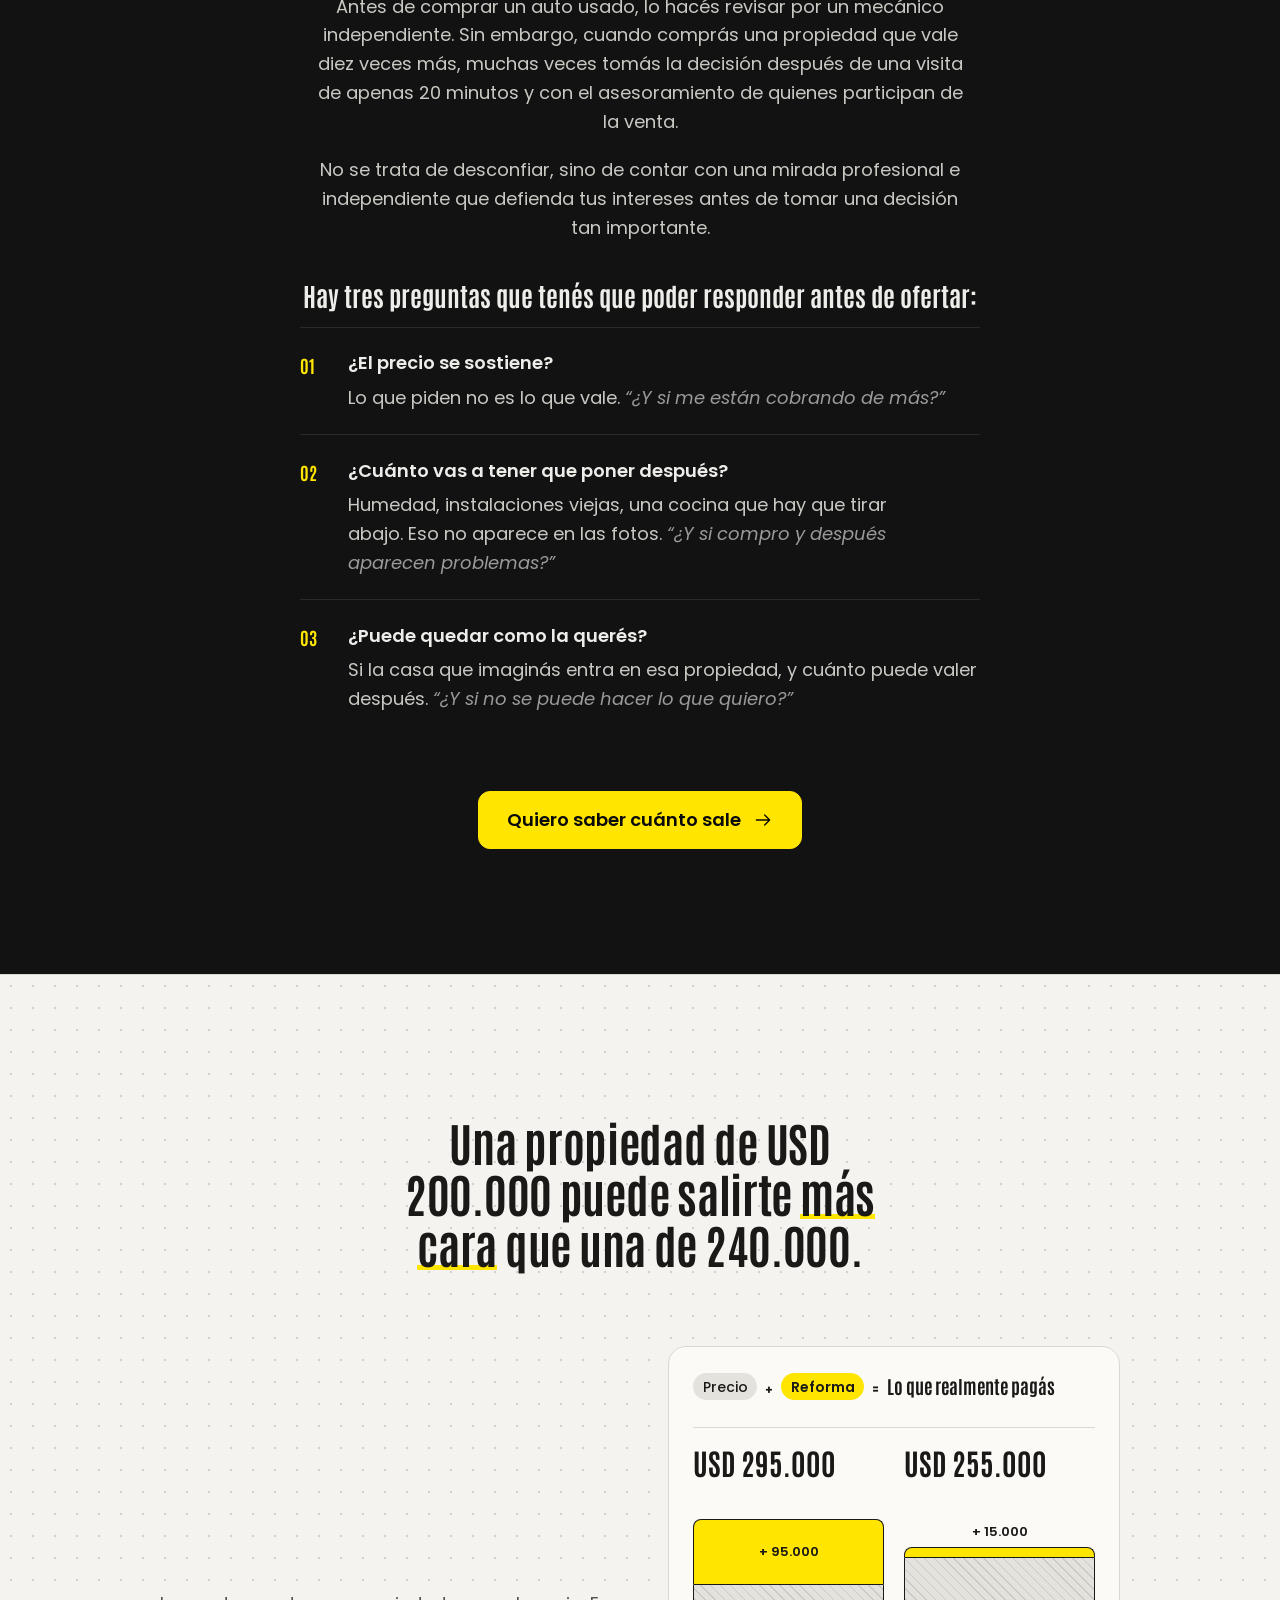
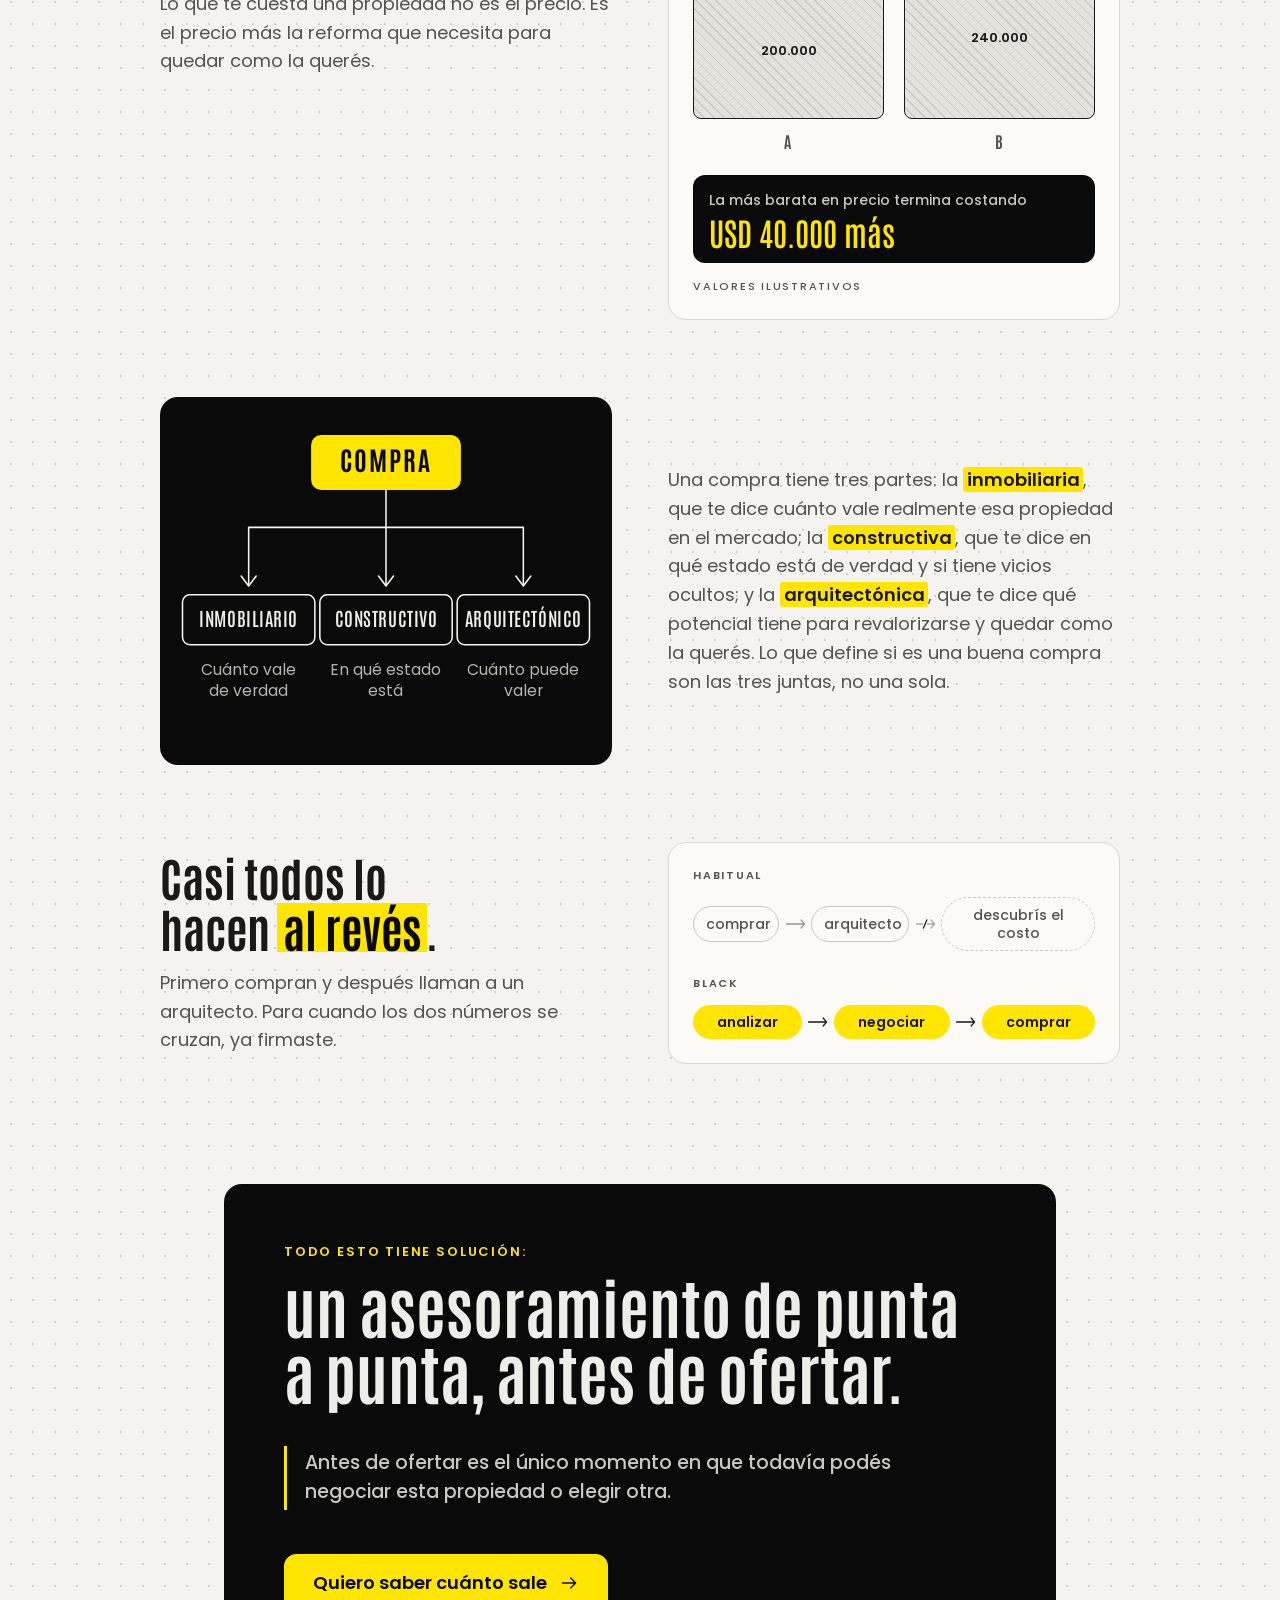
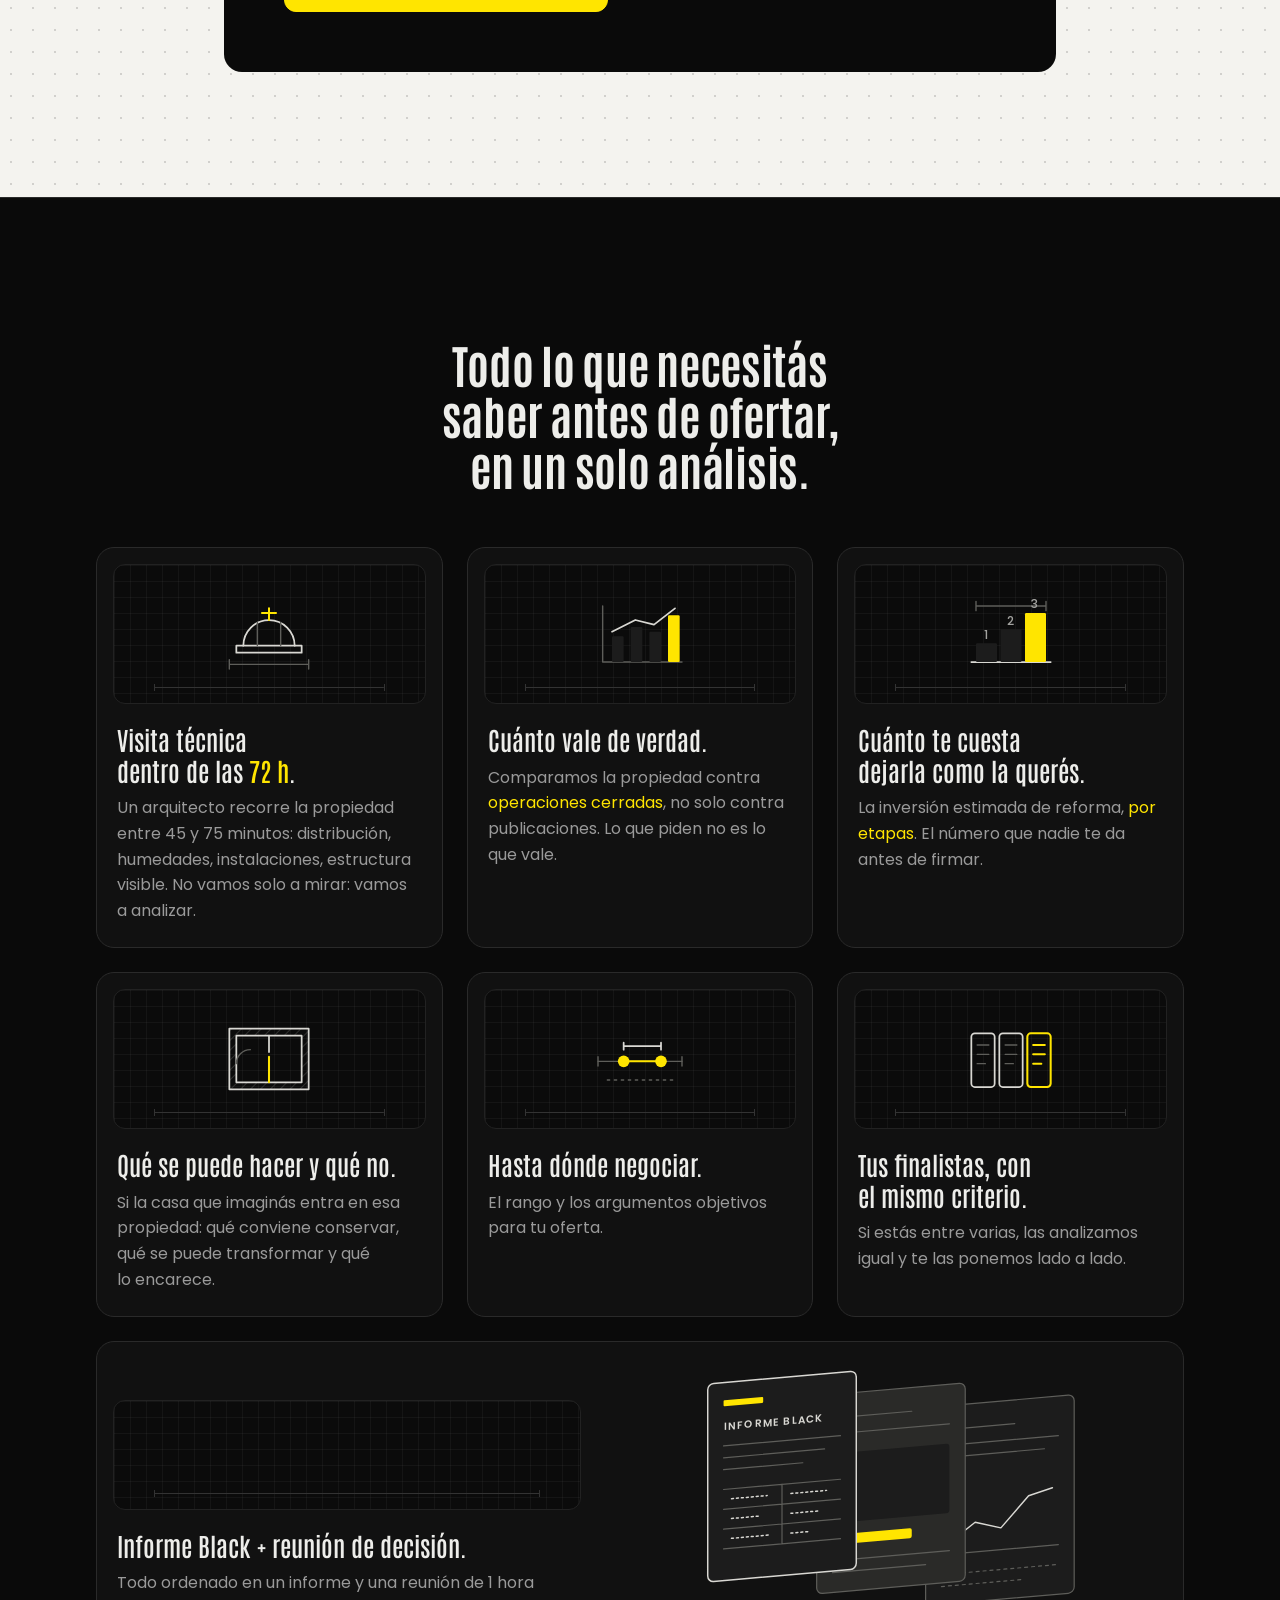
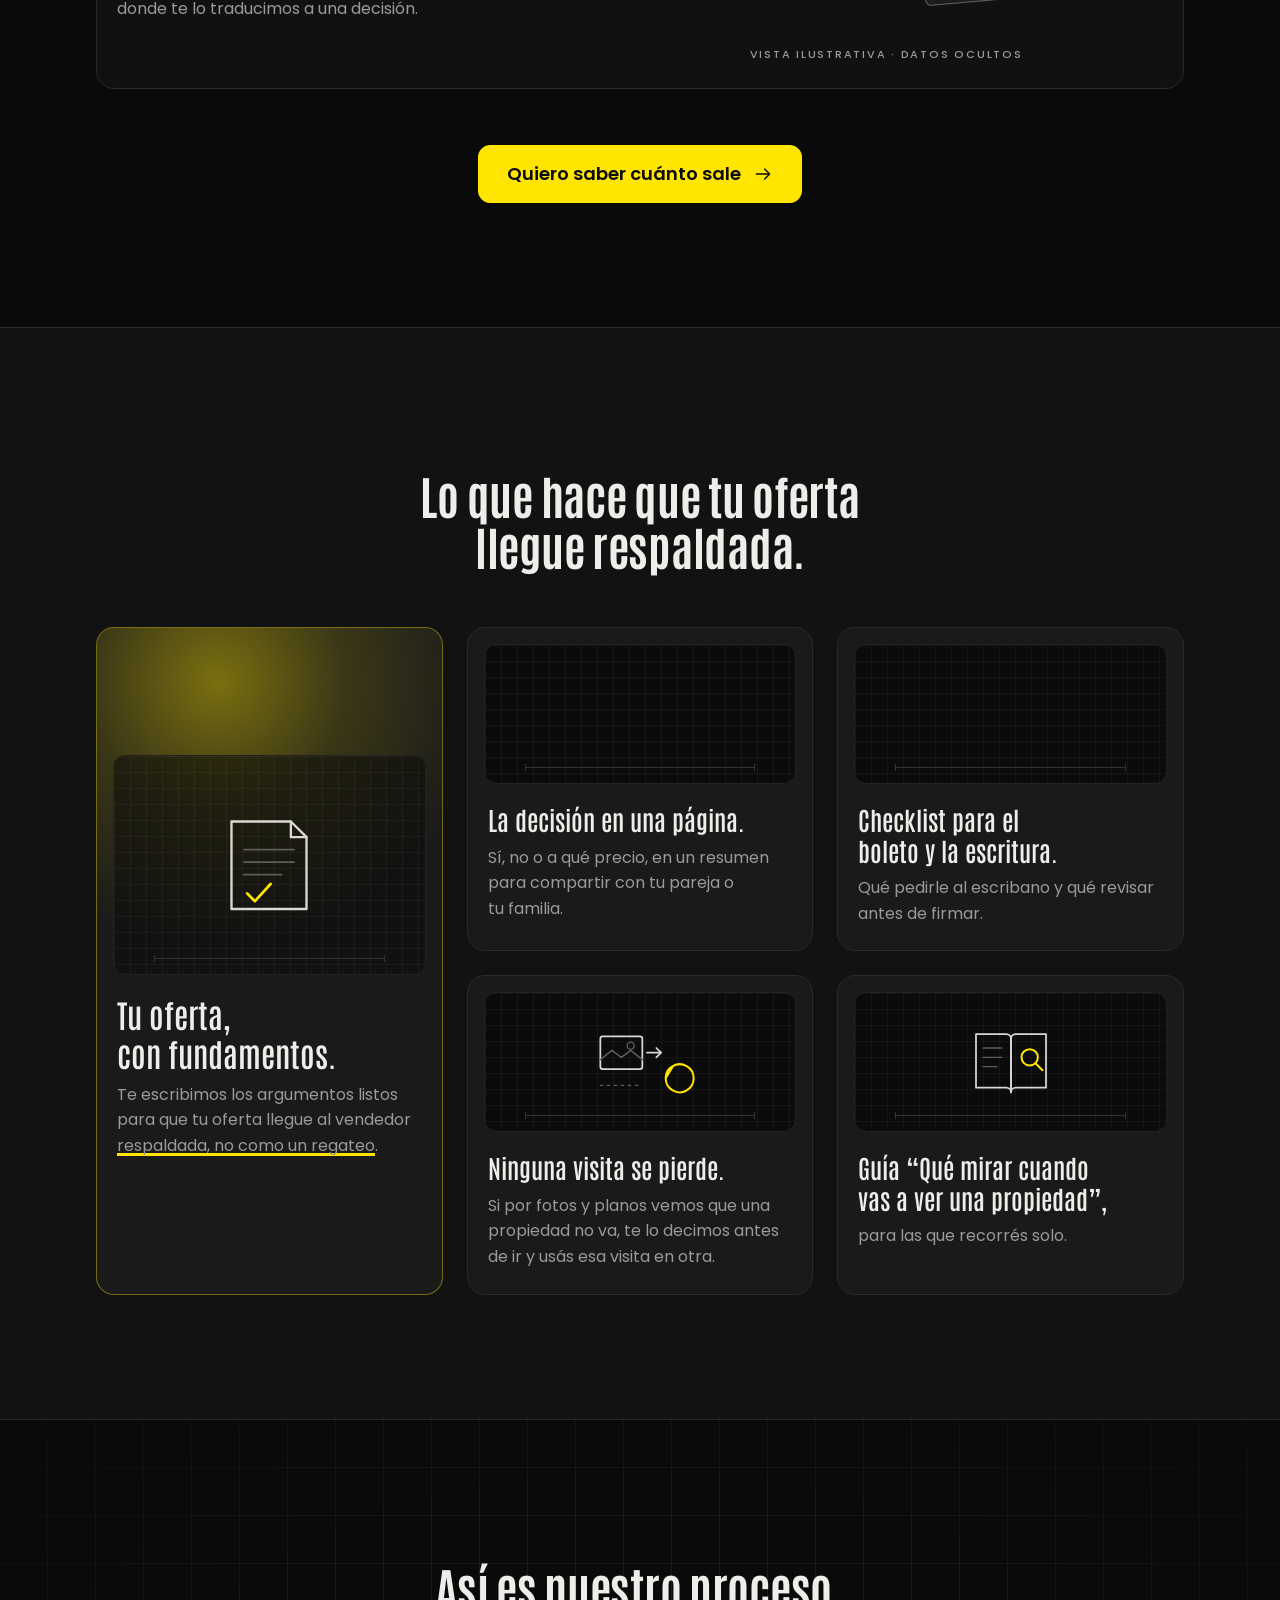
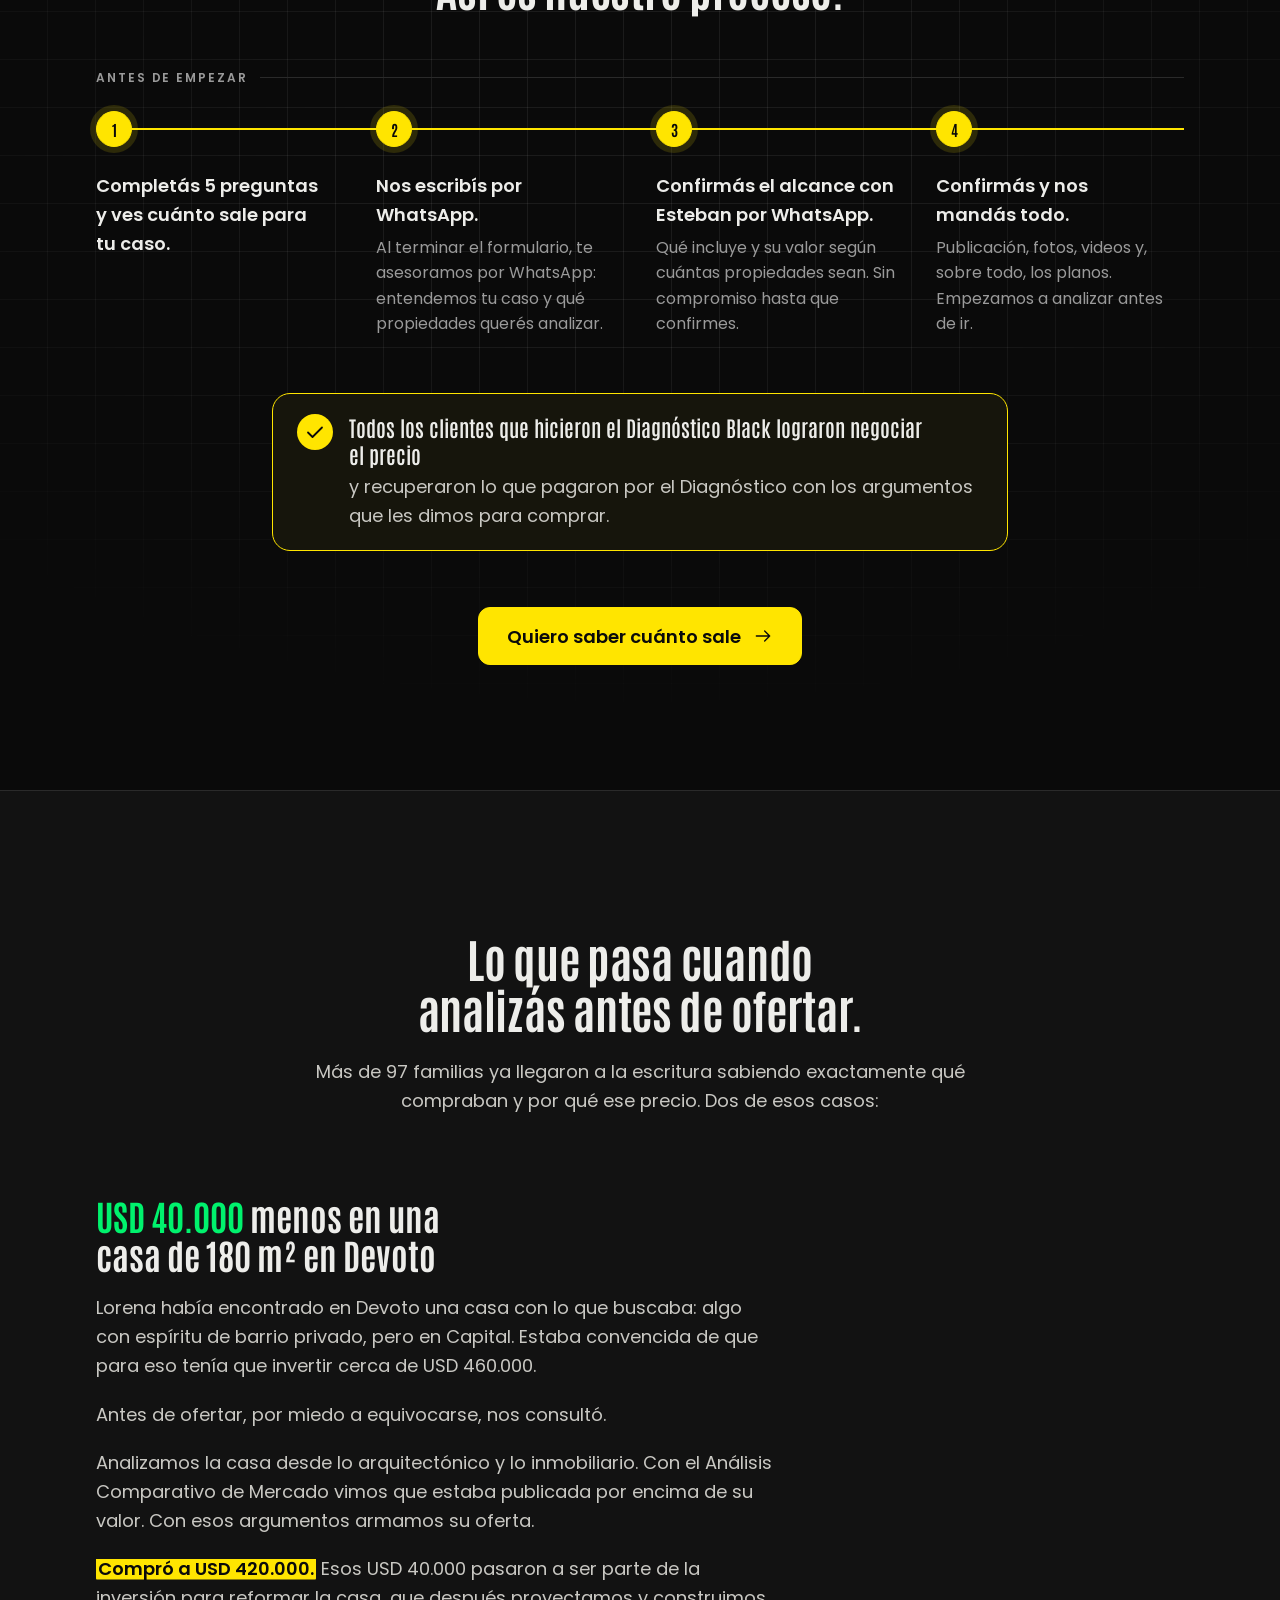
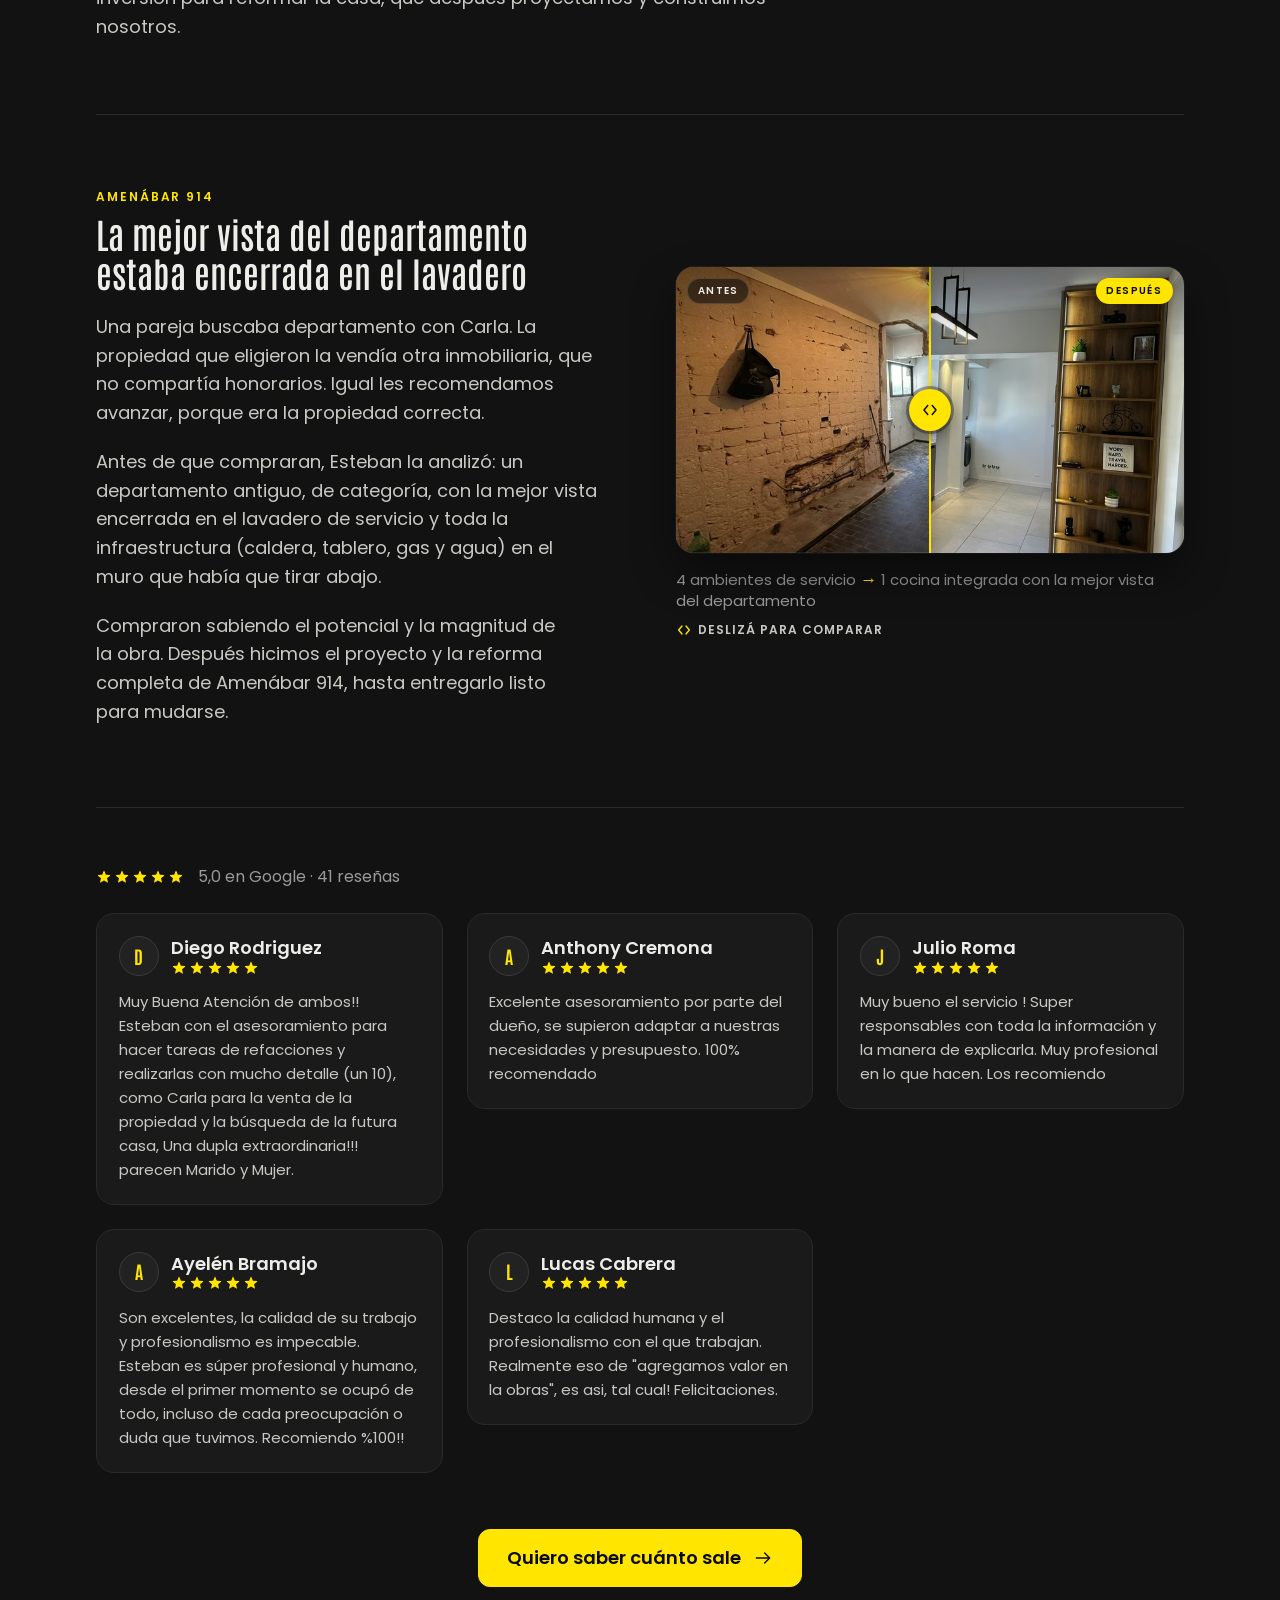
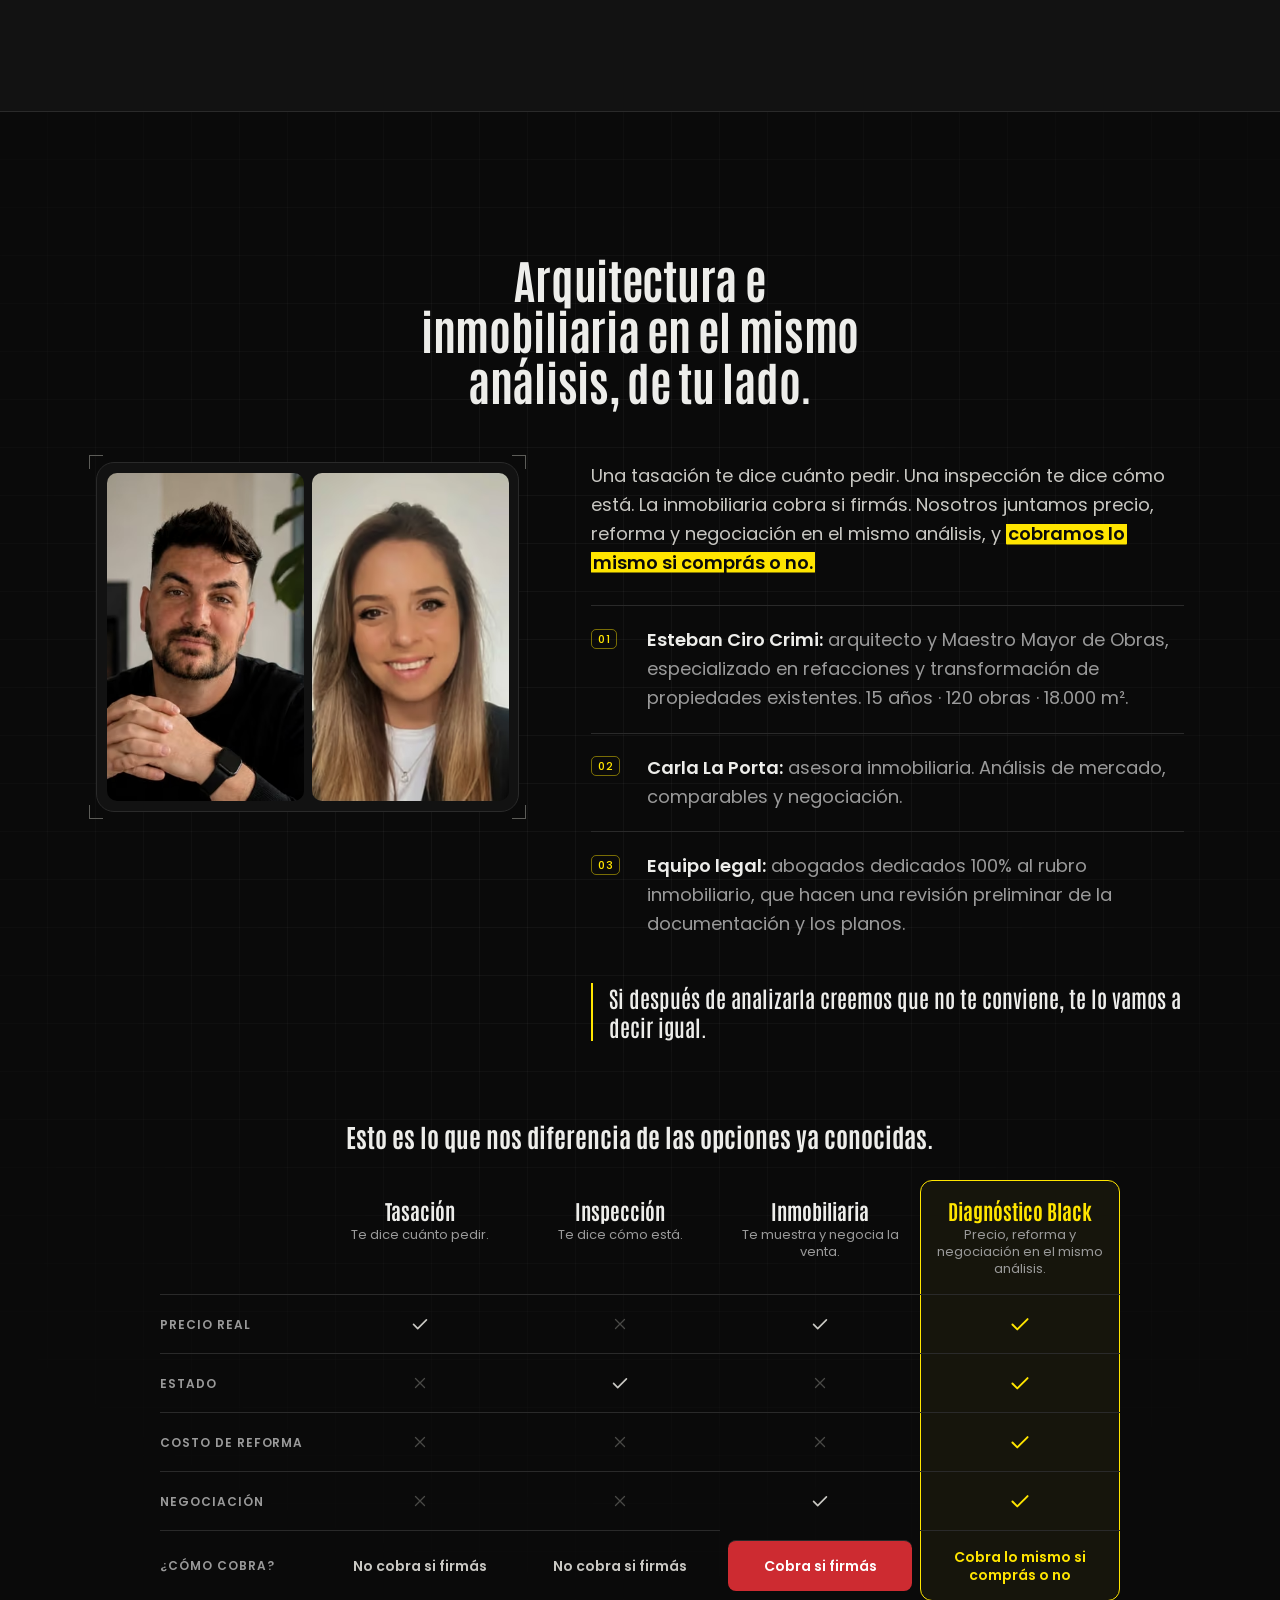
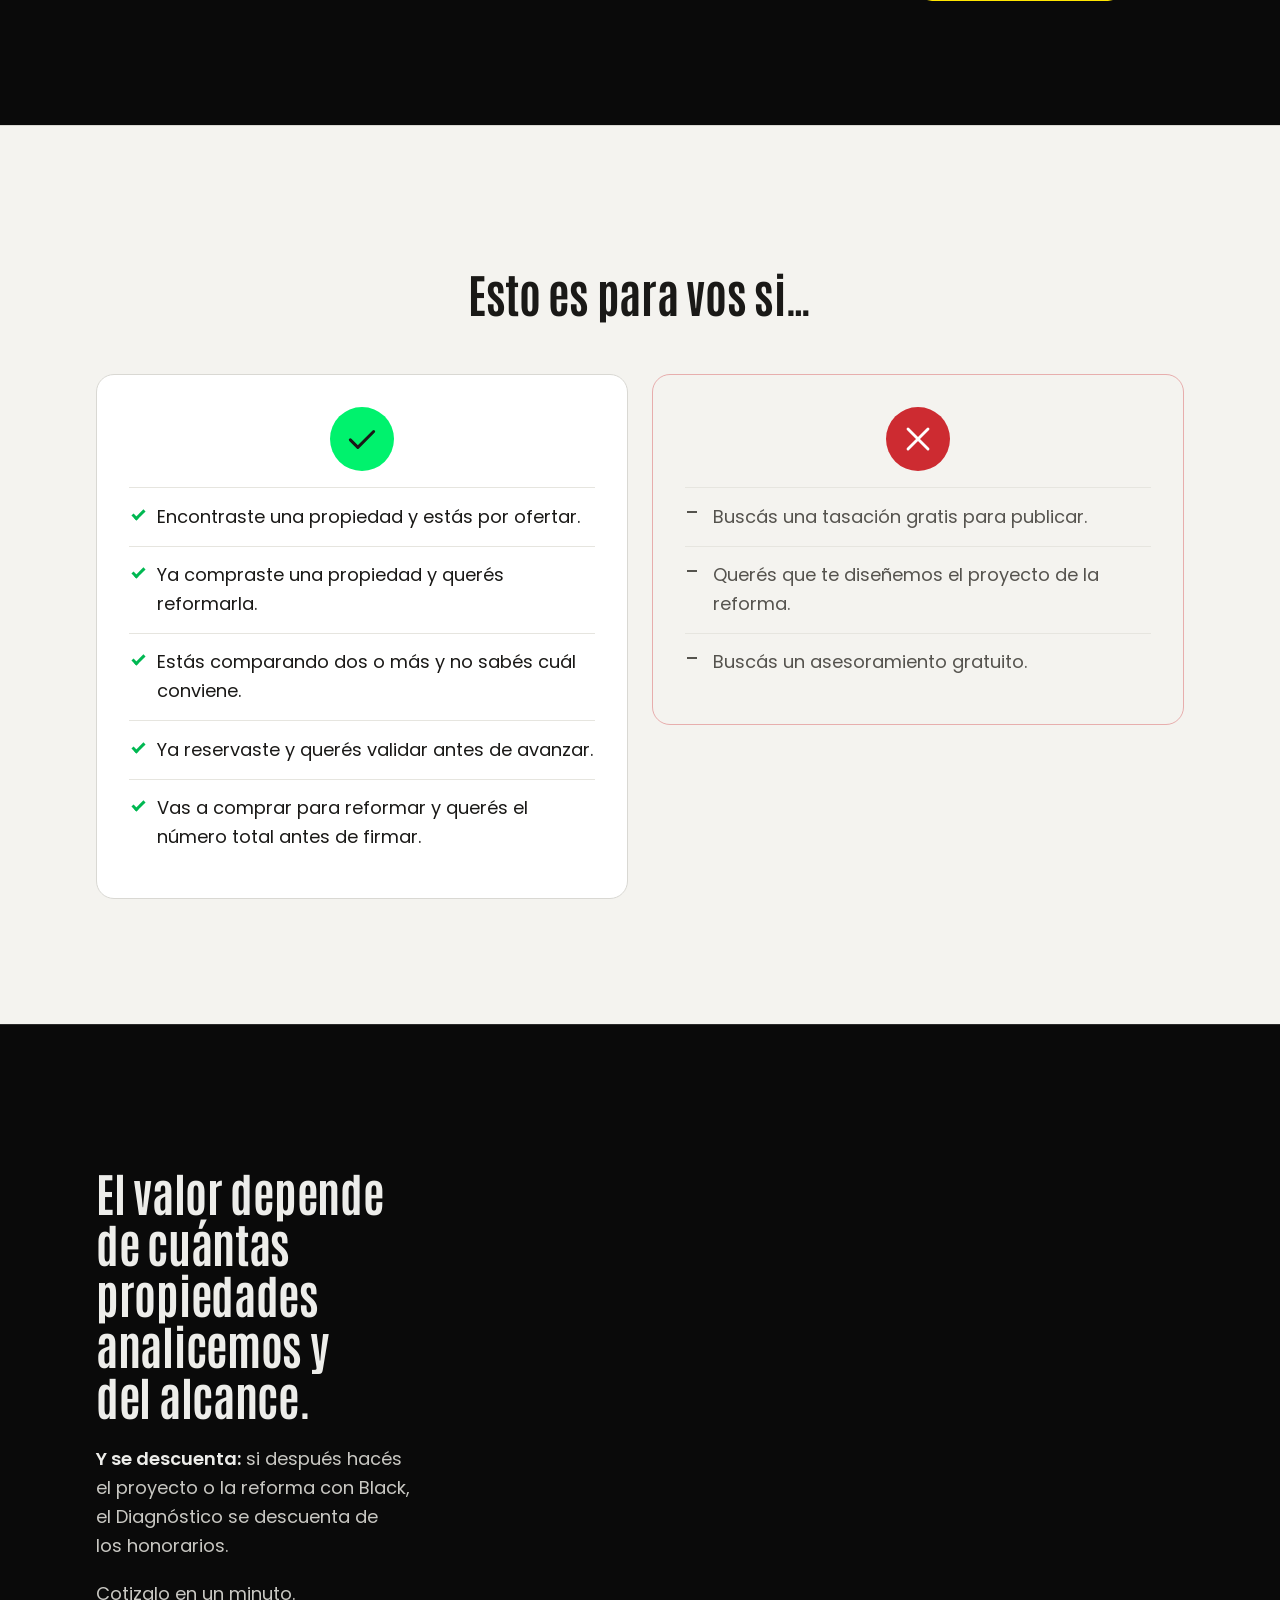
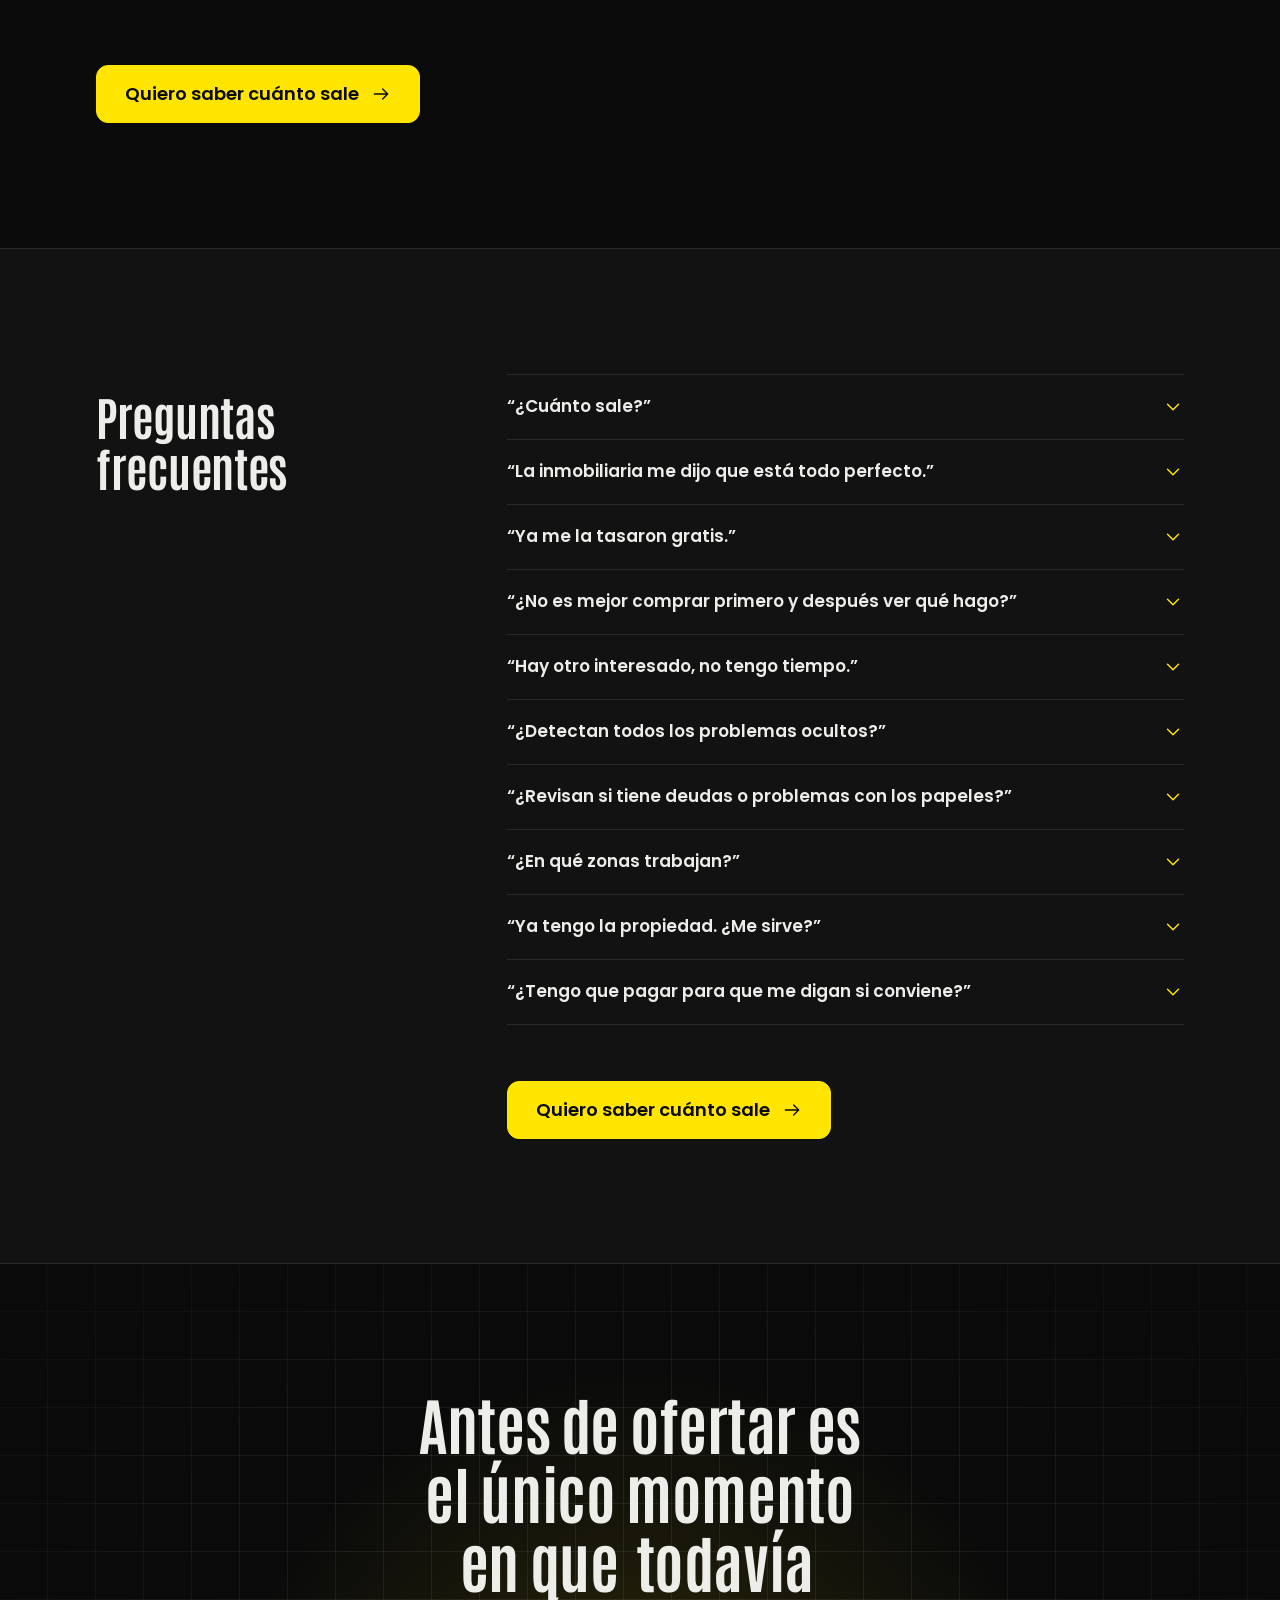
==== commit 6e429565: "Landing: CTAs "Quiero saber cuánto sale" y sin garantía de devolución en toda la página Se sacan la " ====
--- a/site/index.html
+++ b/site/index.html
@@ -83,7 +83,7 @@
 <link rel="preconnect" href="https://fonts.gstatic.com" crossorigin>
 <link rel="stylesheet" href="https://fonts.googleapis.com/css2?family=Antonio:wght@600;700&family=Poppins:ital,wght@0,400;0,500;0,600;1,400&display=swap" media="print" onload="this.media='all'">
 <noscript><link rel="stylesheet" href="https://fonts.googleapis.com/css2?family=Antonio:wght@600;700&family=Poppins:ital,wght@0,400;0,500;0,600;1,400&display=swap"></noscript>
-<link rel="stylesheet" href="assets/css/site.css?v=20261030">
+<link rel="stylesheet" href="assets/css/site.css?v=20261031">
 
 <script type="application/ld+json">
 {"@context":"https://schema.org","@type":"ProfessionalService","@id":"https://blackarquitectura.com/#business","name":"Black Arquitectura","description":"Estudio de arquitectura, obra y desarrollo inmobiliario en Buenos Aires. Diagnóstico Black: un arquitecto y una asesora inmobiliaria analizan la propiedad antes de que ofertes: precio, reforma y negociación.","url":"https://blackarquitectura.com/","telephone":"+54 9 11 6480-3777","image":"https://blackarquitectura.com/assets/brand/og.png","logo":"https://blackarquitectura.com/assets/brand/logo-white.png","sameAs":["https://www.instagram.com/black_arq/","https://maps.google.com/?cid=7365464068826002467"],"areaServed":[{"@type":"AdministrativeArea","name":"CABA"},{"@type":"AdministrativeArea","name":"Zona Norte"},{"@type":"AdministrativeArea","name":"Zona Oeste"}],"aggregateRating":{"@type":"AggregateRating","ratingValue":"5.0","reviewCount":"41"}}
@@ -99,7 +99,7 @@
 {"@type":"Question","name":"¿Revisan si tiene deudas o problemas con los papeles?","acceptedAnswer":{"@type":"Answer","text":"Nuestro equipo legal hace una revisión preliminar de la documentación y los planos. El estudio de títulos y los libres de deuda los pide el escribano; te damos el checklist de qué pedirle."}},
 {"@type":"Question","name":"¿En qué zonas trabajan?","acceptedAnswer":{"@type":"Answer","text":"CABA, Zona Norte y Zona Oeste del GBA. Otras localidades se evalúan según el caso."}},
 {"@type":"Question","name":"Ya tengo la propiedad. ¿Me sirve?","acceptedAnswer":{"@type":"Answer","text":"Sí. El mismo análisis te dice qué reforma conviene, en qué orden y cuánto cuesta. Elegí \"Ya es mía y quiero reformarla\" en el formulario."}},
-{"@type":"Question","name":"¿Tengo que pagar para que me digan si conviene?","acceptedAnswer":{"@type":"Answer","text":"Sí, y es justamente lo que garantiza que nadie gana nada si comprás. Y si no te damos un argumento para bajar el precio, te devolvemos el dinero."}}]}
+{"@type":"Question","name":"¿Tengo que pagar para que me digan si conviene?","acceptedAnswer":{"@type":"Answer","text":"Sí, y es justamente lo que garantiza que nadie gana nada si comprás."}}]}
 </script>
 </head>
 
@@ -127,7 +127,7 @@
 <header class="top">
   <div class="wrap top-in">
     <img class="top-logo" src="assets/brand/black-solo-blanco-160.png" width="160" height="61" alt="Black Arquitectura">
-    <a class="btn btn-1 btn-l btn-sm" href="#diagnostico" data-cta="cta_header"><span>Cotizá tu Diagnóstico</span></a>
+    <a class="btn btn-1 btn-l btn-sm" href="#diagnostico" data-cta="cta_header"><span>Quiero saber cuánto sale</span></a>
   </div>
 </header>
 
@@ -154,13 +154,7 @@
       <li><svg aria-hidden="true"><use href="#i-ok"/></svg>Argumentos concretos para negociar el precio</li>
     </ul>
     <div class="hero-cta" data-h="2">
-      <!-- Garantía: píldora finita. Una luz recorre el borde y un halo late
-           detrás, en loop. El ícono lleva tamaño en el HTML: sin CSS no crece. -->
-      <div class="hg">
-        <span class="hg-halo" aria-hidden="true"></span>
-        <p class="hg-caja"><span class="hg-luz" aria-hidden="true"></span><span class="hg-in"><svg class="hg-ico" width="14" height="14" aria-hidden="true"><use href="#i-escudo"/></svg> Si no te damos un argumento para bajar el precio, <b>te devolvemos el dinero.</b></span></p>
-      </div>
-      <a class="btn btn-1 btn-l btn-lg" href="#diagnostico" data-cta="cta_hero"><span>Cotizá tu Diagnóstico</span><svg width="20" height="20" aria-hidden="true"><use href="#i-flecha"/></svg></a>
+      <a class="btn btn-1 btn-l btn-lg" href="#diagnostico" data-cta="cta_hero"><span>Quiero saber cuánto sale</span><svg width="20" height="20" aria-hidden="true"><use href="#i-flecha"/></svg></a>
       <!-- En mobile, "Cotización en 1 minuto" va en su propia línea siempre:
            así el corte no cambia cuando carga Poppins (sin salto de diseño). -->
       <p class="hero-plazos"><span class="hp-1">Cotización en 1 minuto</span><span class="hp-sep"> · </span>Visita en 72 h · Informe en 7 días</p>
@@ -221,7 +215,7 @@
         <li><p><b>¿Puede quedar como la querés?</b> Si la casa que imaginás entra en esa propiedad, y cuánto puede valer después. <em>“¿Y si no se puede hacer lo que quiero?”</em></p></li>
       </ol>
       <div class="cta-fila" data-reveal>
-        <a class="btn btn-1 btn-l btn-lg" href="#diagnostico" data-cta="cta_problema"><span>Cotizá tu Diagnóstico</span><svg width="20" height="20" aria-hidden="true"><use href="#i-flecha"/></svg></a>
+        <a class="btn btn-1 btn-l btn-lg" href="#diagnostico" data-cta="cta_problema"><span>Quiero saber cuánto sale</span><svg width="20" height="20" aria-hidden="true"><use href="#i-flecha"/></svg></a>
       </div>
     </div>
 
@@ -308,7 +302,7 @@
       <p class="solucion" data-reveal><span>Todo esto tiene solución:</span> <b>un asesoramiento de punta a punta, antes de ofertar.</b></p>
       <p class="frase" data-reveal>Antes de ofertar es el único momento en que todavía podés negociar esta propiedad o elegir otra.</p>
       <div class="cta-fila" data-reveal>
-        <a class="btn btn-1 btn-l btn-lg" href="#diagnostico" data-cta="cta_solucion"><span>Cotizá tu Diagnóstico</span><svg width="20" height="20" aria-hidden="true"><use href="#i-flecha"/></svg></a>
+        <a class="btn btn-1 btn-l btn-lg" href="#diagnostico" data-cta="cta_solucion"><span>Quiero saber cuánto sale</span><svg width="20" height="20" aria-hidden="true"><use href="#i-flecha"/></svg></a>
       </div>
     </div>
   </div>
@@ -406,7 +400,7 @@
     </ul>
 
     <div class="cta-fila" data-reveal>
-      <a class="btn btn-1 btn-l btn-lg" href="#diagnostico" data-cta="cta_incluye"><span>Cotizá tu Diagnóstico</span><svg width="20" height="20" aria-hidden="true"><use href="#i-flecha"/></svg></a>
+      <a class="btn btn-1 btn-l btn-lg" href="#diagnostico" data-cta="cta_incluye"><span>Quiero saber cuánto sale</span><svg width="20" height="20" aria-hidden="true"><use href="#i-flecha"/></svg></a>
     </div>
   </div>
 </section>
@@ -486,7 +480,7 @@
       <p><b>Todos los clientes que hicieron el Diagnóstico Black lograron negociar el precio</b> y recuperaron lo que pagaron por el Diagnóstico con los argumentos que les dimos para comprar.</p>
     </div>
     <div class="cta-fila" data-reveal>
-      <a class="btn btn-1 btn-l btn-lg" href="#diagnostico" data-cta="cta_pasos"><span>Cotizá tu Diagnóstico</span><svg width="20" height="20" aria-hidden="true"><use href="#i-flecha"/></svg></a>
+      <a class="btn btn-1 btn-l btn-lg" href="#diagnostico" data-cta="cta_pasos"><span>Quiero saber cuánto sale</span><svg width="20" height="20" aria-hidden="true"><use href="#i-flecha"/></svg></a>
     </div>
   </div>
 </section>
@@ -553,7 +547,7 @@
     </div>
 
     <div class="cta-fila" data-reveal>
-      <a class="btn btn-1 btn-l btn-lg" href="#diagnostico" data-cta="cta_casos"><span>Cotizá tu Diagnóstico</span><svg width="20" height="20" aria-hidden="true"><use href="#i-flecha"/></svg></a>
+      <a class="btn btn-1 btn-l btn-lg" href="#diagnostico" data-cta="cta_casos"><span>Quiero saber cuánto sale</span><svg width="20" height="20" aria-hidden="true"><use href="#i-flecha"/></svg></a>
     </div>
   </div>
 </section>
@@ -644,30 +638,19 @@
 </section>
 
 
-<!-- ====================================================== 10 · GARANTÍA === -->
+<!-- ===================================================== 10 · INVERSIÓN === -->
+<!-- Se mantienen el id "garantia" y el CTA cta_garantia para no cortar la
+     atribución (el CTA de esta sección sigue contando igual). -->
 <section class="sec bg-negro" id="garantia">
-  <div class="wrap garantia">
-    <div class="sello-wrap" aria-hidden="true">
-      <span class="glow" aria-hidden="true"></span>
-      <svg class="sello il" viewBox="0 0 200 200" data-draw>
-        <defs><path id="sello-c" d="M100 100m-74 0a74 74 0 1 1 148 0a74 74 0 1 1-148 0"/></defs>
-        <circle class="s" cx="100" cy="100" r="92"/>
-        <circle class="s2" cx="100" cy="100" r="56"/>
-        <g class="sello-giro">
-          <text class="t sello-txt"><textPath href="#sello-c" textLength="460">GARANTÍA DE DEVOLUCIÓN · GARANTÍA DE DEVOLUCIÓN ·</textPath></text>
-        </g>
-        <path class="y" d="M80 101l14 14 28-30" stroke-width="3"/>
-      </svg>
-    </div>
+  <div class="wrap garantia garantia-solo">
     <div class="garantia-txt">
-      <h2 data-reveal>Si no te damos un argumento <span class="nw">para bajar el precio,</span> <span class="hl-u">te devolvemos el dinero</span>.</h2>
+      <h2 data-reveal>El valor depende de cuántas propiedades analicemos y del alcance.</h2>
       <div class="texto" data-reveal>
-        <p><b>Garantía:</b> si en tu informe no hay al menos un argumento concreto para bajar el precio, te devolvemos lo que pagaste por el Diagnóstico.</p>
         <p><b>Y se descuenta:</b> si después hacés el proyecto o la reforma con Black, el Diagnóstico se descuenta de los honorarios.</p>
-        <p>El valor depende de cuántas propiedades analicemos y del alcance. Cotizalo en un minuto.</p>
+        <p>Cotizalo en un minuto.</p>
       </div>
       <div class="cta-fila" data-reveal>
-        <a class="btn btn-1 btn-l btn-lg" href="#diagnostico" data-cta="cta_garantia"><span>Cotizá tu Diagnóstico</span><svg width="20" height="20" aria-hidden="true"><use href="#i-flecha"/></svg></a>
+        <a class="btn btn-1 btn-l btn-lg" href="#diagnostico" data-cta="cta_garantia"><span>Quiero saber cuánto sale</span><svg width="20" height="20" aria-hidden="true"><use href="#i-flecha"/></svg></a>
       </div>
     </div>
   </div>
@@ -691,10 +674,10 @@
         <div class="faq-item"><h3><button class="faq-btn" type="button" aria-expanded="false">“¿Revisan si tiene deudas o problemas con los papeles?”<svg aria-hidden="true"><use href="#i-chev"/></svg></button></h3><div class="faq-panel"><div><p>Nuestro equipo legal hace una revisión preliminar de la documentación y los planos. El estudio de títulos y los libres de deuda los pide el escribano; te damos el checklist de qué pedirle.</p></div></div></div>
         <div class="faq-item"><h3><button class="faq-btn" type="button" aria-expanded="false">“¿En qué zonas trabajan?”<svg aria-hidden="true"><use href="#i-chev"/></svg></button></h3><div class="faq-panel"><div><p>CABA, Zona Norte y Zona Oeste del GBA. Otras localidades se evalúan según el caso.</p></div></div></div>
         <div class="faq-item"><h3><button class="faq-btn" type="button" aria-expanded="false">“Ya tengo la propiedad. ¿Me sirve?”<svg aria-hidden="true"><use href="#i-chev"/></svg></button></h3><div class="faq-panel"><div><p>Sí. El mismo análisis te dice qué reforma conviene, en qué orden y cuánto cuesta. Elegí “Ya es mía y quiero reformarla” en el formulario.</p></div></div></div>
-        <div class="faq-item"><h3><button class="faq-btn" type="button" aria-expanded="false">“¿Tengo que pagar para que me digan si conviene?”<svg aria-hidden="true"><use href="#i-chev"/></svg></button></h3><div class="faq-panel"><div><p>Sí, y es justamente lo que garantiza que nadie gana nada si comprás. Y si no te damos un argumento para bajar el precio, te devolvemos el dinero.</p></div></div></div>
+        <div class="faq-item"><h3><button class="faq-btn" type="button" aria-expanded="false">“¿Tengo que pagar para que me digan si conviene?”<svg aria-hidden="true"><use href="#i-chev"/></svg></button></h3><div class="faq-panel"><div><p>Sí, y es justamente lo que garantiza que nadie gana nada si comprás.</p></div></div></div>
       </div>
       <div class="cta-fila" data-reveal>
-        <a class="btn btn-1 btn-l btn-lg" href="#diagnostico" data-cta="cta_faq"><span>Cotizá tu Diagnóstico</span><svg width="20" height="20" aria-hidden="true"><use href="#i-flecha"/></svg></a>
+        <a class="btn btn-1 btn-l btn-lg" href="#diagnostico" data-cta="cta_faq"><span>Quiero saber cuánto sale</span><svg width="20" height="20" aria-hidden="true"><use href="#i-flecha"/></svg></a>
       </div>
     </div>
   </div>
@@ -708,8 +691,8 @@
     <h2 class="cierre-t" data-reveal>Antes de ofertar es el único momento en que <span class="hl-m">todavía podés negociar</span>.</h2>
     <p class="cierre-bajada" data-reveal><em>“Quiero estar tranquilo de que estoy tomando una buena decisión.”</em> Esa tranquilidad empieza antes de la oferta.</p>
     <div class="cierre-cta" data-reveal>
-      <a class="btn btn-1 btn-l btn-lg" href="#diagnostico" data-cta="cta_cierre"><span>Cotizá tu Diagnóstico</span><svg width="20" height="20" aria-hidden="true"><use href="#i-flecha"/></svg></a>
-      <p class="hero-reaseguro">Visita en 72 h · Informe en 7 días · Garantía de devolución.</p>
+      <a class="btn btn-1 btn-l btn-lg" href="#diagnostico" data-cta="cta_cierre"><span>Quiero saber cuánto sale</span><svg width="20" height="20" aria-hidden="true"><use href="#i-flecha"/></svg></a>
+      <p class="hero-reaseguro">Visita en 72 h · Informe en 7 días</p>
     </div>
   </div>
 </section>
@@ -727,7 +710,7 @@
 
 <!-- ============================================== CTA FIJO (mobile) ===== -->
 <div class="sticky-cta">
-  <a class="btn btn-1 btn-l" href="#diagnostico" data-cta="cta_sticky"><span>Cotizá tu Diagnóstico</span><svg width="20" height="20" aria-hidden="true"><use href="#i-flecha"/></svg></a>
+  <a class="btn btn-1 btn-l" href="#diagnostico" data-cta="cta_sticky"><span>Quiero saber cuánto sale</span><svg width="20" height="20" aria-hidden="true"><use href="#i-flecha"/></svg></a>
 </div>
 
 <!-- ===================================================== FORMULARIO ===== -->
@@ -750,10 +733,10 @@
 </div>
 
 <script src="assets/js/config.js?v=20261027" defer></script>
-<script src="assets/js/form-config.js?v=20261030" defer></script>
+<script src="assets/js/form-config.js?v=20261031" defer></script>
 <script src="assets/js/content.js?v=20261013" defer></script>
 <script src="assets/js/site.js?v=20261027" defer></script>
-<script src="assets/js/form.js?v=20261030" defer></script>
+<script src="assets/js/form.js?v=20261031" defer></script>
 <script src="assets/js/motion.js?v=20261008" defer></script>
 </body>
 </html>
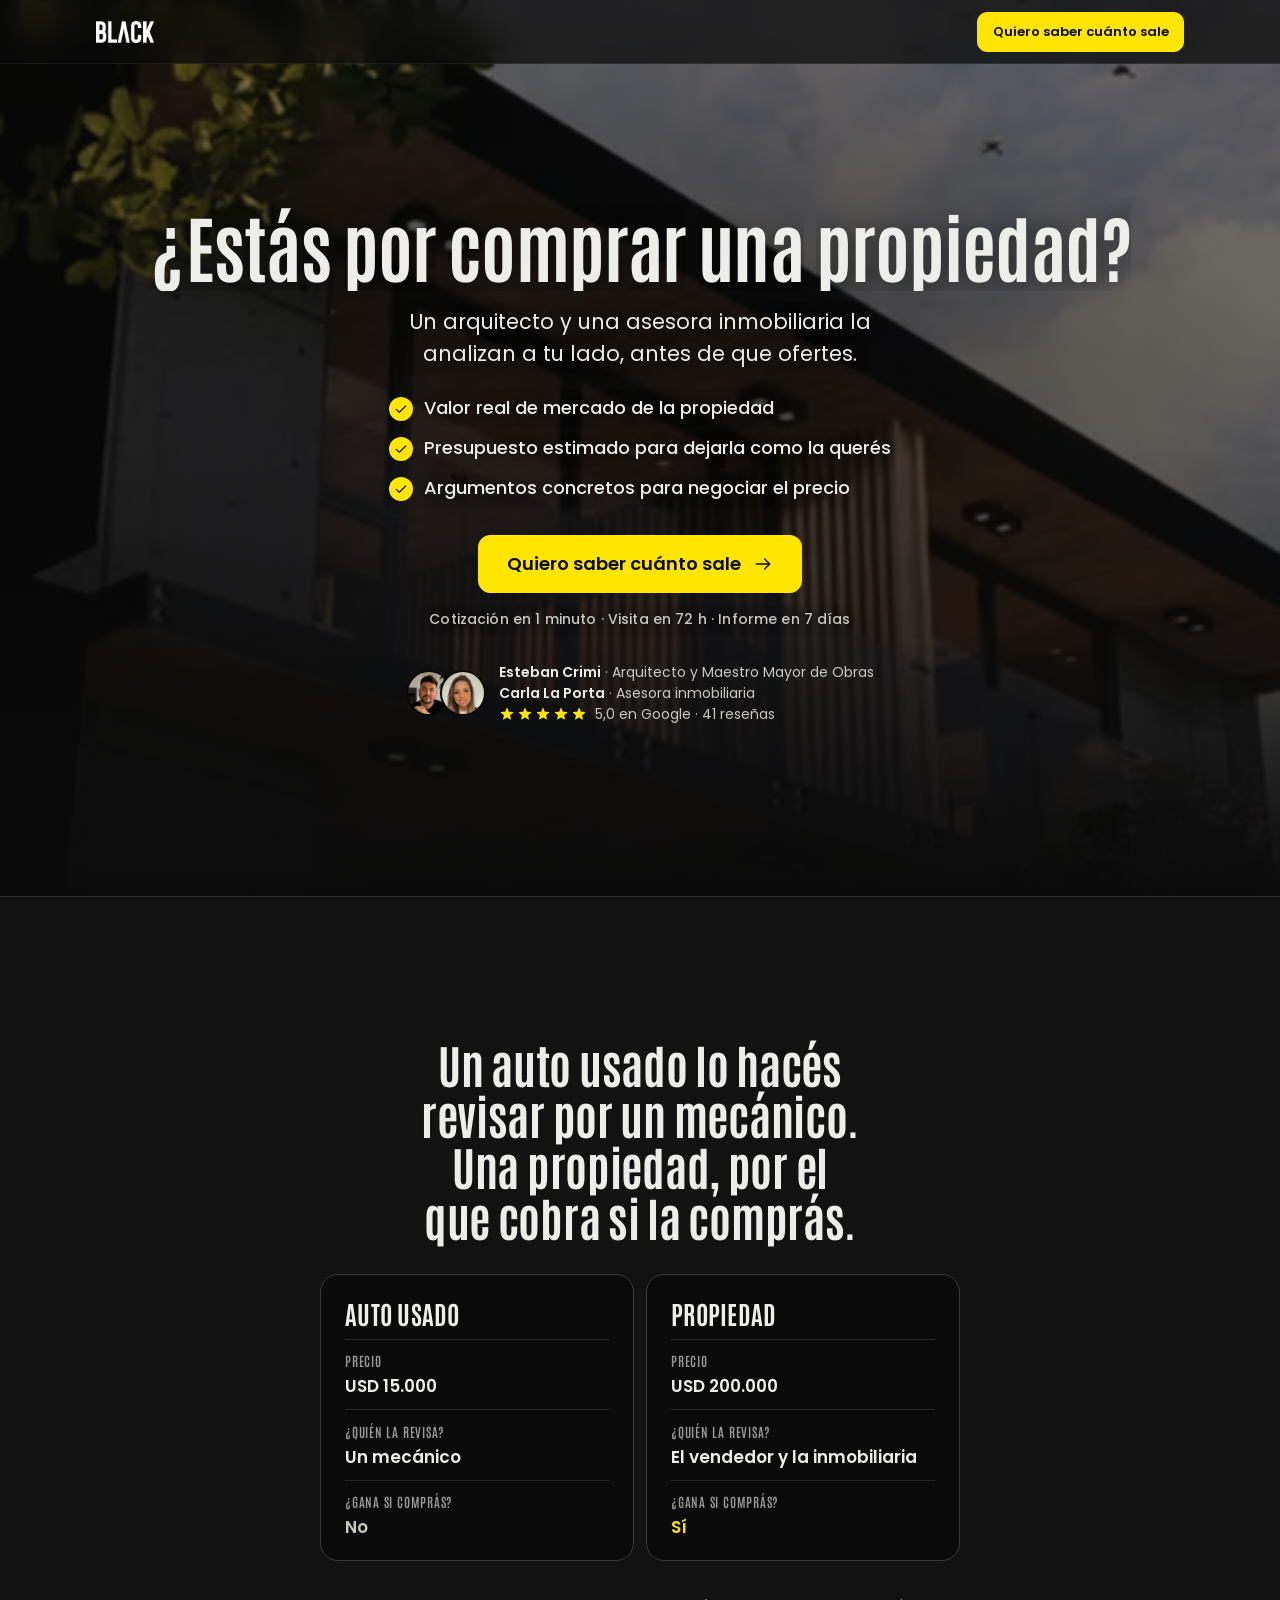
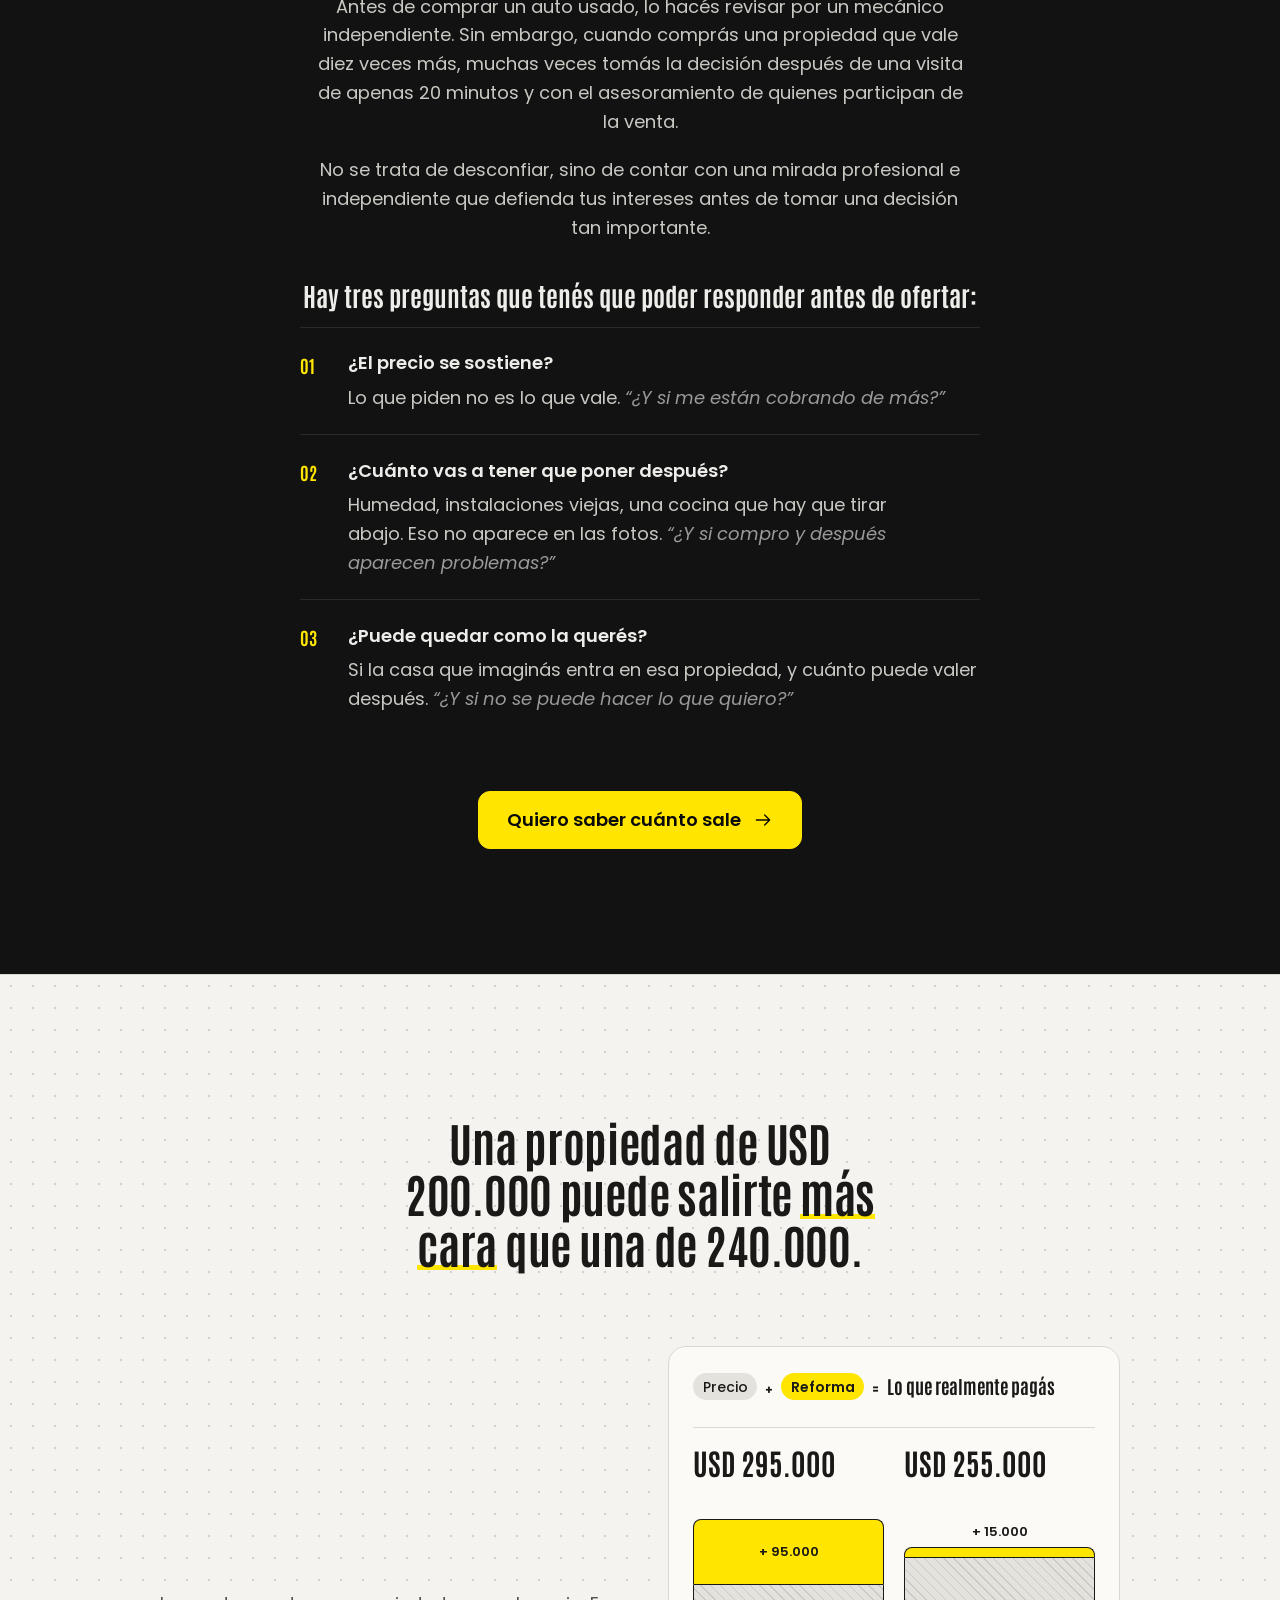
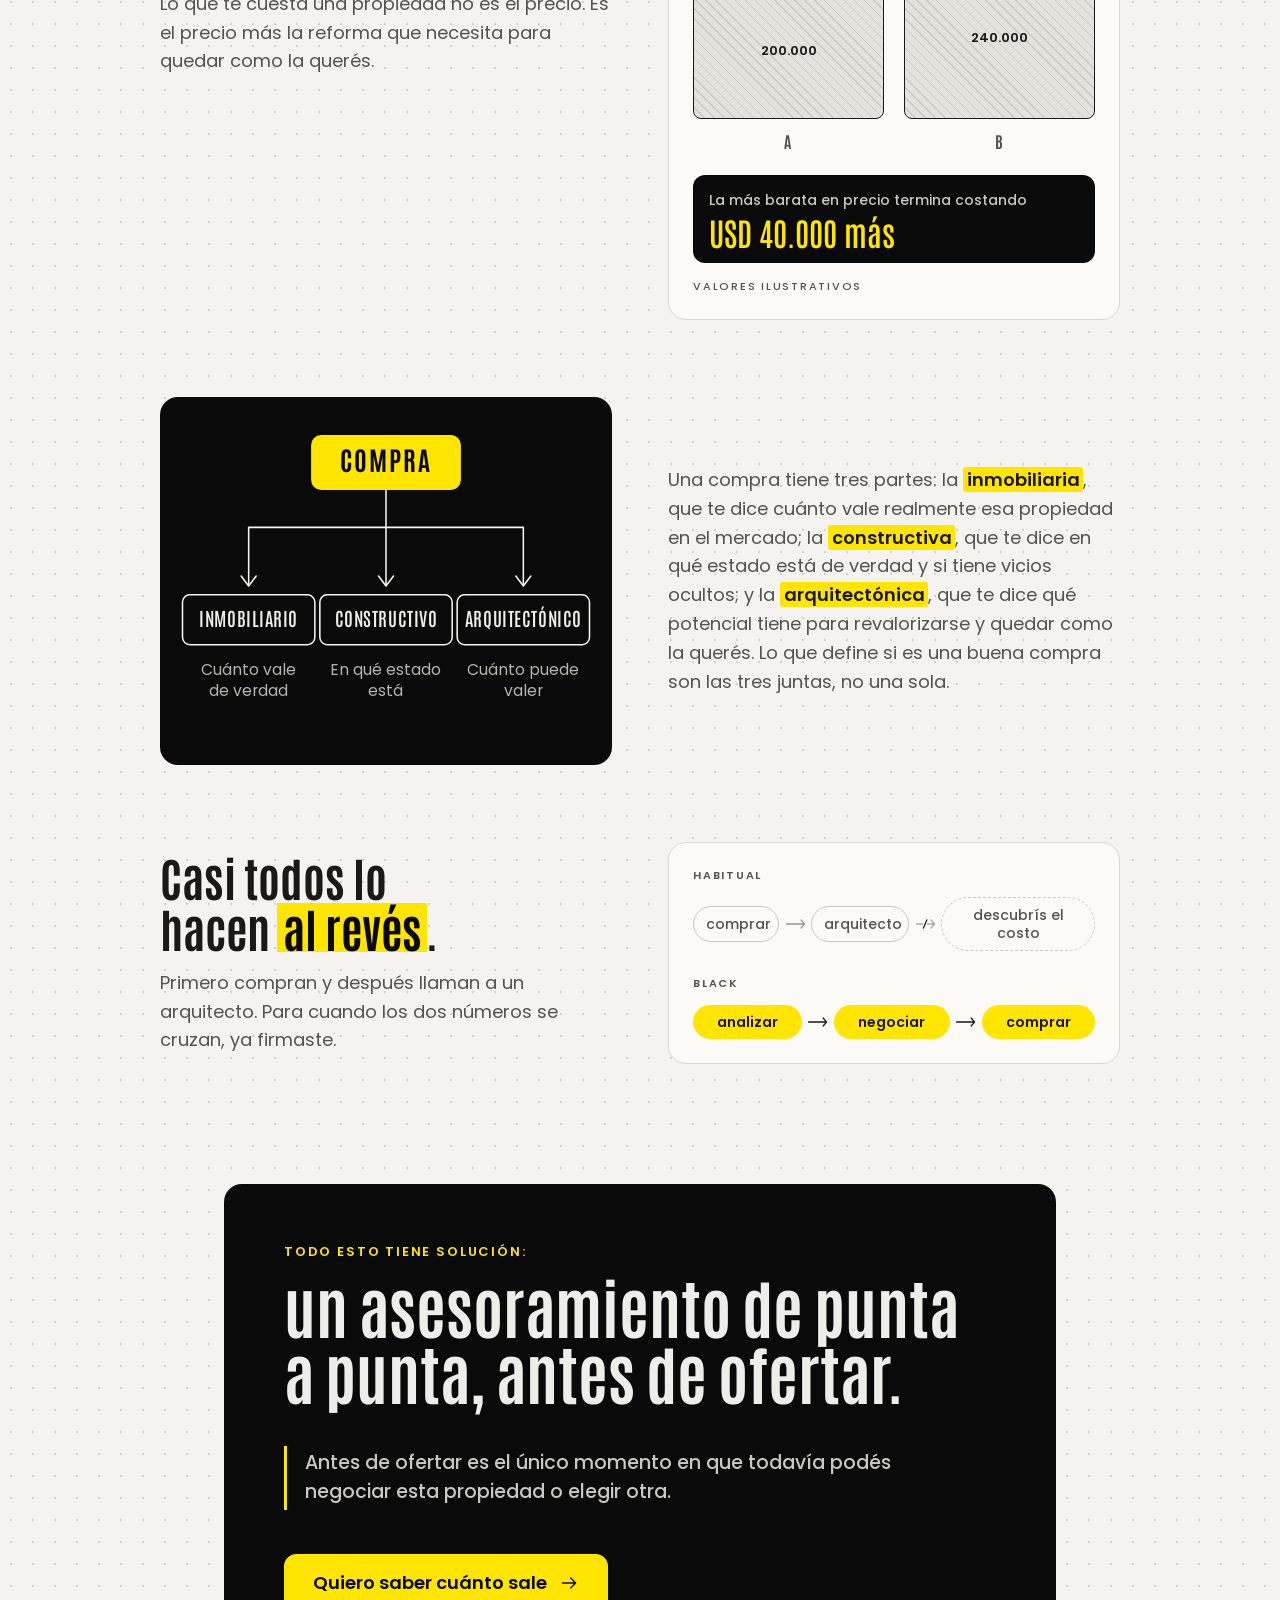
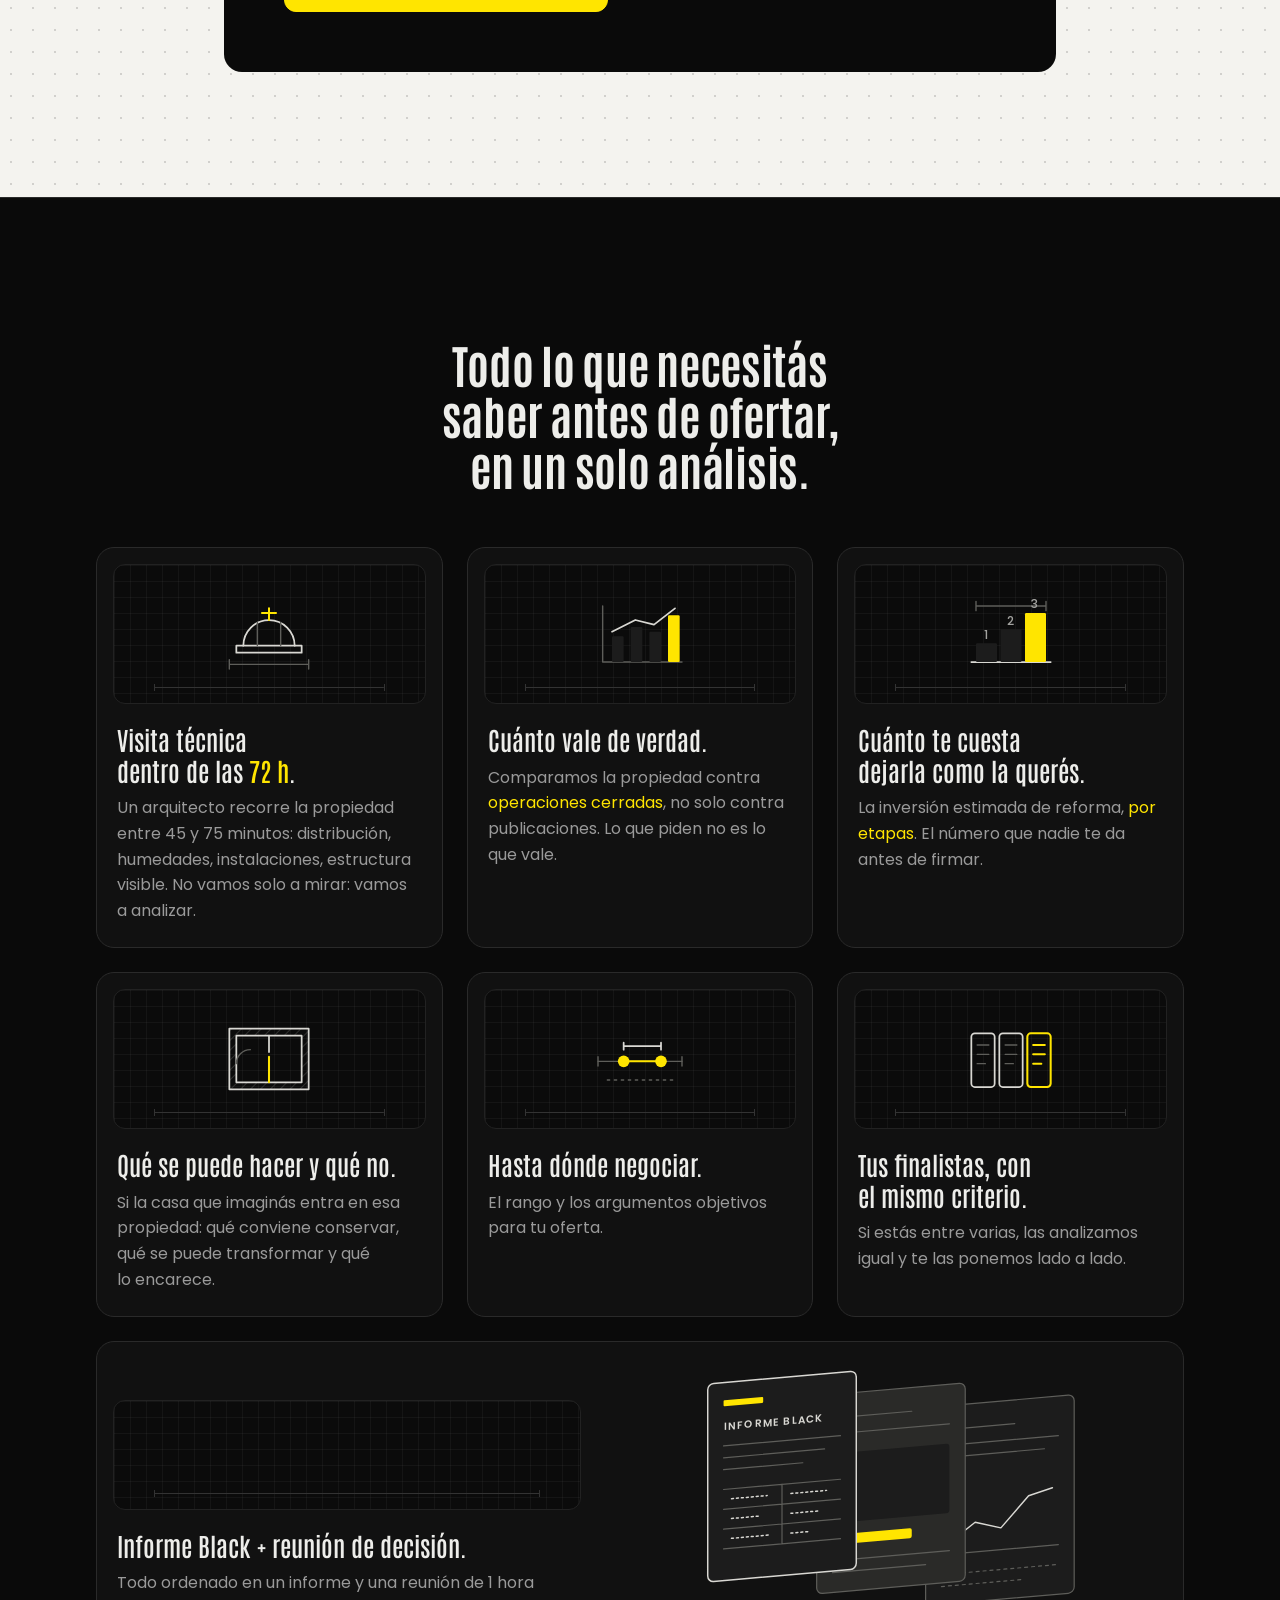
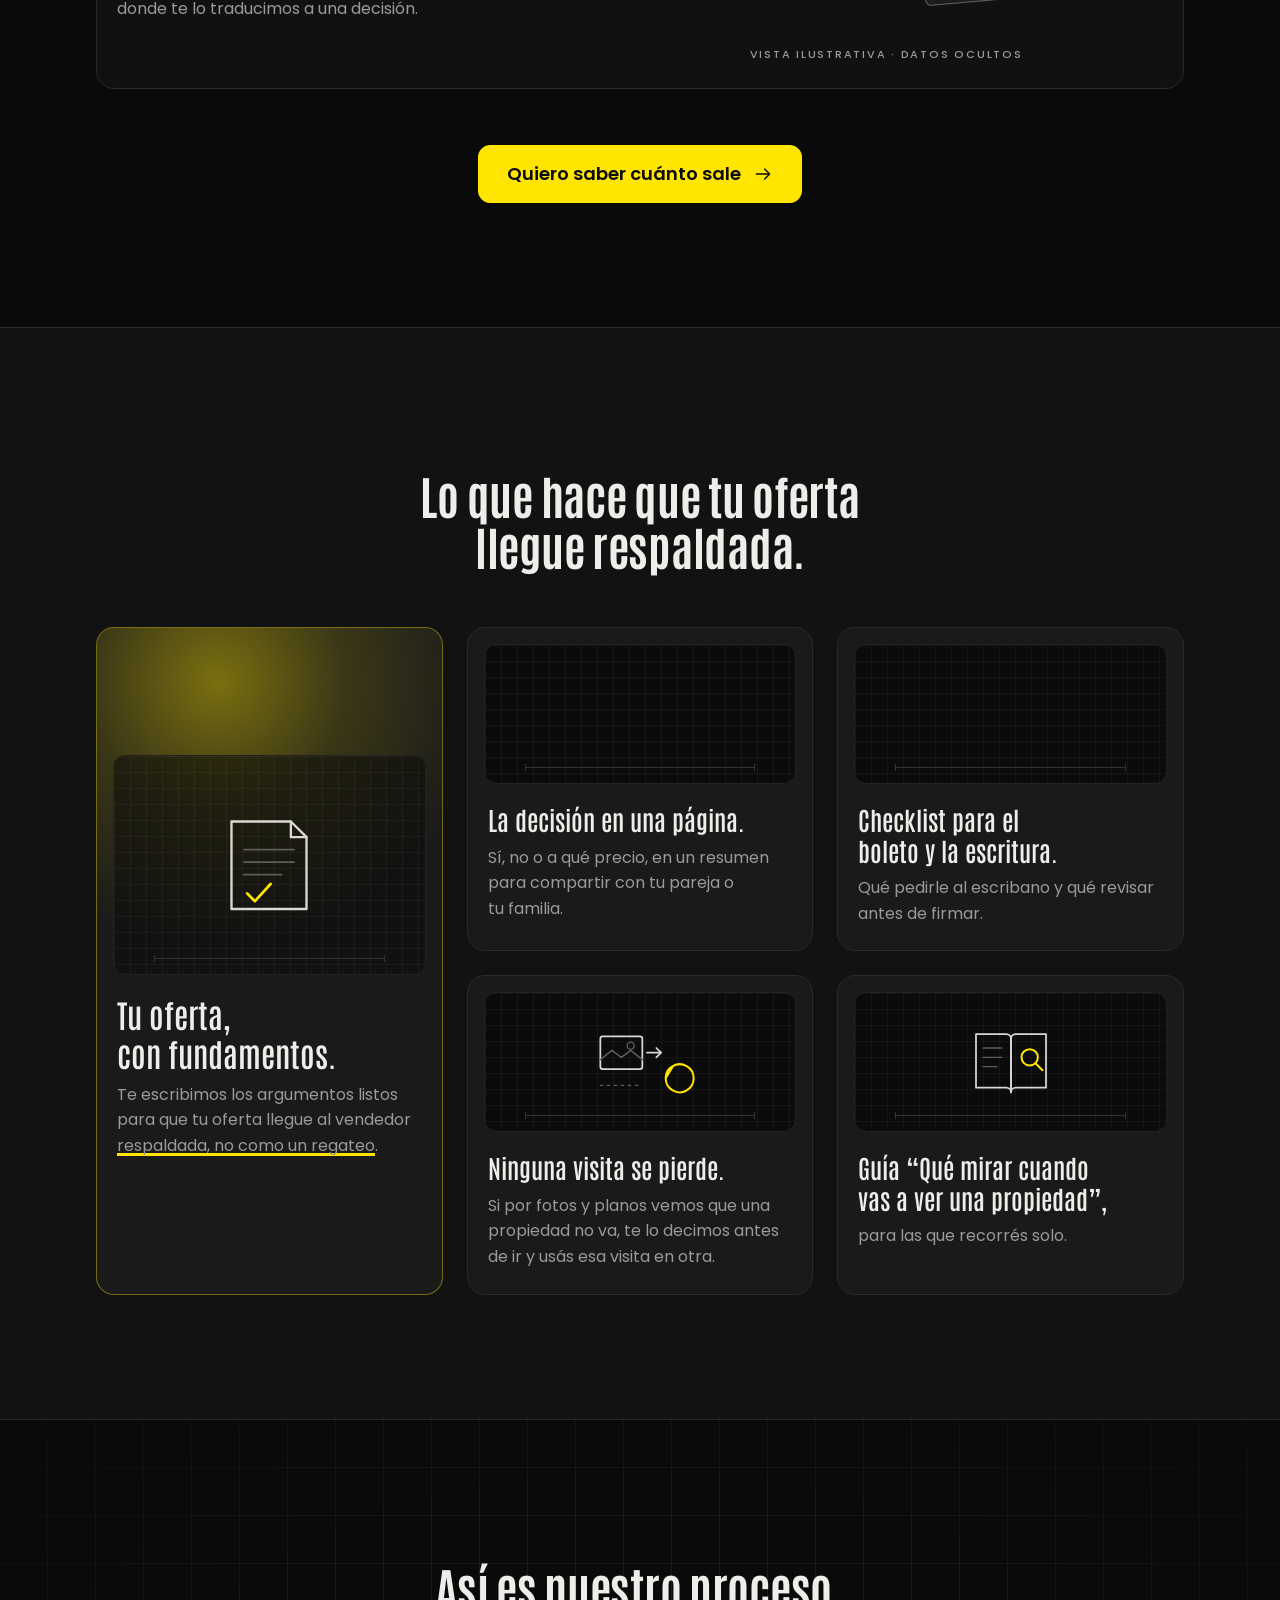
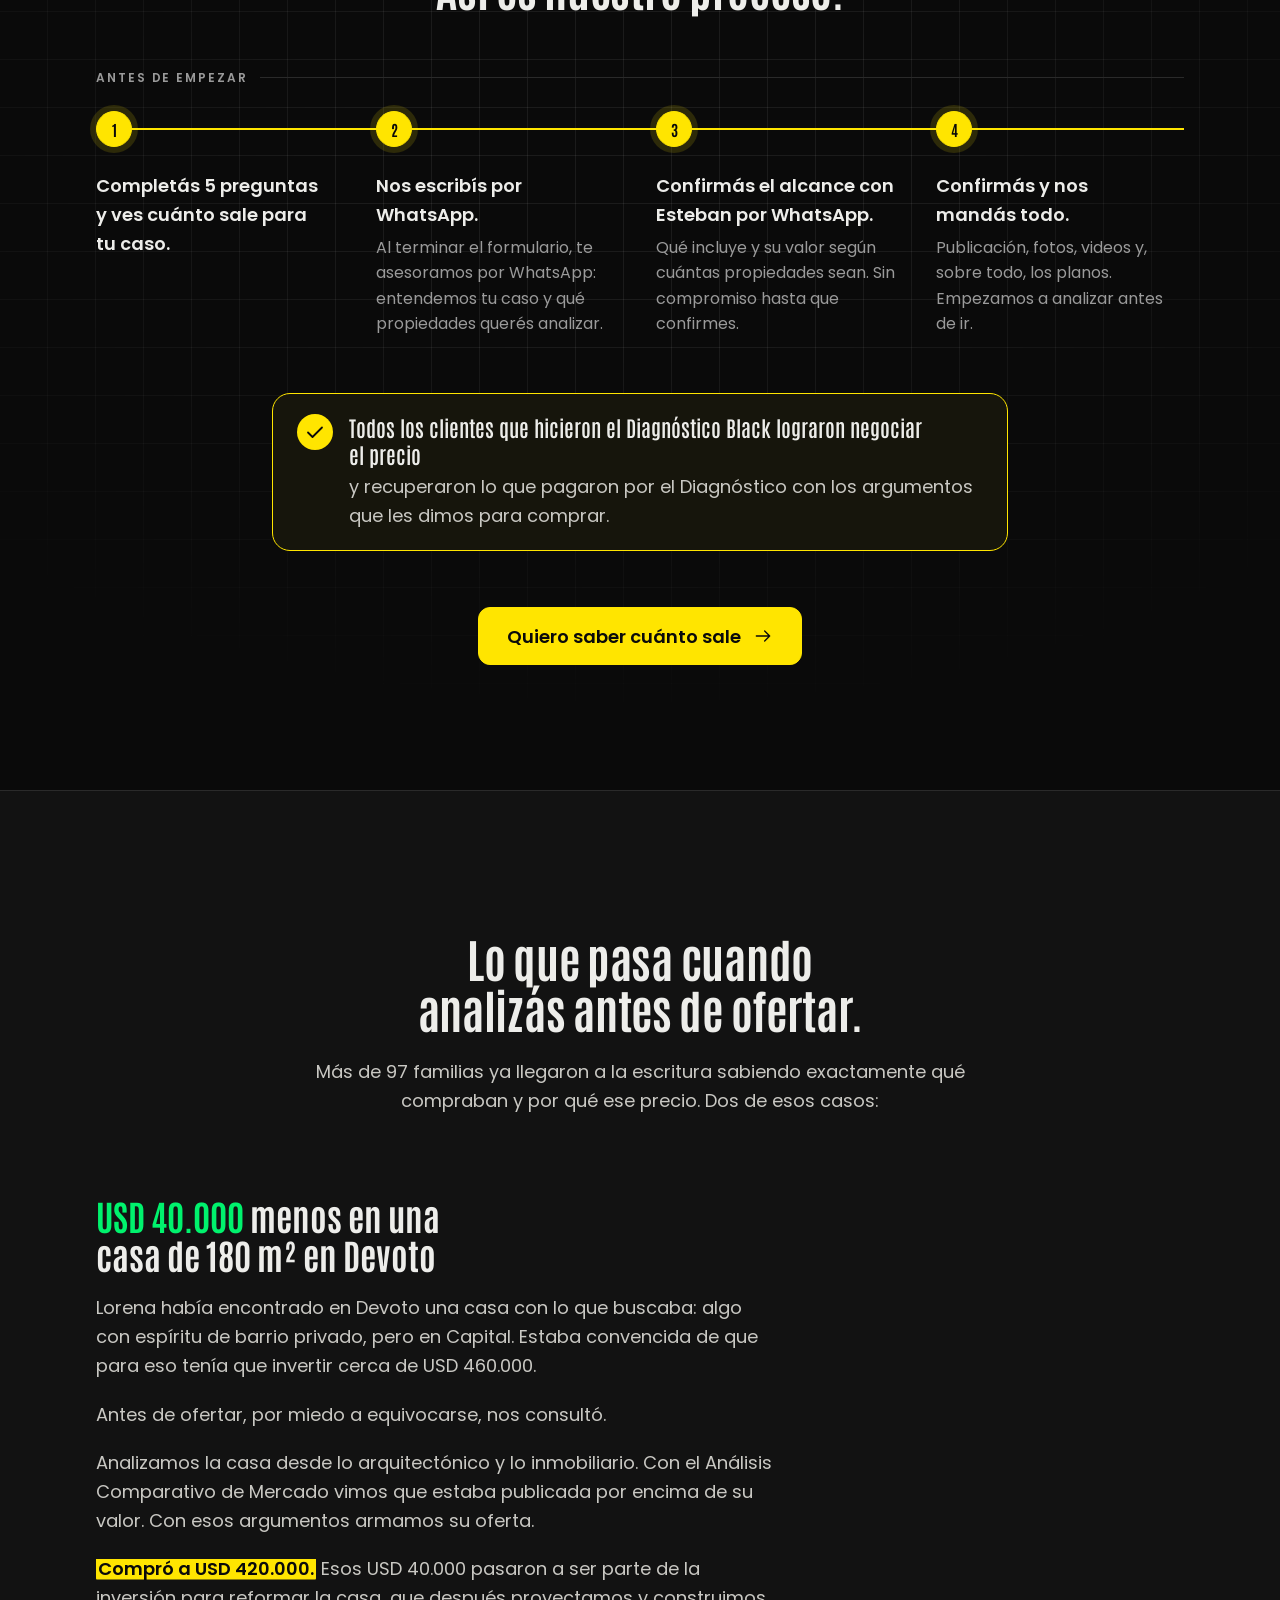
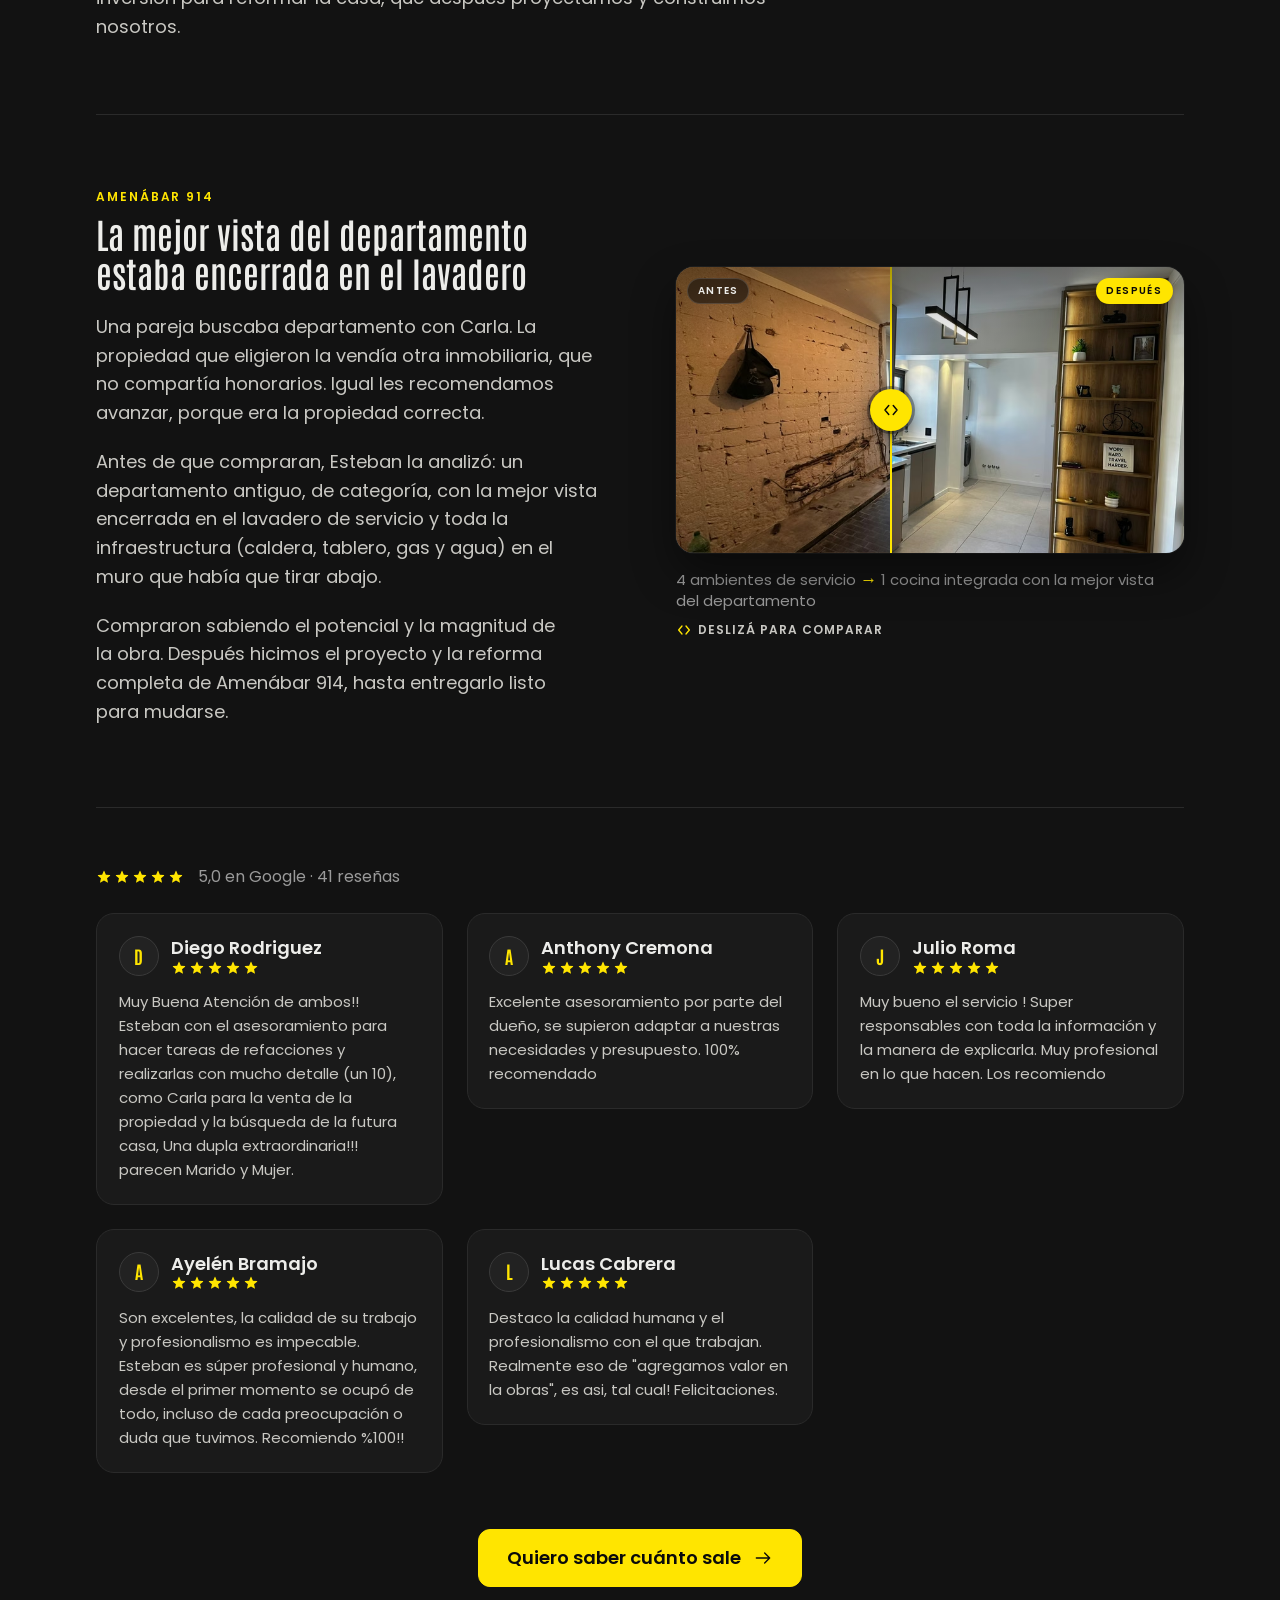
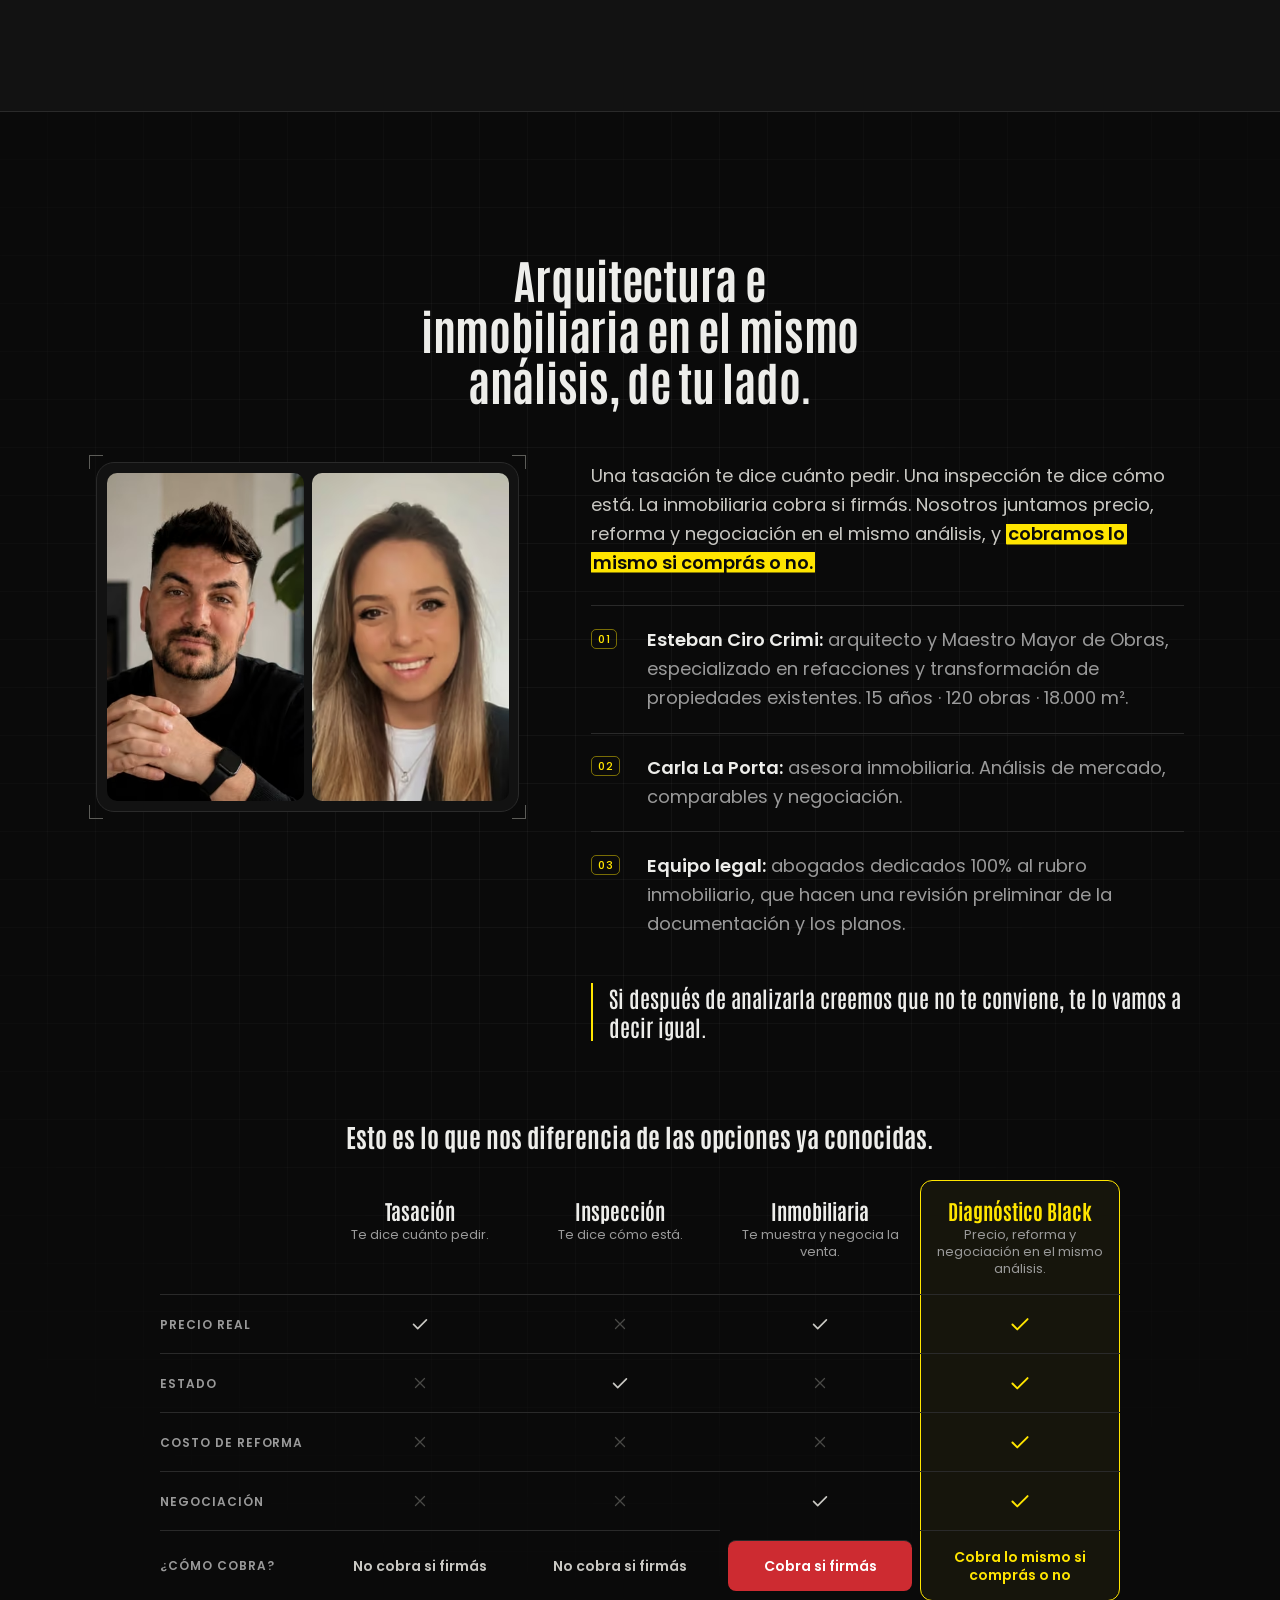
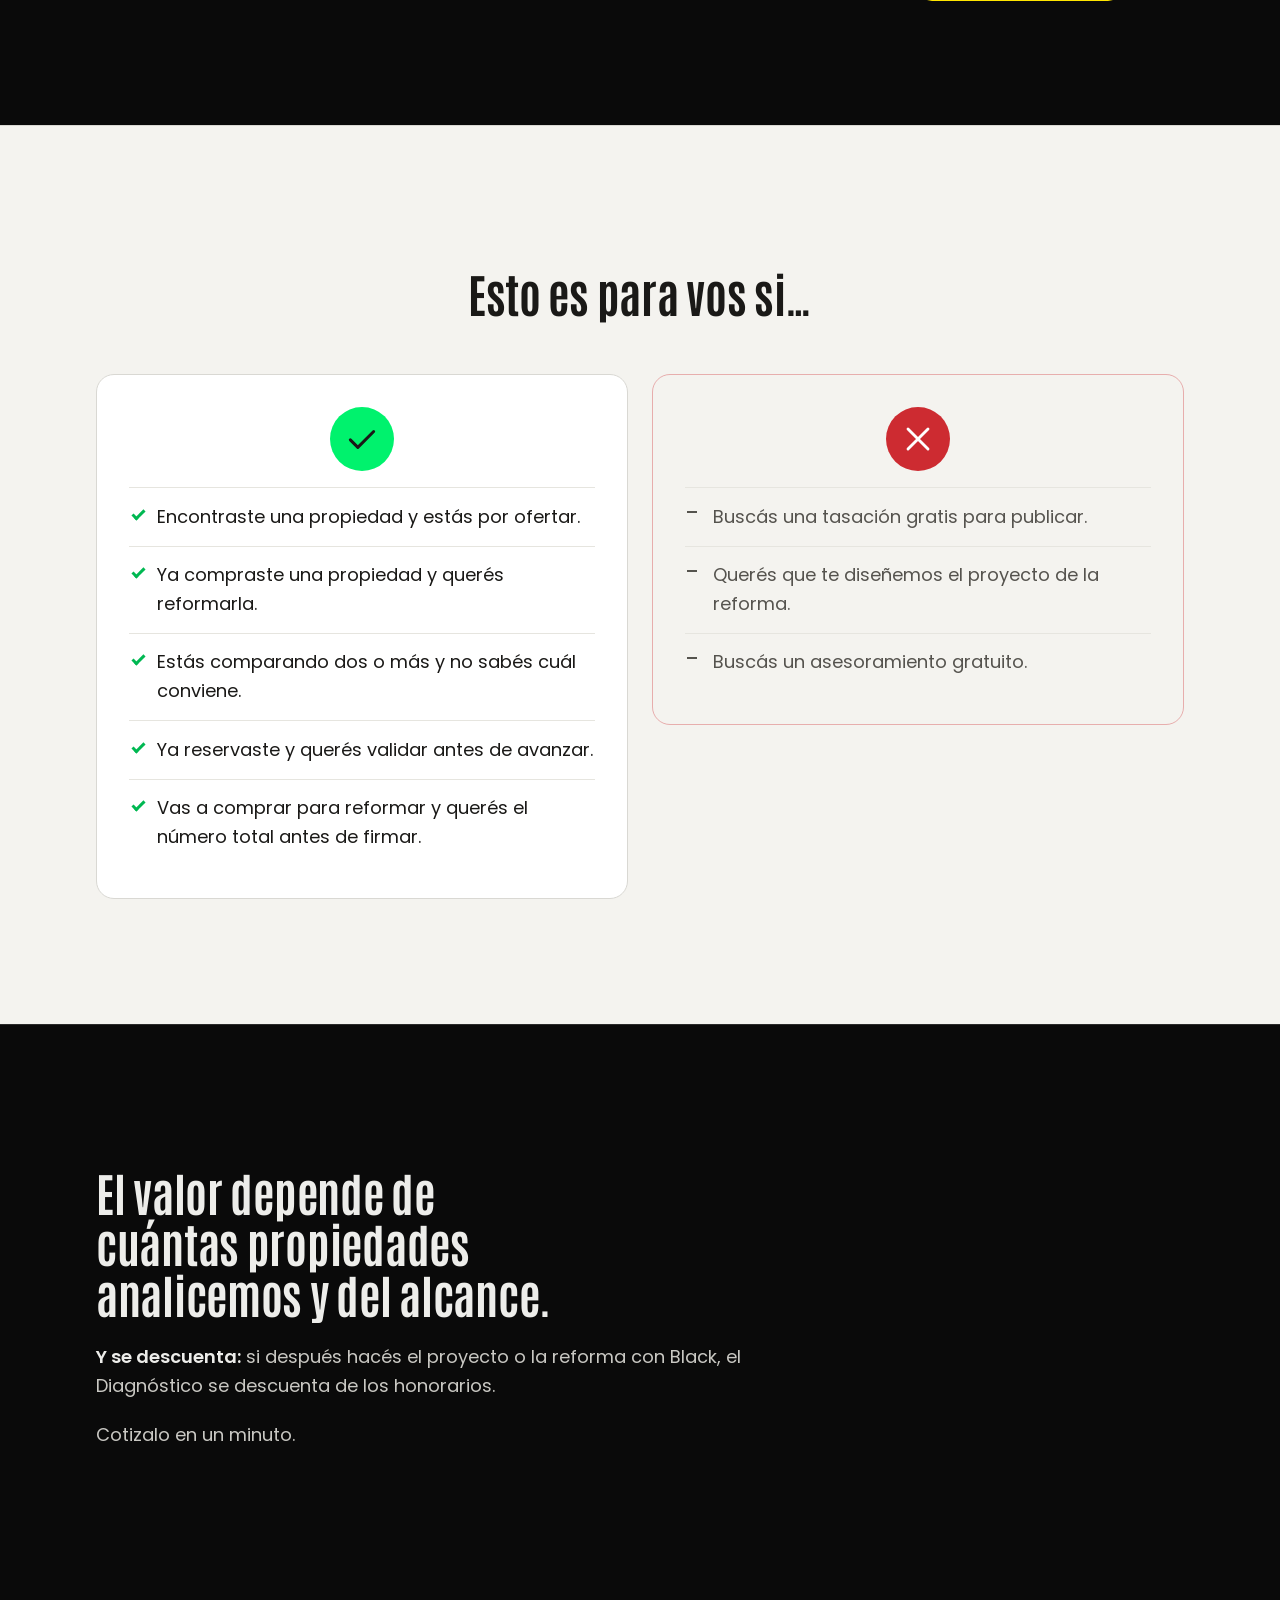
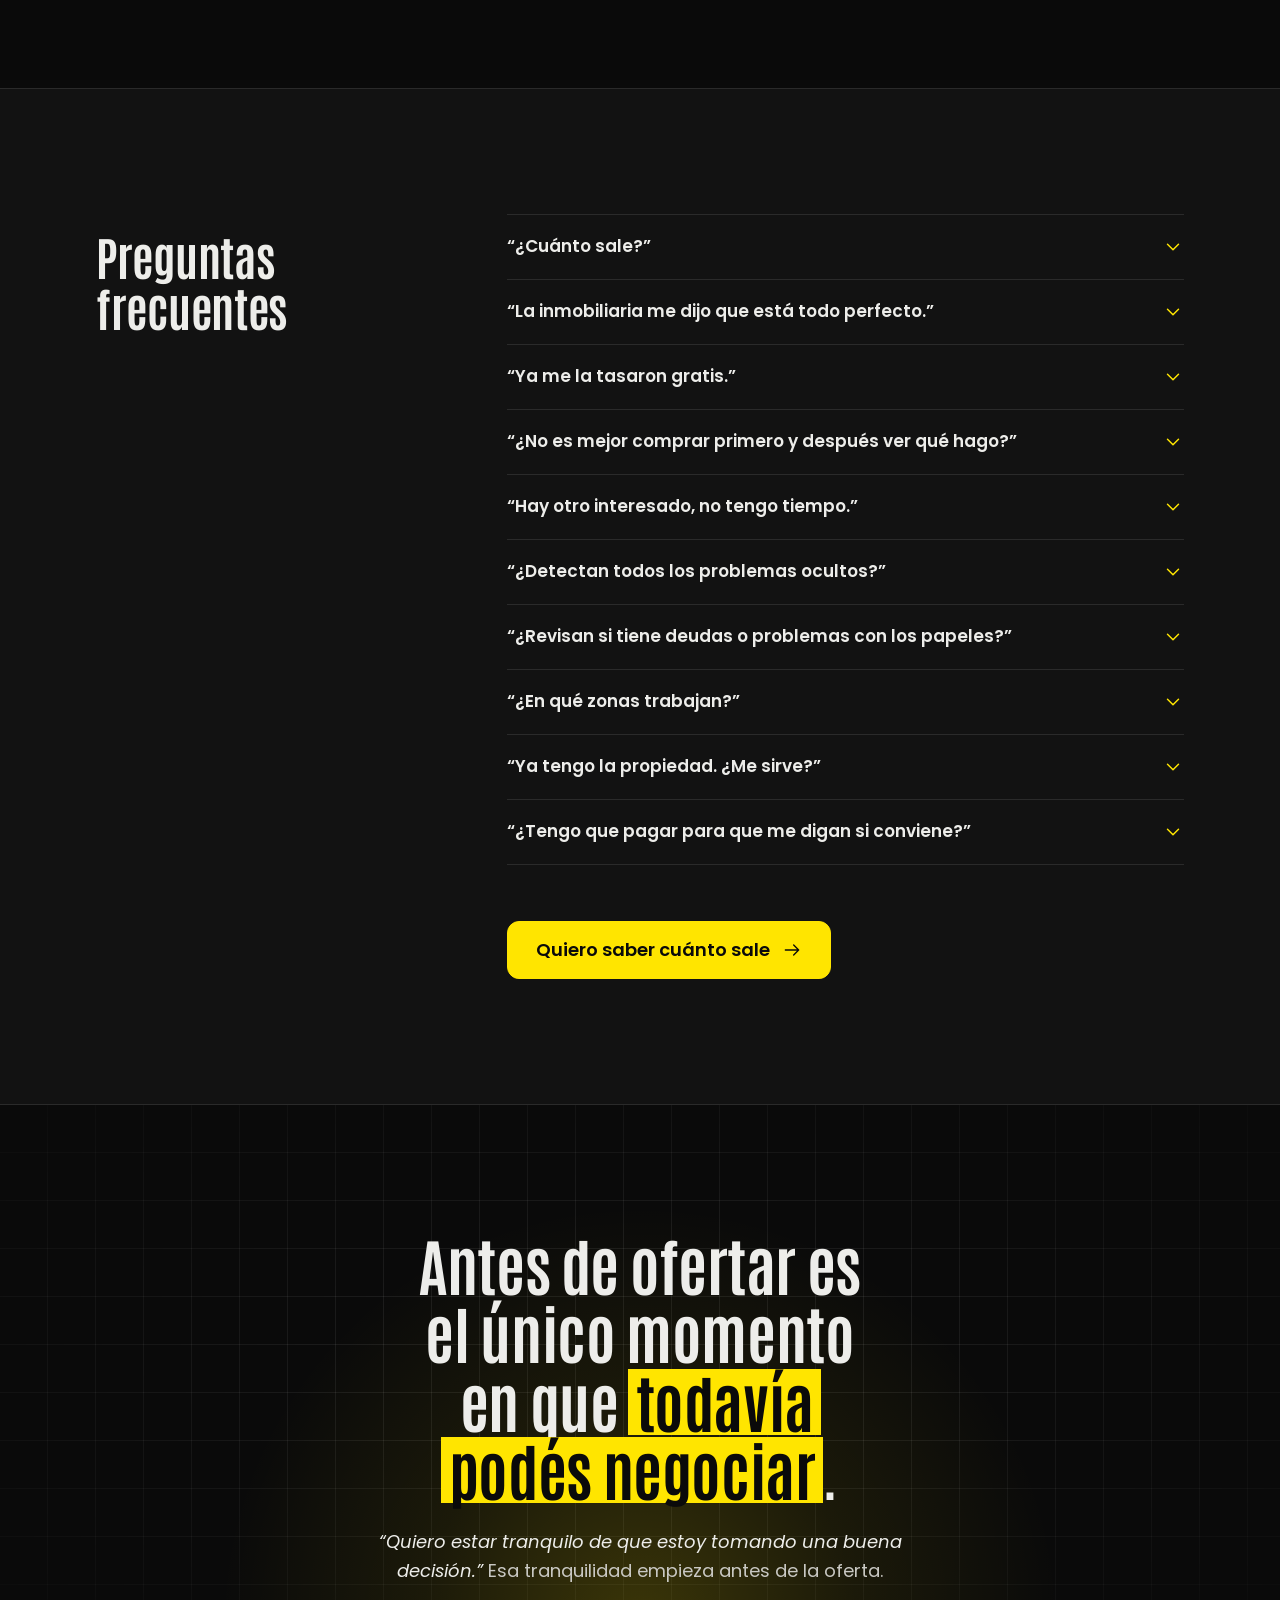
==== commit 2a7e6bc0: "Resultado: sin "Cotizar otro caso" Ninguna pantalla final ofrece volver a cotizar. Si cierra y vuelv" ====
--- a/site/index.html
+++ b/site/index.html
@@ -83,7 +83,7 @@
 <link rel="preconnect" href="https://fonts.gstatic.com" crossorigin>
 <link rel="stylesheet" href="https://fonts.googleapis.com/css2?family=Antonio:wght@600;700&family=Poppins:ital,wght@0,400;0,500;0,600;1,400&display=swap" media="print" onload="this.media='all'">
 <noscript><link rel="stylesheet" href="https://fonts.googleapis.com/css2?family=Antonio:wght@600;700&family=Poppins:ital,wght@0,400;0,500;0,600;1,400&display=swap"></noscript>
-<link rel="stylesheet" href="assets/css/site.css?v=20261031">
+<link rel="stylesheet" href="assets/css/site.css?v=20261031b">
 
 <script type="application/ld+json">
 {"@context":"https://schema.org","@type":"ProfessionalService","@id":"https://blackarquitectura.com/#business","name":"Black Arquitectura","description":"Estudio de arquitectura, obra y desarrollo inmobiliario en Buenos Aires. Diagnóstico Black: un arquitecto y una asesora inmobiliaria analizan la propiedad antes de que ofertes: precio, reforma y negociación.","url":"https://blackarquitectura.com/","telephone":"+54 9 11 6480-3777","image":"https://blackarquitectura.com/assets/brand/og.png","logo":"https://blackarquitectura.com/assets/brand/logo-white.png","sameAs":["https://www.instagram.com/black_arq/","https://maps.google.com/?cid=7365464068826002467"],"areaServed":[{"@type":"AdministrativeArea","name":"CABA"},{"@type":"AdministrativeArea","name":"Zona Norte"},{"@type":"AdministrativeArea","name":"Zona Oeste"}],"aggregateRating":{"@type":"AggregateRating","ratingValue":"5.0","reviewCount":"41"}}
@@ -733,10 +733,10 @@
 </div>
 
 <script src="assets/js/config.js?v=20261027" defer></script>
-<script src="assets/js/form-config.js?v=20261031" defer></script>
+<script src="assets/js/form-config.js?v=20261031b" defer></script>
 <script src="assets/js/content.js?v=20261013" defer></script>
 <script src="assets/js/site.js?v=20261027" defer></script>
-<script src="assets/js/form.js?v=20261031" defer></script>
+<script src="assets/js/form.js?v=20261031b" defer></script>
 <script src="assets/js/motion.js?v=20261008" defer></script>
 </body>
 </html>
--- a/site/assets/css/site.css
+++ b/site/assets/css/site.css
@@ -2063,36 +2063,6 @@
   display: grid;
   gap: 1.5rem;
 }
-.sello-wrap {
-  position: relative;
-  isolation: isolate;
-  width: 9rem;
-  margin-inline: auto;
-}
-.sello .sello-txt {
-  font-size: 11.5px;
-  font-weight: 600;
-  letter-spacing: 0.22em;
-  fill: var(--texto);
-}
-.sello .s {
-  stroke-width: 1.5;
-}
-.sello-giro {
-  transform-box: view-box;
-  transform-origin: 100px 100px;
-}
-.motion .sello-giro {
-  animation: gira 28s linear infinite;
-}
-@keyframes gira {
-  to {
-    transform: rotate(360deg);
-  }
-}
-.sello-wrap .glow {
-  width: 210%;
-}
 .alcance {
   max-width: var(--medida);
   margin-top: 2rem;
@@ -2130,11 +2100,6 @@
     grid-template-columns: minmax(0, 4fr) minmax(0, 8fr);
     gap: 4.5rem;
     align-items: center;
-  }
-  .sello-wrap {
-    width: 100%;
-    max-width: 16rem;
-    margin: 0 auto;
   }
 }
 
@@ -2448,6 +2413,39 @@
   font-size: 0.9375rem;
   line-height: 1.6;
   color: rgba(255, 255, 255, 0.86);
+}
+.f-intro-pasos {
+  display: grid;
+  gap: 0.3rem;
+  margin: 0.625rem 0 0;
+  padding: 0;
+  list-style: none;
+  counter-reset: paso;
+}
+.f-intro-pasos li {
+  display: flex;
+  align-items: baseline;
+  gap: 0.6rem;
+  font-size: 0.875rem;
+  line-height: 1.4;
+  color: var(--blanco);
+  counter-increment: paso;
+}
+.f-intro-pasos li::before {
+  content: counter(paso);
+  flex-shrink: 0;
+  display: grid;
+  place-items: center;
+  width: 1.375rem;
+  height: 1.375rem;
+  border-radius: 50%;
+  background: var(--acento);
+  font-family: var(--display);
+  font-size: 0.75rem;
+  font-weight: 700;
+  line-height: 1;
+  color: var(--negro);
+  transform: translateY(0.2rem);
 }
 .f-intro-micro {
   display: flex;
@@ -2696,8 +2694,8 @@
 /* ---- Cotizador (v6): pantalla de carga y de resultado ------------------ */
 
 /* Carga: planta que se dibuja (trazo 1,5 px a 120 px de ancho: 1,2 en el
-   viewBox de 96; amarillo solo en la cota) y
-   tres mensajes con fundido. Con movimiento reducido queda dibujada. */
+   viewBox de 96; amarillo solo en la cota), tres mensajes con fundido y
+   una barra que se llena. Con movimiento reducido queda todo dibujado. */
 .f-carga {
   display: flex;
   flex-direction: column;
@@ -2749,125 +2747,52 @@
 .f-carga-msg.sale {
   opacity: 0;
 }
+/* Barra que se llena durante la carga (la duración la pone form.js). */
+.f-carga-barra {
+  display: block;
+  width: min(220px, 70%);
+  height: 3px;
+  overflow: hidden;
+  border-radius: 3px;
+  background: var(--linea);
+}
+.f-carga-barra i {
+  display: block;
+  height: 100%;
+  background: var(--acento);
+  transform-origin: left;
+  animation: carga-barra var(--dur, 2.6s) cubic-bezier(0.3, 0.1, 0.3, 1) forwards;
+}
+@keyframes carga-barra {
+  from {
+    transform: scaleX(0);
+  }
+}
 .f-carga-msg:focus,
 .f-final h2:focus {
   outline: none;
 }
 
-/* Resultado: H2 + alcance + tres rangos (el del caso en amarillo) + ancla
-   + CTA. Pensado para 360 px: todo en un scroll corto como mucho. */
+/* Resultado: H2 con el precio del caso, una línea con lo que incluye y el
+   botón. Corto a propósito: entra en una pantalla de 360 px. */
 .f-final.f-cot {
   padding-top: 0;
 }
 .f-final.f-cot h2 {
   max-width: none;
   margin-top: 0;
-  font-size: clamp(1.5rem, 1.3rem + 1.1vw, 2rem);
-  line-height: 1.12;
+  font-size: clamp(1.75rem, 1.45rem + 1.4vw, 2.25rem);
+  line-height: 1.1;
   text-wrap: pretty;
 }
-.f-chips {
-  display: flex;
-  flex-wrap: wrap;
-  gap: 0.375rem;
+.f-final .f-incluye {
   margin-top: 0.875rem;
-  padding: 0;
-  list-style: none;
-}
-.f-chips li {
-  padding: 0.2rem 0.625rem;
-  border: 1px solid var(--linea-2);
-  border-radius: 999px;
-  font-size: 0.75rem;
-  line-height: 1.4;
+  font-size: 1rem;
+  line-height: 1.5;
   color: var(--texto-3);
 }
-.f-rangos {
-  display: grid;
-  grid-template-columns: repeat(3, minmax(0, 1fr));
-  gap: 0.375rem;
+.f-final.f-cot .btn {
   margin-top: 1.5rem;
-  padding: 0;
-  list-style: none;
-}
-.f-rango {
-  position: relative;
-  display: flex;
-  flex-direction: column;
-  padding: 0.8rem 0.45rem 0.65rem;
-  border: 1.5px solid var(--linea-2);
-  border-radius: var(--r-s);
-  background: var(--g2);
-  color: var(--gris);
-  transition:
-    background-color 0.3s ease,
-    border-color 0.3s ease,
-    color 0.3s ease;
-}
-.f-rango.mio {
-  border-color: var(--acento);
-  background: var(--acento);
-  color: var(--negro);
-}
-.f-rangos .f-rango-n {
-  margin: 0;
-  font-family: var(--display);
-  font-size: 0.8125rem;
-  font-weight: 700;
-  line-height: 1.15;
-  color: inherit;
-}
-.f-rangos .f-rango-m {
-  margin-top: 0.3rem;
-  font-family: var(--display);
-  font-size: 0.875rem;
-  font-weight: 700;
-  line-height: 1.2;
-  color: inherit;
-}
-.f-rangos .f-rango-i {
-  margin-top: 0.4rem;
-  font-size: 0.6875rem;
-  line-height: 1.35;
-  color: inherit;
-}
-.f-rango-tu {
-  position: absolute;
-  top: 0;
-  left: 50%;
-  transform: translate(-50%, -55%);
-  padding: 0.1rem 0.5rem;
-  border: 1px solid var(--acento);
-  border-radius: 999px;
-  background: var(--negro);
-  font-size: 0.625rem;
-  font-weight: 600;
-  letter-spacing: 0.12em;
-  text-transform: uppercase;
-  white-space: nowrap;
-  color: var(--acento);
-}
-.f-final .f-traslado,
-.f-final .f-contexto,
-.f-final .f-secundario {
-  font-size: var(--t-micro);
-  line-height: 1.5;
-  color: var(--gris);
-}
-.f-final .f-traslado {
-  margin-top: 0.75rem;
-}
-.f-final .f-ancla {
-  margin-top: 1.25rem;
-  font-size: 0.9375rem;
-  line-height: 1.55;
-  color: var(--texto-3);
-}
-.f-final .f-contexto {
-  margin-top: 0.5rem;
-}
-.f-final.f-cot .btn {
-  margin-top: 1.25rem;
 }
 .f-final .btn span {
   text-wrap: balance;
@@ -2879,52 +2804,6 @@
     font-size: 1rem;
   }
 }
-.f-final .f-secundario {
-  margin-top: 0.75rem;
-  text-align: center;
-}
-.f-otro-caso {
-  display: block;
-  min-height: 44px;
-  margin: 0.5rem auto 0;
-  padding: 0 0.75rem;
-  font-size: var(--t-micro);
-  color: var(--gris);
-  text-decoration: underline;
-  text-underline-offset: 3px;
-  transition: color 0.2s;
-}
-.f-otro-caso:hover {
-  color: var(--blanco);
-}
-/* Entrada: el stagger de la landing; el resaltado del caso llega después. */
-.motion .f-rangos[data-stagger] > .f-rango {
-  transition:
-    opacity 0.6s var(--e-out),
-    transform 0.6s var(--e-out),
-    background-color 0.3s ease,
-    border-color 0.3s ease,
-    color 0.3s ease;
-  transition-delay: calc(var(--i, 0) * 70ms), calc(var(--i, 0) * 70ms), 0s, 0s, 0s;
-}
-@media (min-width: 640px) {
-  .f-rangos {
-    gap: 0.625rem;
-  }
-  .f-rango {
-    padding: 1.1rem 0.875rem 1rem;
-  }
-  .f-rangos .f-rango-n {
-    font-size: 1rem;
-  }
-  .f-rangos .f-rango-m {
-    font-size: 1.0625rem;
-  }
-  .f-rangos .f-rango-i {
-    font-size: 0.75rem;
-  }
-}
-
 @media (min-width: 640px) {
   .modal {
     align-items: center;
@@ -3572,129 +3451,6 @@
 }
 
 /* ======================================================== v5.1 ========= */
-/* ---- Hero: garantía en una píldora finita arriba del CTA.
-   - Borde: una luz amarilla lo recorre en loop (gradiente cónico que gira
-     detrás del interior negro; solo transform).
-   - Halo: un resplandor amarillo late detrás de la píldora (opacity/transform).
-   - "te devolvemos el dinero." en amarillo, con un brillo que acompaña.
-   Con prefers-reduced-motion: quieta, borde amarillo fijo y halo suave. */
-.hg {
-  position: relative;
-  isolation: isolate;
-  width: fit-content;
-  max-width: 100%;
-  margin: 0 auto 1rem;
-}
-.hg-halo {
-  position: absolute;
-  inset: -60% 4%;
-  z-index: -1;
-  border-radius: 50%;
-  background: radial-gradient(closest-side, rgba(255, 229, 0, 0.6), rgba(255, 229, 0, 0.18) 60%, rgba(255, 229, 0, 0) 100%);
-  filter: blur(10px);
-  opacity: 0.2;
-  transform: scale(0.9);
-  pointer-events: none;
-  animation: hg-latido 2.8s ease-in-out infinite;
-}
-.hg-caja {
-  position: relative;
-  overflow: hidden;
-  margin: 0;
-  padding: 1.5px; /* grosor del borde */
-  border-radius: 999px;
-  background: rgba(255, 229, 0, 0.42);
-  box-shadow: 0 6px 24px rgba(0, 0, 0, 0.35);
-}
-/* Resplandor del borde: se prende y se apaga, al ritmo del halo. */
-.hg::after {
-  content: "";
-  position: absolute;
-  inset: 0;
-  z-index: -1;
-  border-radius: 999px;
-  box-shadow: 0 0 12px 1px rgba(255, 229, 0, 0.6), 0 0 34px 4px rgba(255, 229, 0, 0.28);
-  opacity: 0.1;
-  pointer-events: none;
-  animation: hg-borde 2.8s ease-in-out infinite;
-}
-.hg-luz {
-  position: absolute;
-  top: 50%;
-  left: 50%;
-  width: 150%;
-  height: 0;
-  padding-bottom: 150%; /* cuadrado: cubre el borde en cualquier ángulo */
-  background: conic-gradient(rgba(255, 229, 0, 0) 0deg, rgba(255, 229, 0, 0) 170deg, rgba(255, 229, 0, 0.45) 260deg, #ffe500 320deg, #ffffff 352deg, rgba(255, 229, 0, 0) 360deg);
-  transform: translate(-50%, -50%) rotate(0deg);
-  pointer-events: none;
-  animation: hg-giro 3.2s linear infinite;
-}
-.hg-in {
-  position: relative;
-  display: block;
-  padding: 0.5rem 1.1rem;
-  border-radius: 999px;
-  background: linear-gradient(180deg, #19170e 0%, #0c0c0b 100%);
-  box-shadow: inset 0 1px 0 rgba(255, 255, 255, 0.06);
-  font-size: 0.875rem;
-  font-weight: 500;
-  line-height: 1.4;
-  letter-spacing: 0.005em;
-  text-align: center;
-  text-wrap: balance;
-  color: var(--texto);
-}
-.hg-ico {
-  display: inline-block;
-  width: 14px;
-  height: 14px;
-  margin-right: 0.15rem;
-  vertical-align: -2px;
-  color: var(--acento);
-}
-.hg-in b {
-  font-weight: 700;
-  color: var(--acento);
-  white-space: nowrap;
-  animation: hg-txt 2.8s ease-in-out infinite;
-}
-@keyframes hg-giro {
-  to { transform: translate(-50%, -50%) rotate(360deg); }
-}
-@keyframes hg-latido {
-  0%, 100% { opacity: 0.2; transform: scale(0.9); }
-  50% { opacity: 0.85; transform: scale(1.04); }
-}
-@keyframes hg-borde {
-  0%, 100% { opacity: 0.1; }
-  50% { opacity: 1; }
-}
-@keyframes hg-txt {
-  0%, 100% { text-shadow: 0 0 0 rgba(255, 229, 0, 0); }
-  50% { text-shadow: 0 0 10px rgba(255, 229, 0, 0.55); }
-}
-@media (prefers-reduced-motion: reduce) {
-  .hg-halo,
-  .hg::after,
-  .hg-luz,
-  .hg-in b {
-    animation: none;
-  }
-  .hg::after {
-    opacity: 0.5;
-  }
-  .hg-luz {
-    display: none;
-  }
-  .hg-caja {
-    background: rgba(255, 229, 0, 0.75);
-  }
-  .hg-halo {
-    opacity: 0.45;
-    transform: none;
-  }
-}
 .hero-plazos {
   margin: 0.9rem auto 0;
   font-size: 0.875rem;
@@ -3704,10 +3460,6 @@
   text-shadow: 0 1px 12px rgba(0, 0, 0, 0.6);
 }
 @media (max-width: 599px) {
-  .hg-in {
-    padding: 0.55rem 1.25rem;
-    font-size: 0.8125rem;
-  }
   .hero-plazos {
     font-size: 0.8125rem;
   }
@@ -3716,12 +3468,6 @@
   }
   .hero-plazos .hp-sep {
     display: none;
-  }
-}
-@media (min-width: 1024px) {
-  .hg-in {
-    padding: 0.55rem 1.25rem;
-    font-size: 0.9375rem;
   }
 }
 
@@ -3772,10 +3518,6 @@
     margin-top: clamp(1.5rem, 4.2vh, 2.6rem);
     margin-top: clamp(1.5rem, 4.2svh, 2.6rem);
   }
-  .hg {
-    margin-bottom: clamp(1rem, 2.4vh, 1.5rem);
-    margin-bottom: clamp(1rem, 2.4svh, 1.5rem);
-  }
   .hero-plazos {
     margin-top: clamp(0.9rem, 2vh, 1.25rem);
     margin-top: clamp(0.9rem, 2svh, 1.25rem);
@@ -3885,12 +3627,16 @@
   }
 }
 
-/* ---- Garantía: "te devolvemos el dinero" nunca se corta en dos líneas. */
+/* ---- Inversión (ex garantía): una columna, ancho de lectura. */
 .garantia-txt h2 {
   max-width: 28ch;
   text-wrap: balance;
 }
-.garantia-txt h2 .hl-u,
-.garantia-txt h2 .nw {
-  white-space: nowrap;
-}
+.garantia-solo .garantia-txt {
+  max-width: var(--medida);
+}
+@media (min-width: 960px) {
+  .garantia.garantia-solo {
+    grid-template-columns: minmax(0, 1fr);
+  }
+}
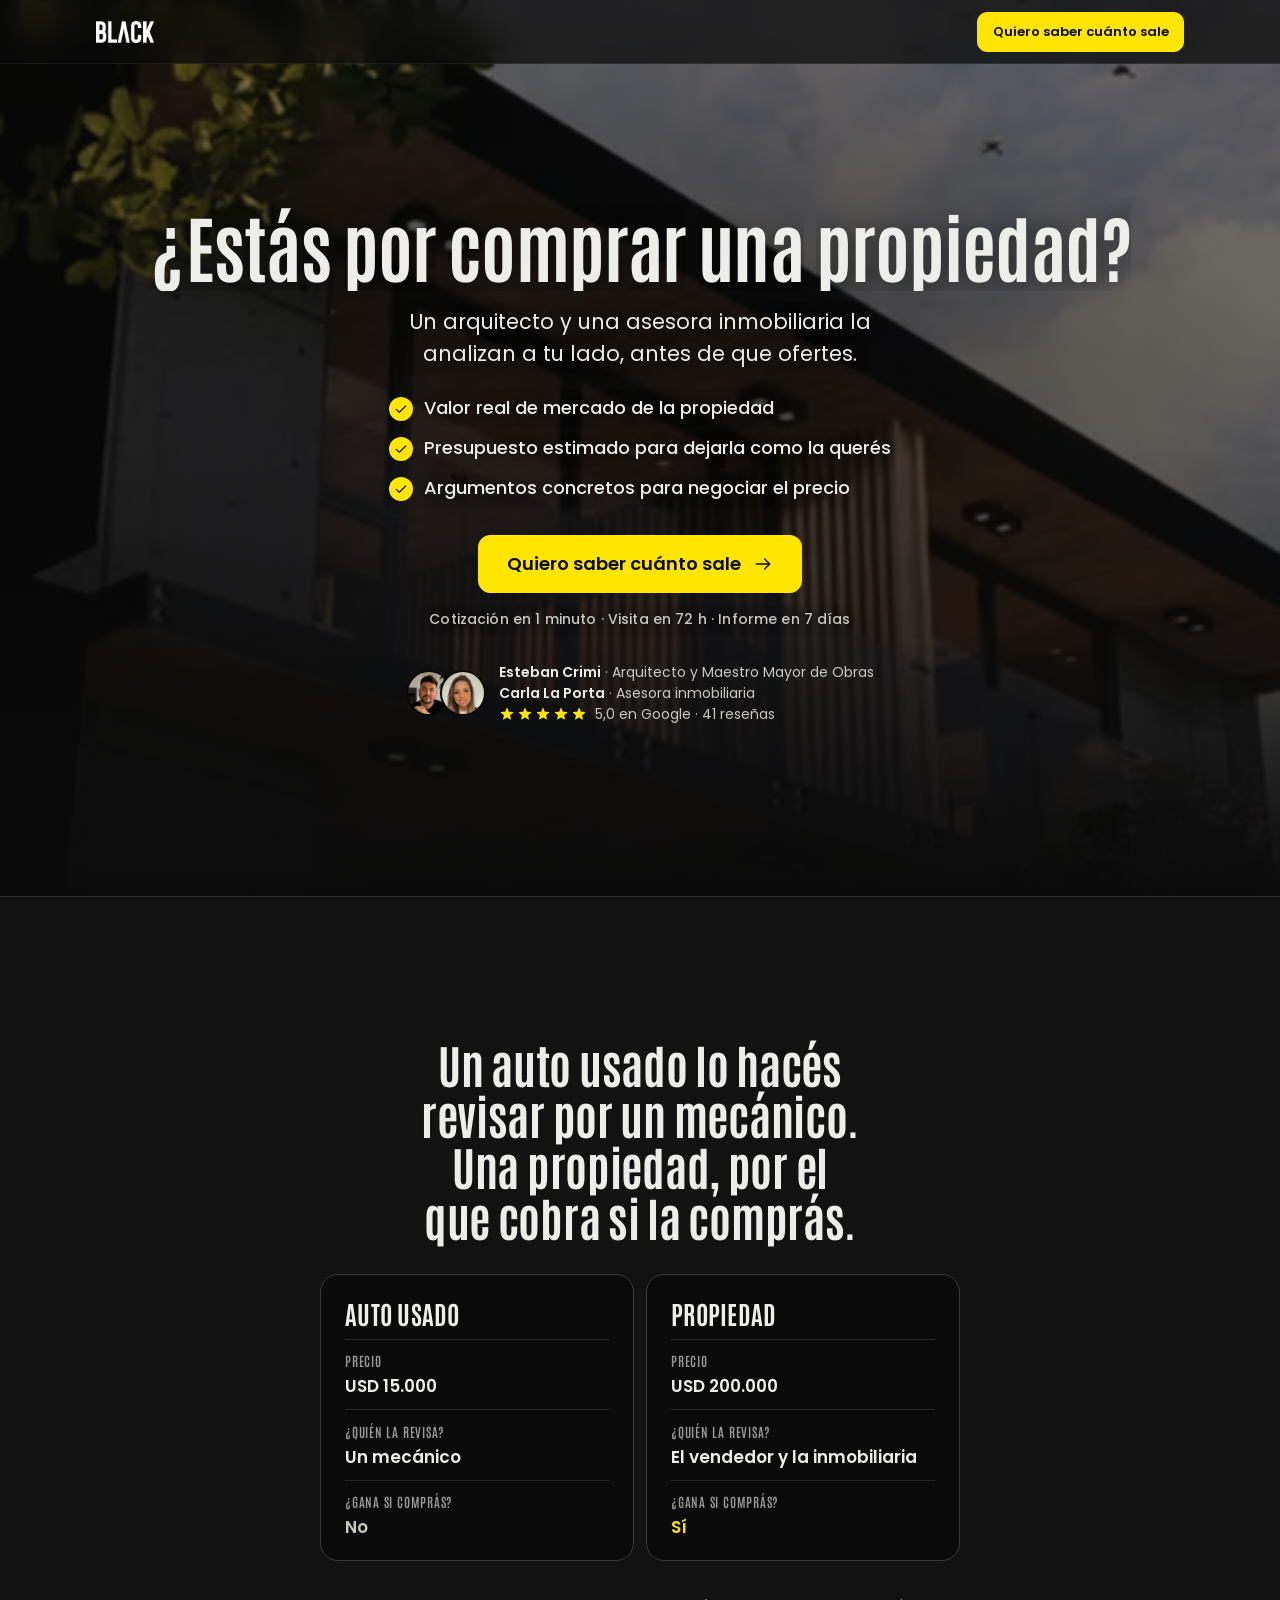
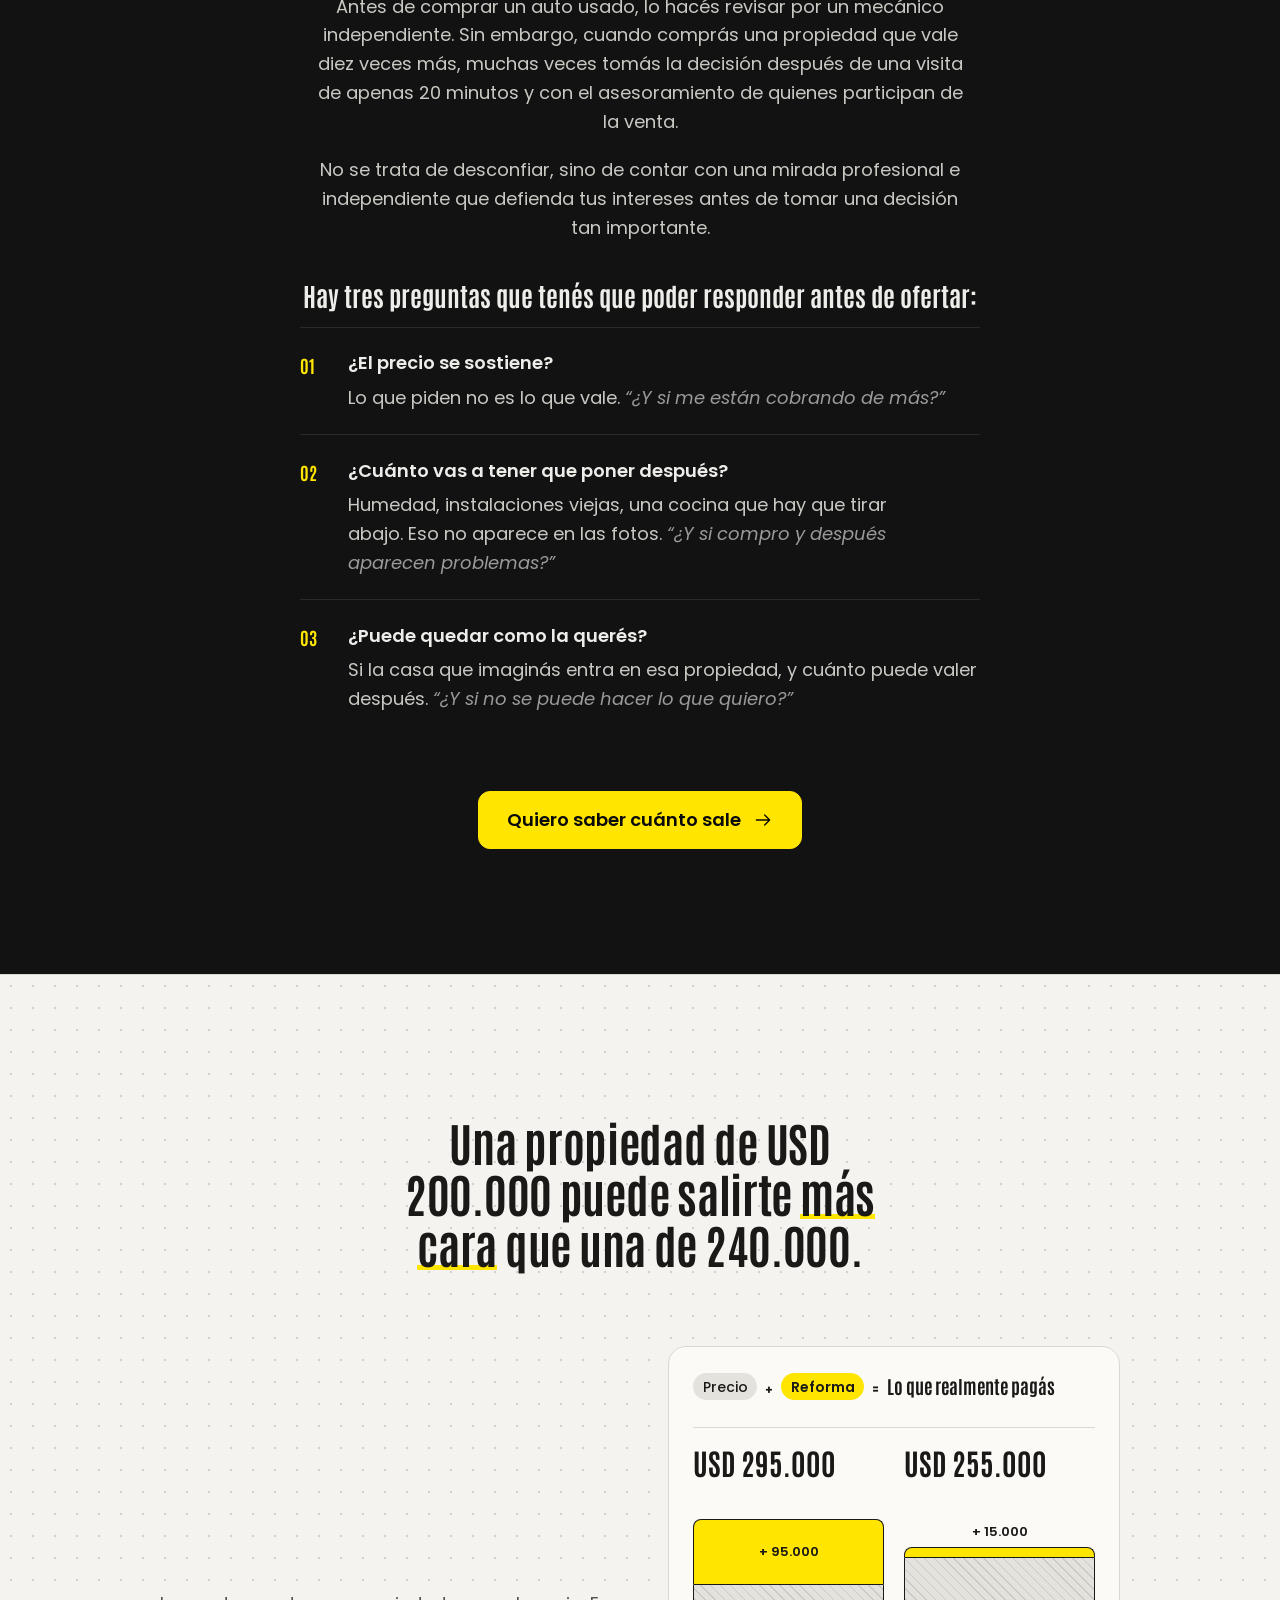
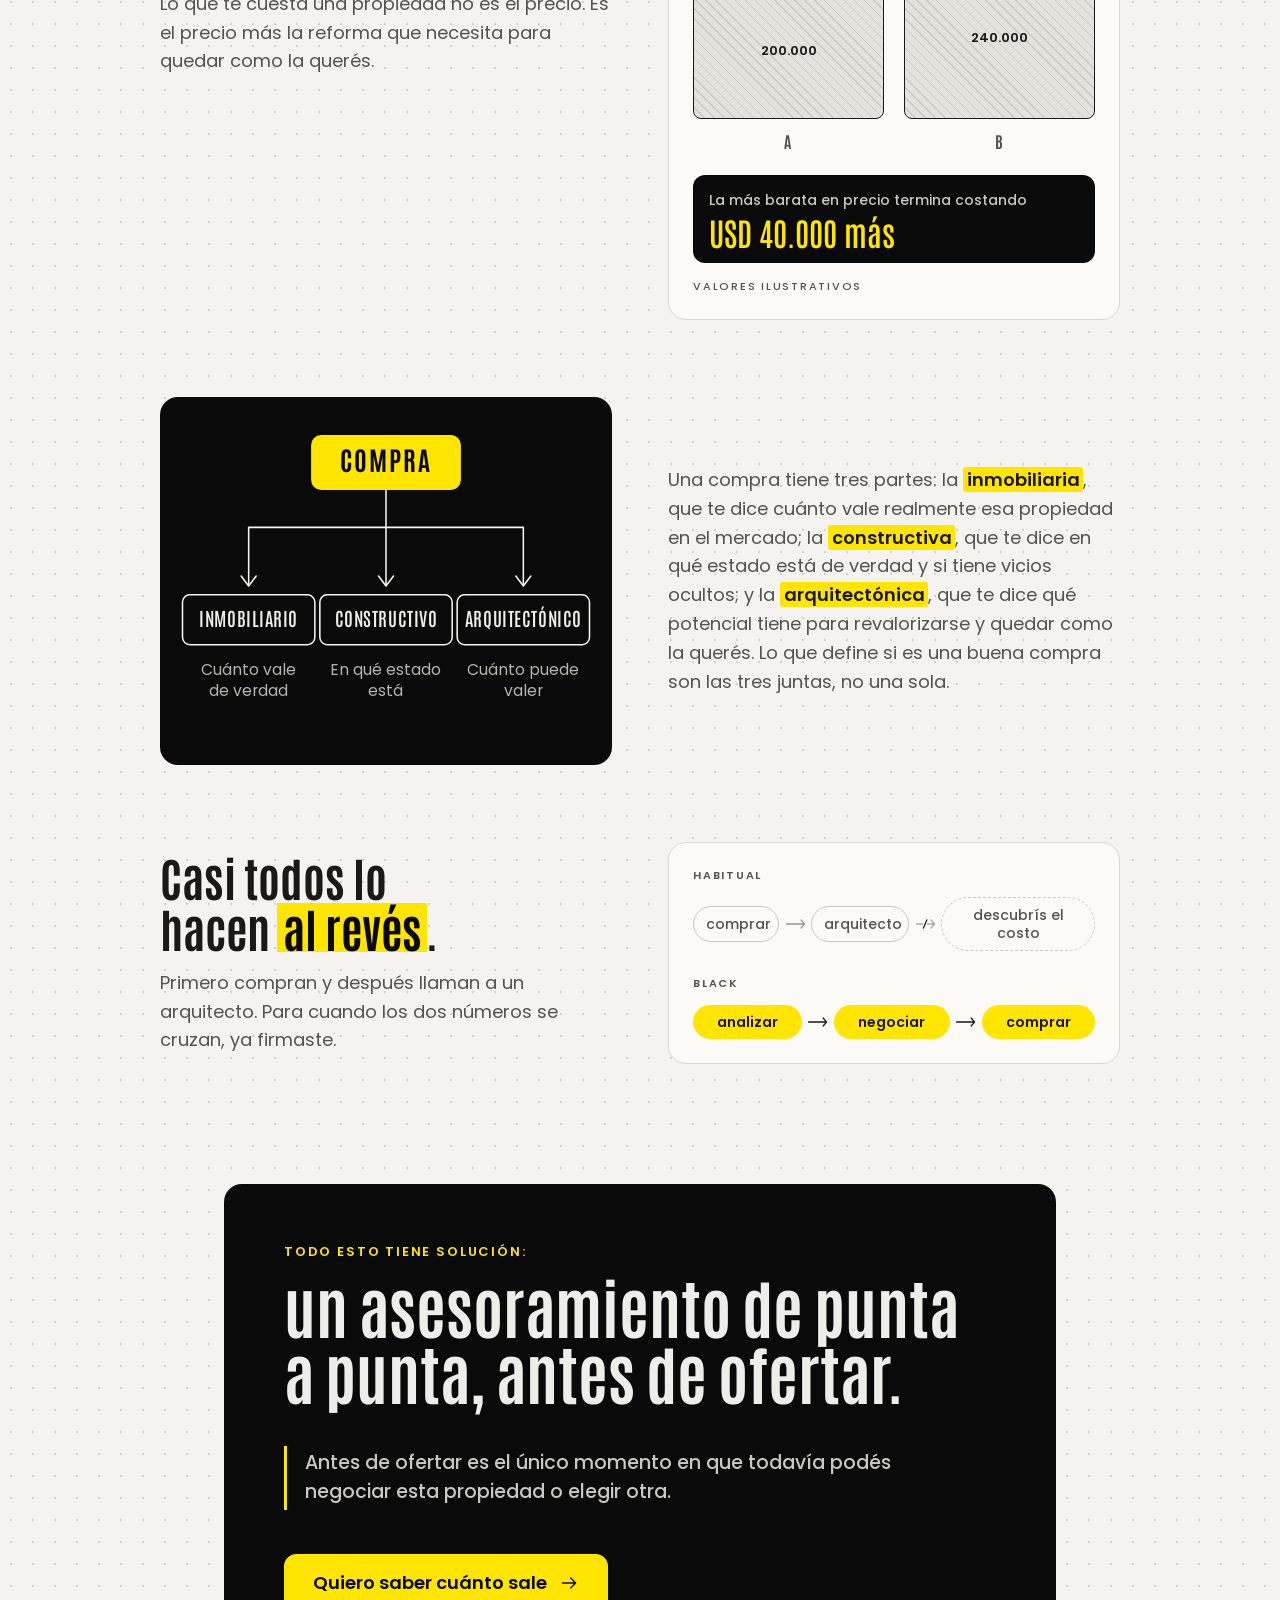
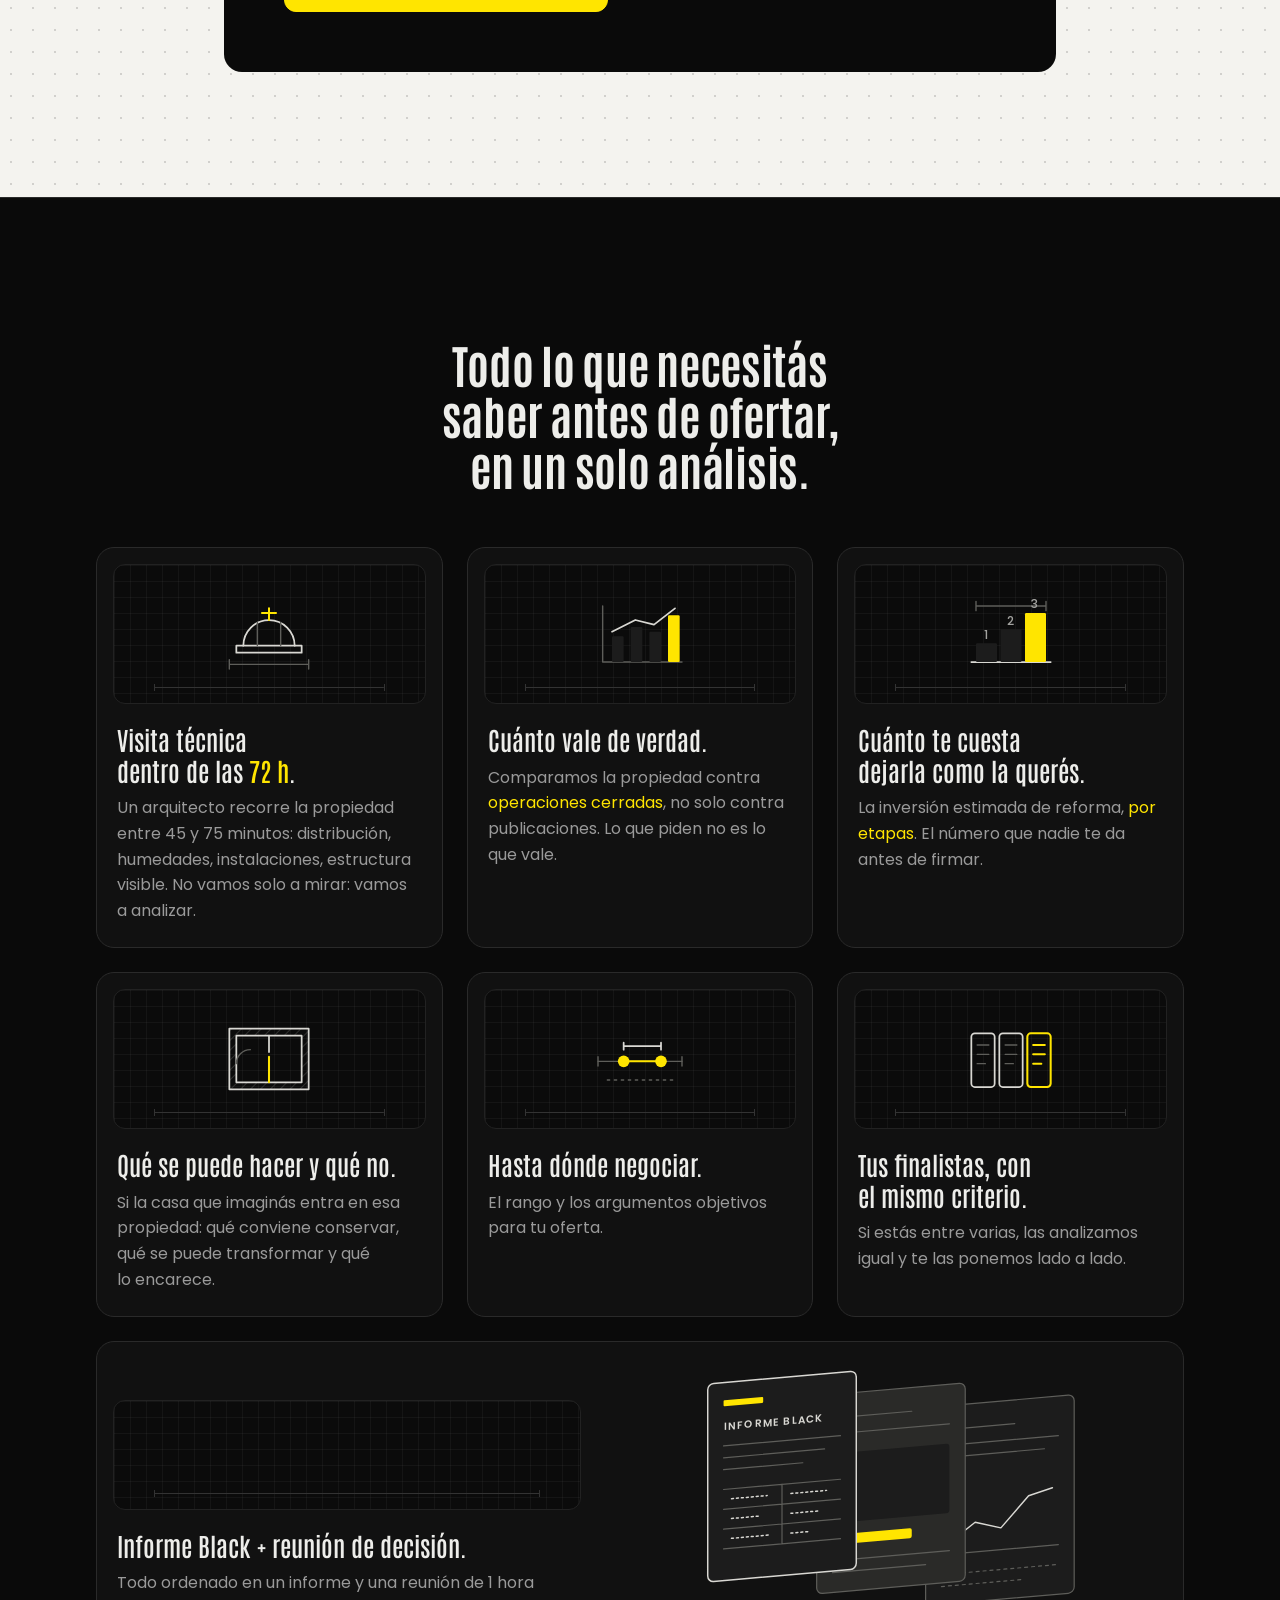
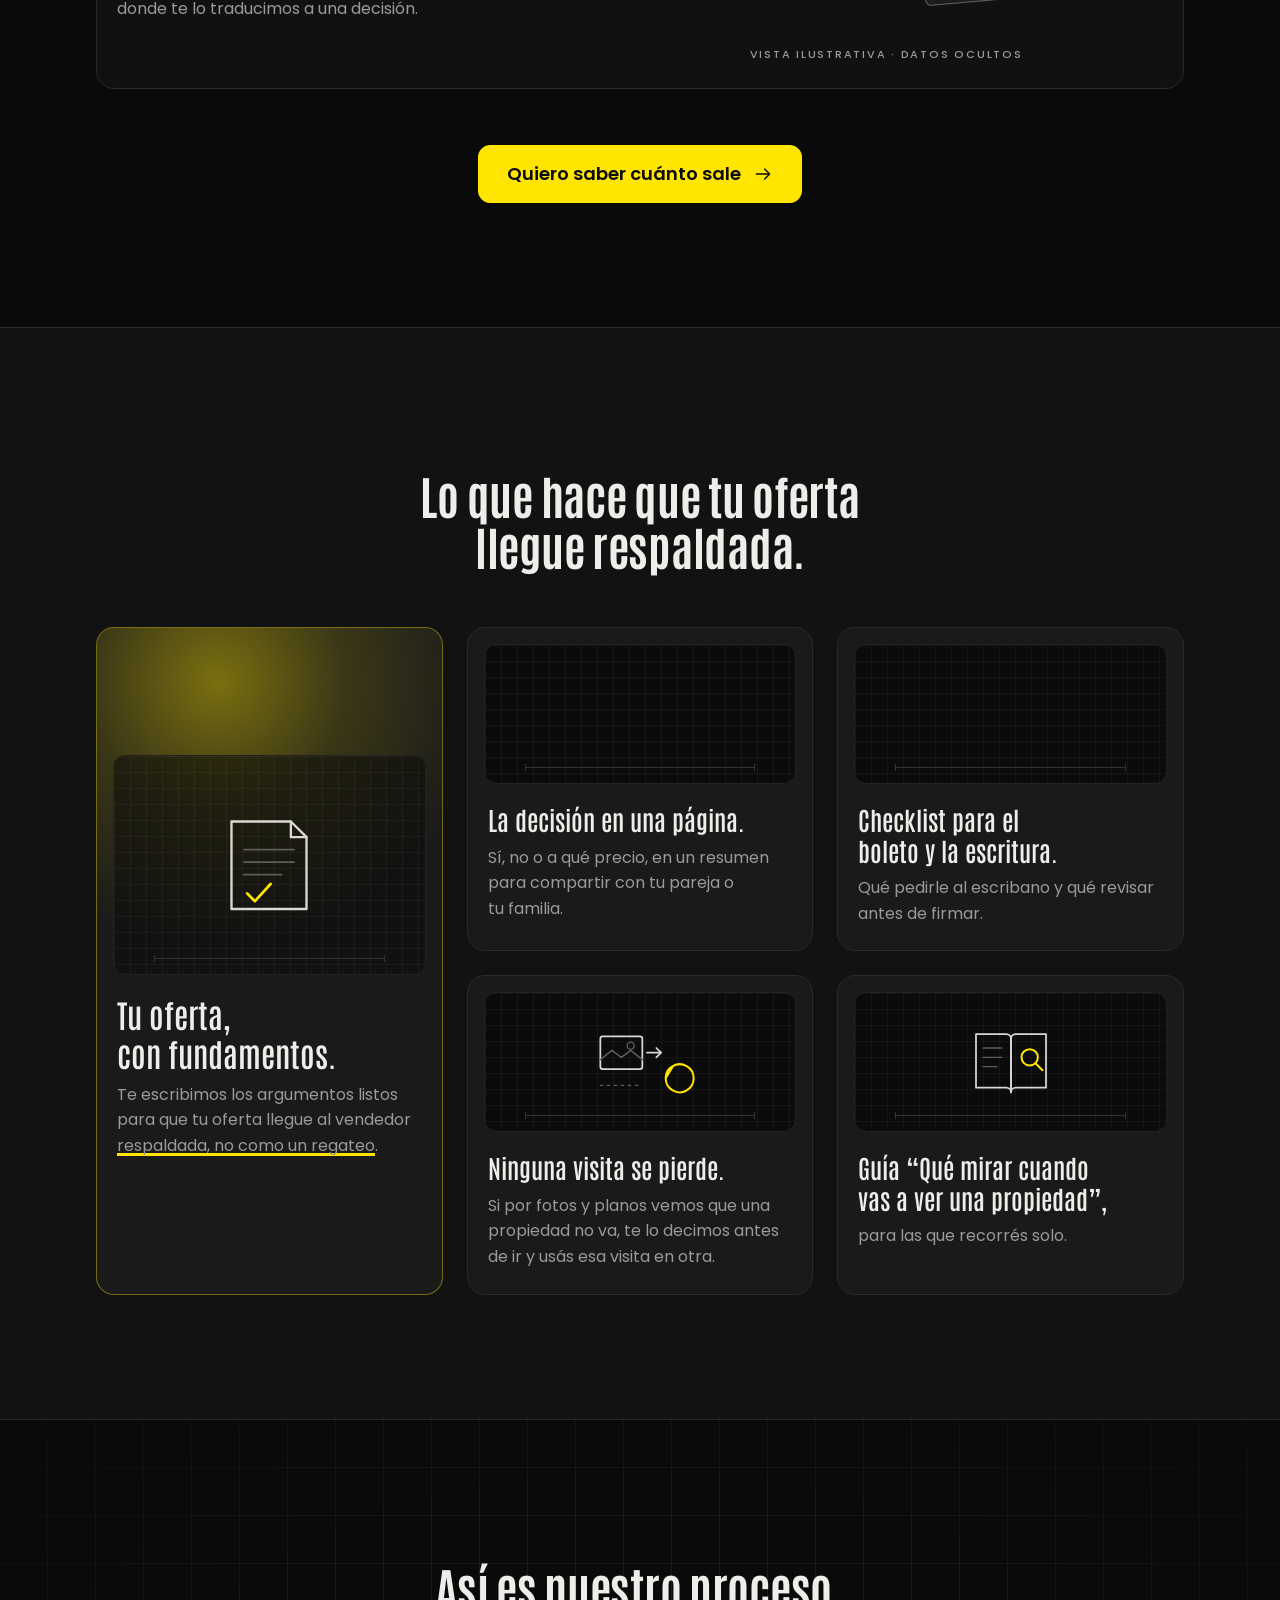
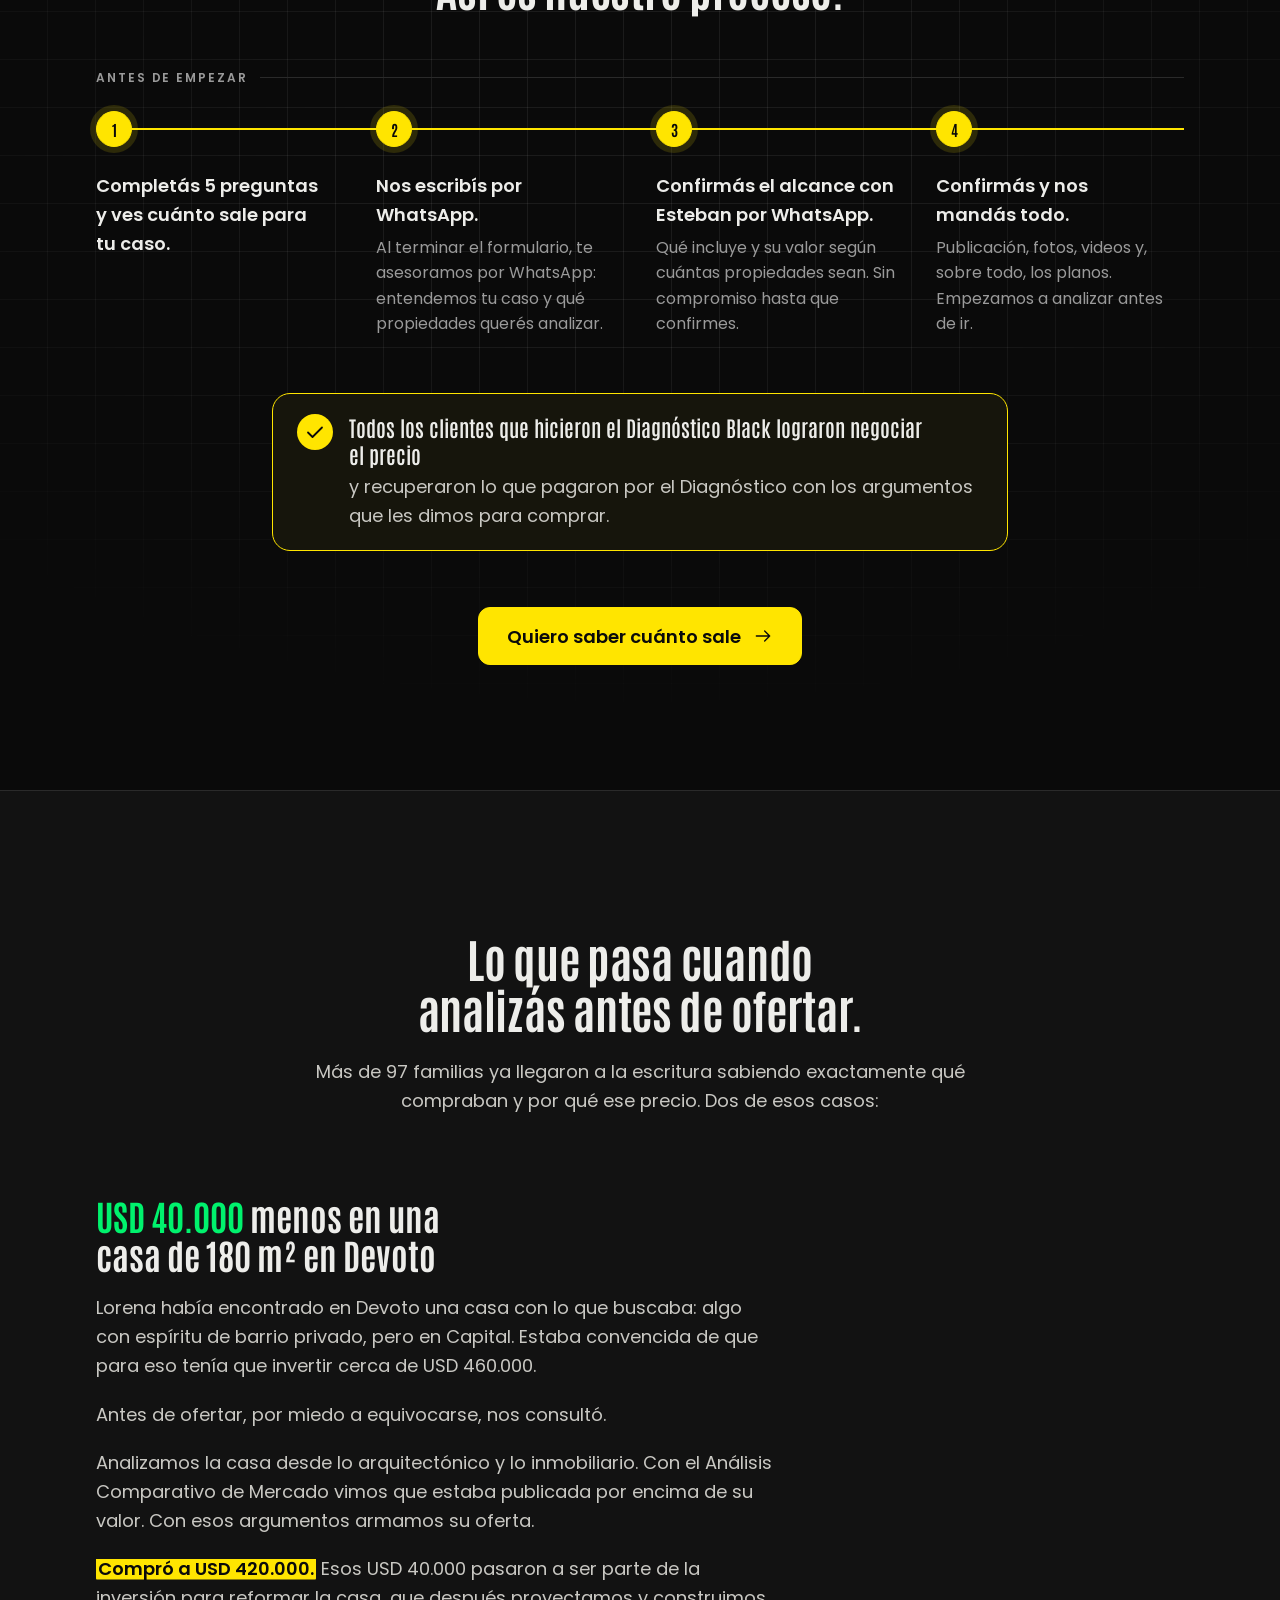
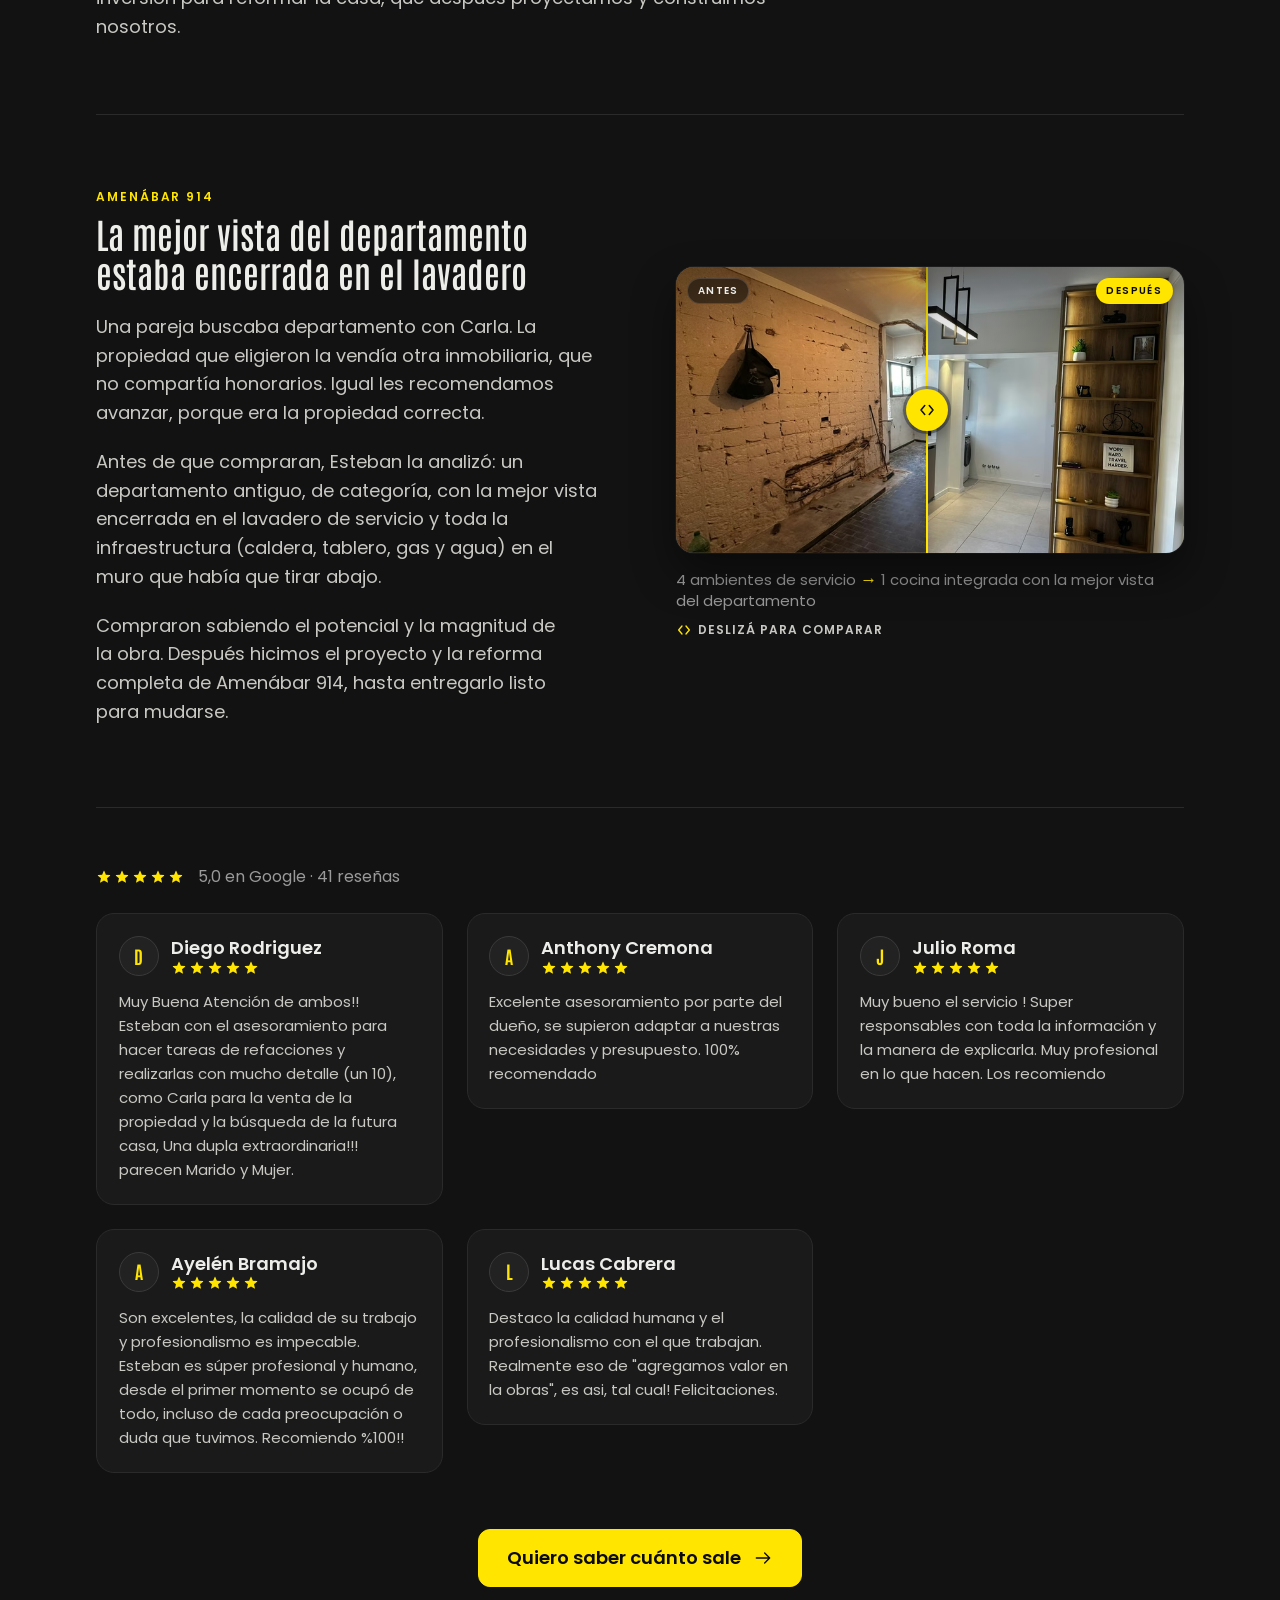
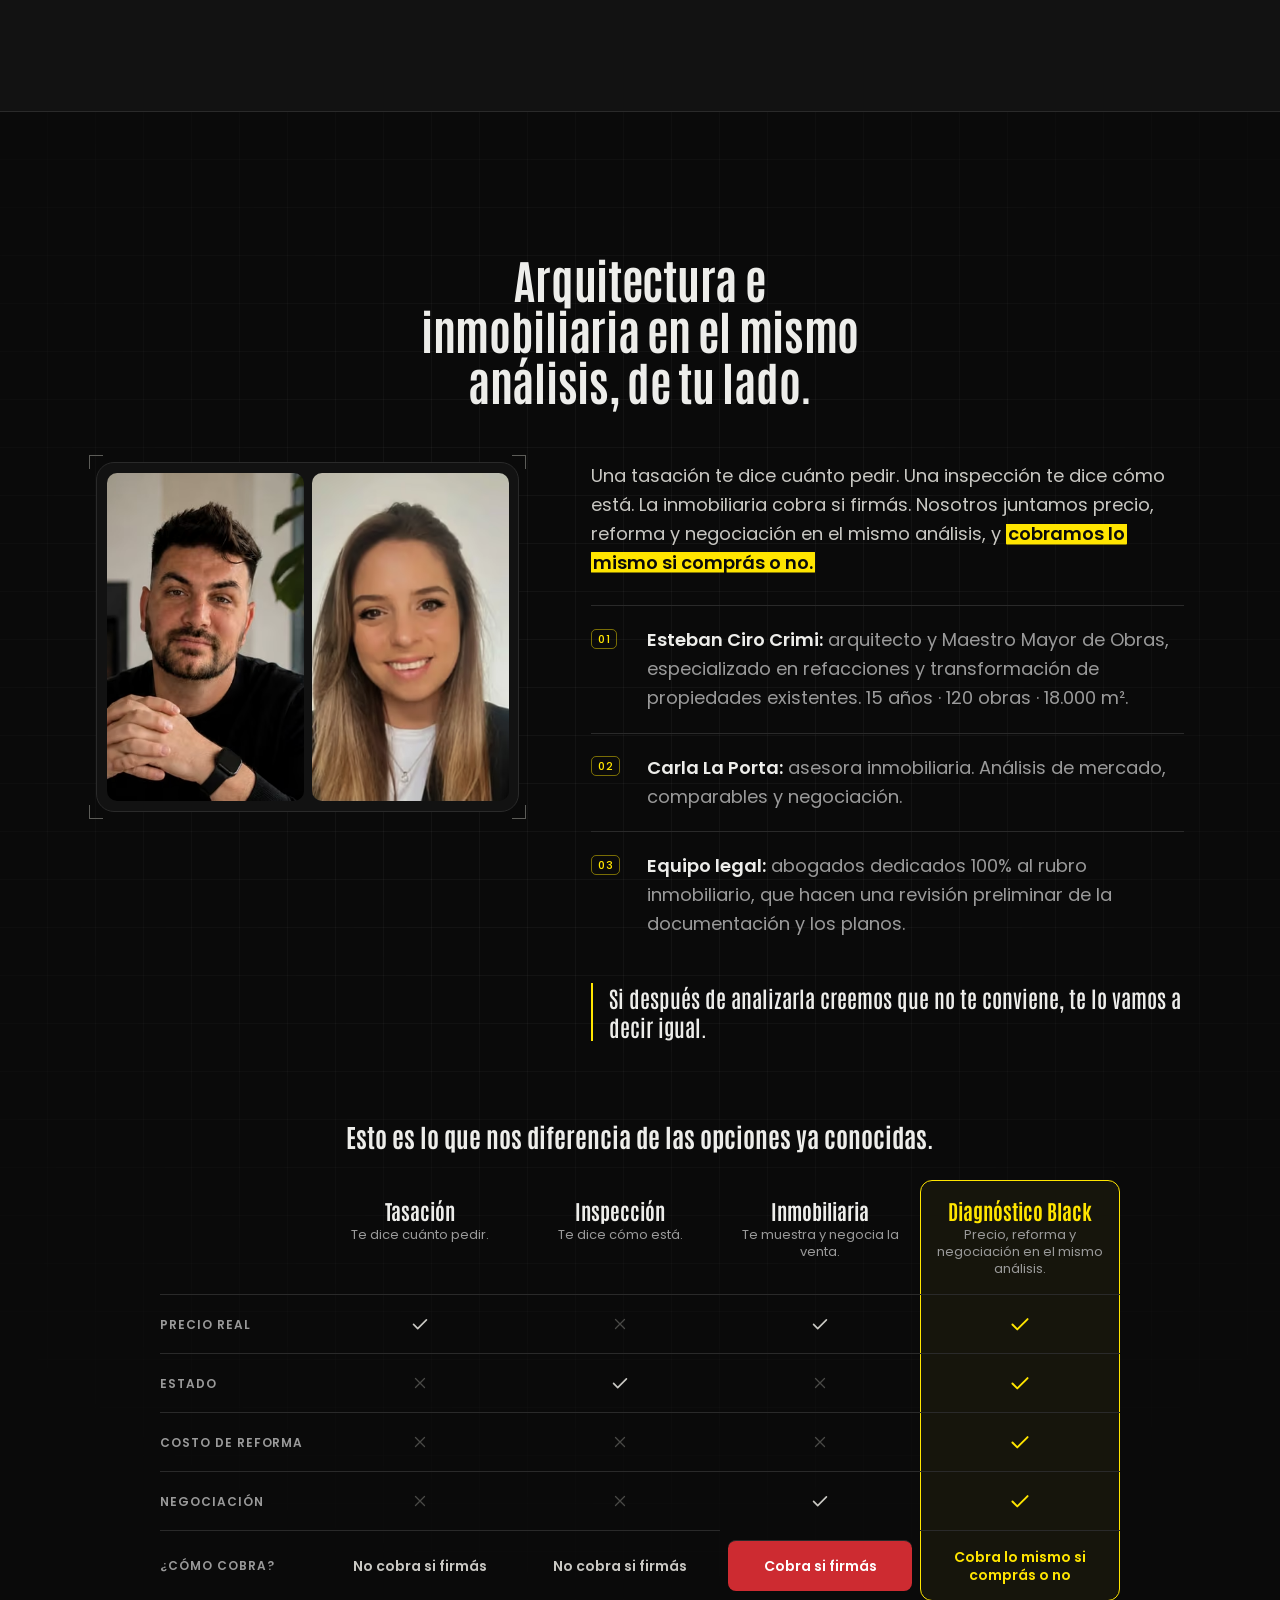
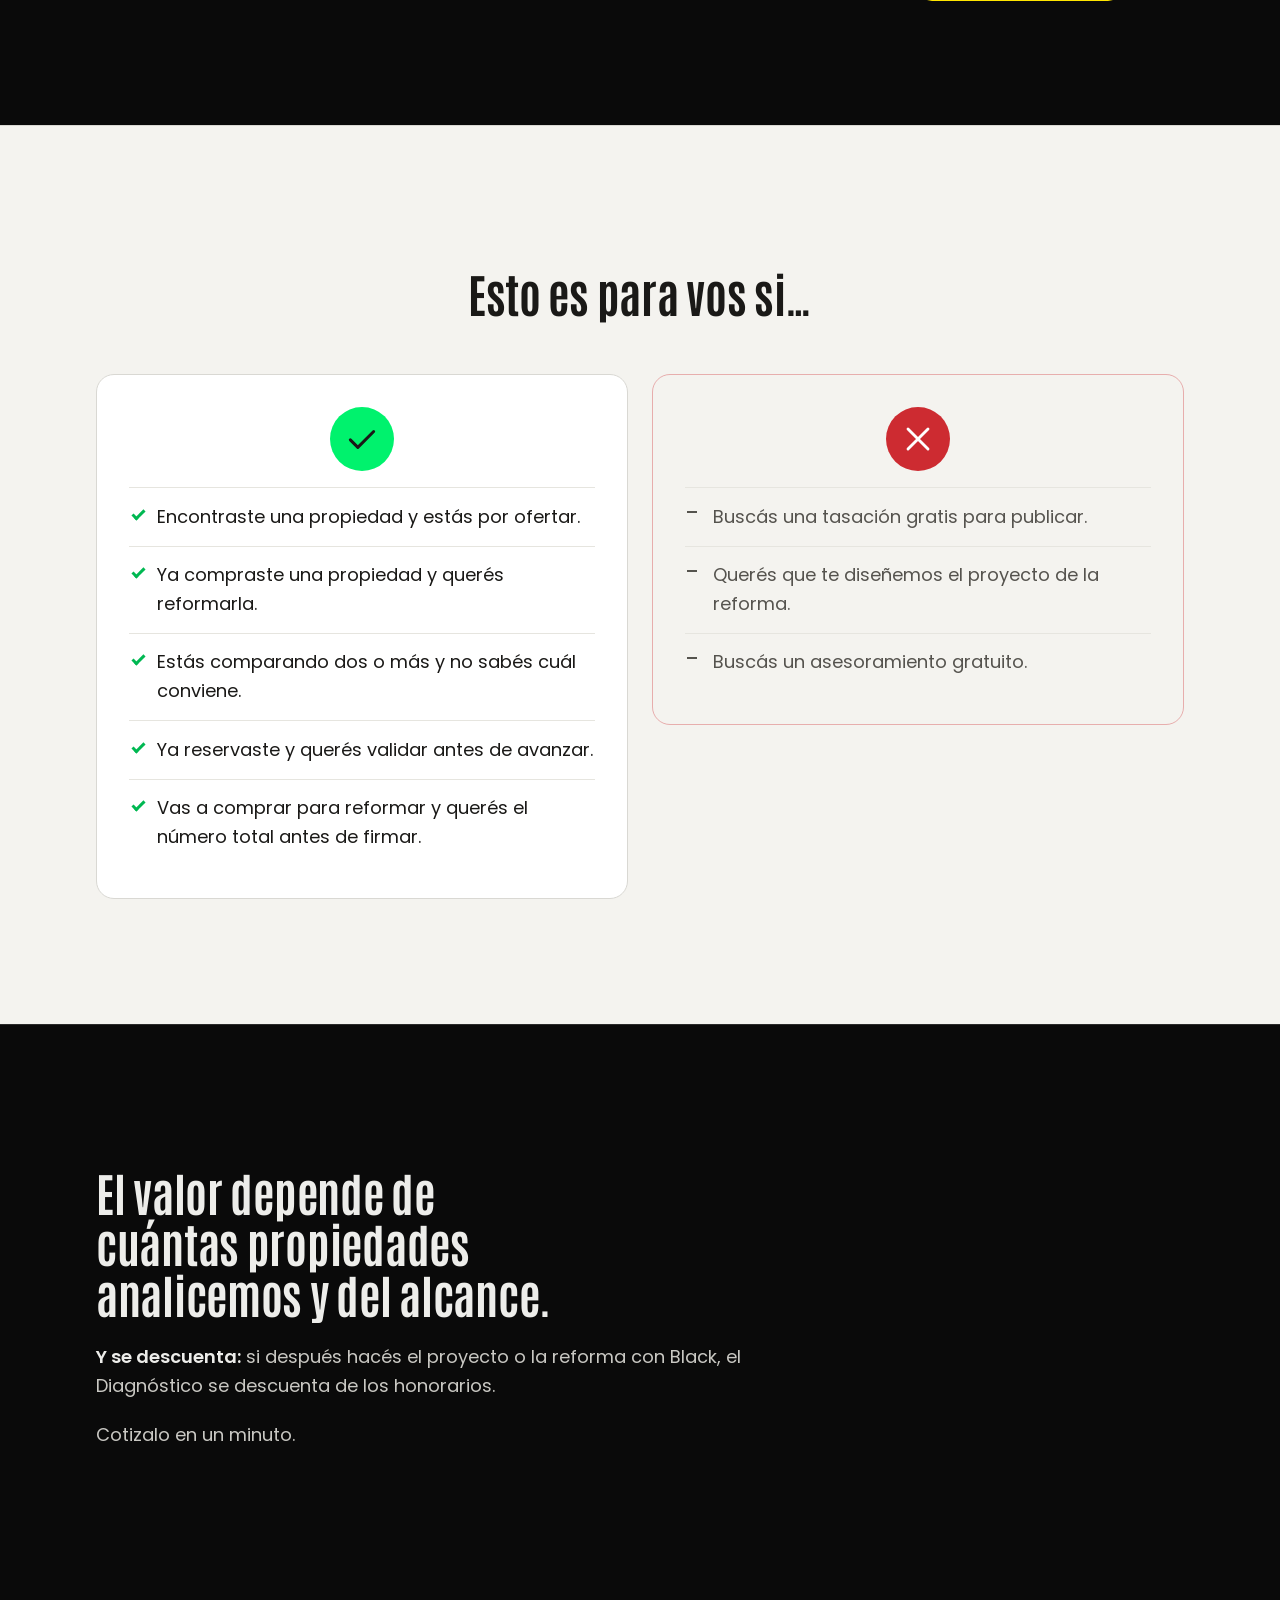
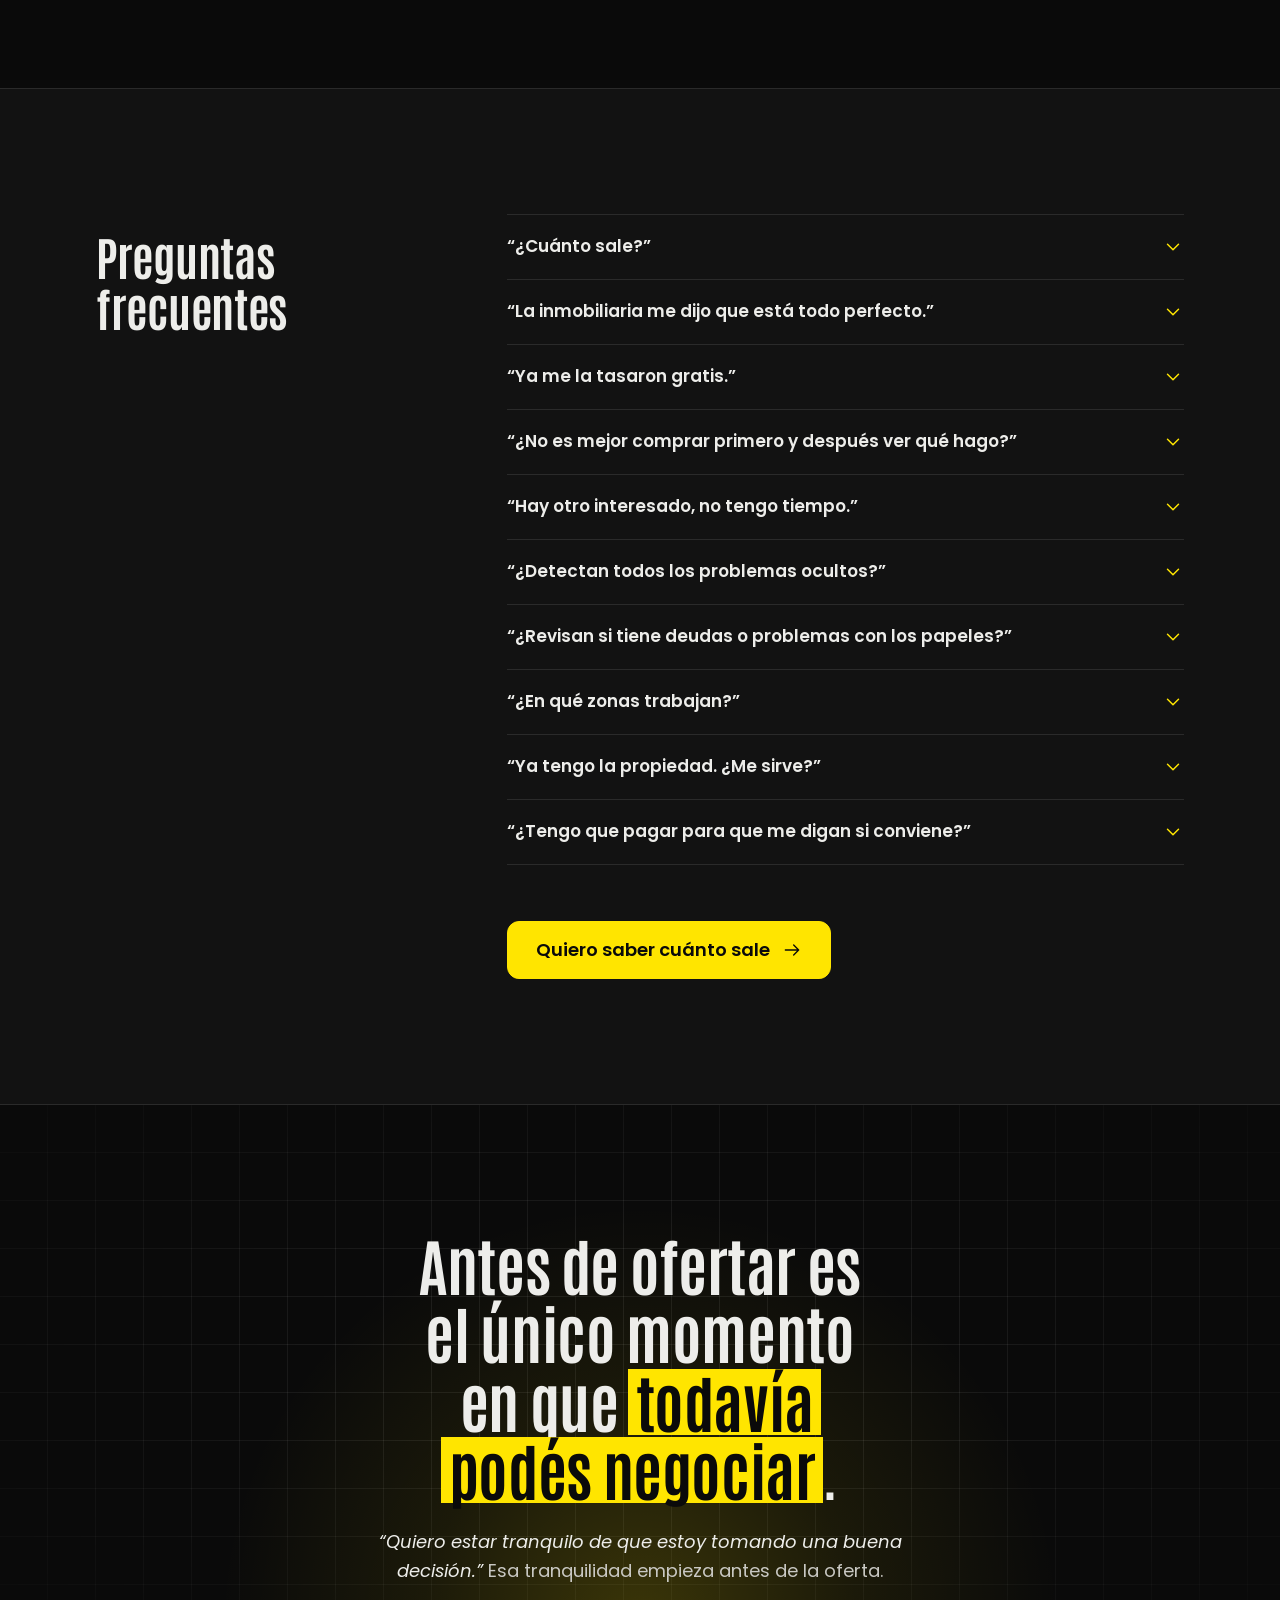
==== commit f2abb25b: "Microsoft Clarity en las tres páginas + eventos del formulario - Snippet de Clarity (z62mevs5ey) en " ====
--- a/site/index.html
+++ b/site/index.html
@@ -63,6 +63,16 @@
 gtag('js',new Date());var c={};if(/[?&]ga_debug=1/.test(location.search))c.debug_mode=true;gtag('config',id,c);})();
 </script>
 
+<!-- Microsoft Clarity (mapas de calor y grabaciones de sesión). Carga async:
+     no frena la página. Proyecto z62mevs5ey. -->
+<script type="text/javascript">
+    (function(c,l,a,r,i,t,y){
+        c[a]=c[a]||function(){(c[a].q=c[a].q||[]).push(arguments)};
+        t=l.createElement(r);t.async=1;t.src="https://www.clarity.ms/tag/"+i;
+        y=l.getElementsByTagName(r)[0];y.parentNode.insertBefore(t,y);
+    })(window, document, "clarity", "script", "z62mevs5ey");
+</script>
+
 <meta property="og:type" content="website">
 <meta property="og:locale" content="es_AR">
 <meta property="og:site_name" content="Black Arquitectura">
@@ -735,7 +745,7 @@
 <script src="assets/js/config.js?v=20261027" defer></script>
 <script src="assets/js/form-config.js?v=20261031b" defer></script>
 <script src="assets/js/content.js?v=20261013" defer></script>
-<script src="assets/js/site.js?v=20261027" defer></script>
+<script src="assets/js/site.js?v=20261031c" defer></script>
 <script src="assets/js/form.js?v=20261031b" defer></script>
 <script src="assets/js/motion.js?v=20261008" defer></script>
 </body>
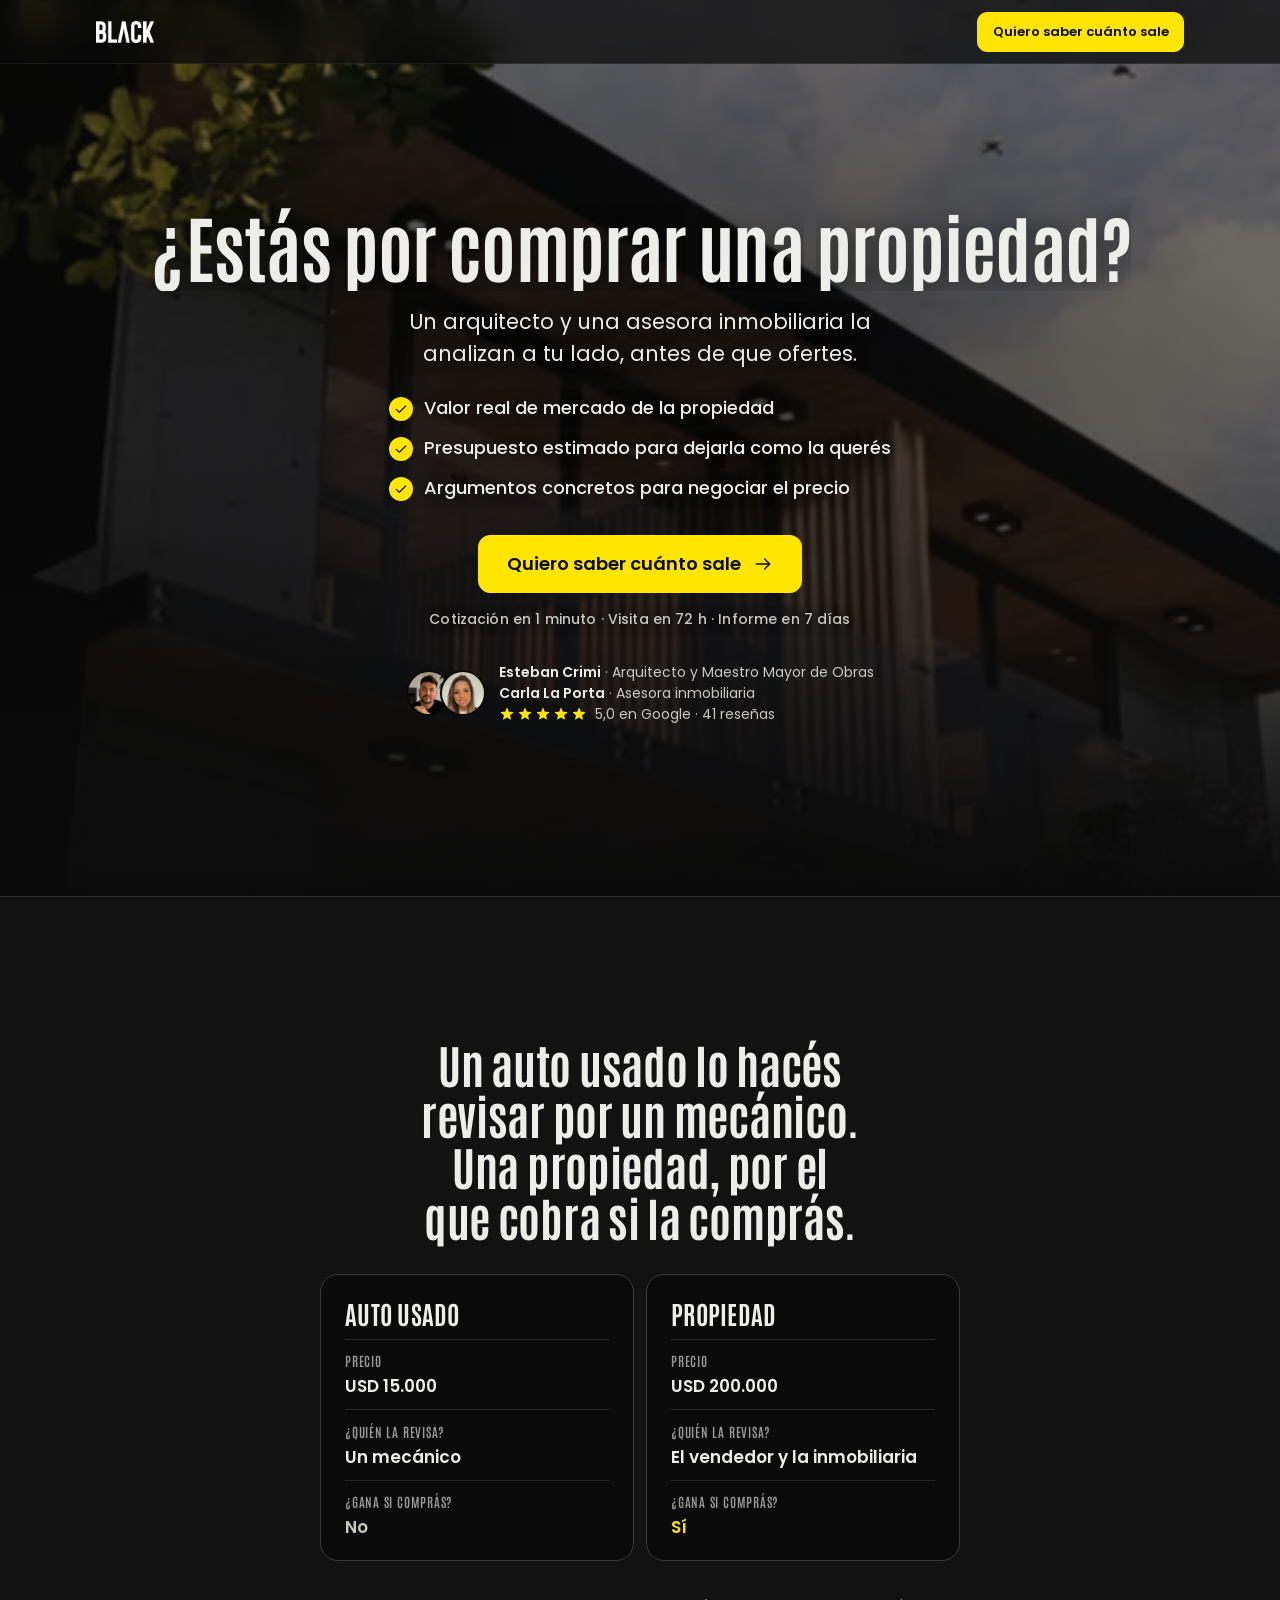
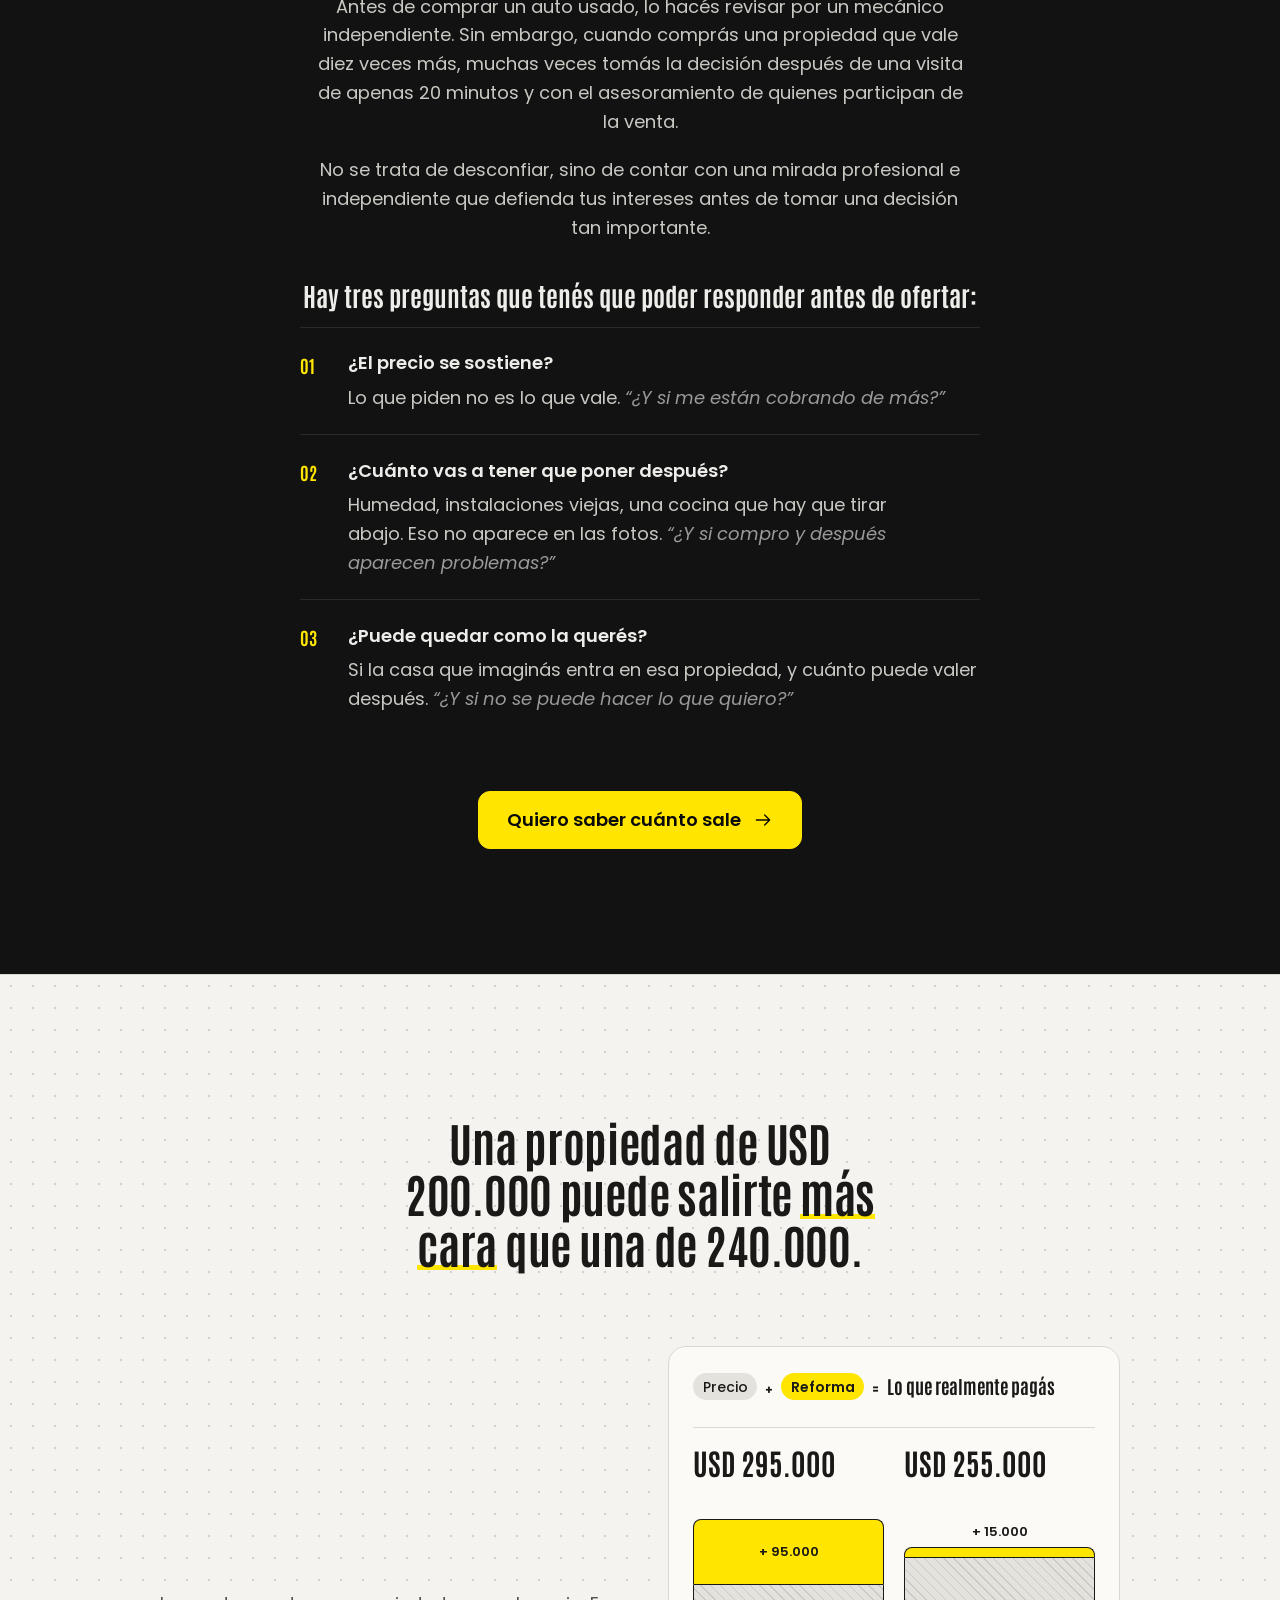
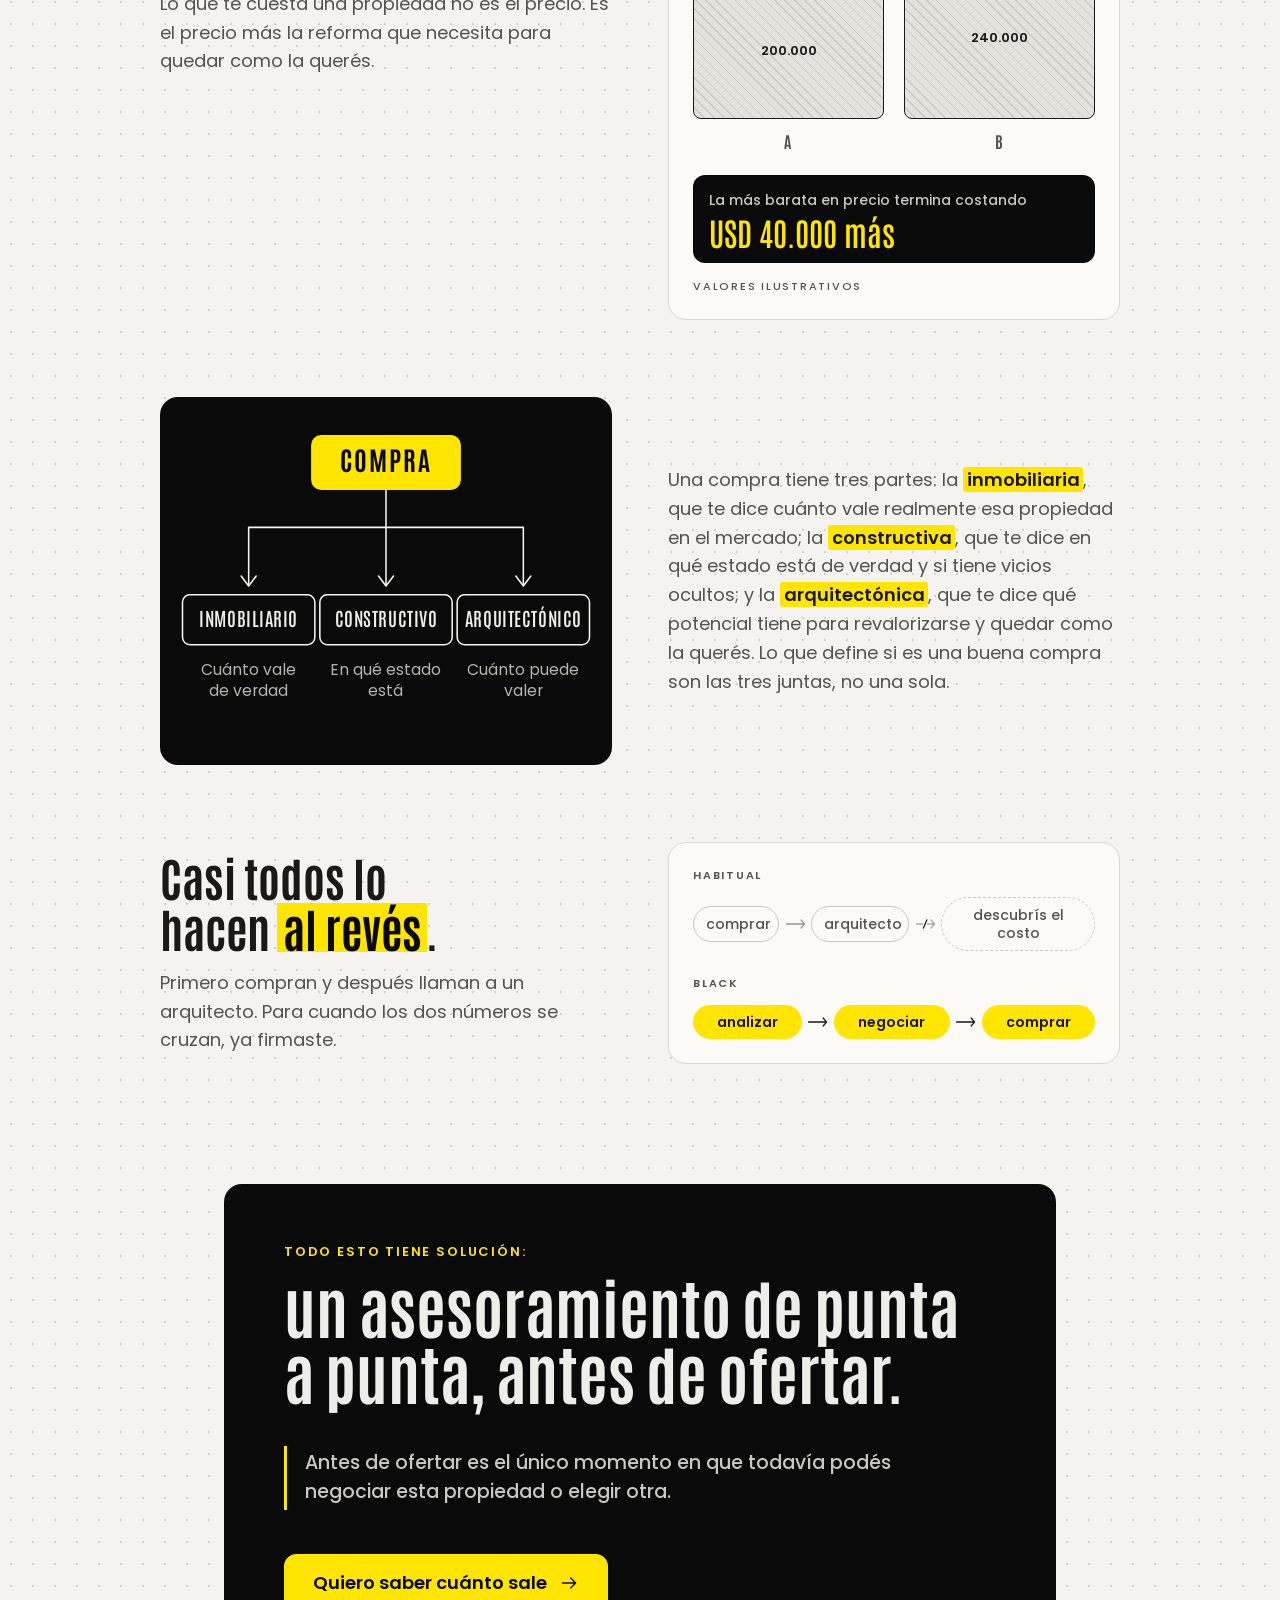
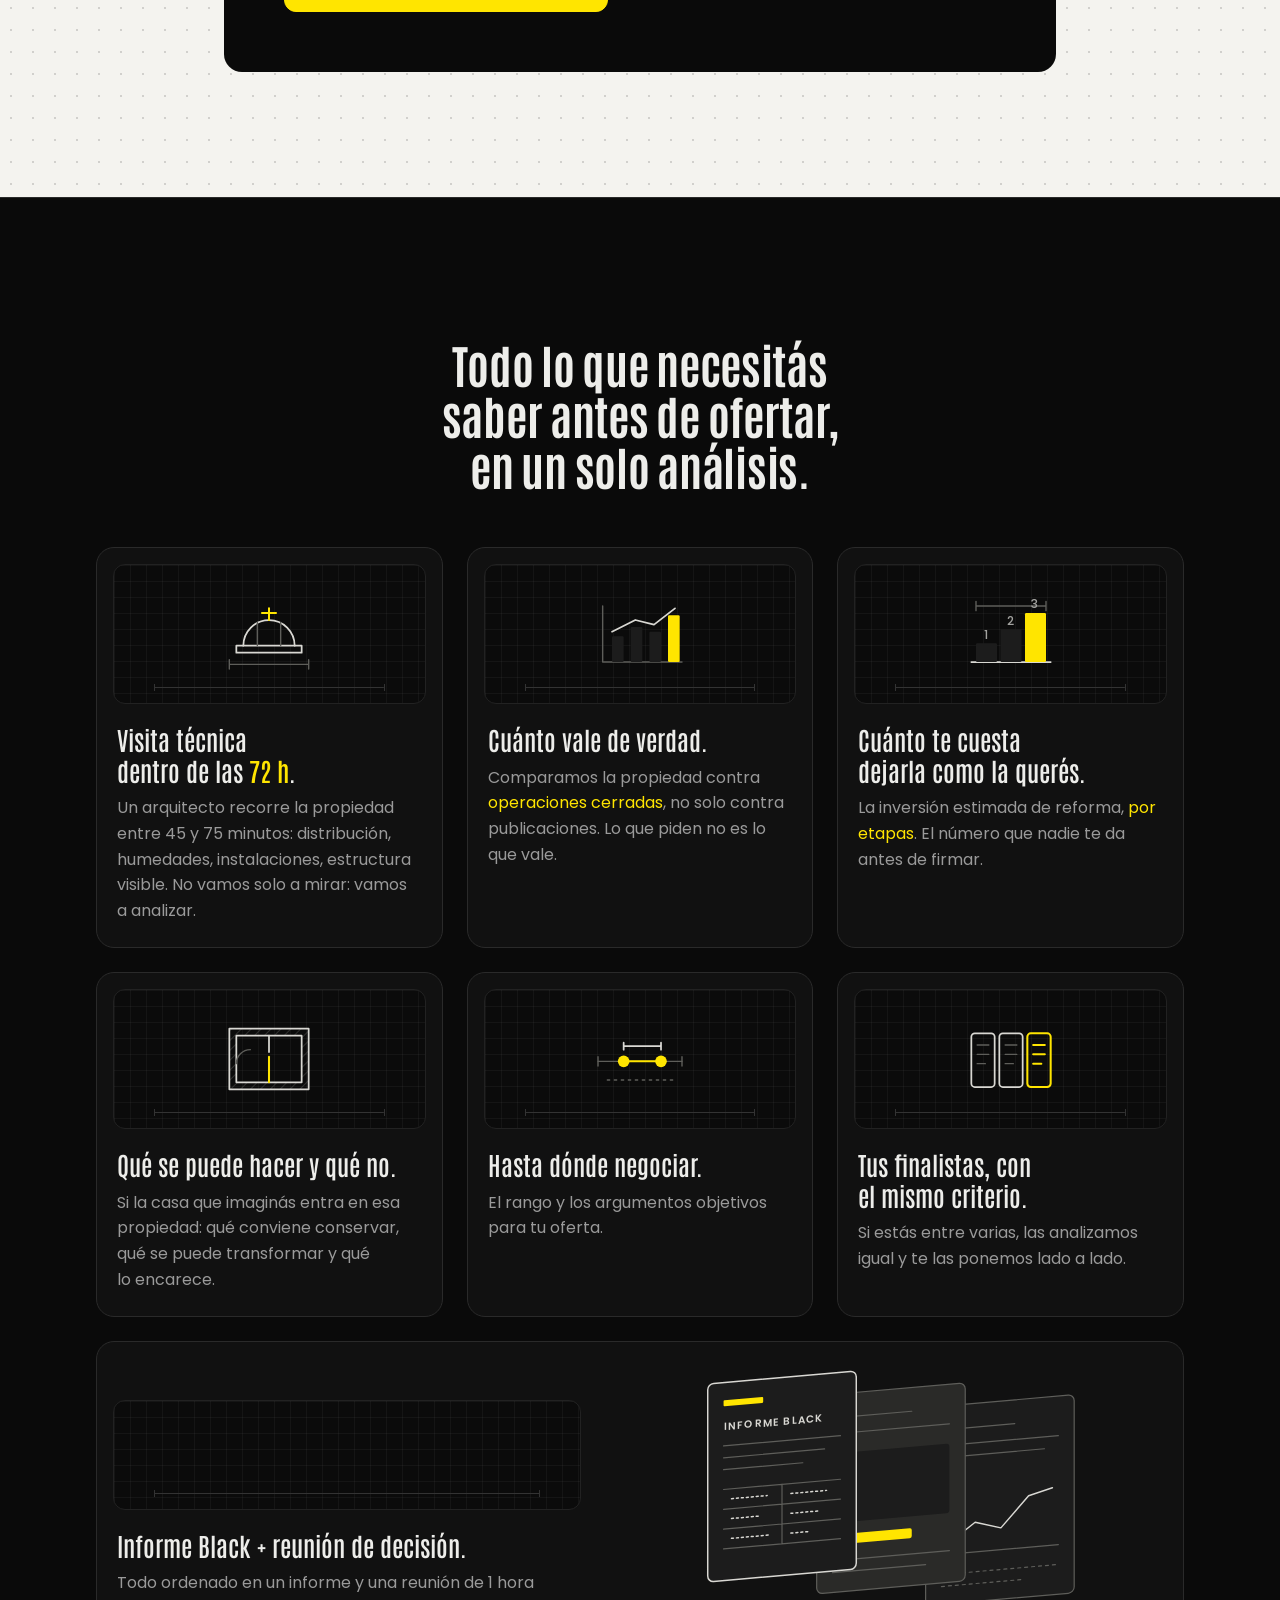
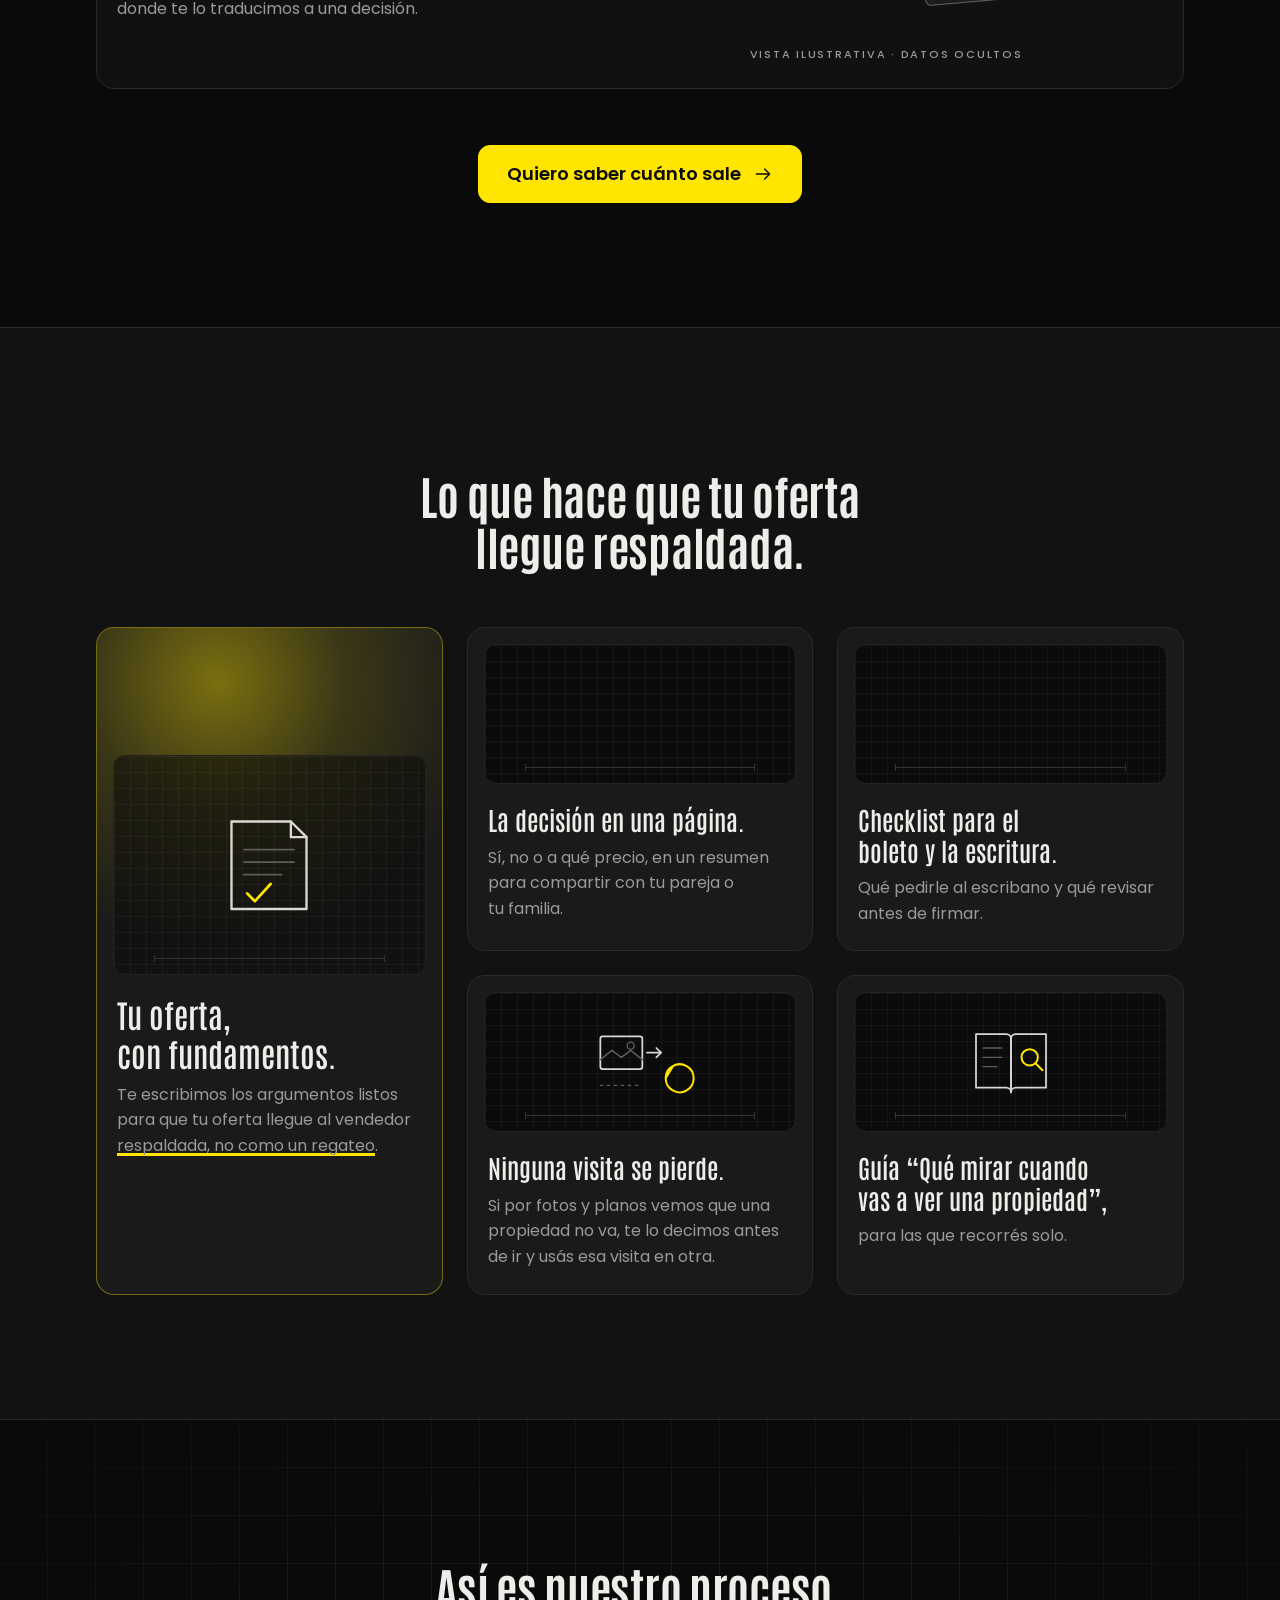
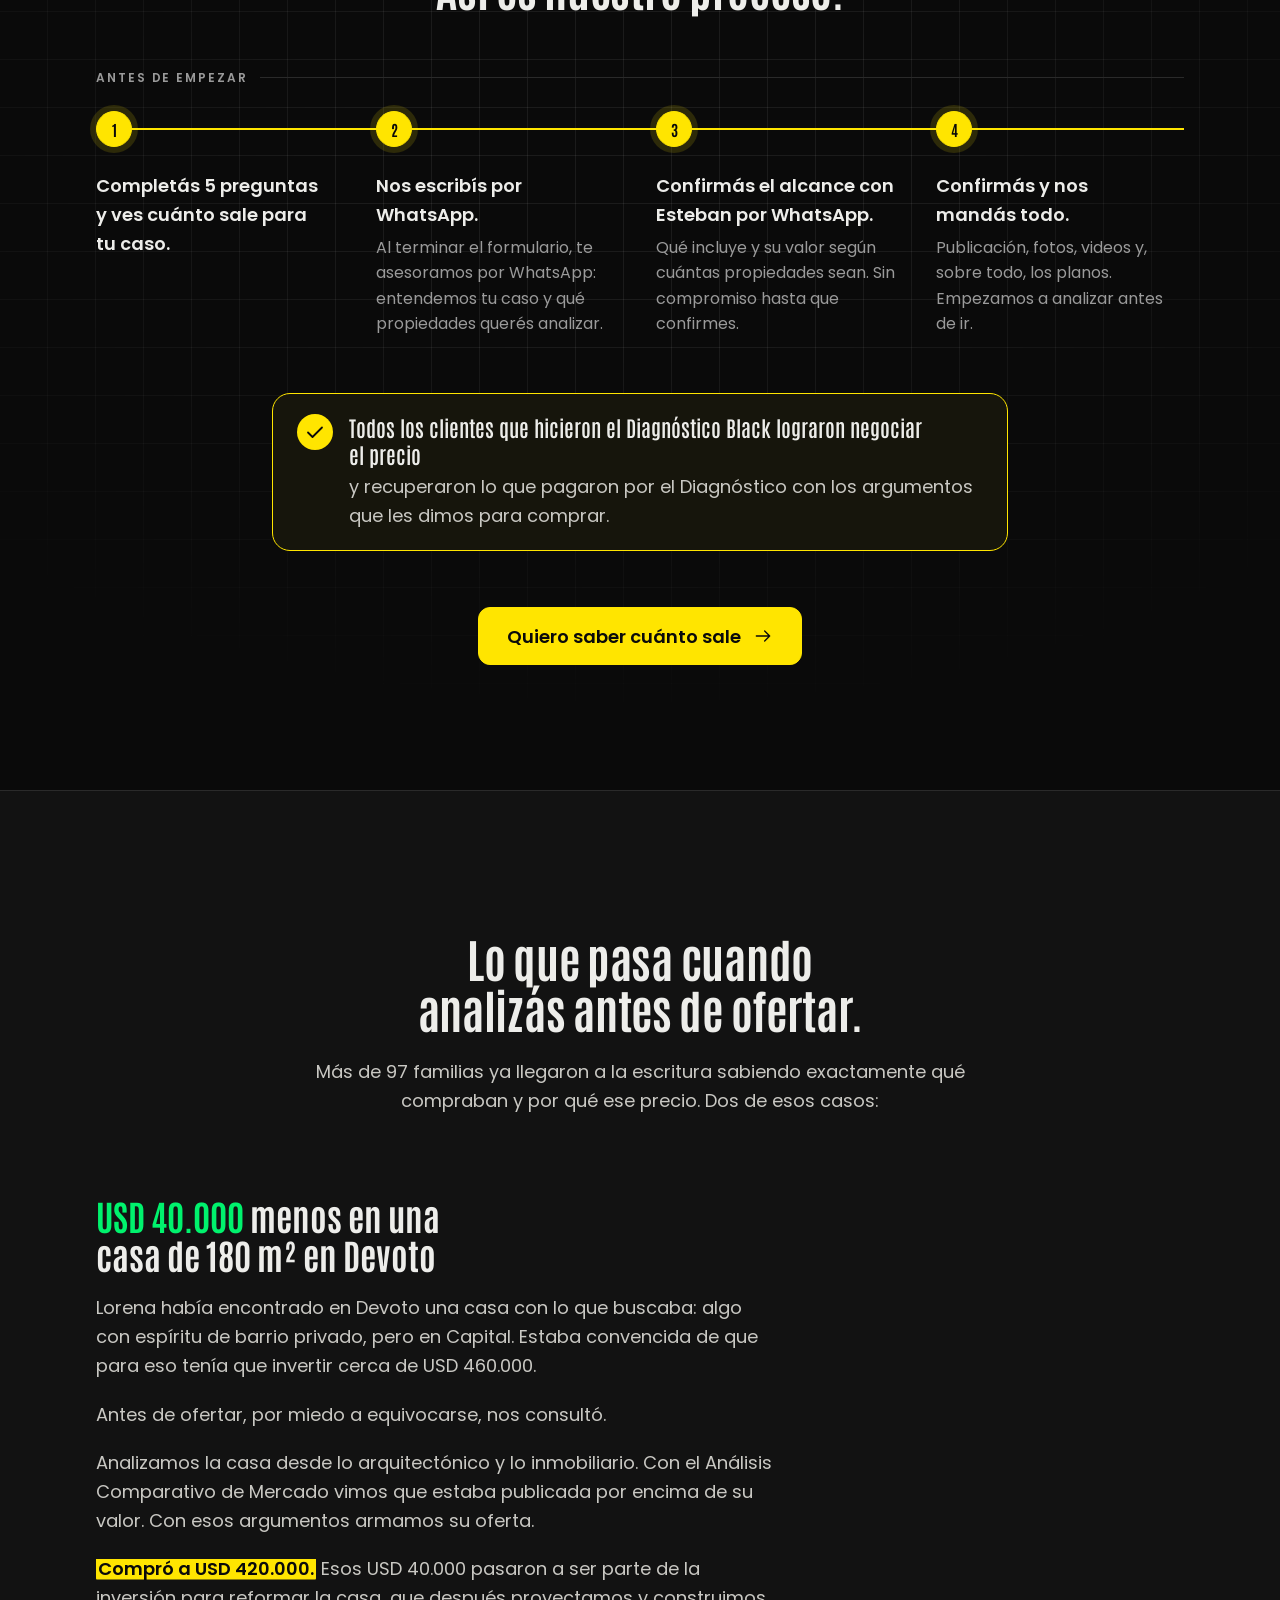
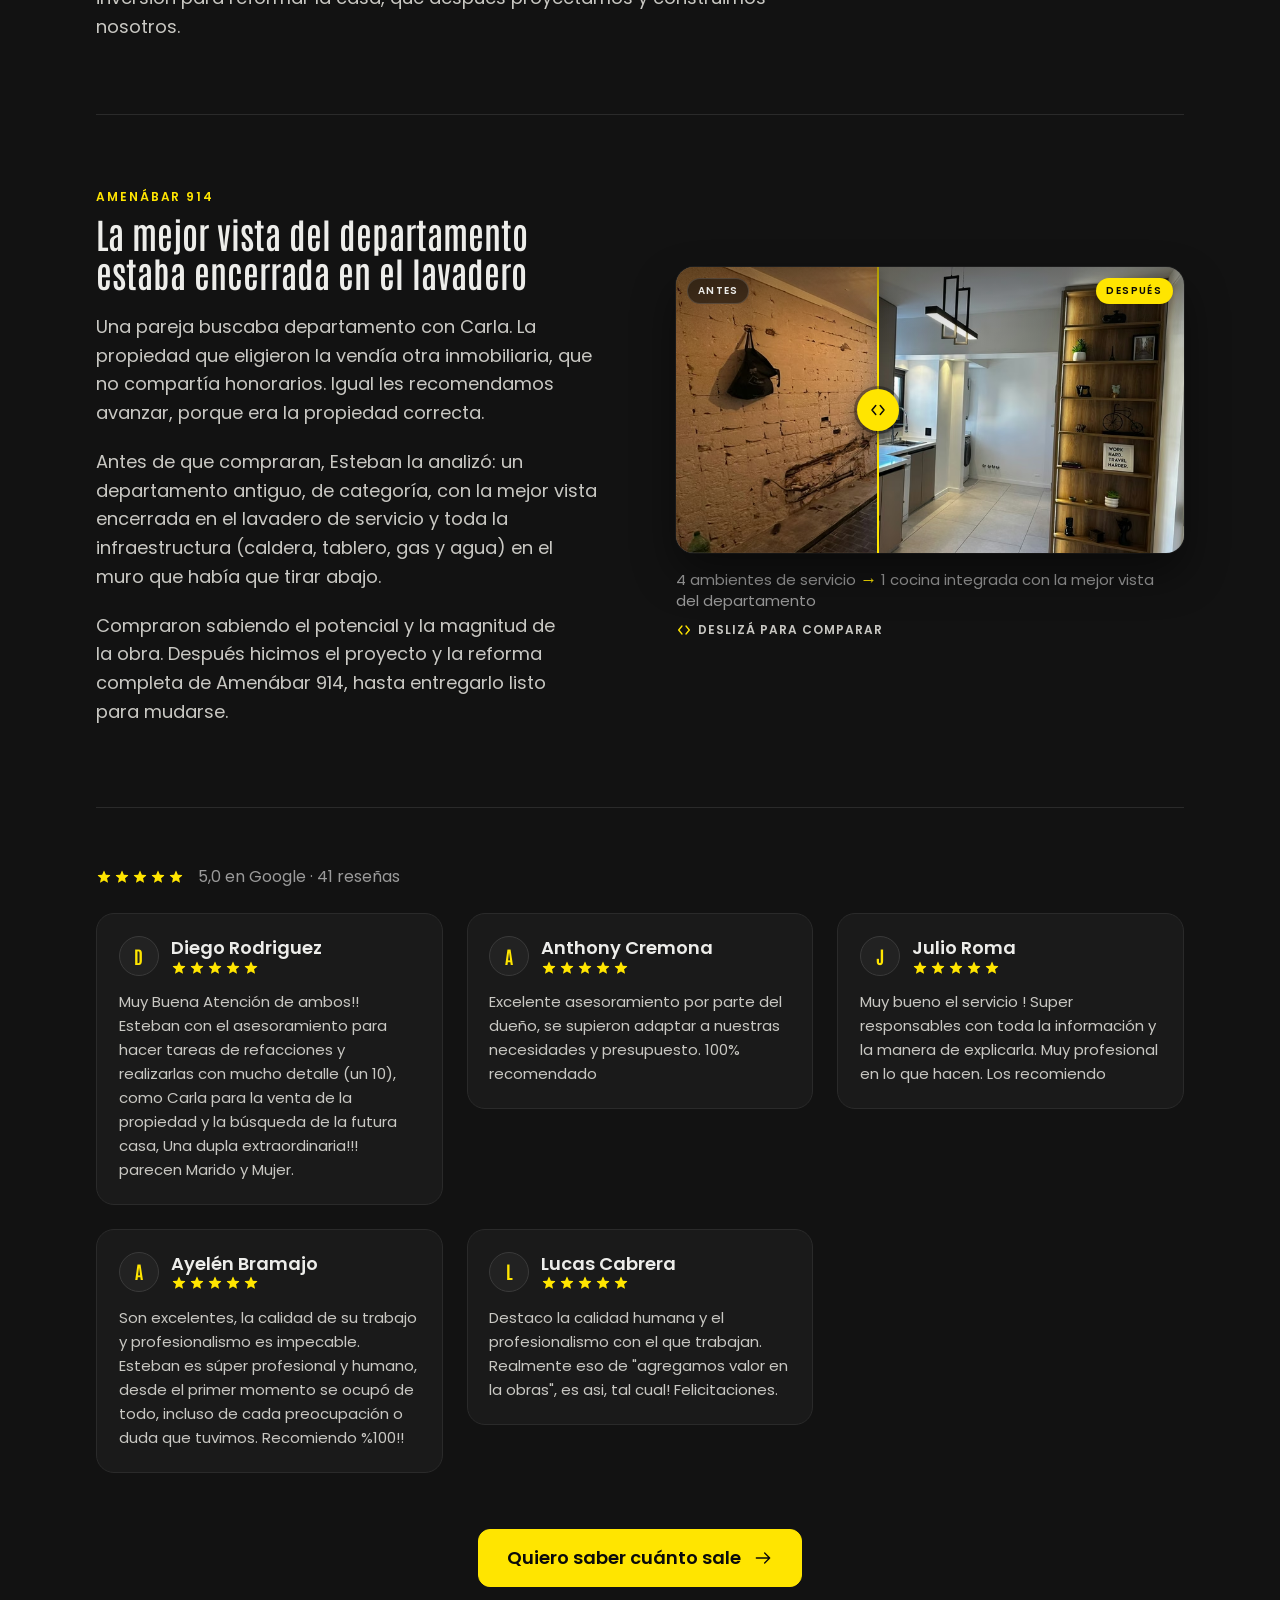
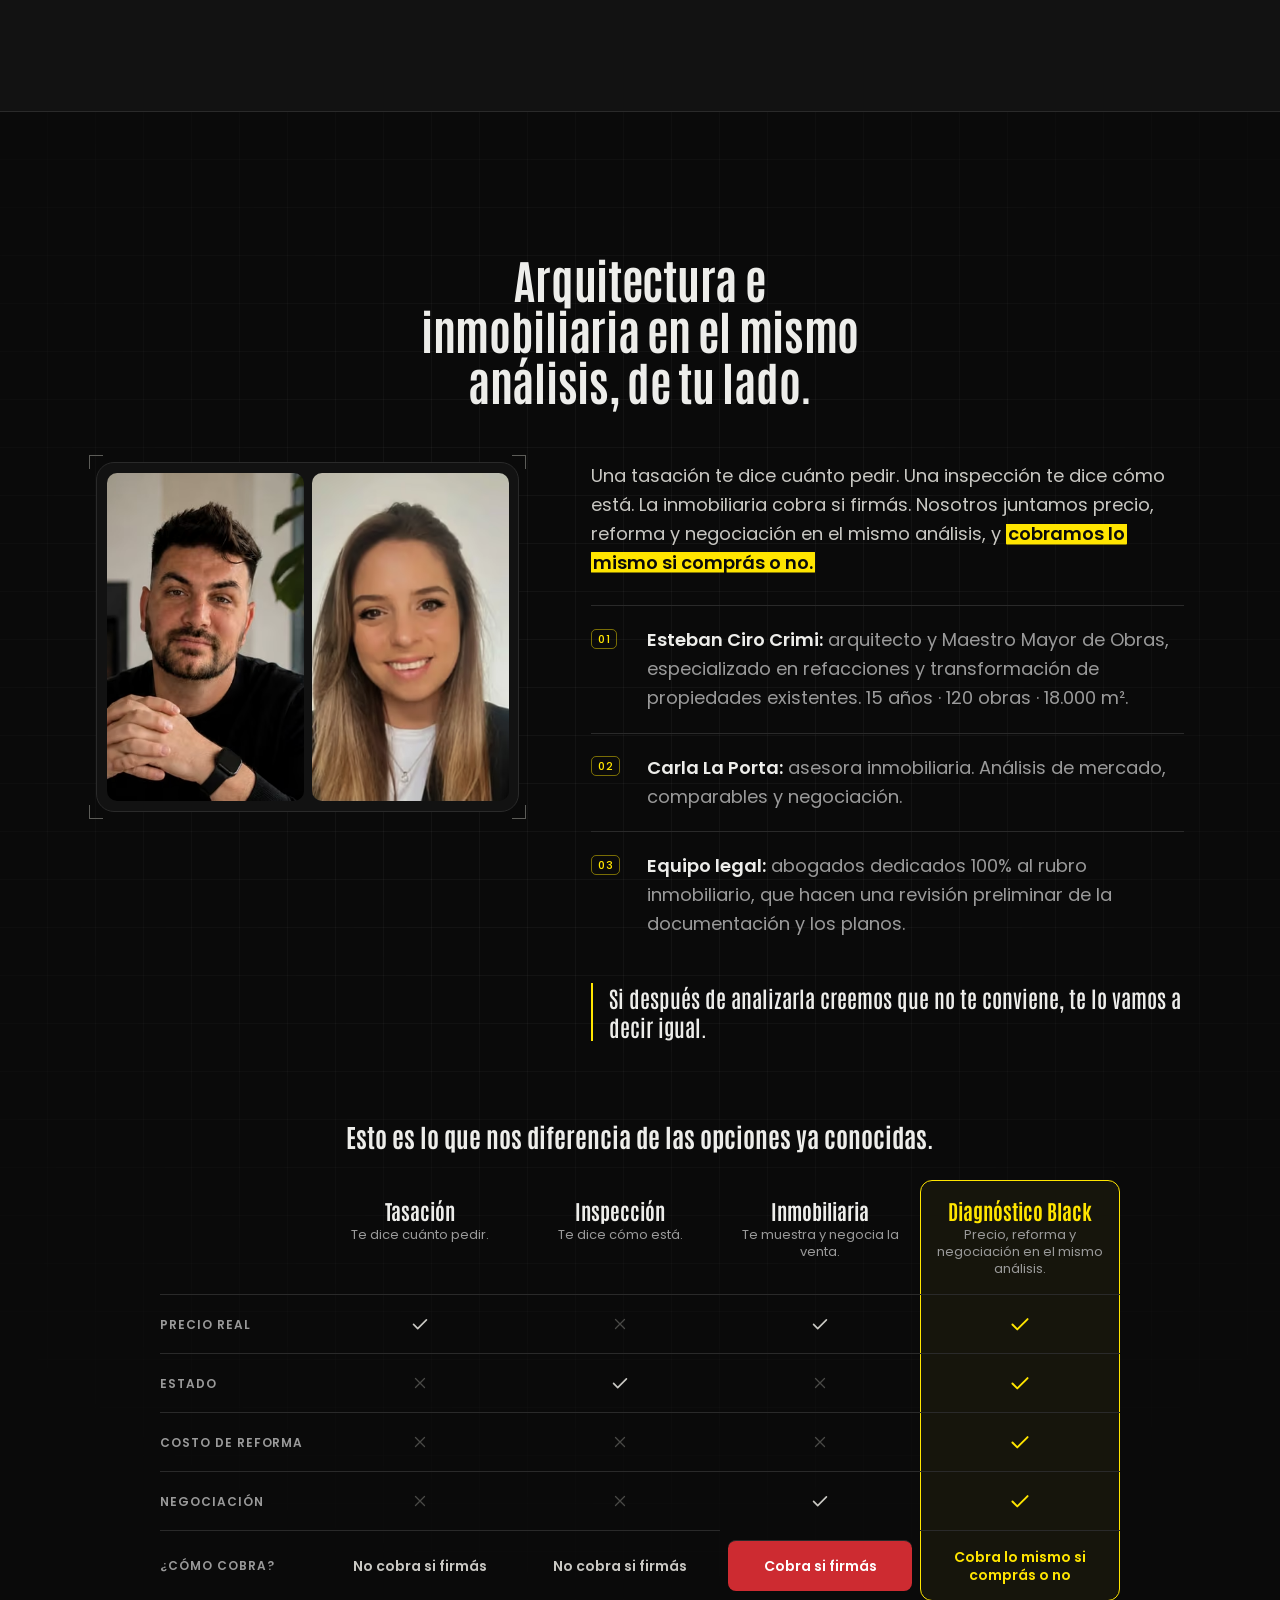
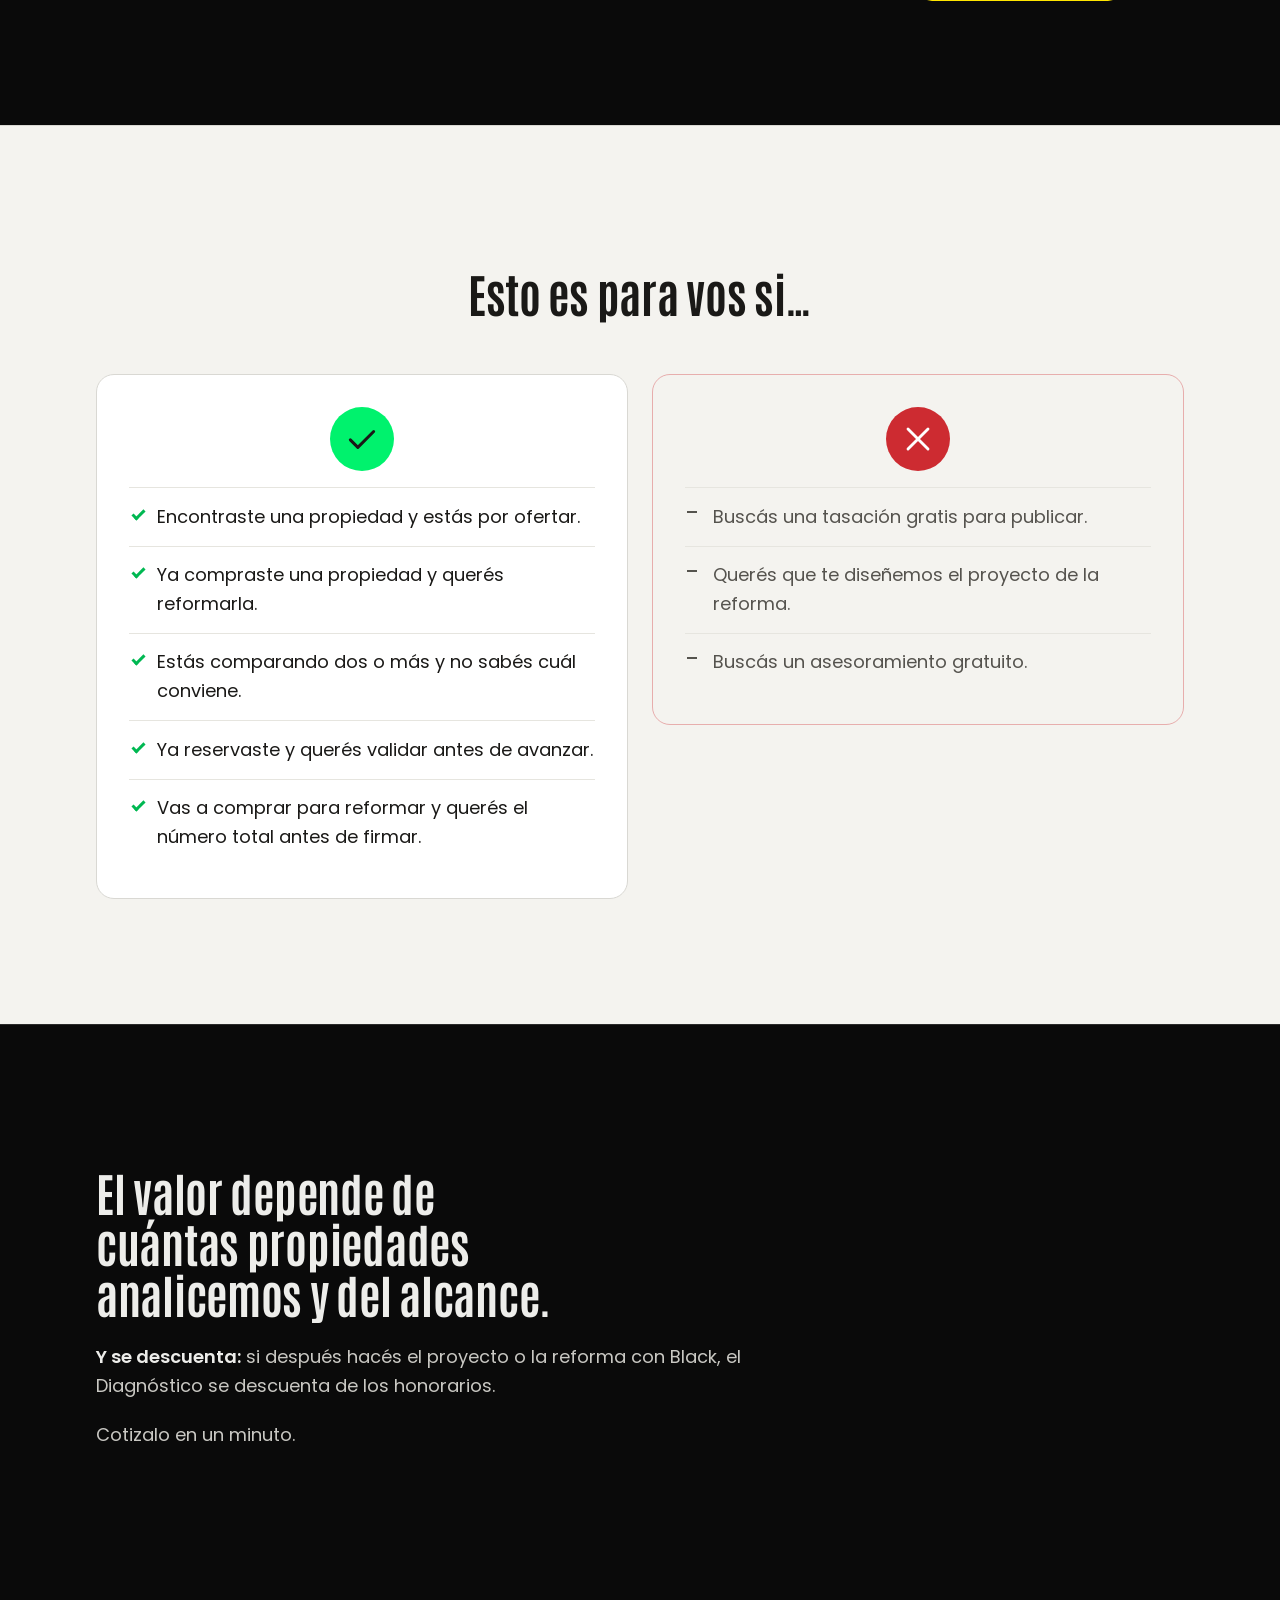
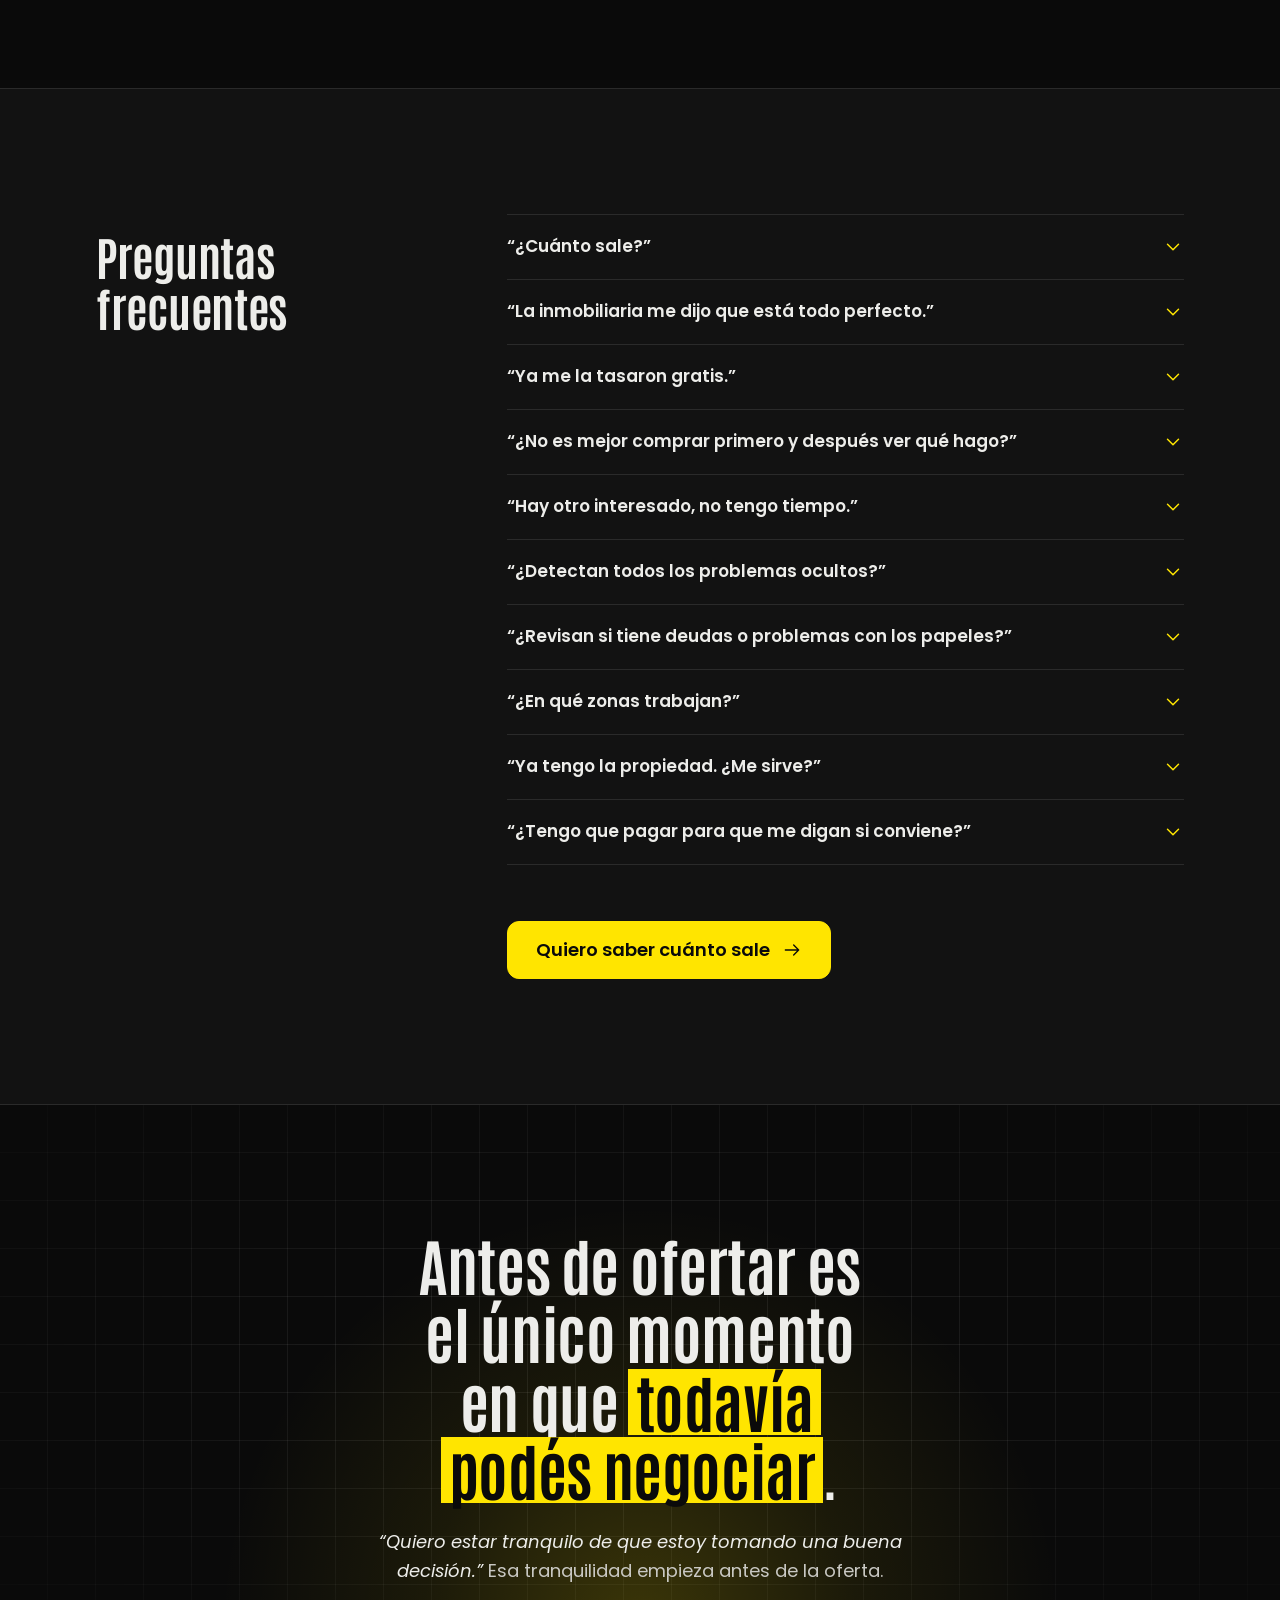
==== commit 960469de: "Resultado: vuelve el salto automático a WhatsApp con cuenta de 5 s Había leads que entraban a GHL y " ====
--- a/site/index.html
+++ b/site/index.html
@@ -93,7 +93,7 @@
 <link rel="preconnect" href="https://fonts.gstatic.com" crossorigin>
 <link rel="stylesheet" href="https://fonts.googleapis.com/css2?family=Antonio:wght@600;700&family=Poppins:ital,wght@0,400;0,500;0,600;1,400&display=swap" media="print" onload="this.media='all'">
 <noscript><link rel="stylesheet" href="https://fonts.googleapis.com/css2?family=Antonio:wght@600;700&family=Poppins:ital,wght@0,400;0,500;0,600;1,400&display=swap"></noscript>
-<link rel="stylesheet" href="assets/css/site.css?v=20261031b">
+<link rel="stylesheet" href="assets/css/site.css?v=20261111">
 
 <script type="application/ld+json">
 {"@context":"https://schema.org","@type":"ProfessionalService","@id":"https://blackarquitectura.com/#business","name":"Black Arquitectura","description":"Estudio de arquitectura, obra y desarrollo inmobiliario en Buenos Aires. Diagnóstico Black: un arquitecto y una asesora inmobiliaria analizan la propiedad antes de que ofertes: precio, reforma y negociación.","url":"https://blackarquitectura.com/","telephone":"+54 9 11 6480-3777","image":"https://blackarquitectura.com/assets/brand/og.png","logo":"https://blackarquitectura.com/assets/brand/logo-white.png","sameAs":["https://www.instagram.com/black_arq/","https://maps.google.com/?cid=7365464068826002467"],"areaServed":[{"@type":"AdministrativeArea","name":"CABA"},{"@type":"AdministrativeArea","name":"Zona Norte"},{"@type":"AdministrativeArea","name":"Zona Oeste"}],"aggregateRating":{"@type":"AggregateRating","ratingValue":"5.0","reviewCount":"41"}}
@@ -743,10 +743,10 @@
 </div>
 
 <script src="assets/js/config.js?v=20261027" defer></script>
-<script src="assets/js/form-config.js?v=20261031b" defer></script>
+<script src="assets/js/form-config.js?v=20261111" defer></script>
 <script src="assets/js/content.js?v=20261013" defer></script>
 <script src="assets/js/site.js?v=20261031c" defer></script>
-<script src="assets/js/form.js?v=20261031b" defer></script>
+<script src="assets/js/form.js?v=20261111" defer></script>
 <script src="assets/js/motion.js?v=20261008" defer></script>
 </body>
 </html>
--- a/site/assets/css/site.css
+++ b/site/assets/css/site.css
@@ -2797,6 +2797,39 @@
 .f-final .btn span {
   text-wrap: balance;
 }
+/* Salto automático a WhatsApp: una línea chica debajo del botón con los
+   segundos que faltan y una barra finita que se llena (form.js la mueve). */
+.f-final .f-auto-wa {
+  margin-top: 0.875rem;
+  font-size: 0.9375rem;
+  color: var(--texto-3);
+  text-align: center;
+}
+.f-auto-wa strong {
+  color: var(--blanco);
+  font-variant-numeric: tabular-nums;
+}
+.f-auto-wa-barra {
+  display: block;
+  height: 2px;
+  margin-top: 0.625rem;
+  overflow: hidden;
+  border-radius: 2px;
+  background: var(--linea);
+}
+.f-auto-wa-barra i {
+  display: block;
+  height: 100%;
+  background: var(--acento);
+  transform: scaleX(0);
+  transform-origin: left;
+  transition: transform 0.2s linear;
+}
+@media (prefers-reduced-motion: reduce) {
+  .f-auto-wa-barra i {
+    transition: none;
+  }
+}
 @media (max-width: 439px) {
   .f-final .btn {
     gap: 0.625rem;
